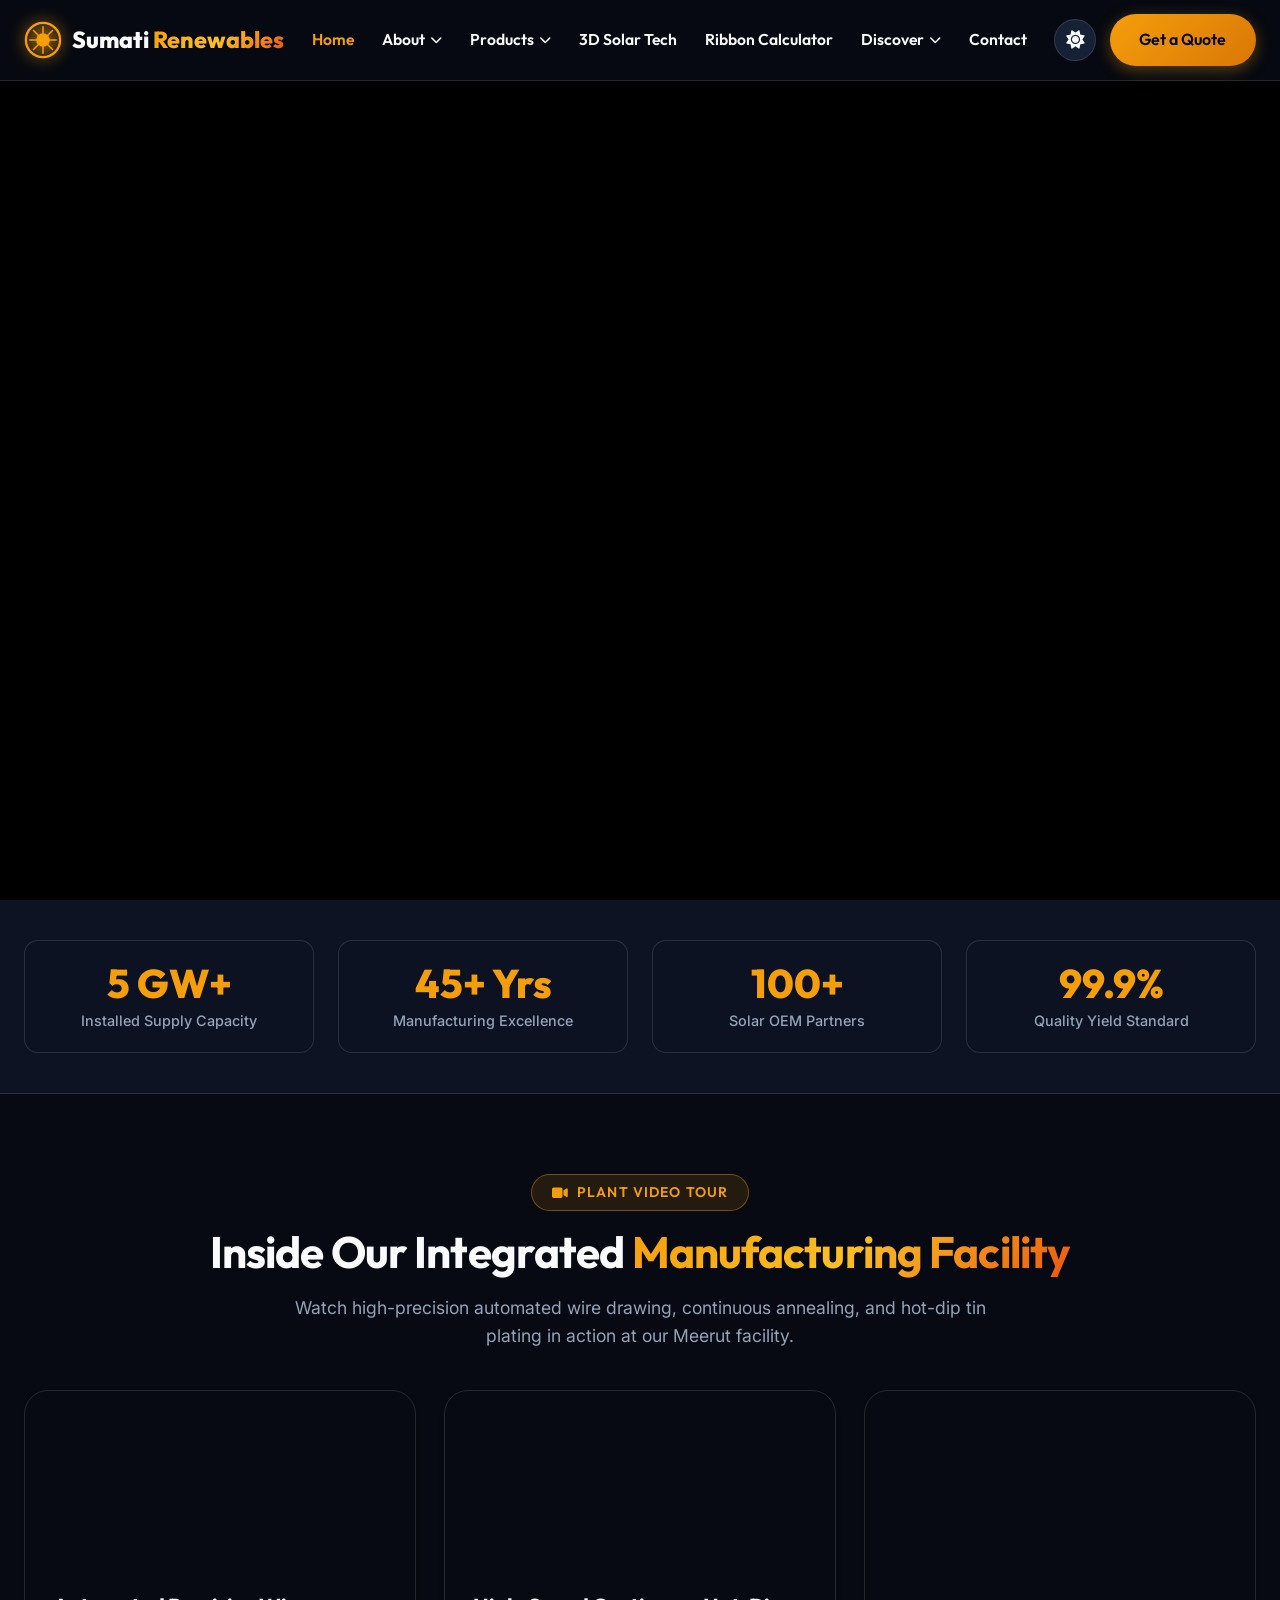
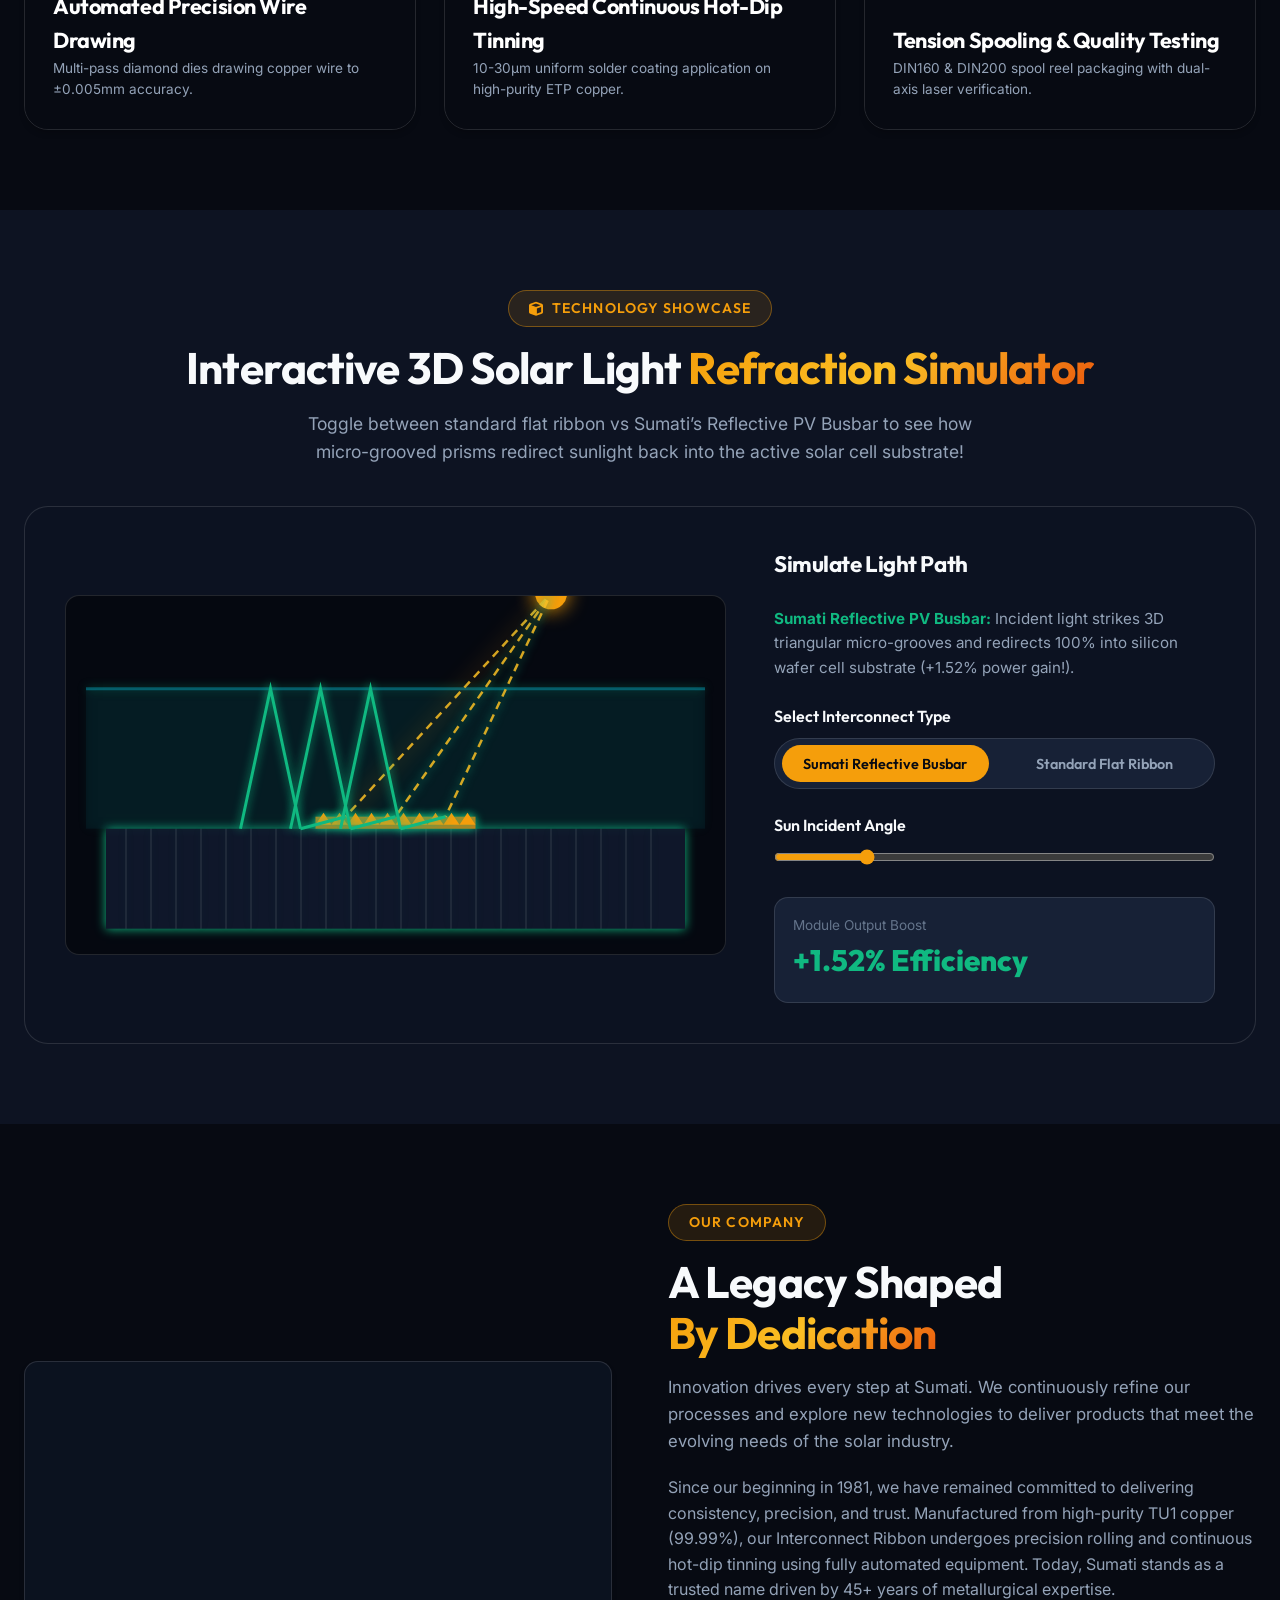
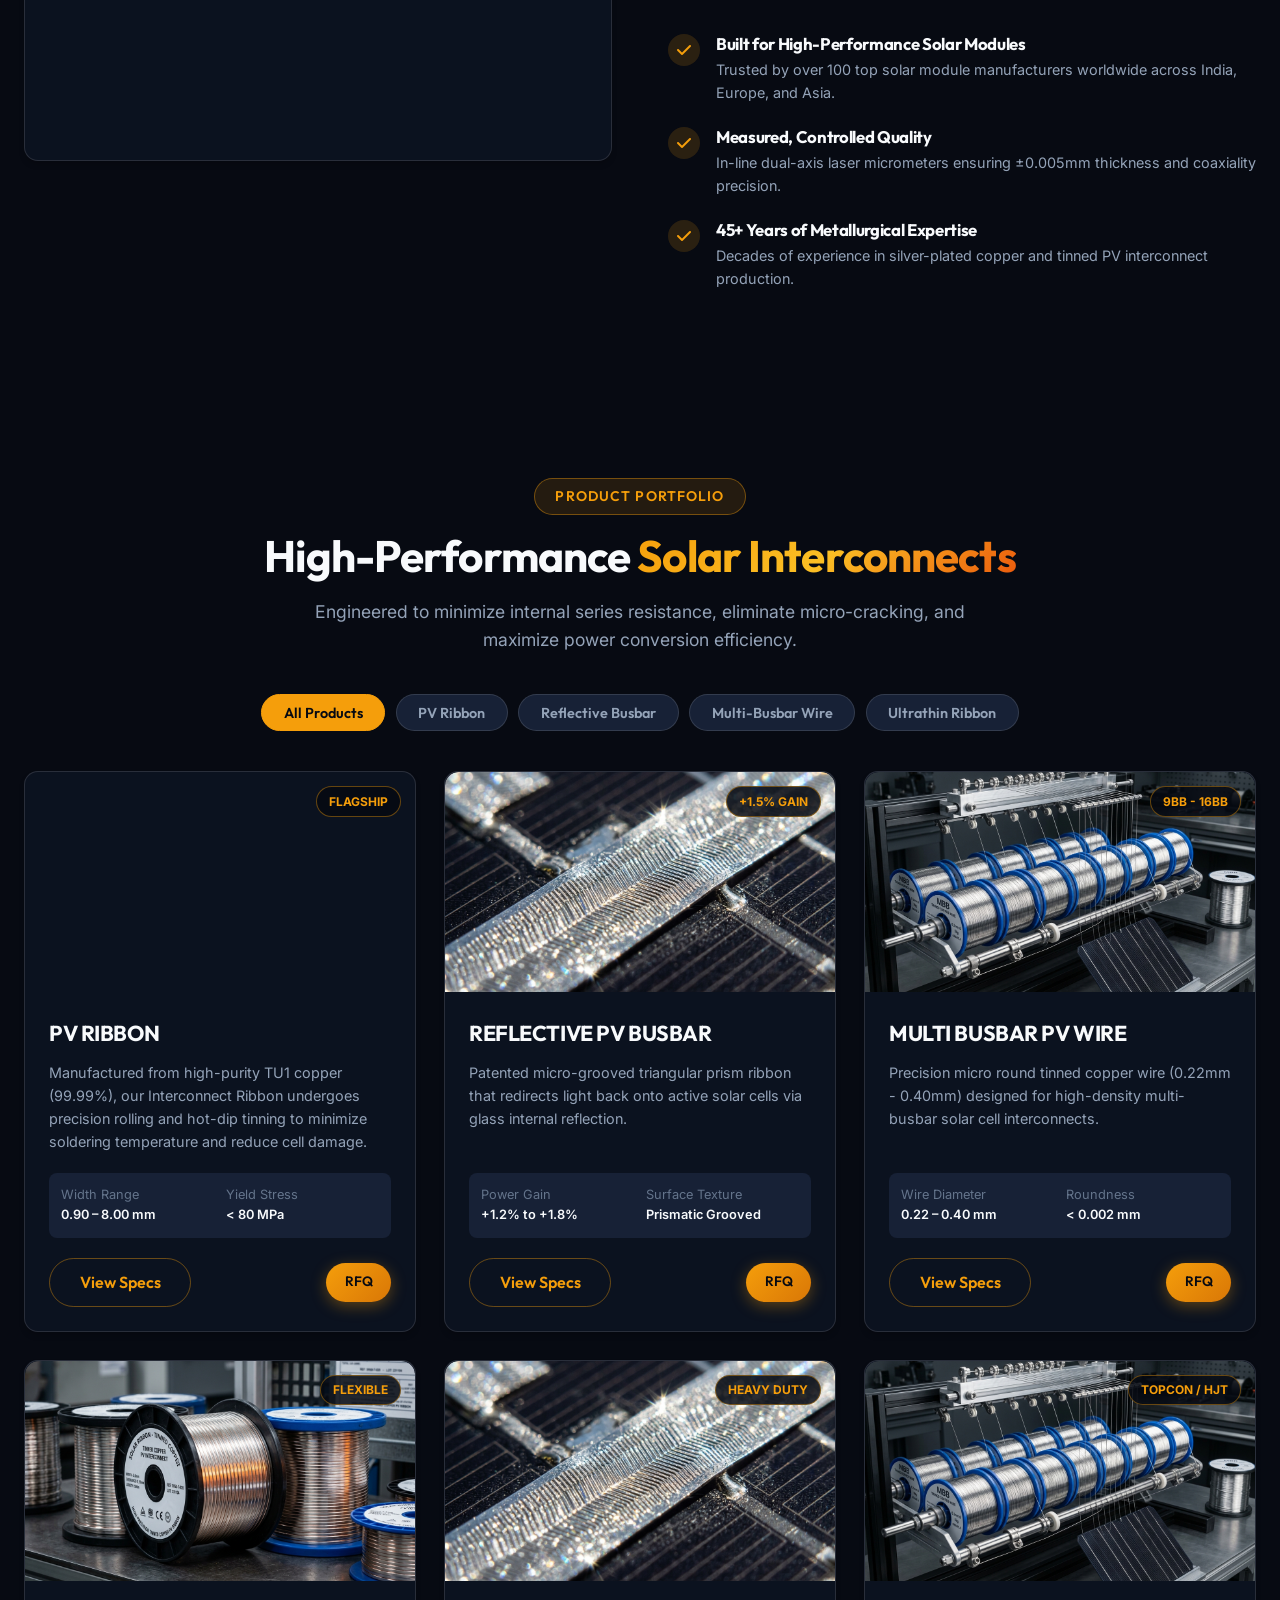
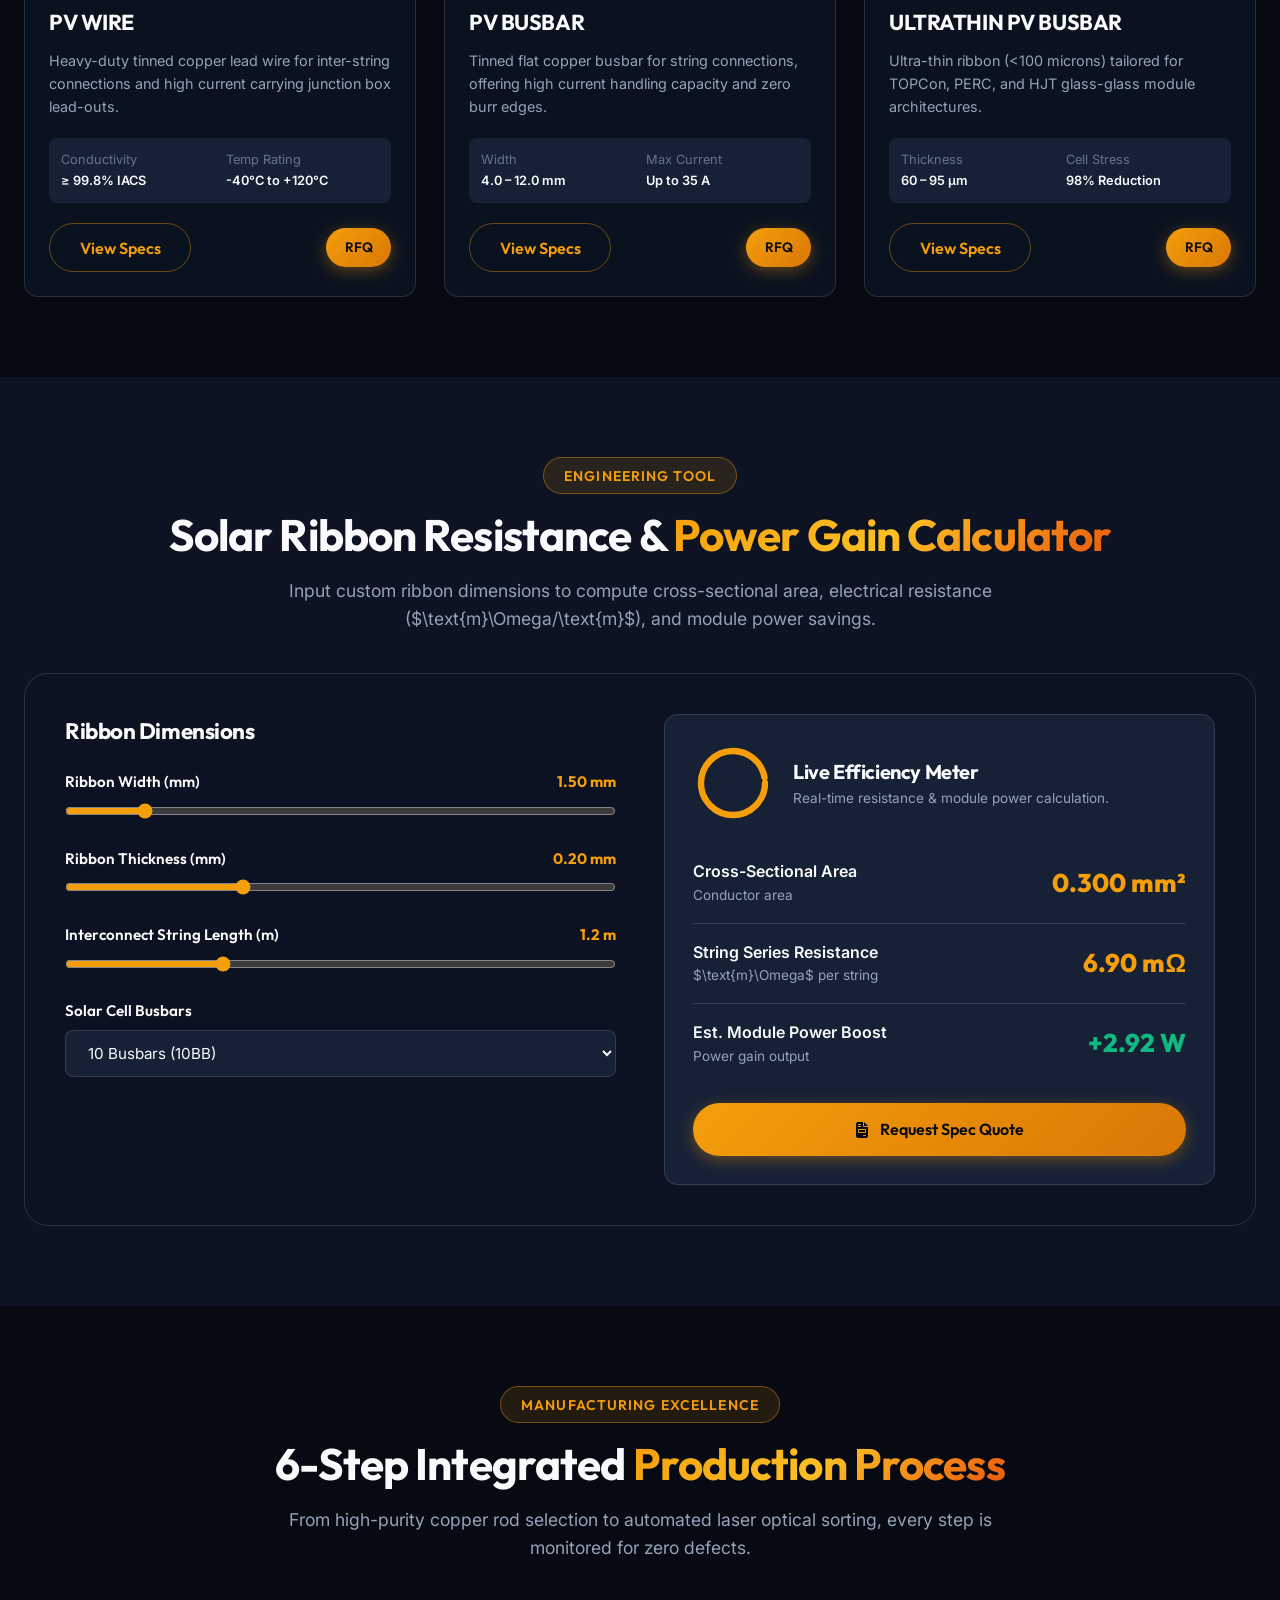
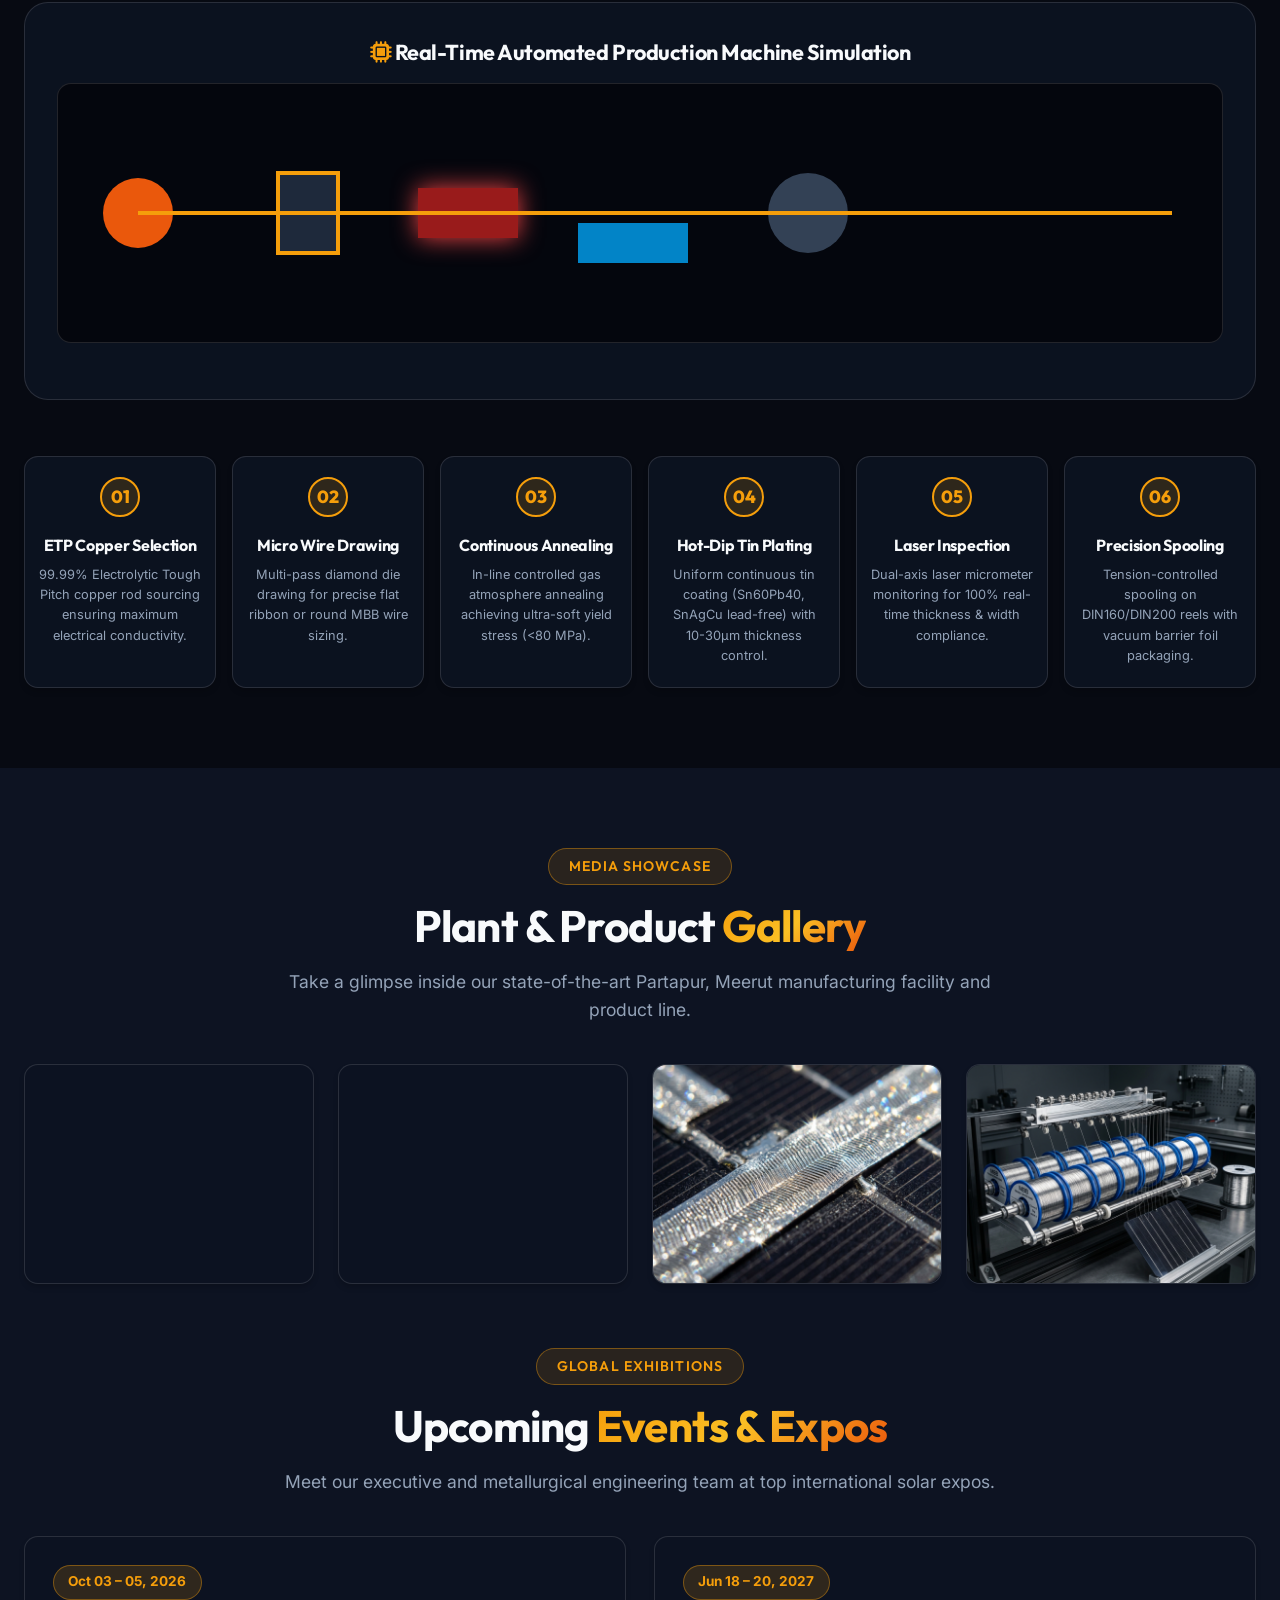
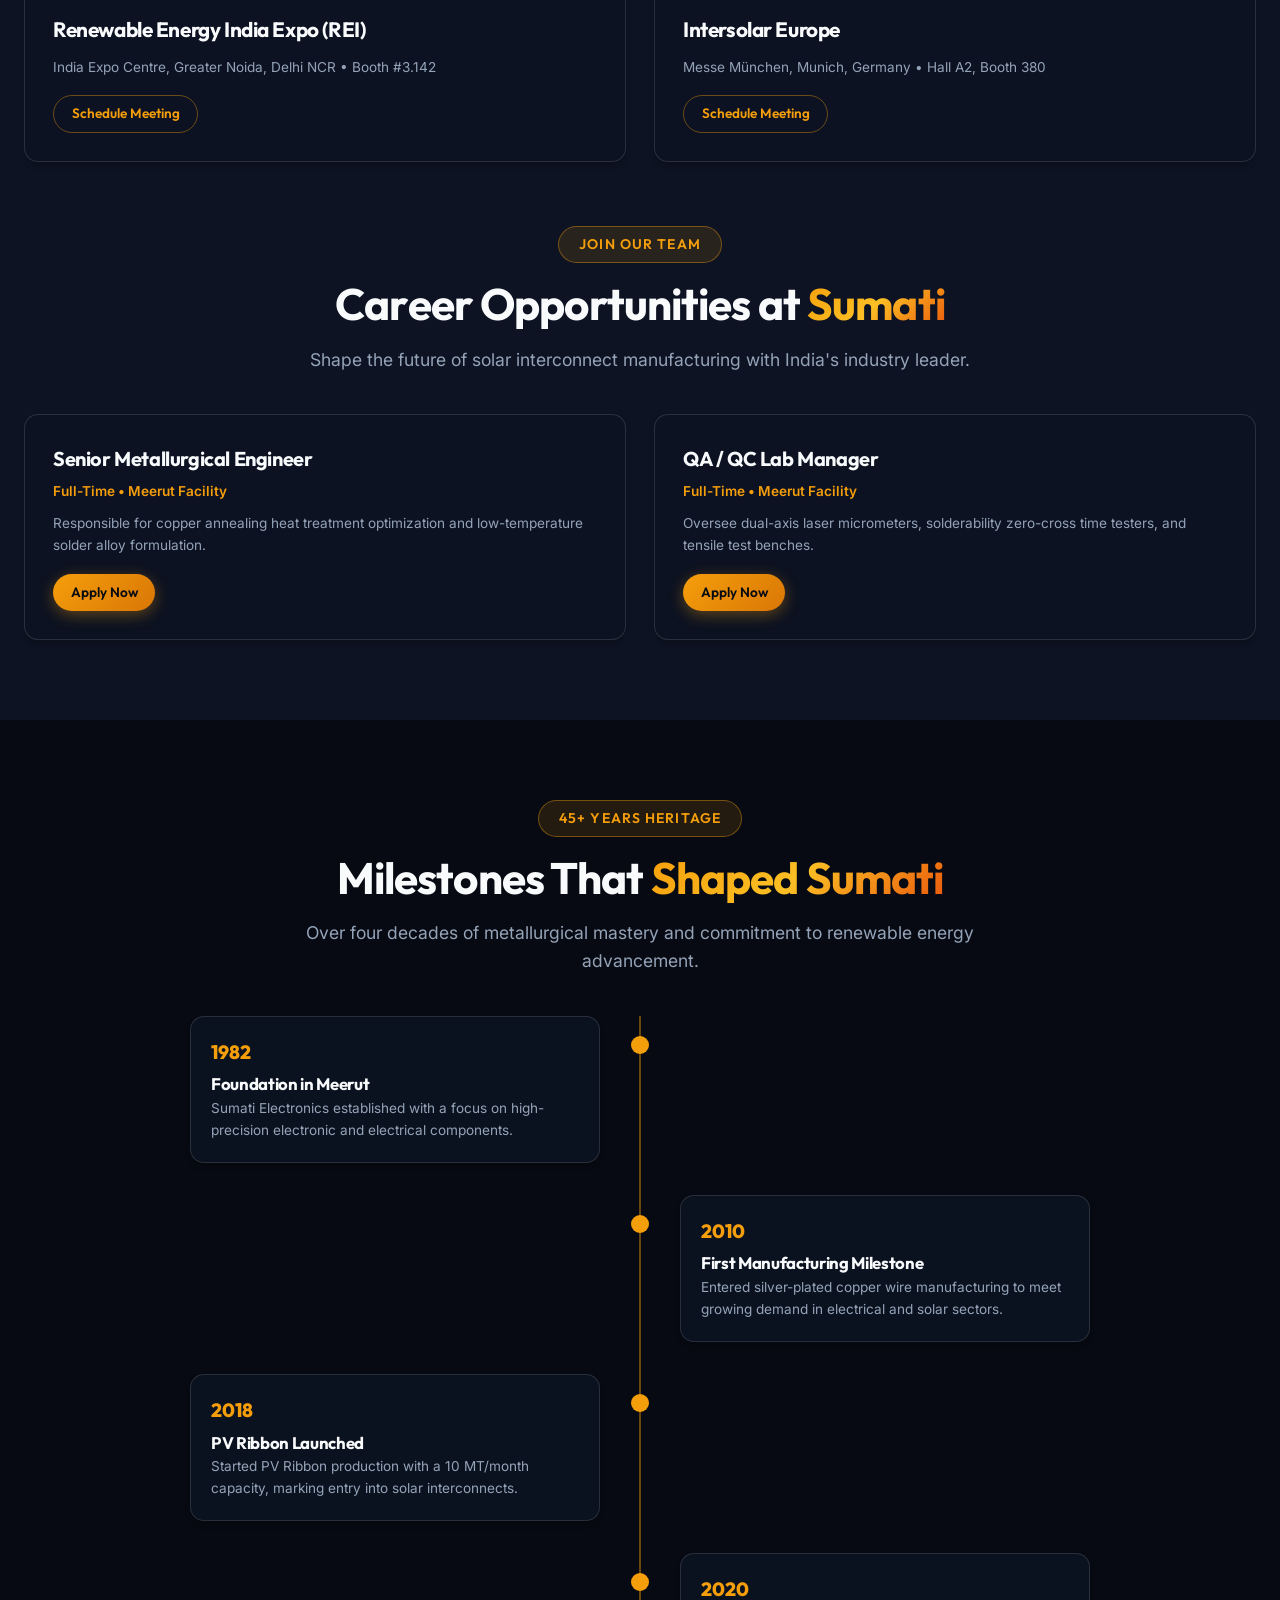
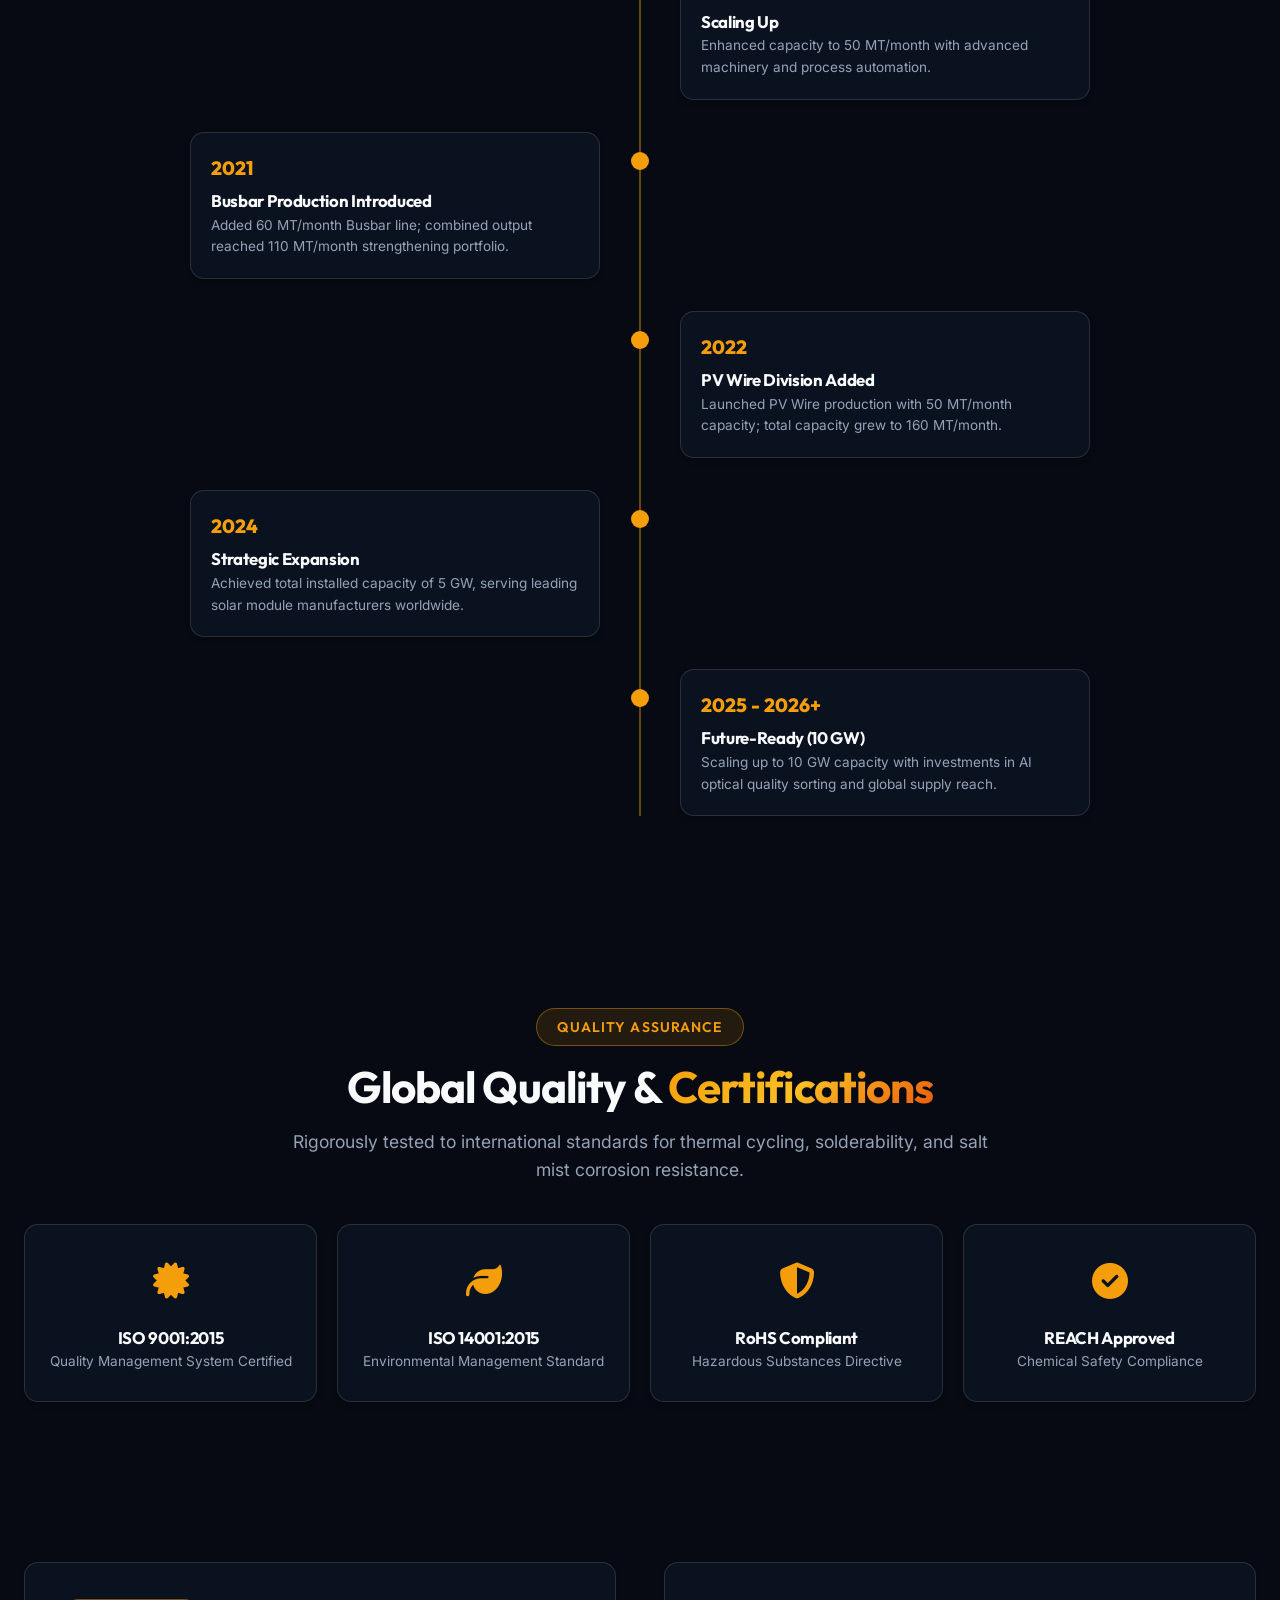
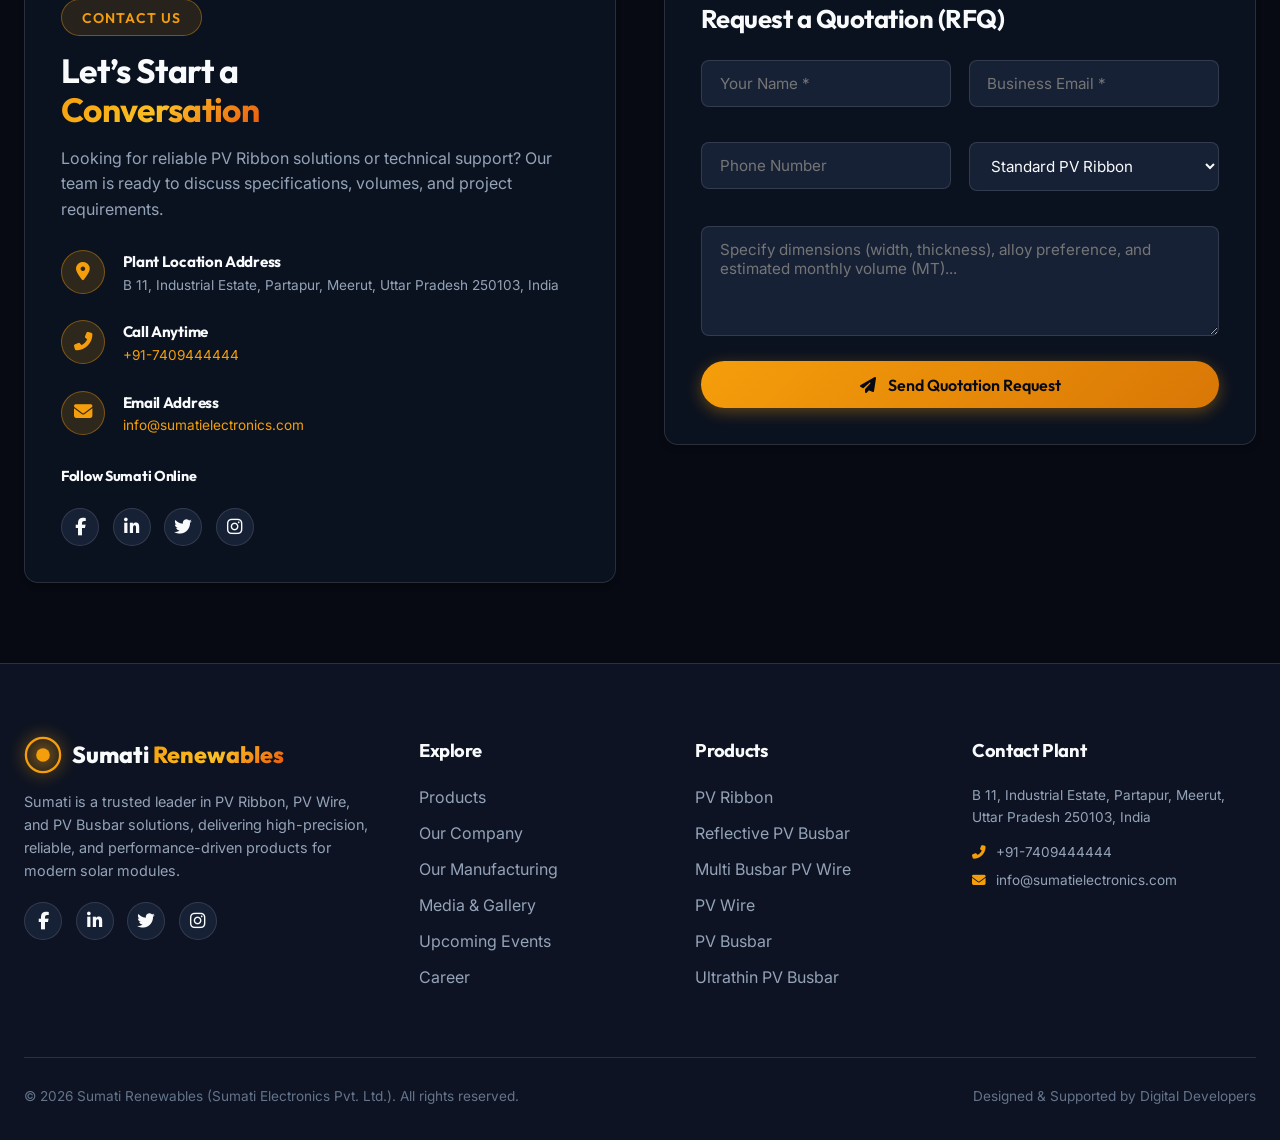
==== index.html @ 706f99d7 "add video in bg and other animations" ====
<!DOCTYPE html>
<html lang="en" data-theme="dark">
<head>
  <meta charset="UTF-8">
  <meta name="viewport" content="width=device-width, initial-scale=1.0">
  <title>Solar Interconnect Manufacturer in India | Sumati Renewables</title>
  
  <!-- SEO Meta Tags -->
  <meta name="description" content="Sumati Renewables (Sumati Electronics) is India's leading manufacturer of high-efficiency PV Ribbon, Reflective PV Busbar, Multi-Busbar Wire, and PV Busbars trusted by 100+ global solar module manufacturers.">
  <meta name="keywords" content="PV Ribbon, Reflective PV Busbar, Multi Busbar Wire, Solar Cell Interconnect, Sumati Electronics, Sumati Renewables, Solar Module Manufacturer, Meerut">
  
  <!-- OpenGraph -->
  <meta property="og:title" content="Sumati Renewables - Powering Solar Modules with Precision Interconnects">
  <meta property="og:description" content="Trusted manufacturer of PV Ribbon, Busbar & MBB Wire for high-efficiency solar modules. Facility in Meerut, UP, India.">
  <meta property="og:type" content="website">
  <meta property="og:url" content="https://pvribbon.in">
  
  <!-- Google Fonts -->
  <link rel="preconnect" href="https://fonts.googleapis.com">
  <link rel="preconnect" href="https://fonts.gstatic.com" crossorigin>
  <link href="https://fonts.googleapis.com/css2?family=Inter:wght@300;400;500;600;700&family=Outfit:wght@400;500;600;700;800;900&display=swap" rel="stylesheet">
  
  <!-- FontAwesome Icons -->
  <link rel="stylesheet" href="https://cdnjs.cloudflare.com/ajax/libs/font-awesome/6.4.0/css/all.min.css">
  
  <!-- Custom Styles -->
  <link rel="stylesheet" href="css/styles.css">
</head>
<body>

  <!-- Header Navigation - High Contrast & Crystal Clear -->
  <header class="header">
    <div class="container nav-wrapper">
      <a href="#home" class="brand-logo">
        <svg viewBox="0 0 100 100" fill="none" xmlns="http://www.w3.org/2000/svg">
          <circle cx="50" cy="50" r="45" stroke="#F59E0B" stroke-width="6"/>
          <path d="M50 15 L50 85 M15 50 L85 50 M25 25 L75 75 M25 75 L75 25" stroke="#F59E0B" stroke-width="4" stroke-linecap="round"/>
          <circle cx="50" cy="50" r="18" fill="#F59E0B"/>
        </svg>
        <span>Sumati <span class="text-gradient">Renewables</span></span>
      </a>

      <nav class="nav-menu" id="nav-menu">
        <div class="nav-item">
          <a href="#home" class="nav-link active">Home</a>
        </div>

        <div class="nav-item">
          <a href="#about" class="nav-link">About <i class="fas fa-chevron-down" style="font-size: 0.75rem;"></i></a>
          <div class="dropdown-menu">
            <a href="#about" class="dropdown-item">Our Company</a>
            <a href="#manufacturing" class="dropdown-item">Our Manufacturing</a>
          </div>
        </div>

        <div class="nav-item">
          <a href="#products" class="nav-link">Products <i class="fas fa-chevron-down" style="font-size: 0.75rem;"></i></a>
          <div class="dropdown-menu">
            <a href="#products" class="dropdown-item">PV Ribbon</a>
            <a href="#products" class="dropdown-item">Reflective PV Busbar</a>
            <a href="#products" class="dropdown-item">Multi-Busbar (MBB) Wire</a>
            <a href="#products" class="dropdown-item">PV Wire</a>
            <a href="#products" class="dropdown-item">PV Busbar</a>
            <a href="#products" class="dropdown-item">Ultrathin PV Busbar</a>
          </div>
        </div>

        <div class="nav-item">
          <a href="#3d-demo" class="nav-link">3D Solar Tech</a>
        </div>

        <div class="nav-item">
          <a href="#calculator" class="nav-link">Ribbon Calculator</a>
        </div>

        <div class="nav-item">
          <a href="#discover" class="nav-link">Discover <i class="fas fa-chevron-down" style="font-size: 0.75rem;"></i></a>
          <div class="dropdown-menu">
            <a href="#gallery" class="dropdown-item">Media & Gallery</a>
            <a href="#events" class="dropdown-item">Upcoming Events</a>
            <a href="#milestones" class="dropdown-item">Milestones</a>
            <a href="#career" class="dropdown-item">Career</a>
          </div>
        </div>

        <div class="nav-item">
          <a href="#contact" class="nav-link">Contact</a>
        </div>
      </nav>

      <div class="header-actions">
        <button class="theme-toggle-btn" id="theme-toggle-btn" aria-label="Toggle Theme">
          <i class="fas fa-sun"></i>
        </button>
        <a href="#contact" class="btn btn-primary">Get a Quote</a>
        <button class="mobile-nav-toggle" id="mobile-nav-toggle" aria-label="Toggle Navigation">
          <i class="fas fa-bars"></i>
        </button>
      </div>
    </div>
  </header>

  <!-- Pristine Full-Bleed Video Banner (100% Video Visibility - No Text Over Video) -->
  <section class="hero-video-section" id="home">
    <video autoplay loop muted playsinline class="hero-video-bg">
      <source src="assets/videos/hero_banner.mp4" type="video/mp4">
    </video>
  </section>

  <!-- Clean Key Metrics Bar below Video Banner -->
  <section class="stats-bar-section">
    <div class="container">
      <div class="metrics-grid">
        <div class="stat-card-clean">
          <div class="stat-number" data-target="5" data-suffix=" GW+">0</div>
          <div class="stat-label">Installed Supply Capacity</div>
        </div>
        <div class="stat-card-clean">
          <div class="stat-number" data-target="45" data-suffix="+ Yrs">0</div>
          <div class="stat-label">Manufacturing Excellence</div>
        </div>
        <div class="stat-card-clean">
          <div class="stat-number" data-target="100" data-suffix="+">0</div>
          <div class="stat-label">Solar OEM Partners</div>
        </div>
        <div class="stat-card-clean">
          <div class="stat-number" data-target="99.9" data-suffix="%">0</div>
          <div class="stat-label">Quality Yield Standard</div>
        </div>
      </div>
    </div>
  </section>

  <!-- Detailed Manufacturing & Production Video Showcase Section -->
  <section class="video-showcase-section section-padding">
    <div class="container">
      <div class="text-center">
        <span class="section-tag"><i class="fas fa-video"></i> Plant Video Tour</span>
        <h2 class="section-title">Inside Our Integrated <span class="text-gradient">Manufacturing Facility</span></h2>
        <p class="section-subtitle">Watch high-precision automated wire drawing, continuous annealing, and hot-dip tin plating in action at our Meerut facility.</p>
      </div>

      <div class="events-grid">
        <!-- Video Card 1 -->
        <div class="video-card-box">
          <video autoplay loop muted playsinline>
            <source src="assets/videos/manufacturing_tour.mp4" type="video/mp4">
          </video>
          <div class="video-card-overlay">
            <h3 style="font-size: 1.35rem; color: #fff;">Automated Precision Wire Drawing</h3>
            <p style="color: var(--text-muted); font-size: 0.85rem;">Multi-pass diamond dies drawing copper wire to ±0.005mm accuracy.</p>
          </div>
        </div>

        <!-- Video Card 2 -->
        <div class="video-card-box">
          <video autoplay loop muted playsinline>
            <source src="assets/videos/pv_ribbon.mp4" type="video/mp4">
          </video>
          <div class="video-card-overlay">
            <h3 style="font-size: 1.35rem; color: #fff;">High-Speed Continuous Hot-Dip Tinning</h3>
            <p style="color: var(--text-muted); font-size: 0.85rem;">10-30µm uniform solder coating application on high-purity ETP copper.</p>
          </div>
        </div>

        <!-- Video Card 3 -->
        <div class="video-card-box">
          <video autoplay loop muted playsinline>
            <source src="assets/videos/banner_showcase.mp4" type="video/mp4">
          </video>
          <div class="video-card-overlay">
            <h3 style="font-size: 1.35rem; color: #fff;">Tension Spooling & Quality Testing</h3>
            <p style="color: var(--text-muted); font-size: 0.85rem;">DIN160 & DIN200 spool reel packaging with dual-axis laser verification.</p>
          </div>
        </div>
      </div>
    </div>
  </section>

  <!-- WOW Feature: Interactive 3D Solar Light Refraction Simulator -->
  <section class="refraction-section section-padding" id="3d-demo">
    <div class="container">
      <div class="text-center">
        <span class="section-tag"><i class="fas fa-cube"></i> Technology Showcase</span>
        <h2 class="section-title">Interactive 3D Solar Light <span class="text-gradient">Refraction Simulator</span></h2>
        <p class="section-subtitle">Toggle between standard flat ribbon vs Sumati’s Reflective PV Busbar to see how micro-grooved prisms redirect sunlight back into the active solar cell substrate!</p>
      </div>

      <div class="refraction-wrapper">
        <div class="refraction-canvas-container">
          <canvas id="refraction-canvas"></canvas>
        </div>

        <div class="refraction-controls">
          <h3 style="font-size: 1.4rem;">Simulate Light Path</h3>
          <p id="refraction-status-text" style="font-size: 0.95rem; color: var(--text-muted);">
            <strong style="color: var(--accent-green);">Sumati Reflective PV Busbar:</strong> Incident light strikes 3D triangular micro-grooves and redirects 100% into silicon wafer cell substrate (+1.52% power gain!).
          </p>

          <div>
            <label style="font-family: 'Outfit', sans-serif; font-weight: 600; margin-bottom: 0.5rem; display: block;">Select Interconnect Type</label>
            <div class="control-switch-group">
              <button class="switch-btn active" id="switch-reflective">Sumati Reflective Busbar</button>
              <button class="switch-btn" id="switch-flat">Standard Flat Ribbon</button>
            </div>
          </div>

          <div>
            <label style="font-family: 'Outfit', sans-serif; font-weight: 600; margin-bottom: 0.5rem; display: block;">Sun Incident Angle</label>
            <input type="range" id="sun-angle-slider" min="15" max="165" value="45" class="calc-range">
          </div>

          <div style="padding: 1.1rem; background: var(--bg-tertiary); border-radius: var(--radius-md); border: 1px solid var(--border-light);">
            <div style="font-size: 0.85rem; color: var(--text-subtle);">Module Output Boost</div>
            <div style="font-family: 'Outfit', sans-serif; font-size: 1.85rem; font-weight: 800; color: var(--accent-green);">+1.52% Efficiency</div>
          </div>
        </div>
      </div>
    </div>
  </section>

  <!-- About Section -->
  <section class="about section-padding" id="about">
    <div class="container">
      <div class="about-grid">
        <div class="about-img-box glass-card" style="height: 400px; overflow: hidden;">
          <video autoplay loop muted playsinline style="width:100%; height:100%; object-fit:cover;">
            <source src="assets/videos/manufacturing_tour.mp4" type="video/mp4">
          </video>
        </div>

        <div>
          <span class="section-tag">Our Company</span>
          <h2 class="section-title">A Legacy Shaped <br><span class="text-gradient">By Dedication</span></h2>
          <p style="color: var(--text-muted); margin-bottom: 1.25rem; font-size: 1.05rem;">
            Innovation drives every step at Sumati. We continuously refine our processes and explore new technologies to deliver products that meet the evolving needs of the solar industry.
          </p>
          <p style="color: var(--text-muted); margin-bottom: 1.75rem;">
            Since our beginning in 1981, we have remained committed to delivering consistency, precision, and trust. Manufactured from high-purity TU1 copper (99.99%), our Interconnect Ribbon undergoes precision rolling and continuous hot-dip tinning using fully automated equipment. Today, Sumati stands as a trusted name driven by 45+ years of metallurgical expertise.
          </p>

          <div class="about-features-list">
            <div class="about-feature-item">
              <div class="about-feature-icon"><i class="fas fa-check"></i></div>
              <div>
                <h4 style="font-size: 1.05rem; font-weight: 700;">Built for High-Performance Solar Modules</h4>
                <p style="font-size: 0.9rem; color: var(--text-muted);">Trusted by over 100 top solar module manufacturers worldwide across India, Europe, and Asia.</p>
              </div>
            </div>
            <div class="about-feature-item">
              <div class="about-feature-icon"><i class="fas fa-check"></i></div>
              <div>
                <h4 style="font-size: 1.05rem; font-weight: 700;">Measured, Controlled Quality</h4>
                <p style="font-size: 0.9rem; color: var(--text-muted);">In-line dual-axis laser micrometers ensuring ±0.005mm thickness and coaxiality precision.</p>
              </div>
            </div>
            <div class="about-feature-item">
              <div class="about-feature-icon"><i class="fas fa-check"></i></div>
              <div>
                <h4 style="font-size: 1.05rem; font-weight: 700;">45+ Years of Metallurgical Expertise</h4>
                <p style="font-size: 0.9rem; color: var(--text-muted);">Decades of experience in silver-plated copper and tinned PV interconnect production.</p>
              </div>
            </div>
          </div>
        </div>
      </div>
    </div>
  </section>

  <!-- Products Showcase -->
  <section class="products section-padding" id="products">
    <div class="container">
      <div class="text-center">
        <span class="section-tag">Product Portfolio</span>
        <h2 class="section-title">High-Performance <span class="text-gradient">Solar Interconnects</span></h2>
        <p class="section-subtitle">Engineered to minimize internal series resistance, eliminate micro-cracking, and maximize power conversion efficiency.</p>
      </div>

      <!-- Filter Buttons -->
      <div class="products-filter-bar">
        <button class="filter-btn active" data-filter="all">All Products</button>
        <button class="filter-btn" data-filter="pv-ribbon">PV Ribbon</button>
        <button class="filter-btn" data-filter="reflective">Reflective Busbar</button>
        <button class="filter-btn" data-filter="mbb">Multi-Busbar Wire</button>
        <button class="filter-btn" data-filter="ultrathin">Ultrathin Ribbon</button>
      </div>

      <!-- Products Grid -->
      <div class="products-grid">
        
        <!-- Product Card 1 -->
        <div class="product-card glass-card" data-category="pv-ribbon">
          <div class="product-thumb">
            <video autoplay loop muted playsinline style="width:100%; height:100%; object-fit:cover;">
              <source src="assets/videos/pv_ribbon.mp4" type="video/mp4">
            </video>
            <span class="product-tag-badge">Flagship</span>
          </div>
          <div class="product-body">
            <h3 class="product-title">PV RIBBON</h3>
            <p class="product-desc">Manufactured from high-purity TU1 copper (99.99%), our Interconnect Ribbon undergoes precision rolling and hot-dip tinning to minimize soldering temperature and reduce cell damage.</p>
            <div class="product-specs-preview">
              <div class="spec-mini-item">
                <span class="spec-mini-label">Width Range</span>
                <span class="spec-mini-val">0.90 – 8.00 mm</span>
              </div>
              <div class="spec-mini-item">
                <span class="spec-mini-label">Yield Stress</span>
                <span class="spec-mini-val">&lt; 80 MPa</span>
              </div>
            </div>
            <div class="product-card-footer">
              <button class="btn btn-outline btn-view-spec" data-product="pv-ribbon">View Specs</button>
              <a href="#contact" class="btn btn-primary" style="padding: 0.55rem 1.15rem; font-size: 0.85rem;">RFQ</a>
            </div>
          </div>
        </div>

        <!-- Product Card 2 -->
        <div class="product-card glass-card" data-category="reflective">
          <div class="product-thumb">
            <img src="assets/images/reflective_busbar_product.jpg" alt="Reflective Light-Redirecting PV Busbar">
            <span class="product-tag-badge">+1.5% Gain</span>
          </div>
          <div class="product-body">
            <h3 class="product-title">REFLECTIVE PV BUSBAR</h3>
            <p class="product-desc">Patented micro-grooved triangular prism ribbon that redirects light back onto active solar cells via glass internal reflection.</p>
            <div class="product-specs-preview">
              <div class="spec-mini-item">
                <span class="spec-mini-label">Power Gain</span>
                <span class="spec-mini-val">+1.2% to +1.8%</span>
              </div>
              <div class="spec-mini-item">
                <span class="spec-mini-label">Surface Texture</span>
                <span class="spec-mini-val">Prismatic Grooved</span>
              </div>
            </div>
            <div class="product-card-footer">
              <button class="btn btn-outline btn-view-spec" data-product="reflective-busbar">View Specs</button>
              <a href="#contact" class="btn btn-primary" style="padding: 0.55rem 1.15rem; font-size: 0.85rem;">RFQ</a>
            </div>
          </div>
        </div>

        <!-- Product Card 3 -->
        <div class="product-card glass-card" data-category="mbb">
          <div class="product-thumb">
            <img src="assets/images/multi_busbar_wire.jpg" alt="Multi-Busbar MBB PV Wire">
            <span class="product-tag-badge">9BB - 16BB</span>
          </div>
          <div class="product-body">
            <h3 class="product-title">MULTI BUSBAR PV WIRE</h3>
            <p class="product-desc">Precision micro round tinned copper wire (0.22mm - 0.40mm) designed for high-density multi-busbar solar cell interconnects.</p>
            <div class="product-specs-preview">
              <div class="spec-mini-item">
                <span class="spec-mini-label">Wire Diameter</span>
                <span class="spec-mini-val">0.22 – 0.40 mm</span>
              </div>
              <div class="spec-mini-item">
                <span class="spec-mini-label">Roundness</span>
                <span class="spec-mini-val">&lt; 0.002 mm</span>
              </div>
            </div>
            <div class="product-card-footer">
              <button class="btn btn-outline btn-view-spec" data-product="multi-busbar">View Specs</button>
              <a href="#contact" class="btn btn-primary" style="padding: 0.55rem 1.15rem; font-size: 0.85rem;">RFQ</a>
            </div>
          </div>
        </div>

        <!-- Product Card 4 -->
        <div class="product-card glass-card" data-category="pv-ribbon">
          <div class="product-thumb">
            <img src="assets/images/pv_ribbon_product.jpg" alt="Tinned Copper PV Wire">
            <span class="product-tag-badge">Flexible</span>
          </div>
          <div class="product-body">
            <h3 class="product-title">PV WIRE</h3>
            <p class="product-desc">Heavy-duty tinned copper lead wire for inter-string connections and high current carrying junction box lead-outs.</p>
            <div class="product-specs-preview">
              <div class="spec-mini-item">
                <span class="spec-mini-label">Conductivity</span>
                <span class="spec-mini-val">≥ 99.8% IACS</span>
              </div>
              <div class="spec-mini-item">
                <span class="spec-mini-label">Temp Rating</span>
                <span class="spec-mini-val">-40°C to +120°C</span>
              </div>
            </div>
            <div class="product-card-footer">
              <button class="btn btn-outline btn-view-spec" data-product="pv-wire">View Specs</button>
              <a href="#contact" class="btn btn-primary" style="padding: 0.55rem 1.15rem; font-size: 0.85rem;">RFQ</a>
            </div>
          </div>
        </div>

        <!-- Product Card 5 -->
        <div class="product-card glass-card" data-category="reflective">
          <div class="product-thumb">
            <img src="assets/images/reflective_busbar_product.jpg" alt="Precision PV Busbar">
            <span class="product-tag-badge">Heavy Duty</span>
          </div>
          <div class="product-body">
            <h3 class="product-title">PV BUSBAR</h3>
            <p class="product-desc">Tinned flat copper busbar for string connections, offering high current handling capacity and zero burr edges.</p>
            <div class="product-specs-preview">
              <div class="spec-mini-item">
                <span class="spec-mini-label">Width</span>
                <span class="spec-mini-val">4.0 – 12.0 mm</span>
              </div>
              <div class="spec-mini-item">
                <span class="spec-mini-label">Max Current</span>
                <span class="spec-mini-val">Up to 35 A</span>
              </div>
            </div>
            <div class="product-card-footer">
              <button class="btn btn-outline btn-view-spec" data-product="pv-busbar">View Specs</button>
              <a href="#contact" class="btn btn-primary" style="padding: 0.55rem 1.15rem; font-size: 0.85rem;">RFQ</a>
            </div>
          </div>
        </div>

        <!-- Product Card 6 -->
        <div class="product-card glass-card" data-category="ultrathin">
          <div class="product-thumb">
            <img src="assets/images/multi_busbar_wire.jpg" alt="Ultrathin PV Busbar">
            <span class="product-tag-badge">TOPCon / HJT</span>
          </div>
          <div class="product-body">
            <h3 class="product-title">ULTRATHIN PV BUSBAR</h3>
            <p class="product-desc">Ultra-thin ribbon (&lt;100 microns) tailored for TOPCon, PERC, and HJT glass-glass module architectures.</p>
            <div class="product-specs-preview">
              <div class="spec-mini-item">
                <span class="spec-mini-label">Thickness</span>
                <span class="spec-mini-val">60 – 95 µm</span>
              </div>
              <div class="spec-mini-item">
                <span class="spec-mini-label">Cell Stress</span>
                <span class="spec-mini-val">98% Reduction</span>
              </div>
            </div>
            <div class="product-card-footer">
              <button class="btn btn-outline btn-view-spec" data-product="ultrathin-busbar">View Specs</button>
              <a href="#contact" class="btn btn-primary" style="padding: 0.55rem 1.15rem; font-size: 0.85rem;">RFQ</a>
            </div>
          </div>
        </div>

      </div>
    </div>
  </section>

  <!-- Interactive Ribbon Calculator Section -->
  <section class="calculator-section section-padding" id="calculator">
    <div class="container">
      <div class="text-center">
        <span class="section-tag">Engineering Tool</span>
        <h2 class="section-title">Solar Ribbon Resistance & <span class="text-gradient">Power Gain Calculator</span></h2>
        <p class="section-subtitle">Input custom ribbon dimensions to compute cross-sectional area, electrical resistance ($\text{m}\Omega/\text{m}$), and module power savings.</p>
      </div>

      <div class="calc-card-wrapper">
        <!-- Calculator Inputs -->
        <div>
          <h3 style="font-size: 1.4rem; margin-bottom: 1.25rem;">Ribbon Dimensions</h3>

          <div class="calc-form-group">
            <div class="calc-label">
              <span>Ribbon Width (mm)</span>
              <span id="val-width" style="color: var(--accent-gold); font-weight: 700;">1.50 mm</span>
            </div>
            <input type="range" id="calc-width" min="0.80" max="6.00" step="0.05" value="1.50" class="calc-range">
          </div>

          <div class="calc-form-group">
            <div class="calc-label">
              <span>Ribbon Thickness (mm)</span>
              <span id="val-thick" style="color: var(--accent-gold); font-weight: 700;">0.20 mm</span>
            </div>
            <input type="range" id="calc-thickness" min="0.06" max="0.50" step="0.01" value="0.20" class="calc-range">
          </div>

          <div class="calc-form-group">
            <div class="calc-label">
              <span>Interconnect String Length (m)</span>
              <span id="val-length" style="color: var(--accent-gold); font-weight: 700;">1.2 m</span>
            </div>
            <input type="range" id="calc-length" min="0.5" max="3.0" step="0.1" value="1.2" class="calc-range">
          </div>

          <div class="calc-form-group">
            <label class="calc-label">Solar Cell Busbars</label>
            <select id="calc-busbars" class="calc-select">
              <option value="9">9 Busbars (9BB)</option>
              <option value="10" selected>10 Busbars (10BB)</option>
              <option value="12">12 Busbars (12BB)</option>
              <option value="16">16 Busbars (SMBB)</option>
            </select>
          </div>
        </div>

        <!-- Calculator Results -->
        <div class="calc-results-card">
          <div class="meter-wrapper">
            <svg class="svg-meter" viewBox="0 0 100 100">
              <circle class="meter-bg-circle" cx="50" cy="50" r="40"></circle>
              <circle class="meter-val-circle" id="meter-circle" cx="50" cy="50" r="40"></circle>
            </svg>
            <div>
              <h3 style="font-size: 1.25rem;">Live Efficiency Meter</h3>
              <p style="font-size: 0.85rem; color: var(--text-muted);">Real-time resistance & module power calculation.</p>
            </div>
          </div>

          <div>
            <div class="result-row">
              <div>
                <div style="font-weight: 600;">Cross-Sectional Area</div>
                <div style="font-size: 0.85rem; color: var(--text-muted);">Conductor area</div>
              </div>
              <div class="result-val" id="res-area">0.300 mm²</div>
            </div>

            <div class="result-row">
              <div>
                <div style="font-weight: 600;">String Series Resistance</div>
                <div style="font-size: 0.85rem; color: var(--text-muted);">$\text{m}\Omega$ per string</div>
              </div>
              <div class="result-val" id="res-resistance">6.89 mΩ</div>
            </div>

            <div class="result-row">
              <div>
                <div style="font-weight: 600;">Est. Module Power Boost</div>
                <div style="font-size: 0.85rem; color: var(--text-muted);">Power gain output</div>
              </div>
              <div class="result-val" id="res-power-saved" style="color: var(--accent-green);">+1.45 W</div>
            </div>
          </div>

          <div style="margin-top: 1.25rem; text-align: center;">
            <a href="#contact" class="btn btn-primary" style="width: 100%;">
              <i class="fas fa-file-invoice"></i> Request Spec Quote
            </a>
          </div>
        </div>
      </div>
    </div>
  </section>

  <!-- Manufacturing Process -->
  <section class="manufacturing section-padding" id="manufacturing">
    <div class="container">
      <div class="text-center">
        <span class="section-tag">Manufacturing Excellence</span>
        <h2 class="section-title">6-Step Integrated <span class="text-gradient">Production Process</span></h2>
        <p class="section-subtitle">From high-purity copper rod selection to automated laser optical sorting, every step is monitored for zero defects.</p>
      </div>

      <!-- WOW Feature: Manufacturing Machine Simulator -->
      <div class="mfg-simulator-card">
        <h3 style="font-size: 1.35rem; margin-bottom: 0.85rem; text-align: center;">
          <i class="fas fa-microchip" style="color: var(--accent-gold);"></i> Real-Time Automated Production Machine Simulation
        </h3>
        <div class="mfg-canvas-box">
          <canvas id="mfg-sim-canvas"></canvas>
        </div>
      </div>

      <div class="process-timeline">
        <div class="process-card glass-card">
          <div class="process-step-num">01</div>
          <h4 class="process-title">ETP Copper Selection</h4>
          <p class="process-desc">99.99% Electrolytic Tough Pitch copper rod sourcing ensuring maximum electrical conductivity.</p>
        </div>

        <div class="process-card glass-card">
          <div class="process-step-num">02</div>
          <h4 class="process-title">Micro Wire Drawing</h4>
          <p class="process-desc">Multi-pass diamond die drawing for precise flat ribbon or round MBB wire sizing.</p>
        </div>

        <div class="process-card glass-card">
          <div class="process-step-num">03</div>
          <h4 class="process-title">Continuous Annealing</h4>
          <p class="process-desc">In-line controlled gas atmosphere annealing achieving ultra-soft yield stress (&lt;80 MPa).</p>
        </div>

        <div class="process-card glass-card">
          <div class="process-step-num">04</div>
          <h4 class="process-title">Hot-Dip Tin Plating</h4>
          <p class="process-desc">Uniform continuous tin coating (Sn60Pb40, SnAgCu lead-free) with 10-30µm thickness control.</p>
        </div>

        <div class="process-card glass-card">
          <div class="process-step-num">05</div>
          <h4 class="process-title">Laser Inspection</h4>
          <p class="process-desc">Dual-axis laser micrometer monitoring for 100% real-time thickness & width compliance.</p>
        </div>

        <div class="process-card glass-card">
          <div class="process-step-num">06</div>
          <h4 class="process-title">Precision Spooling</h4>
          <p class="process-desc">Tension-controlled spooling on DIN160/DIN200 reels with vacuum barrier foil packaging.</p>
        </div>
      </div>
    </div>
  </section>

  <!-- Discover Section: Media Gallery, Upcoming Events & Career -->
  <section class="section-padding" id="discover" style="background: var(--bg-secondary);">
    <div class="container">
      
      <!-- Media Gallery -->
      <div id="gallery" style="margin-bottom: 4rem;">
        <div class="text-center">
          <span class="section-tag">Media Showcase</span>
          <h2 class="section-title">Plant & Product <span class="text-gradient">Gallery</span></h2>
          <p class="section-subtitle">Take a glimpse inside our state-of-the-art Partapur, Meerut manufacturing facility and product line.</p>
        </div>

        <div class="gallery-grid">
          <div class="gallery-card glass-card">
            <video autoplay loop muted playsinline>
              <source src="assets/videos/manufacturing_tour.mp4" type="video/mp4">
            </video>
            <div class="gallery-overlay">
              <h4 style="color: #fff; font-size: 1.05rem;">Integrated Plant Facility</h4>
              <p style="color: var(--text-muted); font-size: 0.85rem;">Partapur Industrial Estate, Meerut</p>
            </div>
          </div>

          <div class="gallery-card glass-card">
            <video autoplay loop muted playsinline>
              <source src="assets/videos/pv_ribbon.mp4" type="video/mp4">
            </video>
            <div class="gallery-overlay">
              <h4 style="color: #fff; font-size: 1.05rem;">Precision Spool Reel Array</h4>
              <p style="color: var(--text-muted); font-size: 0.85rem;">DIN160 & DIN200 Reel Packaging</p>
            </div>
          </div>

          <div class="gallery-card glass-card">
            <img src="assets/images/reflective_busbar_product.jpg" alt="Reflective PV Busbar Texture">
            <div class="gallery-overlay">
              <h4 style="color: #fff; font-size: 1.05rem;">Micro-Grooved Texture</h4>
              <p style="color: var(--text-muted); font-size: 0.85rem;">Prismatic Light Refraction Surface</p>
            </div>
          </div>

          <div class="gallery-card glass-card">
            <img src="assets/images/multi_busbar_wire.jpg" alt="Multi-Busbar MBB Wire">
            <div class="gallery-overlay">
              <h4 style="color: #fff; font-size: 1.05rem;">Multi-Busbar Micro Wire</h4>
              <p style="color: var(--text-muted); font-size: 0.85rem;">0.22mm - 0.40mm Ultra-Fine Wire</p>
            </div>
          </div>
        </div>
      </div>

      <!-- Upcoming Events -->
      <div id="events" style="margin-bottom: 4rem;">
        <div class="text-center">
          <span class="section-tag">Global Exhibitions</span>
          <h2 class="section-title">Upcoming <span class="text-gradient">Events & Expos</span></h2>
          <p class="section-subtitle">Meet our executive and metallurgical engineering team at top international solar expos.</p>
        </div>

        <div class="events-grid">
          <div class="event-card glass-card">
            <span class="event-date">Oct 03 – 05, 2026</span>
            <h3 style="font-size: 1.3rem; margin-bottom: 0.65rem;">Renewable Energy India Expo (REI)</h3>
            <p style="color: var(--text-muted); font-size: 0.85rem; margin-bottom: 1rem;">India Expo Centre, Greater Noida, Delhi NCR • Booth #3.142</p>
            <a href="#contact" class="btn btn-outline" style="padding: 0.45rem 1.1rem; font-size: 0.85rem;">Schedule Meeting</a>
          </div>

          <div class="event-card glass-card">
            <span class="event-date">Jun 18 – 20, 2027</span>
            <h3 style="font-size: 1.3rem; margin-bottom: 0.65rem;">Intersolar Europe</h3>
            <p style="color: var(--text-muted); font-size: 0.85rem; margin-bottom: 1rem;">Messe München, Munich, Germany • Hall A2, Booth 380</p>
            <a href="#contact" class="btn btn-outline" style="padding: 0.45rem 1.1rem; font-size: 0.85rem;">Schedule Meeting</a>
          </div>
        </div>
      </div>

      <!-- Career Opportunities -->
      <div id="career">
        <div class="text-center">
          <span class="section-tag">Join Our Team</span>
          <h2 class="section-title">Career Opportunities at <span class="text-gradient">Sumati</span></h2>
          <p class="section-subtitle">Shape the future of solar interconnect manufacturing with India's industry leader.</p>
        </div>

        <div class="events-grid">
          <div class="event-card glass-card">
            <h3 style="font-size: 1.25rem; margin-bottom: 0.4rem;">Senior Metallurgical Engineer</h3>
            <p style="color: var(--accent-gold); font-weight: 600; font-size: 0.85rem; margin-bottom: 0.65rem;">Full-Time • Meerut Facility</p>
            <p style="color: var(--text-muted); font-size: 0.85rem; margin-bottom: 1.1rem;">Responsible for copper annealing heat treatment optimization and low-temperature solder alloy formulation.</p>
            <a href="#contact" class="btn btn-primary" style="padding: 0.45rem 1.1rem; font-size: 0.85rem;">Apply Now</a>
          </div>

          <div class="event-card glass-card">
            <h3 style="font-size: 1.25rem; margin-bottom: 0.4rem;">QA / QC Lab Manager</h3>
            <p style="color: var(--accent-gold); font-weight: 600; font-size: 0.85rem; margin-bottom: 0.65rem;">Full-Time • Meerut Facility</p>
            <p style="color: var(--text-muted); font-size: 0.85rem; margin-bottom: 1.1rem;">Oversee dual-axis laser micrometers, solderability zero-cross time testers, and tensile test benches.</p>
            <a href="#contact" class="btn btn-primary" style="padding: 0.45rem 1.1rem; font-size: 0.85rem;">Apply Now</a>
          </div>
        </div>
      </div>

    </div>
  </section>

  <!-- Company History & Milestones -->
  <section class="milestones section-padding" id="milestones">
    <div class="container">
      <div class="text-center">
        <span class="section-tag">45+ Years Heritage</span>
        <h2 class="section-title">Milestones That <span class="text-gradient">Shaped Sumati</span></h2>
        <p class="section-subtitle">Over four decades of metallurgical mastery and commitment to renewable energy advancement.</p>
      </div>

      <div class="timeline-container">
        <div class="timeline-item">
          <div class="timeline-dot"></div>
          <div class="timeline-card glass-card">
            <div class="timeline-year">1982</div>
            <h4 style="font-size: 1.05rem;">Foundation in Meerut</h4>
            <p style="font-size: 0.85rem; color: var(--text-muted);">Sumati Electronics established with a focus on high-precision electronic and electrical components.</p>
          </div>
        </div>

        <div class="timeline-item">
          <div class="timeline-dot"></div>
          <div class="timeline-card glass-card">
            <div class="timeline-year">2010</div>
            <h4 style="font-size: 1.05rem;">First Manufacturing Milestone</h4>
            <p style="font-size: 0.85rem; color: var(--text-muted);">Entered silver-plated copper wire manufacturing to meet growing demand in electrical and solar sectors.</p>
          </div>
        </div>

        <div class="timeline-item">
          <div class="timeline-dot"></div>
          <div class="timeline-card glass-card">
            <div class="timeline-year">2018</div>
            <h4 style="font-size: 1.05rem;">PV Ribbon Launched</h4>
            <p style="font-size: 0.85rem; color: var(--text-muted);">Started PV Ribbon production with a 10 MT/month capacity, marking entry into solar interconnects.</p>
          </div>
        </div>

        <div class="timeline-item">
          <div class="timeline-dot"></div>
          <div class="timeline-card glass-card">
            <div class="timeline-year">2020</div>
            <h4 style="font-size: 1.05rem;">Scaling Up</h4>
            <p style="font-size: 0.85rem; color: var(--text-muted);">Enhanced capacity to 50 MT/month with advanced machinery and process automation.</p>
          </div>
        </div>

        <div class="timeline-item">
          <div class="timeline-dot"></div>
          <div class="timeline-card glass-card">
            <div class="timeline-year">2021</div>
            <h4 style="font-size: 1.05rem;">Busbar Production Introduced</h4>
            <p style="font-size: 0.85rem; color: var(--text-muted);">Added 60 MT/month Busbar line; combined output reached 110 MT/month strengthening portfolio.</p>
          </div>
        </div>

        <div class="timeline-item">
          <div class="timeline-dot"></div>
          <div class="timeline-card glass-card">
            <div class="timeline-year">2022</div>
            <h4 style="font-size: 1.05rem;">PV Wire Division Added</h4>
            <p style="font-size: 0.85rem; color: var(--text-muted);">Launched PV Wire production with 50 MT/month capacity; total capacity grew to 160 MT/month.</p>
          </div>
        </div>

        <div class="timeline-item">
          <div class="timeline-dot"></div>
          <div class="timeline-card glass-card">
            <div class="timeline-year">2024</div>
            <h4 style="font-size: 1.05rem;">Strategic Expansion</h4>
            <p style="font-size: 0.85rem; color: var(--text-muted);">Achieved total installed capacity of 5 GW, serving leading solar module manufacturers worldwide.</p>
          </div>
        </div>

        <div class="timeline-item">
          <div class="timeline-dot"></div>
          <div class="timeline-card glass-card">
            <div class="timeline-year">2025 - 2026+</div>
            <h4 style="font-size: 1.05rem;">Future-Ready (10 GW)</h4>
            <p style="font-size: 0.85rem; color: var(--text-muted);">Scaling up to 10 GW capacity with investments in AI optical quality sorting and global supply reach.</p>
          </div>
        </div>
      </div>
    </div>
  </section>

  <!-- Quality Certifications -->
  <section class="certifications section-padding" id="certifications">
    <div class="container">
      <div class="text-center">
        <span class="section-tag">Quality Assurance</span>
        <h2 class="section-title">Global Quality & <span class="text-gradient">Certifications</span></h2>
        <p class="section-subtitle">Rigorously tested to international standards for thermal cycling, solderability, and salt mist corrosion resistance.</p>
      </div>

      <div class="cert-grid">
        <div class="cert-card glass-card">
          <div class="cert-icon"><i class="fas fa-certificate"></i></div>
          <h4 style="font-size: 1.05rem;">ISO 9001:2015</h4>
          <p style="font-size: 0.85rem; color: var(--text-muted);">Quality Management System Certified</p>
        </div>

        <div class="cert-card glass-card">
          <div class="cert-icon"><i class="fas fa-leaf"></i></div>
          <h4 style="font-size: 1.05rem;">ISO 14001:2015</h4>
          <p style="font-size: 0.85rem; color: var(--text-muted);">Environmental Management Standard</p>
        </div>

        <div class="cert-card glass-card">
          <div class="cert-icon"><i class="fas fa-shield-alt"></i></div>
          <h4 style="font-size: 1.05rem;">RoHS Compliant</h4>
          <p style="font-size: 0.85rem; color: var(--text-muted);">Hazardous Substances Directive</p>
        </div>

        <div class="cert-card glass-card">
          <div class="cert-icon"><i class="fas fa-check-circle"></i></div>
          <h4 style="font-size: 1.05rem;">REACH Approved</h4>
          <p style="font-size: 0.85rem; color: var(--text-muted);">Chemical Safety Compliance</p>
        </div>
      </div>
    </div>
  </section>

  <!-- Contact & RFQ Section -->
  <section class="contact section-padding" id="contact">
    <div class="container">
      <div class="contact-grid">
        <!-- Contact Details -->
        <div class="contact-info-card glass-card">
          <span class="section-tag">Contact Us</span>
          <h2 class="section-title" style="font-size: 2.1rem;">Let’s Start a <br><span class="text-gradient">Conversation</span></h2>
          <p style="color: var(--text-muted); margin-bottom: 1.75rem;">
            Looking for reliable PV Ribbon solutions or technical support? Our team is ready to discuss specifications, volumes, and project requirements.
          </p>

          <div class="contact-detail-item">
            <div class="contact-icon"><i class="fas fa-map-marker-alt"></i></div>
            <div>
              <h4 style="font-size: 0.95rem; font-weight: 700;">Plant Location Address</h4>
              <p style="font-size: 0.85rem; color: var(--text-muted);">B 11, Industrial Estate, Partapur, Meerut, Uttar Pradesh 250103, India</p>
            </div>
          </div>

          <div class="contact-detail-item">
            <div class="contact-icon"><i class="fas fa-phone-alt"></i></div>
            <div>
              <h4 style="font-size: 0.95rem; font-weight: 700;">Call Anytime</h4>
              <p style="font-size: 0.85rem; color: var(--text-muted);"><a href="tel:+917409444444" style="color: var(--accent-gold);">+91-7409444444</a></p>
            </div>
          </div>

          <div class="contact-detail-item">
            <div class="contact-icon"><i class="fas fa-envelope"></i></div>
            <div>
              <h4 style="font-size: 0.95rem; font-weight: 700;">Email Address</h4>
              <p style="font-size: 0.85rem; color: var(--text-muted);"><a href="mailto:info@sumatielectronics.com" style="color: var(--accent-gold);">info@sumatielectronics.com</a></p>
            </div>
          </div>

          <div style="margin-top: 1.75rem;">
            <h4 style="font-size: 0.9rem; font-weight: 700; margin-bottom: 0.65rem;">Follow Sumati Online</h4>
            <div class="social-icon-bar">
              <a href="https://www.facebook.com/profile.php?id=61550573093860" target="_blank" rel="noopener" class="social-icon-link" aria-label="Facebook"><i class="fab fa-facebook-f"></i></a>
              <a href="https://www.linkedin.com/company/sumati-electronics-pvt-ltd/" target="_blank" rel="noopener" class="social-icon-link" aria-label="LinkedIn"><i class="fab fa-linkedin-in"></i></a>
              <a href="https://x.com/SumatiElec" target="_blank" rel="noopener" class="social-icon-link" aria-label="Twitter"><i class="fab fa-twitter"></i></a>
              <a href="https://www.instagram.com/sumati_electronics/" target="_blank" rel="noopener" class="social-icon-link" aria-label="Instagram"><i class="fab fa-instagram"></i></a>
            </div>
          </div>
        </div>

        <!-- RFQ Form -->
        <div class="rfq-form-card glass-card">
          <h3 style="font-size: 1.6rem; margin-bottom: 1.25rem;">Request a Quotation (RFQ)</h3>
          
          <form id="rfq-form">
            <div class="form-row">
              <div class="form-group">
                <input type="text" id="rfq-name" required placeholder="Your Name *" class="form-control">
              </div>
              <div class="form-group">
                <input type="email" id="rfq-email" required placeholder="Business Email *" class="form-control">
              </div>
            </div>

            <div class="form-row">
              <div class="form-group">
                <input type="text" id="rfq-phone" placeholder="Phone Number" class="form-control">
              </div>
              <div class="form-group">
                <select id="rfq-product" class="form-control">
                  <option value="PV Ribbon">Standard PV Ribbon</option>
                  <option value="Reflective PV Busbar">Reflective PV Busbar</option>
                  <option value="Multi-Busbar Wire">Multi-Busbar (MBB) Wire</option>
                  <option value="Tinned Copper PV Wire">Tinned Copper PV Wire</option>
                  <option value="PV Busbar">Precision PV Busbar</option>
                  <option value="Ultrathin PV Busbar">Ultrathin PV Busbar</option>
                </select>
              </div>
            </div>

            <div class="form-group">
              <textarea id="rfq-message" placeholder="Specify dimensions (width, thickness), alloy preference, and estimated monthly volume (MT)..." class="form-control"></textarea>
            </div>

            <button type="submit" class="btn btn-primary" style="width: 100%;">
              <i class="fas fa-paper-plane"></i> Send Quotation Request
            </button>
          </form>
        </div>
      </div>
    </div>
  </section>

  <!-- Footer -->
  <footer class="footer">
    <div class="container">
      <div class="footer-grid">
        <div>
          <a href="#home" class="brand-logo" style="margin-bottom: 1rem;">
            <svg viewBox="0 0 100 100" fill="none" width="34" height="34">
              <circle cx="50" cy="50" r="45" stroke="#F59E0B" stroke-width="6"/>
              <circle cx="50" cy="50" r="18" fill="#F59E0B"/>
            </svg>
            <span>Sumati <span class="text-gradient">Renewables</span></span>
          </a>
          <p class="footer-desc">
            Sumati is a trusted leader in PV Ribbon, PV Wire, and PV Busbar solutions, delivering high-precision, reliable, and performance-driven products for modern solar modules.
          </p>
          <div class="social-icon-bar">
            <a href="https://www.facebook.com/profile.php?id=61550573093860" target="_blank" rel="noopener" class="social-icon-link" aria-label="Facebook"><i class="fab fa-facebook-f"></i></a>
            <a href="https://www.linkedin.com/company/sumati-electronics-pvt-ltd/" target="_blank" rel="noopener" class="social-icon-link" aria-label="LinkedIn"><i class="fab fa-linkedin-in"></i></a>
            <a href="https://x.com/SumatiElec" target="_blank" rel="noopener" class="social-icon-link" aria-label="Twitter"><i class="fab fa-twitter"></i></a>
            <a href="https://www.instagram.com/sumati_electronics/" target="_blank" rel="noopener" class="social-icon-link" aria-label="Instagram"><i class="fab fa-instagram"></i></a>
          </div>
        </div>

        <div>
          <h4 class="footer-heading">Explore</h4>
          <ul class="footer-links">
            <li><a href="#products">Products</a></li>
            <li><a href="#about">Our Company</a></li>
            <li><a href="#manufacturing">Our Manufacturing</a></li>
            <li><a href="#gallery">Media & Gallery</a></li>
            <li><a href="#events">Upcoming Events</a></li>
            <li><a href="#career">Career</a></li>
          </ul>
        </div>

        <div>
          <h4 class="footer-heading">Products</h4>
          <ul class="footer-links">
            <li><a href="#products">PV Ribbon</a></li>
            <li><a href="#products">Reflective PV Busbar</a></li>
            <li><a href="#products">Multi Busbar PV Wire</a></li>
            <li><a href="#products">PV Wire</a></li>
            <li><a href="#products">PV Busbar</a></li>
            <li><a href="#products">Ultrathin PV Busbar</a></li>
          </ul>
        </div>

        <div>
          <h4 class="footer-heading">Contact Plant</h4>
          <p style="color: var(--text-muted); font-size: 0.85rem; margin-bottom: 0.85rem;">
            B 11, Industrial Estate, Partapur, Meerut, Uttar Pradesh 250103, India
          </p>
          <p style="color: var(--text-muted); font-size: 0.85rem; margin-bottom: 0.4rem;">
            <i class="fas fa-phone-alt" style="color: var(--accent-gold); margin-right: 0.4rem;"></i> +91-7409444444
          </p>
          <p style="color: var(--text-muted); font-size: 0.85rem;">
            <i class="fas fa-envelope" style="color: var(--accent-gold); margin-right: 0.4rem;"></i> info@sumatielectronics.com
          </p>
        </div>
      </div>

      <div class="footer-bottom">
        <div>&copy; 2026 Sumati Renewables (Sumati Electronics Pvt. Ltd.). All rights reserved.</div>
        <div>Designed & Supported by Digital Developers</div>
      </div>
    </div>
  </footer>

  <!-- Product Tech Spec Modal -->
  <div class="modal-overlay" id="product-modal">
    <div class="modal-card">
      <button class="modal-close-btn" id="modal-close-btn" aria-label="Close Modal">&times;</button>
      <h3 id="modal-title" style="font-size: 1.6rem; margin-bottom: 0.2rem;">Product Specifications</h3>
      <div id="modal-tagline" style="color: var(--accent-gold); font-weight: 600; margin-bottom: 1.1rem;">Tagline</div>
      
      <div style="display: grid; grid-template-columns: 1fr 1fr; gap: 1.25rem; margin-bottom: 1.25rem; align-items: center;">
        <img id="modal-img" src="" alt="Product Image" style="border-radius: var(--radius-md); border: 1px solid var(--border-light); max-height: 180px; object-fit: cover;">
        <p id="modal-desc" style="font-size: 0.9rem; color: var(--text-muted);">Description</p>
      </div>

      <h4 style="font-size: 1.1rem; margin-bottom: 0.65rem;">Technical Parameter Data Sheet</h4>
      <table class="tech-spec-table">
        <thead>
          <tr>
            <th>Parameter</th>
            <th>Specification Detail</th>
          </tr>
        </thead>
        <tbody id="modal-spec-tbody">
          <!-- Populated via JS -->
        </tbody>
      </table>

      <div style="display: flex; gap: 1rem; margin-top: 1.25rem; justify-content: flex-end;">
        <a href="#contact" class="btn btn-primary" onclick="document.getElementById('product-modal').classList.remove('active');">Request Quotation</a>
      </div>
    </div>
  </div>

  <!-- Quote Confirmation Modal -->
  <div class="modal-overlay" id="quote-modal">
    <div class="modal-card" style="text-align: center; max-width: 460px;">
      <div style="width: 58px; height: 58px; border-radius: 50%; background: rgba(16, 185, 129, 0.2); color: var(--accent-green); display: flex; align-items: center; justify-content: center; font-size: 1.75rem; margin: 0 auto 1.1rem;">
        <i class="fas fa-check-circle"></i>
      </div>
      <h3 style="font-size: 1.6rem; margin-bottom: 0.65rem;">Quote Request Received!</h3>
      <p style="color: var(--text-muted); margin-bottom: 1.25rem;">
        Thank you <strong id="quote-modal-name" style="color: var(--text-main);">Client</strong>. Our sales engineering team has received your quotation request for <strong id="quote-modal-product" style="color: var(--accent-gold);">Product</strong>. We will get back to you within 24 hours.
      </p>
      <button class="btn btn-primary" id="quote-modal-close" style="width: 100%;">Close</button>
    </div>
  </div>

  <!-- Main JavaScript -->
  <script src="js/main.js"></script>
</body>
</html>
---- css/styles.css ----
/* ==========================================================================
   Sumati Renewables - Clean Modern Video & High Contrast Design System
   ========================================================================== */

@import url('https://fonts.googleapis.com/css2?family=Inter:wght@300;400;500;600;700&family=Outfit:wght@400;500;600;700;800;900&display=swap');

/* --- Root Variables & Theme Tokens --- */
:root {
  --bg-primary: #070a12;
  --bg-secondary: #0d1322;
  --bg-tertiary: #172136;
  --bg-card: rgba(13, 19, 34, 0.9);
  --bg-card-hover: rgba(23, 33, 54, 0.95);
  --bg-header: rgba(7, 10, 18, 0.95);
  
  --text-main: #f8fafc;
  --text-muted: #94a3b8;
  --text-subtle: #64748b;
  
  --accent-gold: #f59e0b;
  --accent-gold-hover: #d97706;
  --accent-gold-glow: rgba(245, 158, 11, 0.35);
  --accent-copper: #ea580c;
  --accent-cyan: #06b6d4;
  --accent-green: #10b981;
  
  --border-light: rgba(255, 255, 255, 0.12);
  --border-accent: rgba(245, 158, 11, 0.4);
  --border-accent-strong: rgba(245, 158, 11, 0.85);
  
  --shadow-sm: 0 4px 6px -1px rgba(0, 0, 0, 0.2);
  --shadow-lg: 0 15px 30px -5px rgba(0, 0, 0, 0.5);
  --shadow-glow: 0 0 25px rgba(245, 158, 11, 0.25);
  
  --radius-sm: 8px;
  --radius-md: 14px;
  --radius-lg: 24px;
  --radius-full: 9999px;
  
  --transition-fast: 0.2s ease;
  --transition-normal: 0.3s ease;
  --transition-slow: 0.5s ease;
}

/* Light Theme Variables */
[data-theme="light"] {
  --bg-primary: #f8fafc;
  --bg-secondary: #ffffff;
  --bg-tertiary: #f1f5f9;
  --bg-card: #ffffff;
  --bg-card-hover: #f8fafc;
  --bg-header: rgba(255, 255, 255, 0.96);
  
  --text-main: #0f172a;
  --text-muted: #334155;
  --text-subtle: #64748b;
  
  --border-light: rgba(15, 23, 42, 0.12);
  --border-accent: rgba(217, 119, 6, 0.45);
  --border-accent-strong: rgba(217, 119, 6, 0.9);
  
  --shadow-sm: 0 2px 4px rgba(0, 0, 0, 0.05);
  --shadow-lg: 0 10px 25px rgba(15, 23, 42, 0.08);
  --shadow-glow: 0 0 20px rgba(245, 158, 11, 0.2);
}

/* --- Base & Reset --- */
*, *::before, *::after {
  box-sizing: border-box;
  margin: 0;
  padding: 0;
}

html {
  scroll-behavior: smooth;
  font-size: 16px;
}

body {
  font-family: 'Inter', sans-serif;
  background-color: var(--bg-primary);
  color: var(--text-main);
  line-height: 1.6;
  overflow-x: hidden;
  position: relative;
  transition: background-color var(--transition-normal), color var(--transition-normal);
}

h1, h2, h3, h4, h5, h6 {
  font-family: 'Outfit', sans-serif;
  font-weight: 700;
  letter-spacing: -0.02em;
  color: var(--text-main);
}

a {
  color: inherit;
  text-decoration: none;
}

button {
  cursor: pointer;
  border: none;
  background: none;
  font-family: inherit;
}

ul {
  list-style: none;
}

img, video {
  max-width: 100%;
  height: auto;
  display: block;
}

/* --- Custom Scrollbar --- */
::-webkit-scrollbar {
  width: 10px;
}
::-webkit-scrollbar-track {
  background: var(--bg-primary);
}
::-webkit-scrollbar-thumb {
  background: var(--bg-tertiary);
  border-radius: var(--radius-full);
  border: 2px solid var(--bg-primary);
}
::-webkit-scrollbar-thumb:hover {
  background: var(--accent-gold);
}

/* --- Layout Utility Classes --- */
.container {
  width: 100%;
  max-width: 1280px;
  margin: 0 auto;
  padding: 0 1.5rem;
}

.section-padding {
  padding: 5rem 0;
}

.text-gradient {
  background: linear-gradient(135deg, var(--accent-gold) 0%, #fbbf24 50%, var(--accent-copper) 100%);
  -webkit-background-clip: text;
  -webkit-text-fill-color: transparent;
}

.text-center {
  text-align: center;
}

.glass-card {
  background: var(--bg-card);
  border: 1px solid var(--border-light);
  border-radius: var(--radius-md);
  box-shadow: var(--shadow-sm);
  transition: border-color var(--transition-fast), box-shadow var(--transition-fast), transform var(--transition-fast);
}

.glass-card:hover {
  border-color: var(--border-accent);
  box-shadow: var(--shadow-lg);
  transform: translateY(-3px);
}

/* --- Section Titles --- */
.section-tag {
  display: inline-flex;
  align-items: center;
  gap: 0.5rem;
  padding: 0.4rem 1.25rem;
  background: rgba(245, 158, 11, 0.12);
  border: 1px solid var(--border-accent);
  border-radius: var(--radius-full);
  font-family: 'Outfit', sans-serif;
  font-size: 0.875rem;
  font-weight: 600;
  color: var(--accent-gold);
  text-transform: uppercase;
  letter-spacing: 0.08em;
  margin-bottom: 1rem;
}

.section-title {
  font-size: 2.75rem;
  line-height: 1.15;
  margin-bottom: 1rem;
}

.section-subtitle {
  font-size: 1.1rem;
  color: var(--text-muted);
  max-width: 720px;
  margin: 0 auto 2.5rem;
}

/* --- Buttons --- */
.btn {
  display: inline-flex;
  align-items: center;
  justify-content: center;
  gap: 0.75rem;
  padding: 0.85rem 1.85rem;
  border-radius: var(--radius-full);
  font-family: 'Outfit', sans-serif;
  font-size: 1rem;
  font-weight: 600;
  transition: all var(--transition-fast);
}

.btn-primary {
  background: linear-gradient(135deg, var(--accent-gold), var(--accent-gold-hover));
  color: #070a12;
  box-shadow: 0 4px 15px var(--accent-gold-glow);
}

.btn-primary:hover {
  transform: translateY(-2px);
  box-shadow: 0 6px 25px rgba(245, 158, 11, 0.5);
  background: linear-gradient(135deg, #fbbf24, var(--accent-gold));
}

.btn-secondary {
  background: var(--bg-tertiary);
  color: var(--text-main);
  border: 1px solid var(--border-light);
}

.btn-secondary:hover {
  background: rgba(245, 158, 11, 0.15);
  border-color: var(--accent-gold);
  color: var(--accent-gold);
  transform: translateY(-2px);
}

.btn-outline {
  border: 1px solid var(--border-accent);
  color: var(--accent-gold);
}

.btn-outline:hover {
  background: var(--accent-gold);
  color: #070a12;
}

/* ==========================================================================
   Header / Navigation - High Contrast & Crystal Clear Visibility
   ========================================================================== */
.header {
  position: fixed;
  top: 0;
  left: 0;
  width: 100%;
  z-index: 1000;
  padding: 0.85rem 0;
  background: var(--bg-header);
  backdrop-filter: blur(20px);
  -webkit-backdrop-filter: blur(20px);
  border-bottom: 1px solid var(--border-light);
  box-shadow: 0 4px 20px rgba(0, 0, 0, 0.15);
  transition: background var(--transition-fast), border-color var(--transition-fast);
}

.nav-wrapper {
  display: flex;
  align-items: center;
  justify-content: space-between;
}

.brand-logo {
  display: flex;
  align-items: center;
  gap: 0.65rem;
  font-family: 'Outfit', sans-serif;
  font-weight: 800;
  font-size: 1.45rem;
  color: var(--text-main);
}

.brand-logo svg {
  width: 38px;
  height: 38px;
  filter: drop-shadow(0 0 8px var(--accent-gold));
}

.nav-menu {
  display: flex;
  align-items: center;
  gap: 1.75rem;
}

.nav-item {
  position: relative;
}

.nav-link {
  font-family: 'Outfit', sans-serif;
  font-weight: 600;
  font-size: 0.98rem;
  color: var(--text-main);
  transition: color var(--transition-fast);
  padding: 0.4rem 0;
  display: inline-flex;
  align-items: center;
  gap: 0.3rem;
}

.nav-link:hover, .nav-link.active {
  color: var(--accent-gold);
}

/* Dropdown Menu */
.dropdown-menu {
  position: absolute;
  top: 100%;
  left: 0;
  min-width: 220px;
  background: var(--bg-secondary);
  border: 1px solid var(--border-accent);
  border-radius: var(--radius-md);
  padding: 0.6rem;
  box-shadow: var(--shadow-lg);
  opacity: 0;
  visibility: hidden;
  transform: translateY(8px);
  transition: all var(--transition-fast);
  z-index: 100;
}

.nav-item:hover .dropdown-menu {
  opacity: 1;
  visibility: visible;
  transform: translateY(0);
}

.dropdown-item {
  display: block;
  padding: 0.55rem 0.9rem;
  border-radius: var(--radius-sm);
  color: var(--text-muted);
  font-size: 0.9rem;
  transition: all var(--transition-fast);
}

.dropdown-item:hover {
  background: rgba(245, 158, 11, 0.15);
  color: var(--accent-gold);
}

.header-actions {
  display: flex;
  align-items: center;
  gap: 0.85rem;
}

.theme-toggle-btn {
  width: 42px;
  height: 42px;
  border-radius: var(--radius-full);
  background: var(--bg-tertiary);
  border: 1px solid var(--border-light);
  color: var(--text-main);
  display: flex;
  align-items: center;
  justify-content: center;
  font-size: 1.15rem;
  transition: all var(--transition-fast);
}

.theme-toggle-btn:hover {
  border-color: var(--accent-gold);
  color: var(--accent-gold);
}

.mobile-nav-toggle {
  display: none;
  font-size: 1.5rem;
  color: var(--text-main);
  padding: 0.5rem;
}

/* ==========================================================================
   Full-Bleed Clean Video Hero Banner (NO TEXT OVERLAY)
   ========================================================================== */
.hero-video-section {
  position: relative;
  width: 100%;
  height: calc(100vh - 70px);
  min-height: 520px;
  margin-top: 70px;
  background: #000;
  overflow: hidden;
  display: flex;
  align-items: center;
  justify-content: center;
}

.hero-video-bg {
  width: 100%;
  height: 100%;
  object-fit: cover;
  display: block;
}

/* Stats Bar Section below Video */
.stats-bar-section {
  background: var(--bg-secondary);
  border-bottom: 1px solid var(--border-light);
  padding: 2.5rem 0;
}

.metrics-grid {
  display: grid;
  grid-template-columns: repeat(4, 1fr);
  gap: 1.5rem;
}

.stat-card-clean {
  text-align: center;
  padding: 1.25rem;
  background: var(--bg-card);
  border: 1px solid var(--border-light);
  border-radius: var(--radius-md);
  transition: border-color var(--transition-fast);
}

.stat-card-clean:hover {
  border-color: var(--border-accent);
}

.stat-number {
  font-family: 'Outfit', sans-serif;
  font-size: 2.5rem;
  font-weight: 800;
  color: var(--accent-gold);
  line-height: 1.1;
  margin-bottom: 0.25rem;
}

.stat-label {
  font-size: 0.9rem;
  color: var(--text-muted);
  font-weight: 500;
}

/* Video Showcase Cards */
.video-showcase-section {
  position: relative;
  background: var(--bg-primary);
}

.video-card-box {
  position: relative;
  border-radius: var(--radius-lg);
  overflow: hidden;
  border: 1px solid var(--border-light);
  box-shadow: var(--shadow-sm);
  height: 340px;
  transition: border-color var(--transition-fast);
}

.video-card-box:hover {
  border-color: var(--border-accent);
}

.video-card-box video {
  width: 100%;
  height: 100%;
  object-fit: cover;
}

.video-card-overlay {
  position: absolute;
  inset: 0;
  background: linear-gradient(180deg, transparent 40%, rgba(7, 10, 18, 0.9) 100%);
  display: flex;
  flex-direction: column;
  justify-content: flex-end;
  padding: 1.75rem;
}

/* --- 3D Interactive Solar Refraction Simulator --- */
.refraction-section {
  background: var(--bg-secondary);
}

.refraction-wrapper {
  display: grid;
  grid-template-columns: 1.2fr 0.8fr;
  gap: 3rem;
  align-items: center;
  padding: 2.5rem;
  background: var(--bg-card);
  border: 1px solid var(--border-light);
  border-radius: var(--radius-lg);
}

.refraction-canvas-container {
  position: relative;
  width: 100%;
  height: 360px;
  background: #050810;
  border-radius: var(--radius-md);
  border: 1px solid var(--border-light);
  overflow: hidden;
}

#refraction-canvas {
  width: 100%;
  height: 100%;
  display: block;
}

.refraction-controls {
  display: flex;
  flex-direction: column;
  gap: 1.5rem;
}

.control-switch-group {
  display: flex;
  gap: 0.75rem;
  background: var(--bg-tertiary);
  padding: 0.4rem;
  border-radius: var(--radius-full);
  border: 1px solid var(--border-light);
}

.switch-btn {
  flex: 1;
  padding: 0.6rem 1.1rem;
  border-radius: var(--radius-full);
  font-family: 'Outfit', sans-serif;
  font-weight: 600;
  font-size: 0.9rem;
  color: var(--text-muted);
  transition: all var(--transition-fast);
}

.switch-btn.active {
  background: var(--accent-gold);
  color: #070a12;
}

/* --- About Section --- */
.about-grid {
  display: grid;
  grid-template-columns: 1fr 1fr;
  gap: 3.5rem;
  align-items: center;
}

.about-features-list {
  display: flex;
  flex-direction: column;
  gap: 1.25rem;
  margin: 1.75rem 0;
}

.about-feature-item {
  display: flex;
  align-items: flex-start;
  gap: 1rem;
}

.about-feature-icon {
  width: 32px;
  height: 32px;
  border-radius: var(--radius-full);
  background: rgba(245, 158, 11, 0.15);
  color: var(--accent-gold);
  display: flex;
  align-items: center;
  justify-content: center;
  flex-shrink: 0;
  margin-top: 0.2rem;
}

/* --- Gallery & Events --- */
.gallery-grid {
  display: grid;
  grid-template-columns: repeat(auto-fill, minmax(280px, 1fr));
  gap: 1.5rem;
}

.gallery-card {
  position: relative;
  border-radius: var(--radius-md);
  overflow: hidden;
  height: 220px;
}

.gallery-card img, .gallery-card video {
  width: 100%;
  height: 100%;
  object-fit: cover;
}

.gallery-overlay {
  position: absolute;
  inset: 0;
  background: linear-gradient(180deg, transparent 40%, rgba(7, 10, 18, 0.9) 100%);
  display: flex;
  flex-direction: column;
  justify-content: flex-end;
  padding: 1.25rem;
  opacity: 0;
  transition: opacity var(--transition-fast);
}

.gallery-card:hover .gallery-overlay {
  opacity: 1;
}

.events-grid {
  display: grid;
  grid-template-columns: repeat(auto-fit, minmax(320px, 1fr));
  gap: 1.75rem;
}

.event-card {
  padding: 1.75rem;
}

.event-date {
  display: inline-block;
  padding: 0.35rem 0.9rem;
  background: rgba(245, 158, 11, 0.15);
  border: 1px solid var(--border-accent);
  border-radius: var(--radius-full);
  color: var(--accent-gold);
  font-weight: 700;
  font-size: 0.85rem;
  margin-bottom: 0.85rem;
}

.social-icon-bar {
  display: flex;
  align-items: center;
  gap: 0.85rem;
  margin-top: 1.25rem;
}

.social-icon-link {
  width: 38px;
  height: 38px;
  border-radius: var(--radius-full);
  background: var(--bg-tertiary);
  border: 1px solid var(--border-light);
  color: var(--text-main);
  display: flex;
  align-items: center;
  justify-content: center;
  font-size: 1.1rem;
  transition: all var(--transition-fast);
}

.social-icon-link:hover {
  background: var(--accent-gold);
  border-color: var(--accent-gold);
  color: #070a12;
  transform: translateY(-2px);
}

/* --- Products Showcase --- */
.products-filter-bar {
  display: flex;
  align-items: center;
  justify-content: center;
  gap: 0.65rem;
  flex-wrap: wrap;
  margin-bottom: 2.5rem;
}

.filter-btn {
  padding: 0.55rem 1.35rem;
  border-radius: var(--radius-full);
  background: var(--bg-tertiary);
  border: 1px solid var(--border-light);
  color: var(--text-muted);
  font-family: 'Outfit', sans-serif;
  font-weight: 600;
  font-size: 0.9rem;
  transition: all var(--transition-fast);
}

.filter-btn:hover, .filter-btn.active {
  background: var(--accent-gold);
  border-color: var(--accent-gold);
  color: #070a12;
}

.products-grid {
  display: grid;
  grid-template-columns: repeat(auto-fill, minmax(340px, 1fr));
  gap: 1.75rem;
}

.product-card {
  display: flex;
  flex-direction: column;
  height: 100%;
  position: relative;
  overflow: hidden;
}

.product-thumb {
  position: relative;
  height: 220px;
  overflow: hidden;
  border-radius: var(--radius-md) var(--radius-md) 0 0;
}

.product-thumb img, .product-thumb video {
  width: 100%;
  height: 100%;
  object-fit: cover;
}

.product-tag-badge {
  position: absolute;
  top: 0.85rem;
  right: 0.85rem;
  padding: 0.3rem 0.75rem;
  background: rgba(7, 10, 18, 0.85);
  border: 1px solid var(--border-accent);
  border-radius: var(--radius-full);
  font-size: 0.75rem;
  font-weight: 700;
  color: var(--accent-gold);
  text-transform: uppercase;
}

.product-body {
  padding: 1.5rem;
  display: flex;
  flex-direction: column;
  flex-grow: 1;
}

.product-title {
  font-size: 1.35rem;
  margin-bottom: 0.6rem;
}

.product-desc {
  font-size: 0.9rem;
  color: var(--text-muted);
  margin-bottom: 1.25rem;
  flex-grow: 1;
}

.product-specs-preview {
  display: grid;
  grid-template-columns: 1fr 1fr;
  gap: 0.75rem;
  padding: 0.75rem;
  background: var(--bg-tertiary);
  border-radius: var(--radius-sm);
  margin-bottom: 1.25rem;
}

.spec-mini-item {
  font-size: 0.8rem;
}

.spec-mini-label {
  color: var(--text-subtle);
  display: block;
}

.spec-mini-val {
  font-weight: 600;
  color: var(--text-main);
}

.product-card-footer {
  display: flex;
  align-items: center;
  justify-content: space-between;
  gap: 0.85rem;
}

/* --- Interactive Solar Ribbon Calculator --- */
.calculator-section {
  background: var(--bg-secondary);
}

.calc-card-wrapper {
  display: grid;
  grid-template-columns: 1fr 1fr;
  gap: 3rem;
  padding: 2.5rem;
  background: var(--bg-card);
  border: 1px solid var(--border-light);
  border-radius: var(--radius-lg);
}

.calc-form-group {
  margin-bottom: 1.25rem;
}

.calc-label {
  display: flex;
  align-items: center;
  justify-content: space-between;
  font-family: 'Outfit', sans-serif;
  font-weight: 600;
  margin-bottom: 0.4rem;
  font-size: 0.95rem;
}

.calc-input, .calc-select {
  width: 100%;
  padding: 0.75rem 1.1rem;
  background: var(--bg-tertiary);
  border: 1px solid var(--border-light);
  border-radius: var(--radius-sm);
  color: var(--text-main);
  font-family: 'Inter', sans-serif;
  font-size: 0.95rem;
  outline: none;
}

.calc-input:focus, .calc-select:focus {
  border-color: var(--accent-gold);
}

.calc-range {
  width: 100%;
  accent-color: var(--accent-gold);
}

.calc-results-card {
  background: var(--bg-tertiary);
  border-radius: var(--radius-md);
  padding: 1.75rem;
  display: flex;
  flex-direction: column;
  justify-content: space-between;
  border: 1px solid var(--border-light);
}

.result-row {
  display: flex;
  align-items: center;
  justify-content: space-between;
  padding: 1rem 0;
  border-bottom: 1px solid var(--border-light);
}

.result-row:last-of-type {
  border-bottom: none;
}

.result-val {
  font-family: 'Outfit', sans-serif;
  font-size: 1.6rem;
  font-weight: 800;
  color: var(--accent-gold);
}

.meter-wrapper {
  display: flex;
  align-items: center;
  gap: 1.25rem;
  margin-bottom: 1.25rem;
}

.svg-meter {
  width: 80px;
  height: 80px;
}

.meter-bg-circle {
  fill: none;
  stroke: var(--bg-primary);
  stroke-width: 8;
}

.meter-val-circle {
  fill: none;
  stroke: var(--accent-gold);
  stroke-width: 8;
  stroke-linecap: round;
  stroke-dasharray: 251;
  stroke-dashoffset: 80;
  transition: stroke-dashoffset 0.5s ease;
}

/* --- Manufacturing Process Simulator --- */
.mfg-simulator-card {
  background: var(--bg-card);
  border: 1px solid var(--border-light);
  border-radius: var(--radius-lg);
  padding: 2rem;
  margin-bottom: 3.5rem;
}

.mfg-canvas-box {
  width: 100%;
  height: 260px;
  background: #04060d;
  border-radius: var(--radius-md);
  border: 1px solid var(--border-light);
  overflow: hidden;
  margin-bottom: 1.5rem;
}

#mfg-sim-canvas {
  width: 100%;
  height: 100%;
  display: block;
}

.process-timeline {
  display: grid;
  grid-template-columns: repeat(6, 1fr);
  gap: 1rem;
}

.process-card {
  padding: 1.25rem 0.85rem;
  text-align: center;
  position: relative;
}

.process-step-num {
  width: 40px;
  height: 40px;
  border-radius: var(--radius-full);
  background: rgba(245, 158, 11, 0.15);
  border: 2px solid var(--accent-gold);
  color: var(--accent-gold);
  font-family: 'Outfit', sans-serif;
  font-weight: 800;
  font-size: 1.1rem;
  display: flex;
  align-items: center;
  justify-content: center;
  margin: 0 auto 1rem;
}

.process-title {
  font-size: 1rem;
  margin-bottom: 0.35rem;
}

.process-desc {
  font-size: 0.8rem;
  color: var(--text-muted);
}

/* --- Company Heritage Milestones --- */
.timeline-container {
  position: relative;
  max-width: 900px;
  margin: 2.5rem auto 0;
}

.timeline-container::before {
  content: '';
  position: absolute;
  top: 0;
  bottom: 0;
  left: 50%;
  width: 2px;
  background: var(--border-accent);
  transform: translateX(-50%);
}

.timeline-item {
  display: flex;
  justify-content: flex-end;
  padding-right: 2.5rem;
  position: relative;
  margin-bottom: 2rem;
  width: 50%;
}

.timeline-item:nth-child(even) {
  align-self: flex-end;
  justify-content: flex-start;
  padding-right: 0;
  padding-left: 2.5rem;
  margin-left: auto;
}

.timeline-dot {
  position: absolute;
  top: 1.25rem;
  right: -9px;
  width: 18px;
  height: 18px;
  border-radius: var(--radius-full);
  background: var(--accent-gold);
  z-index: 5;
}

.timeline-item:nth-child(even) .timeline-dot {
  right: auto;
  left: -9px;
}

.timeline-card {
  padding: 1.25rem;
  width: 100%;
}

.timeline-year {
  font-family: 'Outfit', sans-serif;
  font-size: 1.2rem;
  font-weight: 800;
  color: var(--accent-gold);
  margin-bottom: 0.25rem;
}

/* --- Certifications & Compliance --- */
.cert-grid {
  display: grid;
  grid-template-columns: repeat(auto-fit, minmax(220px, 1fr));
  gap: 1.25rem;
}

.cert-card {
  padding: 1.75rem 1.25rem;
  text-align: center;
}

.cert-icon {
  font-size: 2.25rem;
  color: var(--accent-gold);
  margin-bottom: 0.85rem;
}

/* --- RFQ & Contact Section --- */
.contact-grid {
  display: grid;
  grid-template-columns: 1fr 1fr;
  gap: 3rem;
  align-items: start;
}

.contact-info-card {
  padding: 2.25rem;
}

.contact-detail-item {
  display: flex;
  align-items: flex-start;
  gap: 1.1rem;
  margin-bottom: 1.5rem;
}

.contact-icon {
  width: 44px;
  height: 44px;
  border-radius: var(--radius-full);
  background: rgba(245, 158, 11, 0.15);
  border: 1px solid var(--border-accent);
  color: var(--accent-gold);
  display: flex;
  align-items: center;
  justify-content: center;
  font-size: 1.15rem;
  flex-shrink: 0;
}

.rfq-form-card {
  padding: 2.25rem;
}

.form-row {
  display: grid;
  grid-template-columns: 1fr 1fr;
  gap: 1.1rem;
  margin-bottom: 1.1rem;
}

.form-group {
  margin-bottom: 1.1rem;
}

.form-control {
  width: 100%;
  padding: 0.8rem 1.1rem;
  background: var(--bg-tertiary);
  border: 1px solid var(--border-light);
  border-radius: var(--radius-sm);
  color: var(--text-main);
  font-family: 'Inter', sans-serif;
  font-size: 0.95rem;
  outline: none;
}

.form-control:focus {
  border-color: var(--accent-gold);
}

textarea.form-control {
  resize: vertical;
  min-height: 110px;
}

/* --- Modal Dialogs --- */
.modal-overlay {
  position: fixed;
  top: 0;
  left: 0;
  width: 100%;
  height: 100%;
  background: rgba(7, 10, 18, 0.85);
  backdrop-filter: blur(16px);
  z-index: 2000;
  display: flex;
  align-items: center;
  justify-content: center;
  opacity: 0;
  pointer-events: none;
  transition: opacity var(--transition-normal);
  padding: 1.5rem;
}

.modal-overlay.active {
  opacity: 1;
  pointer-events: auto;
}

.modal-card {
  background: var(--bg-secondary);
  border: 1px solid var(--border-accent);
  border-radius: var(--radius-lg);
  max-width: 700px;
  width: 100%;
  max-height: 90vh;
  overflow-y: auto;
  position: relative;
  padding: 2.25rem;
  box-shadow: var(--shadow-lg);
  transform: translateY(20px);
  transition: transform var(--transition-normal);
}

.modal-overlay.active .modal-card {
  transform: translateY(0);
}

.modal-close-btn {
  position: absolute;
  top: 1.25rem;
  right: 1.25rem;
  font-size: 1.5rem;
  color: var(--text-muted);
}

.modal-close-btn:hover {
  color: var(--accent-gold);
}

.tech-spec-table {
  width: 100%;
  border-collapse: collapse;
  margin: 1.25rem 0;
}

.tech-spec-table th, .tech-spec-table td {
  padding: 0.75rem 0.9rem;
  border-bottom: 1px solid var(--border-light);
  text-align: left;
}

.tech-spec-table th {
  background: var(--bg-tertiary);
  color: var(--accent-gold);
  font-family: 'Outfit', sans-serif;
  font-weight: 600;
}

/* --- Footer --- */
.footer {
  background: var(--bg-secondary);
  border-top: 1px solid var(--border-light);
  padding: 4.5rem 0 2rem;
}

.footer-grid {
  display: grid;
  grid-template-columns: 1.5fr 1fr 1fr 1.2fr;
  gap: 2.5rem;
  margin-bottom: 3.5rem;
}

.footer-desc {
  color: var(--text-muted);
  margin: 1rem 0 1.25rem;
  font-size: 0.9rem;
}

.footer-heading {
  font-size: 1.15rem;
  margin-bottom: 1.25rem;
  color: var(--text-main);
}

.footer-links li {
  margin-bottom: 0.65rem;
}

.footer-links a {
  color: var(--text-muted);
  transition: color var(--transition-fast);
}

.footer-links a:hover {
  color: var(--accent-gold);
}

.footer-bottom {
  padding-top: 1.75rem;
  border-top: 1px solid var(--border-light);
  display: flex;
  align-items: center;
  justify-content: space-between;
  color: var(--text-subtle);
  font-size: 0.85rem;
  flex-wrap: wrap;
  gap: 1rem;
}

/* --- Responsive Media Queries --- */
@media (max-width: 1024px) {
  .refraction-wrapper {
    grid-template-columns: 1fr;
    text-align: center;
  }
  .about-grid, .calc-card-wrapper, .contact-grid {
    grid-template-columns: 1fr;
  }
  .process-timeline {
    grid-template-columns: repeat(3, 1fr);
  }
  .footer-grid {
    grid-template-columns: 1fr 1fr;
  }
  .metrics-grid {
    grid-template-columns: repeat(2, 1fr);
  }
}

@media (max-width: 768px) {
  .nav-menu {
    position: fixed;
    top: 0;
    right: -100%;
    width: 280px;
    height: 100vh;
    background: var(--bg-secondary);
    border-left: 1px solid var(--border-light);
    flex-direction: column;
    padding: 6rem 2rem 2rem;
    gap: 1.75rem;
    transition: right var(--transition-normal);
  }
  .nav-menu.active {
    right: 0;
  }
  .mobile-nav-toggle {
    display: block;
  }
  .section-title {
    font-size: 2.1rem;
  }
  .metrics-grid {
    grid-template-columns: 1fr 1fr;
    gap: 1rem;
  }
  .process-timeline {
    grid-template-columns: repeat(2, 1fr);
  }
  .timeline-container::before {
    left: 20px;
  }
  .timeline-item, .timeline-item:nth-child(even) {
    width: 100%;
    padding-left: 3rem;
    padding-right: 0;
    margin-left: 0;
  }
  .timeline-dot, .timeline-item:nth-child(even) .timeline-dot {
    left: 10px;
  }
  .footer-grid {
    grid-template-columns: 1fr;
  }
  .form-row {
    grid-template-columns: 1fr;
  }
  .hero-video-section {
    height: 360px;
    min-height: 280px;
  }
}
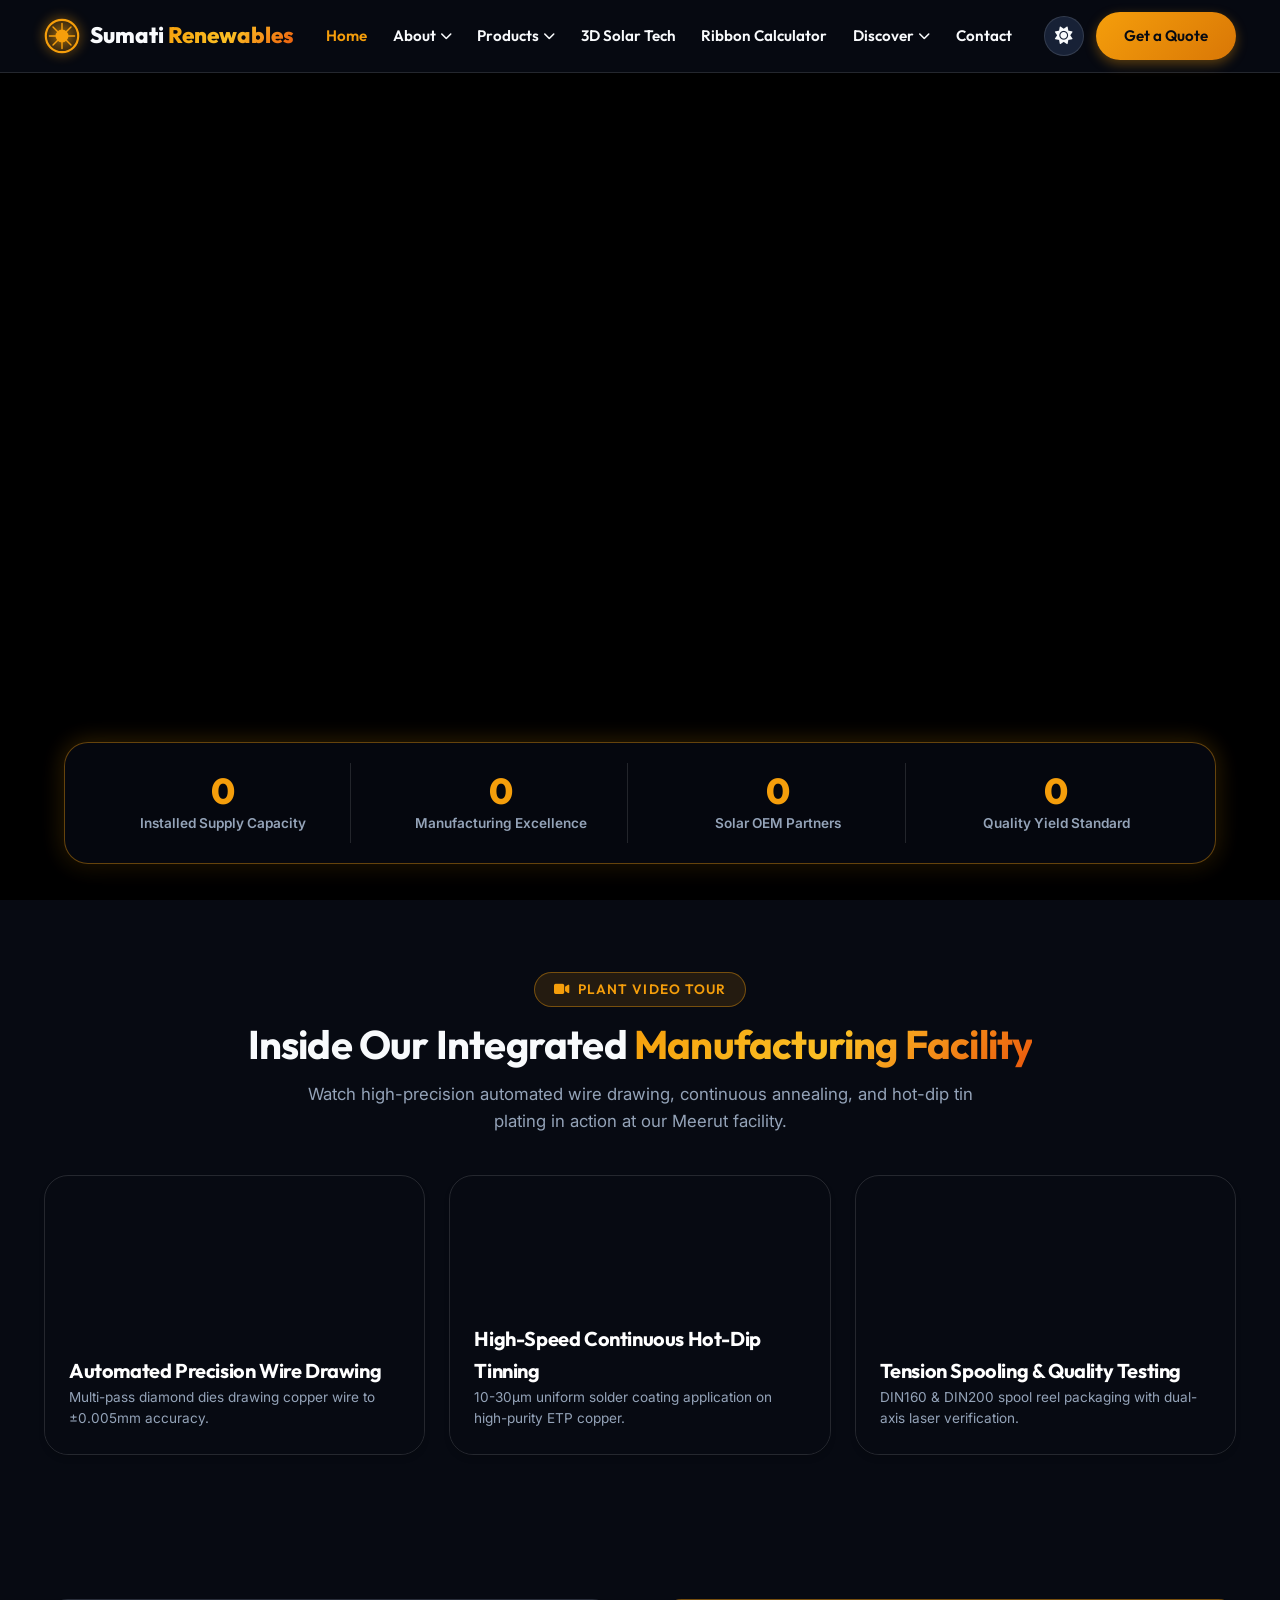
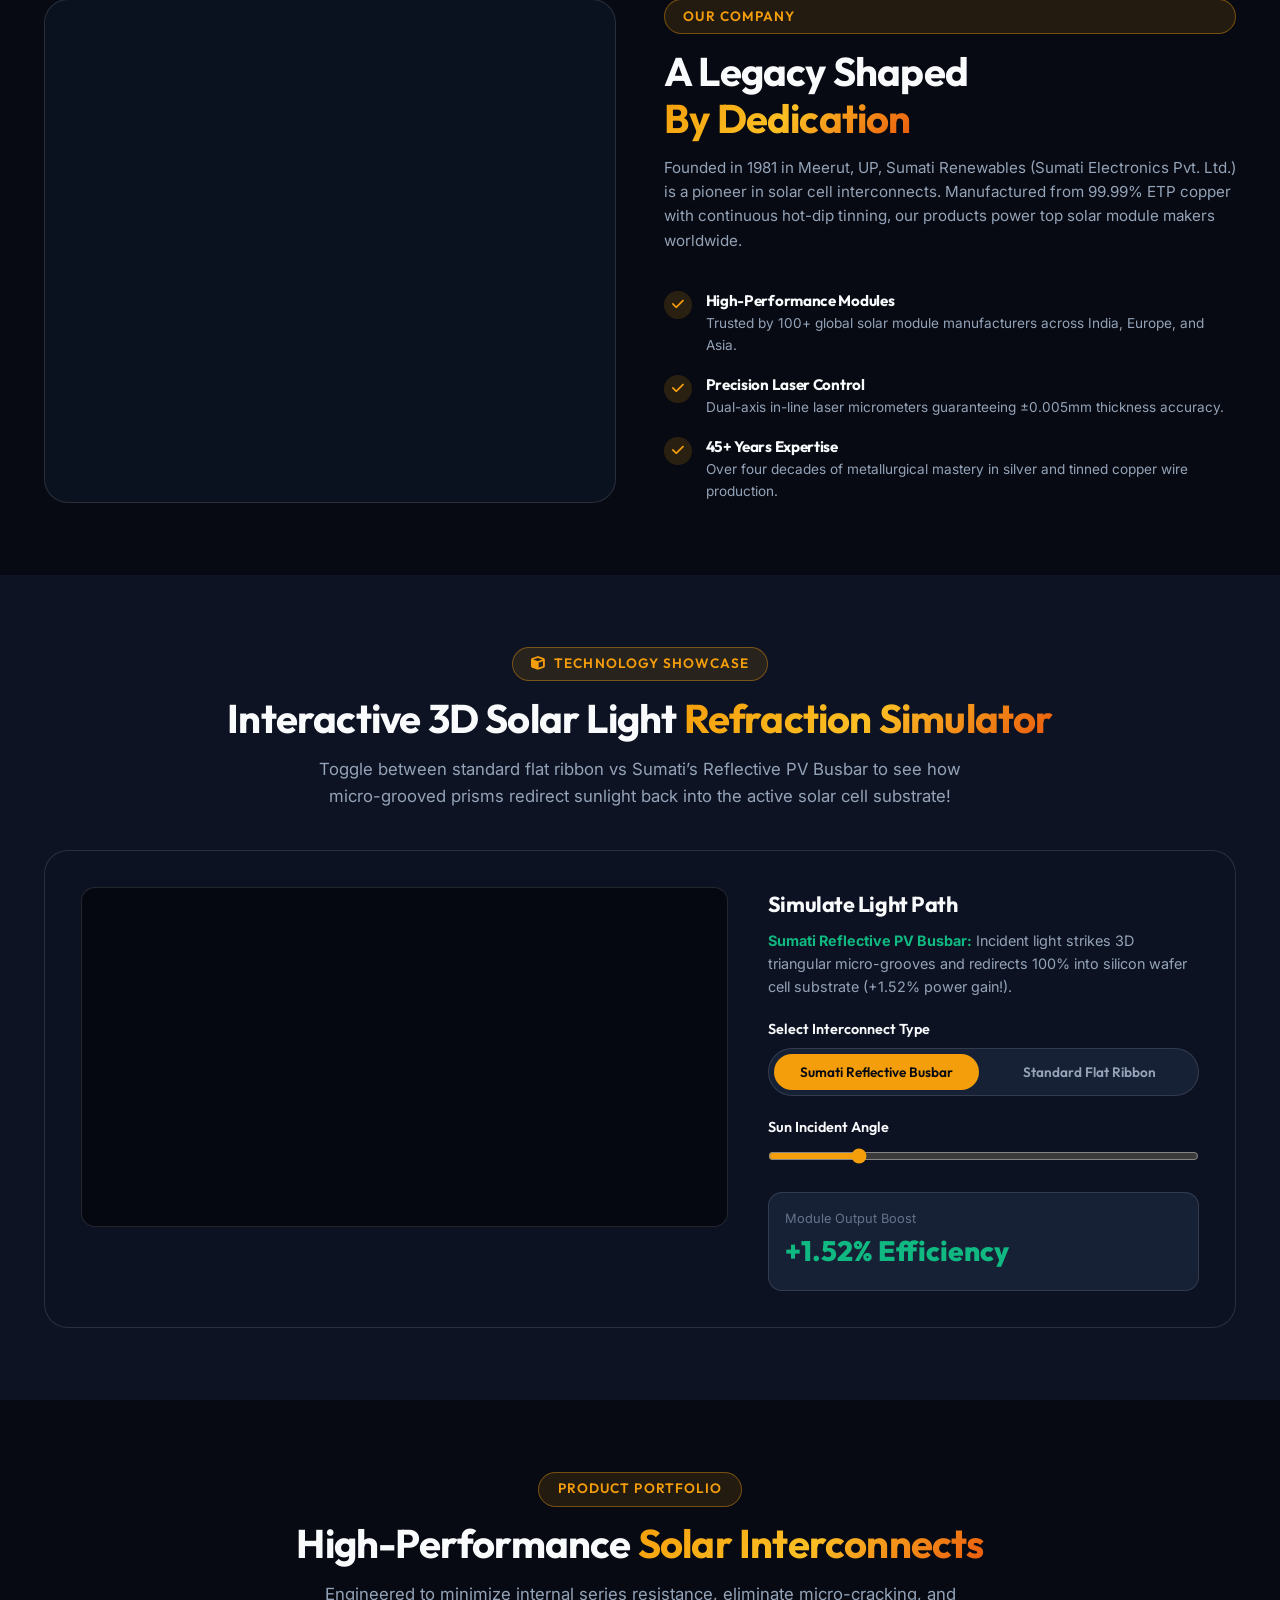
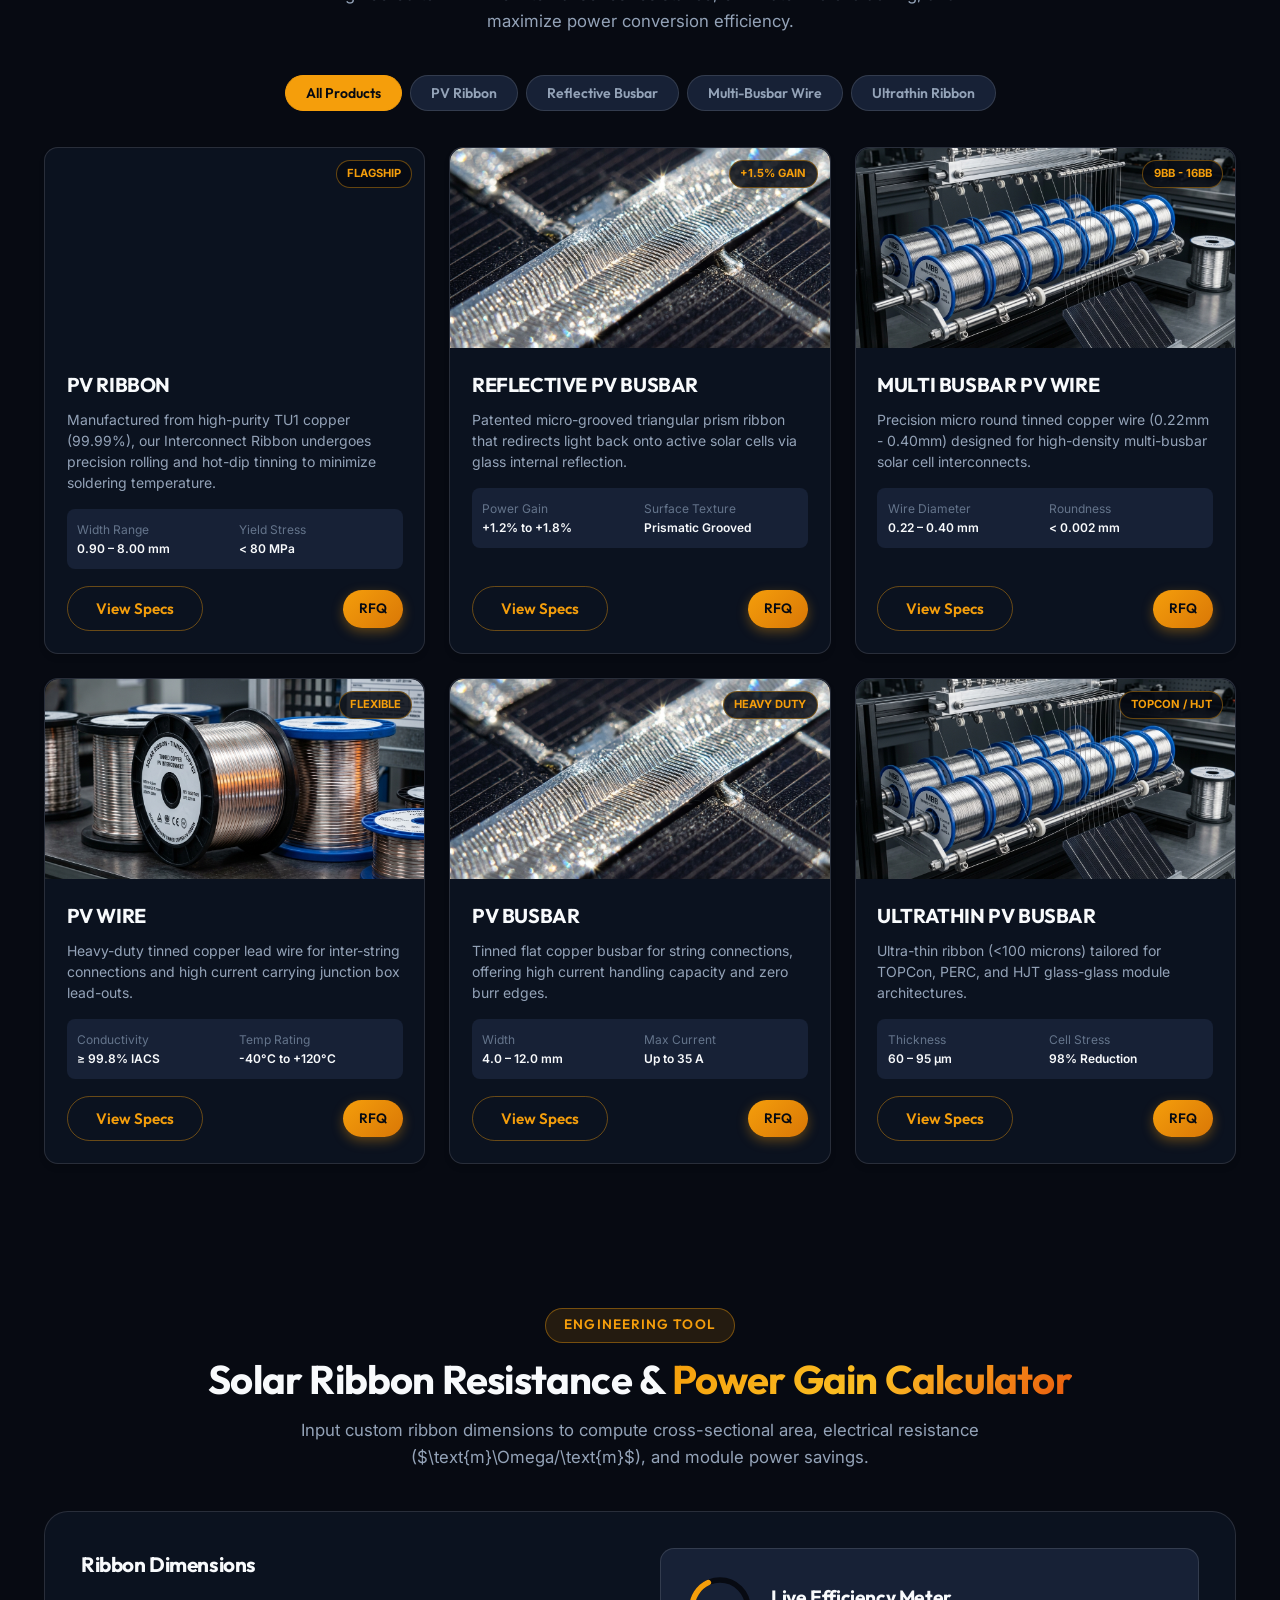
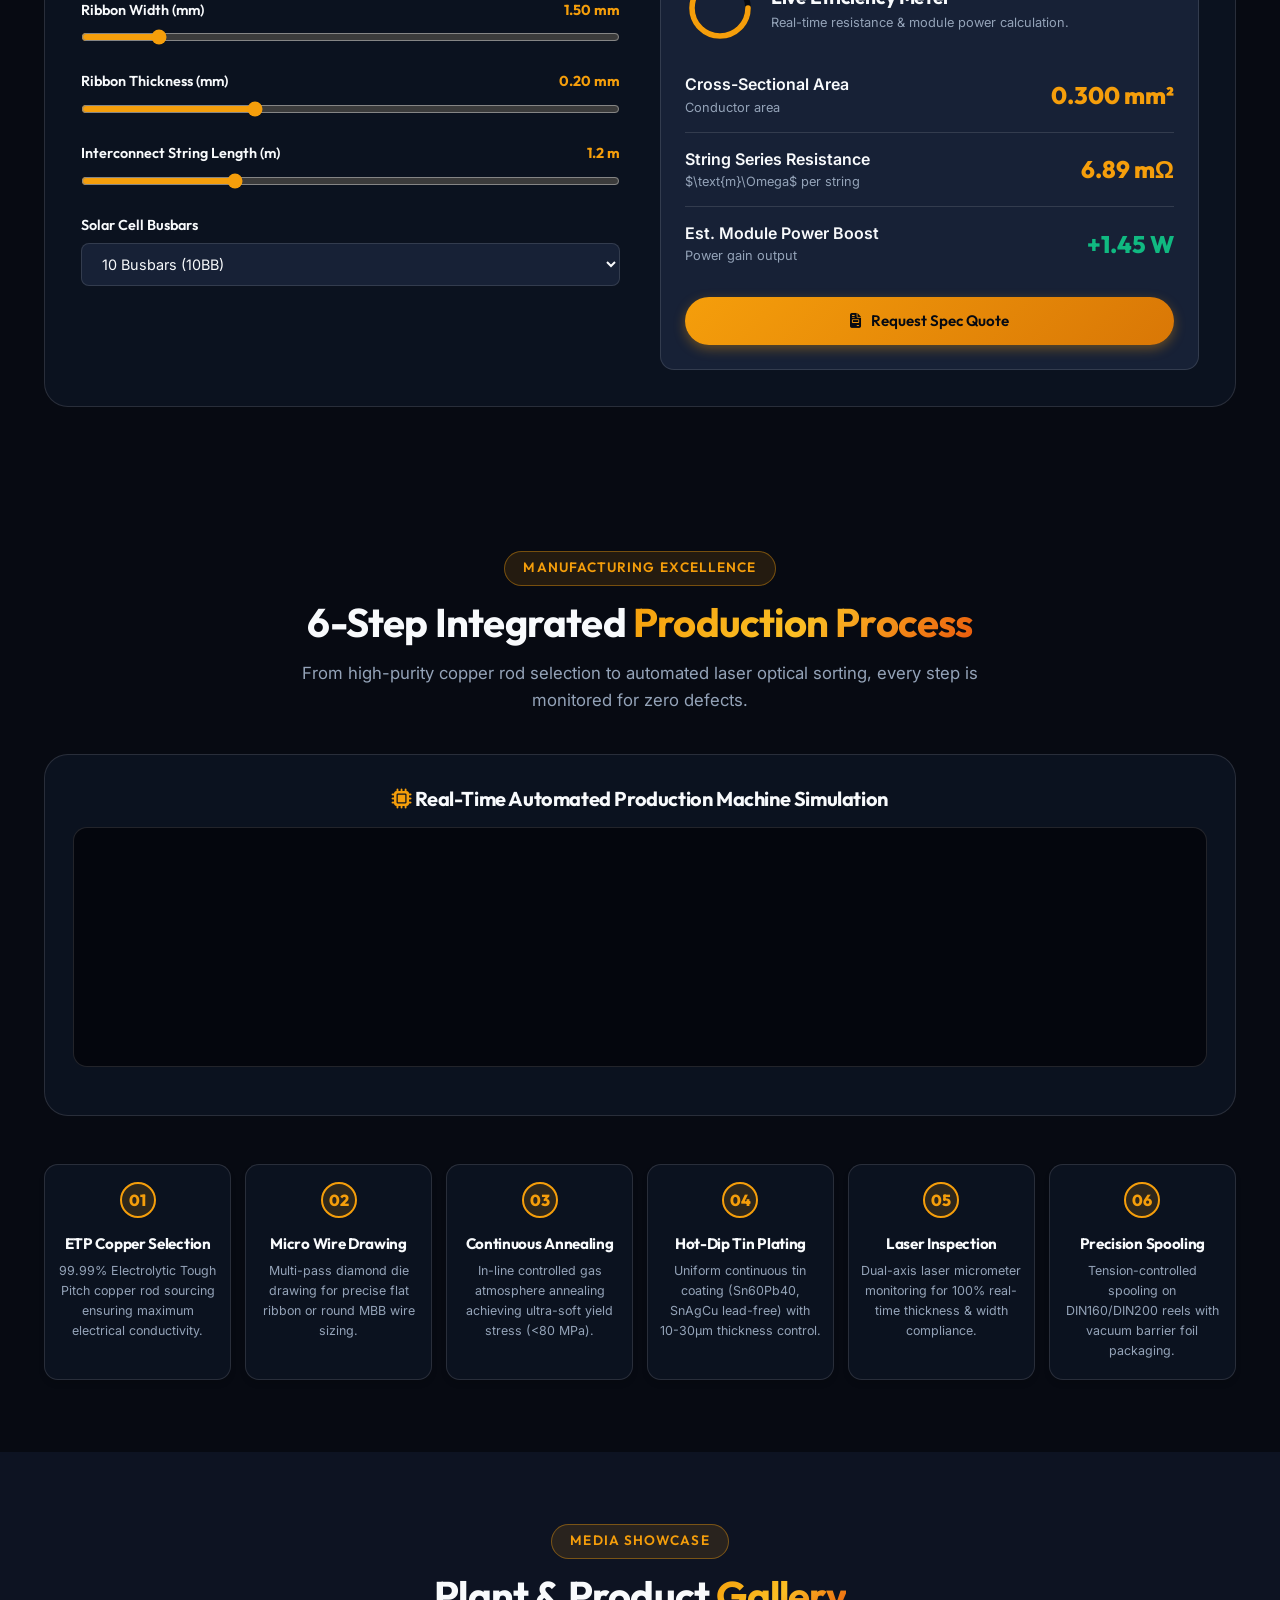
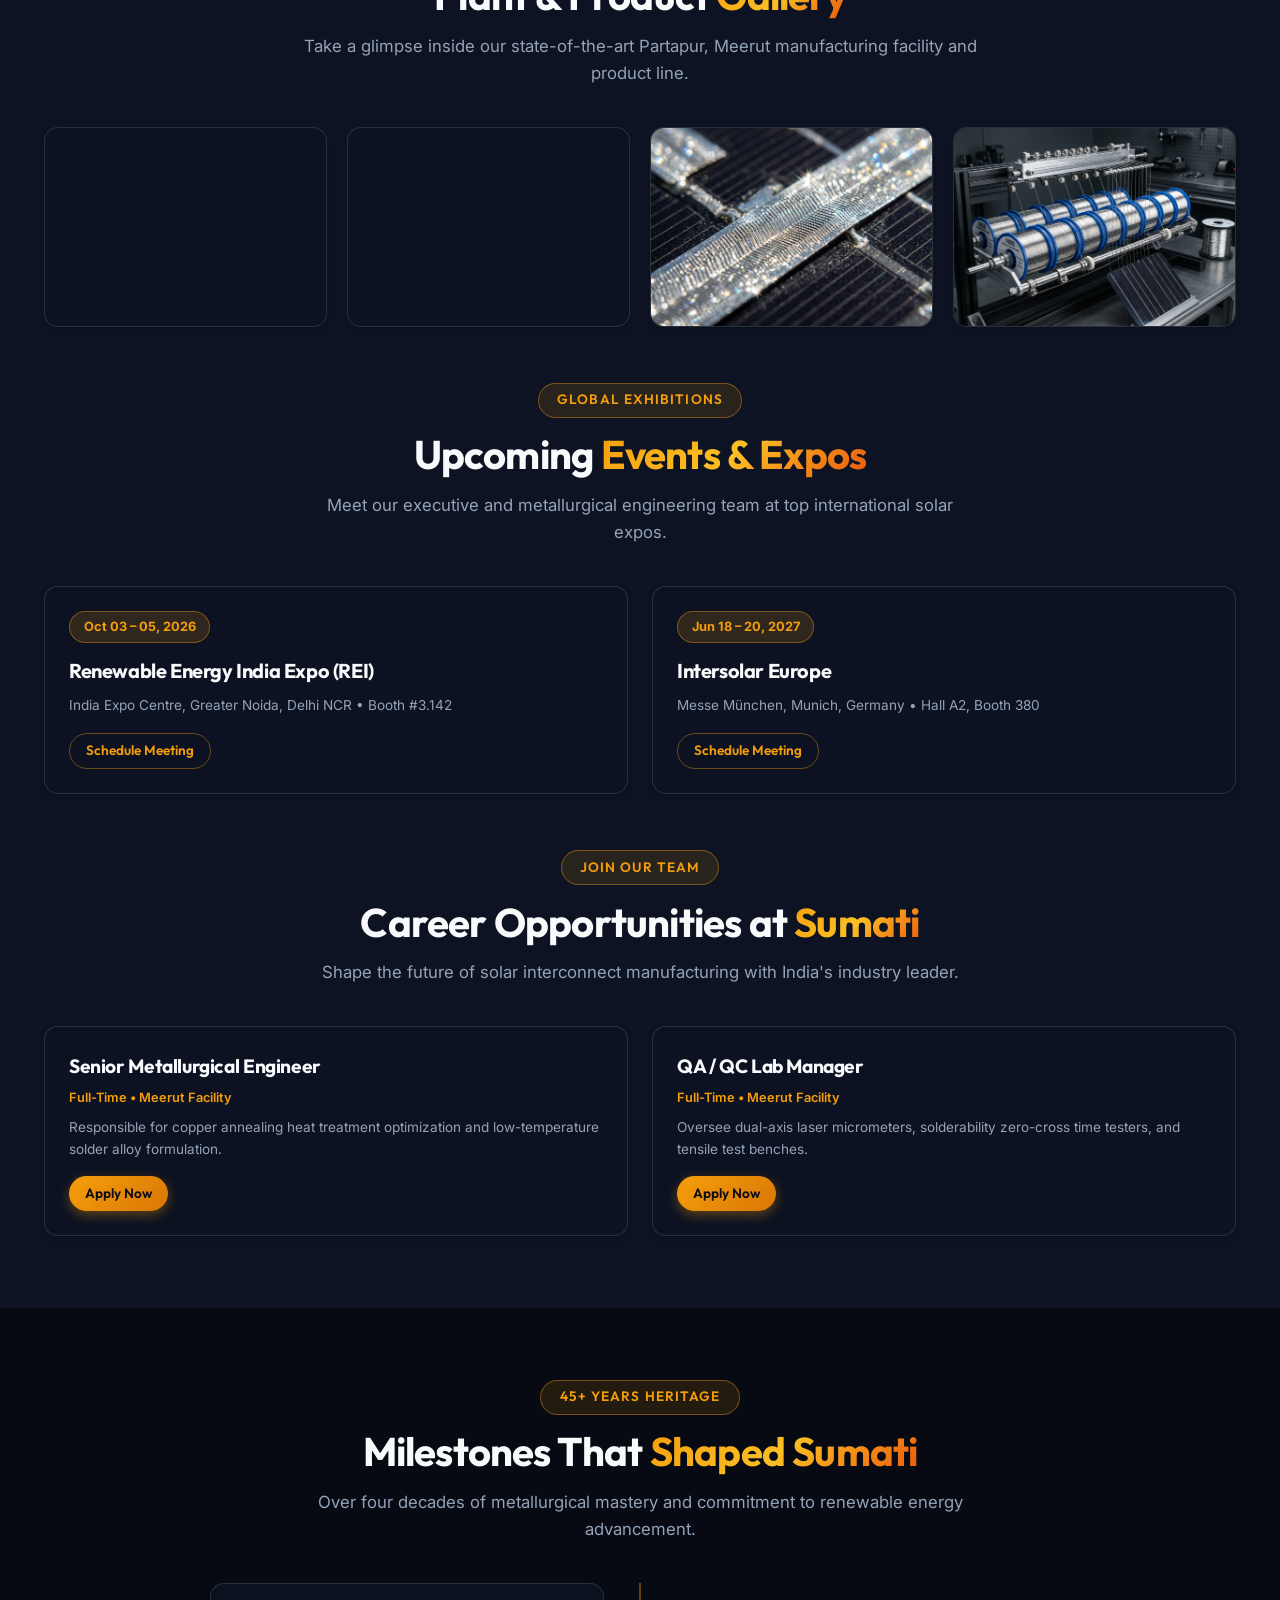
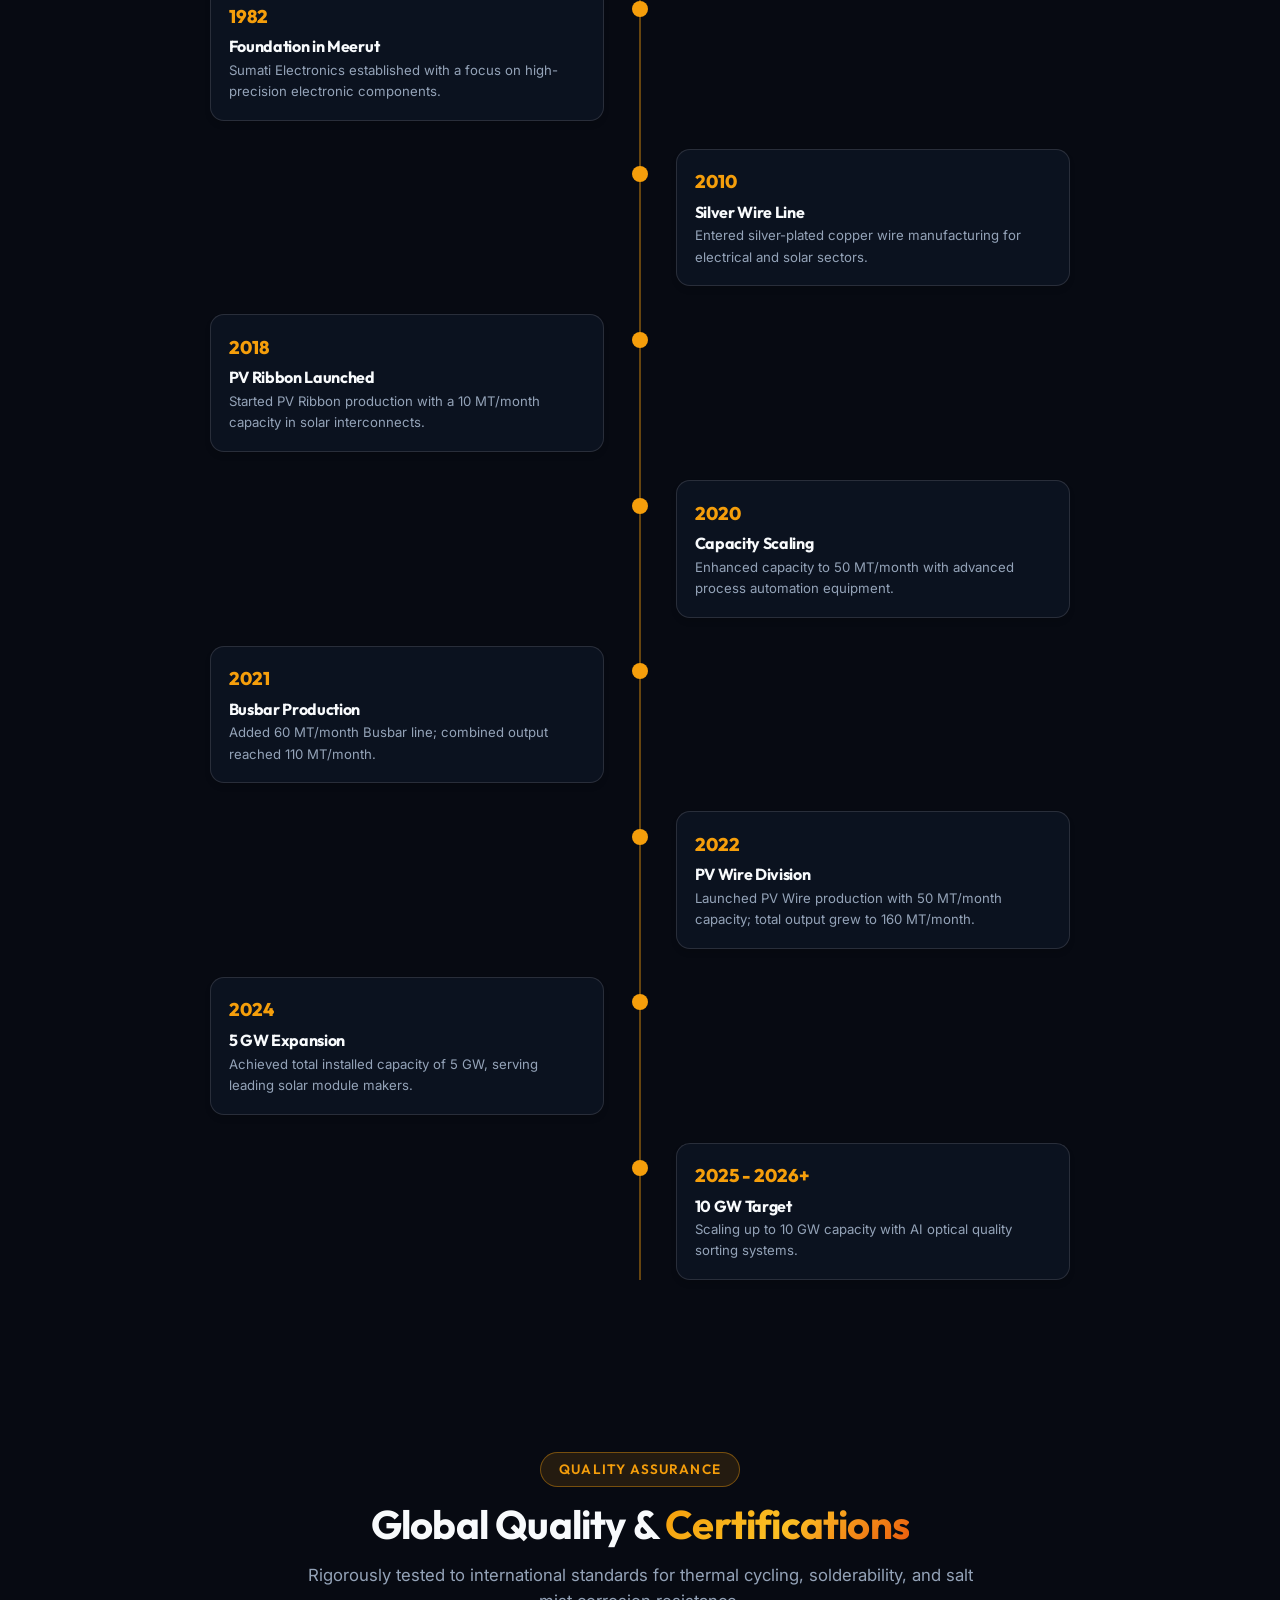
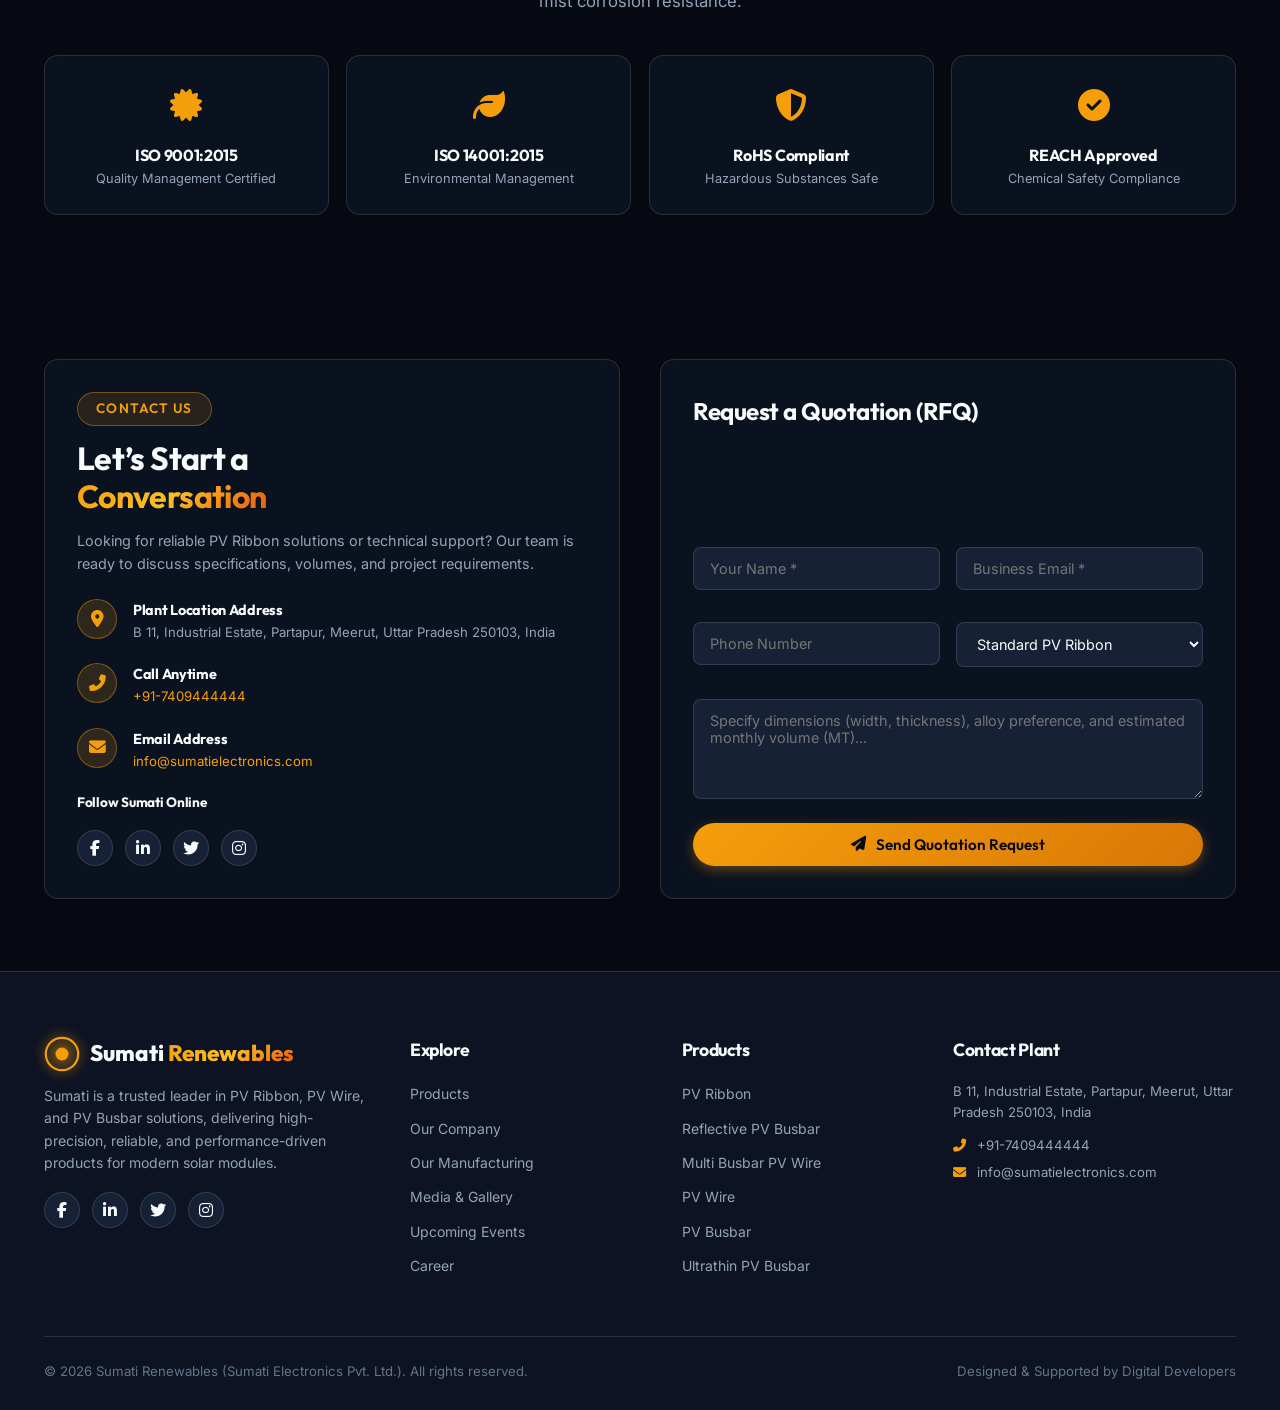
==== commit 63363a5e: "third" ====
--- a/index.html
+++ b/index.html
@@ -1,41 +1,49 @@
 <!DOCTYPE html>
 <html lang="en" data-theme="dark">
+
 <head>
   <meta charset="UTF-8">
   <meta name="viewport" content="width=device-width, initial-scale=1.0">
   <title>Solar Interconnect Manufacturer in India | Sumati Renewables</title>
-  
+
   <!-- SEO Meta Tags -->
-  <meta name="description" content="Sumati Renewables (Sumati Electronics) is India's leading manufacturer of high-efficiency PV Ribbon, Reflective PV Busbar, Multi-Busbar Wire, and PV Busbars trusted by 100+ global solar module manufacturers.">
-  <meta name="keywords" content="PV Ribbon, Reflective PV Busbar, Multi Busbar Wire, Solar Cell Interconnect, Sumati Electronics, Sumati Renewables, Solar Module Manufacturer, Meerut">
-  
+  <meta name="description"
+    content="Sumati Renewables (Sumati Electronics) is India's leading manufacturer of high-efficiency PV Ribbon, Reflective PV Busbar, Multi-Busbar Wire, and PV Busbars trusted by 100+ global solar module manufacturers.">
+  <meta name="keywords"
+    content="PV Ribbon, Reflective PV Busbar, Multi Busbar Wire, Solar Cell Interconnect, Sumati Electronics, Sumati Renewables, Solar Module Manufacturer, Meerut">
+
   <!-- OpenGraph -->
   <meta property="og:title" content="Sumati Renewables - Powering Solar Modules with Precision Interconnects">
-  <meta property="og:description" content="Trusted manufacturer of PV Ribbon, Busbar & MBB Wire for high-efficiency solar modules. Facility in Meerut, UP, India.">
+  <meta property="og:description"
+    content="Trusted manufacturer of PV Ribbon, Busbar & MBB Wire for high-efficiency solar modules. Facility in Meerut, UP, India.">
   <meta property="og:type" content="website">
   <meta property="og:url" content="https://pvribbon.in">
-  
+
   <!-- Google Fonts -->
   <link rel="preconnect" href="https://fonts.googleapis.com">
   <link rel="preconnect" href="https://fonts.gstatic.com" crossorigin>
-  <link href="https://fonts.googleapis.com/css2?family=Inter:wght@300;400;500;600;700&family=Outfit:wght@400;500;600;700;800;900&display=swap" rel="stylesheet">
-  
+  <link
+    href="https://fonts.googleapis.com/css2?family=Inter:wght@300;400;500;600;700&family=Outfit:wght@400;500;600;700;800;900&display=swap"
+    rel="stylesheet">
+
   <!-- FontAwesome Icons -->
   <link rel="stylesheet" href="https://cdnjs.cloudflare.com/ajax/libs/font-awesome/6.4.0/css/all.min.css">
-  
+
   <!-- Custom Styles -->
   <link rel="stylesheet" href="css/styles.css">
 </head>
+
 <body>
 
-  <!-- Header Navigation - High Contrast & Crystal Clear -->
+  <!-- Header Navigation -->
   <header class="header">
     <div class="container nav-wrapper">
       <a href="#home" class="brand-logo">
         <svg viewBox="0 0 100 100" fill="none" xmlns="http://www.w3.org/2000/svg">
-          <circle cx="50" cy="50" r="45" stroke="#F59E0B" stroke-width="6"/>
-          <path d="M50 15 L50 85 M15 50 L85 50 M25 25 L75 75 M25 75 L75 25" stroke="#F59E0B" stroke-width="4" stroke-linecap="round"/>
-          <circle cx="50" cy="50" r="18" fill="#F59E0B"/>
+          <circle cx="50" cy="50" r="45" stroke="#F59E0B" stroke-width="6" />
+          <path d="M50 15 L50 85 M15 50 L85 50 M25 25 L75 75 M25 75 L75 25" stroke="#F59E0B" stroke-width="4"
+            stroke-linecap="round" />
+          <circle cx="50" cy="50" r="18" fill="#F59E0B" />
         </svg>
         <span>Sumati <span class="text-gradient">Renewables</span></span>
       </a>
@@ -54,7 +62,8 @@
         </div>
 
         <div class="nav-item">
-          <a href="#products" class="nav-link">Products <i class="fas fa-chevron-down" style="font-size: 0.75rem;"></i></a>
+          <a href="#products" class="nav-link">Products <i class="fas fa-chevron-down"
+              style="font-size: 0.75rem;"></i></a>
           <div class="dropdown-menu">
             <a href="#products" class="dropdown-item">PV Ribbon</a>
             <a href="#products" class="dropdown-item">Reflective PV Busbar</a>
@@ -74,7 +83,8 @@
         </div>
 
         <div class="nav-item">
-          <a href="#discover" class="nav-link">Discover <i class="fas fa-chevron-down" style="font-size: 0.75rem;"></i></a>
+          <a href="#discover" class="nav-link">Discover <i class="fas fa-chevron-down"
+              style="font-size: 0.75rem;"></i></a>
           <div class="dropdown-menu">
             <a href="#gallery" class="dropdown-item">Media & Gallery</a>
             <a href="#events" class="dropdown-item">Upcoming Events</a>
@@ -100,30 +110,28 @@
     </div>
   </header>
 
-  <!-- Pristine Full-Bleed Video Banner (100% Video Visibility - No Text Over Video) -->
+  <!-- Full-Screen Video Hero Banner with Sleek Floating Bottom Stats Overlay -->
   <section class="hero-video-section" id="home">
     <video autoplay loop muted playsinline class="hero-video-bg">
       <source src="assets/videos/hero_banner.mp4" type="video/mp4">
     </video>
-  </section>
-
-  <!-- Clean Key Metrics Bar below Video Banner -->
-  <section class="stats-bar-section">
-    <div class="container">
-      <div class="metrics-grid">
-        <div class="stat-card-clean">
+
+    <!-- Floating Stats Strip Overlay at Bottom of Video -->
+    <div class="hero-bottom-stats-overlay">
+      <div class="overlay-metrics-grid">
+        <div class="stat-card-overlay">
           <div class="stat-number" data-target="5" data-suffix=" GW+">0</div>
           <div class="stat-label">Installed Supply Capacity</div>
         </div>
-        <div class="stat-card-clean">
+        <div class="stat-card-overlay">
           <div class="stat-number" data-target="45" data-suffix="+ Yrs">0</div>
           <div class="stat-label">Manufacturing Excellence</div>
         </div>
-        <div class="stat-card-clean">
+        <div class="stat-card-overlay">
           <div class="stat-number" data-target="100" data-suffix="+">0</div>
           <div class="stat-label">Solar OEM Partners</div>
         </div>
-        <div class="stat-card-clean">
+        <div class="stat-card-overlay">
           <div class="stat-number" data-target="99.9" data-suffix="%">0</div>
           <div class="stat-label">Quality Yield Standard</div>
         </div>
@@ -131,13 +139,14 @@
     </div>
   </section>
 
-  <!-- Detailed Manufacturing & Production Video Showcase Section -->
+  <!-- Plant Video Showcase Section -->
   <section class="video-showcase-section section-padding">
     <div class="container">
       <div class="text-center">
         <span class="section-tag"><i class="fas fa-video"></i> Plant Video Tour</span>
         <h2 class="section-title">Inside Our Integrated <span class="text-gradient">Manufacturing Facility</span></h2>
-        <p class="section-subtitle">Watch high-precision automated wire drawing, continuous annealing, and hot-dip tin plating in action at our Meerut facility.</p>
+        <p class="section-subtitle">Watch high-precision automated wire drawing, continuous annealing, and hot-dip tin
+          plating in action at our Meerut facility.</p>
       </div>
 
       <div class="events-grid">
@@ -147,8 +156,9 @@
             <source src="assets/videos/manufacturing_tour.mp4" type="video/mp4">
           </video>
           <div class="video-card-overlay">
-            <h3 style="font-size: 1.35rem; color: #fff;">Automated Precision Wire Drawing</h3>
-            <p style="color: var(--text-muted); font-size: 0.85rem;">Multi-pass diamond dies drawing copper wire to ±0.005mm accuracy.</p>
+            <h3 style="font-size: 1.25rem; color: #fff;">Automated Precision Wire Drawing</h3>
+            <p style="color: var(--text-muted); font-size: 0.85rem;">Multi-pass diamond dies drawing copper wire to
+              ±0.005mm accuracy.</p>
           </div>
         </div>
 
@@ -158,8 +168,9 @@
             <source src="assets/videos/pv_ribbon.mp4" type="video/mp4">
           </video>
           <div class="video-card-overlay">
-            <h3 style="font-size: 1.35rem; color: #fff;">High-Speed Continuous Hot-Dip Tinning</h3>
-            <p style="color: var(--text-muted); font-size: 0.85rem;">10-30µm uniform solder coating application on high-purity ETP copper.</p>
+            <h3 style="font-size: 1.25rem; color: #fff;">High-Speed Continuous Hot-Dip Tinning</h3>
+            <p style="color: var(--text-muted); font-size: 0.85rem;">10-30µm uniform solder coating application on
+              high-purity ETP copper.</p>
           </div>
         </div>
 
@@ -169,21 +180,76 @@
             <source src="assets/videos/banner_showcase.mp4" type="video/mp4">
           </video>
           <div class="video-card-overlay">
-            <h3 style="font-size: 1.35rem; color: #fff;">Tension Spooling & Quality Testing</h3>
-            <p style="color: var(--text-muted); font-size: 0.85rem;">DIN160 & DIN200 spool reel packaging with dual-axis laser verification.</p>
+            <h3 style="font-size: 1.25rem; color: #fff;">Tension Spooling & Quality Testing</h3>
+            <p style="color: var(--text-muted); font-size: 0.85rem;">DIN160 & DIN200 spool reel packaging with dual-axis
+              laser verification.</p>
           </div>
         </div>
       </div>
     </div>
   </section>
 
-  <!-- WOW Feature: Interactive 3D Solar Light Refraction Simulator -->
+  <!-- About Section - Perfectly Equalized Left & Right Columns -->
+  <section class="about section-padding" id="about">
+    <div class="container">
+      <div class="about-grid">
+        <!-- Equal Left Media Card -->
+        <div class="about-card-left">
+          <video autoplay loop muted playsinline>
+            <source src="assets/videos/manufacturing_tour.mp4" type="video/mp4">
+          </video>
+        </div>
+
+        <!-- Equal Right Content Column -->
+        <div class="about-content-right">
+          <span class="section-tag">Our Company</span>
+          <h2 class="section-title">A Legacy Shaped <br><span class="text-gradient">By Dedication</span></h2>
+          <p style="color: var(--text-muted); font-size: 0.95rem; margin-bottom: 1rem;">
+            Founded in 1981 in Meerut, UP, Sumati Renewables (Sumati Electronics Pvt. Ltd.) is a pioneer in solar cell
+            interconnects. Manufactured from 99.99% ETP copper with continuous hot-dip tinning, our products power top
+            solar module makers worldwide.
+          </p>
+
+          <div class="about-features-list">
+            <div class="about-feature-item">
+              <div class="about-feature-icon"><i class="fas fa-check"></i></div>
+              <div>
+                <h4 style="font-size: 0.95rem; font-weight: 700;">High-Performance Modules</h4>
+                <p style="font-size: 0.85rem; color: var(--text-muted);">Trusted by 100+ global solar module
+                  manufacturers across India, Europe, and Asia.</p>
+              </div>
+            </div>
+            <div class="about-feature-item">
+              <div class="about-feature-icon"><i class="fas fa-check"></i></div>
+              <div>
+                <h4 style="font-size: 0.95rem; font-weight: 700;">Precision Laser Control</h4>
+                <p style="font-size: 0.85rem; color: var(--text-muted);">Dual-axis in-line laser micrometers
+                  guaranteeing ±0.005mm thickness accuracy.</p>
+              </div>
+            </div>
+            <div class="about-feature-item">
+              <div class="about-feature-icon"><i class="fas fa-check"></i></div>
+              <div>
+                <h4 style="font-size: 0.95rem; font-weight: 700;">45+ Years Expertise</h4>
+                <p style="font-size: 0.85rem; color: var(--text-muted);">Over four decades of metallurgical mastery in
+                  silver and tinned copper wire production.</p>
+              </div>
+            </div>
+          </div>
+        </div>
+      </div>
+    </div>
+  </section>
+
+  <!-- Interactive 3D Solar Light Refraction Simulator -->
   <section class="refraction-section section-padding" id="3d-demo">
     <div class="container">
       <div class="text-center">
         <span class="section-tag"><i class="fas fa-cube"></i> Technology Showcase</span>
-        <h2 class="section-title">Interactive 3D Solar Light <span class="text-gradient">Refraction Simulator</span></h2>
-        <p class="section-subtitle">Toggle between standard flat ribbon vs Sumati’s Reflective PV Busbar to see how micro-grooved prisms redirect sunlight back into the active solar cell substrate!</p>
+        <h2 class="section-title">Interactive 3D Solar Light <span class="text-gradient">Refraction Simulator</span>
+        </h2>
+        <p class="section-subtitle">Toggle between standard flat ribbon vs Sumati’s Reflective PV Busbar to see how
+          micro-grooved prisms redirect sunlight back into the active solar cell substrate!</p>
       </div>
 
       <div class="refraction-wrapper">
@@ -192,13 +258,18 @@
         </div>
 
         <div class="refraction-controls">
-          <h3 style="font-size: 1.4rem;">Simulate Light Path</h3>
-          <p id="refraction-status-text" style="font-size: 0.95rem; color: var(--text-muted);">
-            <strong style="color: var(--accent-green);">Sumati Reflective PV Busbar:</strong> Incident light strikes 3D triangular micro-grooves and redirects 100% into silicon wafer cell substrate (+1.52% power gain!).
-          </p>
-
           <div>
-            <label style="font-family: 'Outfit', sans-serif; font-weight: 600; margin-bottom: 0.5rem; display: block;">Select Interconnect Type</label>
+            <h3 style="font-size: 1.35rem; margin-bottom: 0.5rem;">Simulate Light Path</h3>
+            <p id="refraction-status-text" style="font-size: 0.9rem; color: var(--text-muted);">
+              <strong style="color: var(--accent-green);">Sumati Reflective PV Busbar:</strong> Incident light strikes
+              3D triangular micro-grooves and redirects 100% into silicon wafer cell substrate (+1.52% power gain!).
+            </p>
+          </div>
+
+          <div>
+            <label
+              style="font-family: 'Outfit', sans-serif; font-weight: 600; margin-bottom: 0.4rem; display: block; font-size: 0.9rem;">Select
+              Interconnect Type</label>
             <div class="control-switch-group">
               <button class="switch-btn active" id="switch-reflective">Sumati Reflective Busbar</button>
               <button class="switch-btn" id="switch-flat">Standard Flat Ribbon</button>
@@ -206,61 +277,18 @@
           </div>
 
           <div>
-            <label style="font-family: 'Outfit', sans-serif; font-weight: 600; margin-bottom: 0.5rem; display: block;">Sun Incident Angle</label>
+            <label
+              style="font-family: 'Outfit', sans-serif; font-weight: 600; margin-bottom: 0.4rem; display: block; font-size: 0.9rem;">Sun
+              Incident Angle</label>
             <input type="range" id="sun-angle-slider" min="15" max="165" value="45" class="calc-range">
           </div>
 
-          <div style="padding: 1.1rem; background: var(--bg-tertiary); border-radius: var(--radius-md); border: 1px solid var(--border-light);">
-            <div style="font-size: 0.85rem; color: var(--text-subtle);">Module Output Boost</div>
-            <div style="font-family: 'Outfit', sans-serif; font-size: 1.85rem; font-weight: 800; color: var(--accent-green);">+1.52% Efficiency</div>
-          </div>
-        </div>
-      </div>
-    </div>
-  </section>
-
-  <!-- About Section -->
-  <section class="about section-padding" id="about">
-    <div class="container">
-      <div class="about-grid">
-        <div class="about-img-box glass-card" style="height: 400px; overflow: hidden;">
-          <video autoplay loop muted playsinline style="width:100%; height:100%; object-fit:cover;">
-            <source src="assets/videos/manufacturing_tour.mp4" type="video/mp4">
-          </video>
-        </div>
-
-        <div>
-          <span class="section-tag">Our Company</span>
-          <h2 class="section-title">A Legacy Shaped <br><span class="text-gradient">By Dedication</span></h2>
-          <p style="color: var(--text-muted); margin-bottom: 1.25rem; font-size: 1.05rem;">
-            Innovation drives every step at Sumati. We continuously refine our processes and explore new technologies to deliver products that meet the evolving needs of the solar industry.
-          </p>
-          <p style="color: var(--text-muted); margin-bottom: 1.75rem;">
-            Since our beginning in 1981, we have remained committed to delivering consistency, precision, and trust. Manufactured from high-purity TU1 copper (99.99%), our Interconnect Ribbon undergoes precision rolling and continuous hot-dip tinning using fully automated equipment. Today, Sumati stands as a trusted name driven by 45+ years of metallurgical expertise.
-          </p>
-
-          <div class="about-features-list">
-            <div class="about-feature-item">
-              <div class="about-feature-icon"><i class="fas fa-check"></i></div>
-              <div>
-                <h4 style="font-size: 1.05rem; font-weight: 700;">Built for High-Performance Solar Modules</h4>
-                <p style="font-size: 0.9rem; color: var(--text-muted);">Trusted by over 100 top solar module manufacturers worldwide across India, Europe, and Asia.</p>
-              </div>
-            </div>
-            <div class="about-feature-item">
-              <div class="about-feature-icon"><i class="fas fa-check"></i></div>
-              <div>
-                <h4 style="font-size: 1.05rem; font-weight: 700;">Measured, Controlled Quality</h4>
-                <p style="font-size: 0.9rem; color: var(--text-muted);">In-line dual-axis laser micrometers ensuring ±0.005mm thickness and coaxiality precision.</p>
-              </div>
-            </div>
-            <div class="about-feature-item">
-              <div class="about-feature-icon"><i class="fas fa-check"></i></div>
-              <div>
-                <h4 style="font-size: 1.05rem; font-weight: 700;">45+ Years of Metallurgical Expertise</h4>
-                <p style="font-size: 0.9rem; color: var(--text-muted);">Decades of experience in silver-plated copper and tinned PV interconnect production.</p>
-              </div>
-            </div>
+          <div
+            style="padding: 1rem; background: var(--bg-tertiary); border-radius: var(--radius-md); border: 1px solid var(--border-light);">
+            <div style="font-size: 0.8rem; color: var(--text-subtle);">Module Output Boost</div>
+            <div
+              style="font-family: 'Outfit', sans-serif; font-size: 1.75rem; font-weight: 800; color: var(--accent-green);">
+              +1.52% Efficiency</div>
           </div>
         </div>
       </div>
@@ -273,7 +301,8 @@
       <div class="text-center">
         <span class="section-tag">Product Portfolio</span>
         <h2 class="section-title">High-Performance <span class="text-gradient">Solar Interconnects</span></h2>
-        <p class="section-subtitle">Engineered to minimize internal series resistance, eliminate micro-cracking, and maximize power conversion efficiency.</p>
+        <p class="section-subtitle">Engineered to minimize internal series resistance, eliminate micro-cracking, and
+          maximize power conversion efficiency.</p>
       </div>
 
       <!-- Filter Buttons -->
@@ -287,7 +316,7 @@
 
       <!-- Products Grid -->
       <div class="products-grid">
-        
+
         <!-- Product Card 1 -->
         <div class="product-card glass-card" data-category="pv-ribbon">
           <div class="product-thumb">
@@ -297,8 +326,11 @@
             <span class="product-tag-badge">Flagship</span>
           </div>
           <div class="product-body">
-            <h3 class="product-title">PV RIBBON</h3>
-            <p class="product-desc">Manufactured from high-purity TU1 copper (99.99%), our Interconnect Ribbon undergoes precision rolling and hot-dip tinning to minimize soldering temperature and reduce cell damage.</p>
+            <div>
+              <h3 class="product-title">PV RIBBON</h3>
+              <p class="product-desc">Manufactured from high-purity TU1 copper (99.99%), our Interconnect Ribbon
+                undergoes precision rolling and hot-dip tinning to minimize soldering temperature.</p>
+            </div>
             <div class="product-specs-preview">
               <div class="spec-mini-item">
                 <span class="spec-mini-label">Width Range</span>
@@ -311,7 +343,7 @@
             </div>
             <div class="product-card-footer">
               <button class="btn btn-outline btn-view-spec" data-product="pv-ribbon">View Specs</button>
-              <a href="#contact" class="btn btn-primary" style="padding: 0.55rem 1.15rem; font-size: 0.85rem;">RFQ</a>
+              <a href="#contact" class="btn btn-primary" style="padding: 0.5rem 1rem; font-size: 0.85rem;">RFQ</a>
             </div>
           </div>
         </div>
@@ -323,8 +355,11 @@
             <span class="product-tag-badge">+1.5% Gain</span>
           </div>
           <div class="product-body">
-            <h3 class="product-title">REFLECTIVE PV BUSBAR</h3>
-            <p class="product-desc">Patented micro-grooved triangular prism ribbon that redirects light back onto active solar cells via glass internal reflection.</p>
+            <div>
+              <h3 class="product-title">REFLECTIVE PV BUSBAR</h3>
+              <p class="product-desc">Patented micro-grooved triangular prism ribbon that redirects light back onto
+                active solar cells via glass internal reflection.</p>
+            </div>
             <div class="product-specs-preview">
               <div class="spec-mini-item">
                 <span class="spec-mini-label">Power Gain</span>
@@ -337,7 +372,7 @@
             </div>
             <div class="product-card-footer">
               <button class="btn btn-outline btn-view-spec" data-product="reflective-busbar">View Specs</button>
-              <a href="#contact" class="btn btn-primary" style="padding: 0.55rem 1.15rem; font-size: 0.85rem;">RFQ</a>
+              <a href="#contact" class="btn btn-primary" style="padding: 0.5rem 1rem; font-size: 0.85rem;">RFQ</a>
             </div>
           </div>
         </div>
@@ -349,8 +384,11 @@
             <span class="product-tag-badge">9BB - 16BB</span>
           </div>
           <div class="product-body">
-            <h3 class="product-title">MULTI BUSBAR PV WIRE</h3>
-            <p class="product-desc">Precision micro round tinned copper wire (0.22mm - 0.40mm) designed for high-density multi-busbar solar cell interconnects.</p>
+            <div>
+              <h3 class="product-title">MULTI BUSBAR PV WIRE</h3>
+              <p class="product-desc">Precision micro round tinned copper wire (0.22mm - 0.40mm) designed for
+                high-density multi-busbar solar cell interconnects.</p>
+            </div>
             <div class="product-specs-preview">
               <div class="spec-mini-item">
                 <span class="spec-mini-label">Wire Diameter</span>
@@ -363,7 +401,7 @@
             </div>
             <div class="product-card-footer">
               <button class="btn btn-outline btn-view-spec" data-product="multi-busbar">View Specs</button>
-              <a href="#contact" class="btn btn-primary" style="padding: 0.55rem 1.15rem; font-size: 0.85rem;">RFQ</a>
+              <a href="#contact" class="btn btn-primary" style="padding: 0.5rem 1rem; font-size: 0.85rem;">RFQ</a>
             </div>
           </div>
         </div>
@@ -375,8 +413,11 @@
             <span class="product-tag-badge">Flexible</span>
           </div>
           <div class="product-body">
-            <h3 class="product-title">PV WIRE</h3>
-            <p class="product-desc">Heavy-duty tinned copper lead wire for inter-string connections and high current carrying junction box lead-outs.</p>
+            <div>
+              <h3 class="product-title">PV WIRE</h3>
+              <p class="product-desc">Heavy-duty tinned copper lead wire for inter-string connections and high current
+                carrying junction box lead-outs.</p>
+            </div>
             <div class="product-specs-preview">
               <div class="spec-mini-item">
                 <span class="spec-mini-label">Conductivity</span>
@@ -389,7 +430,7 @@
             </div>
             <div class="product-card-footer">
               <button class="btn btn-outline btn-view-spec" data-product="pv-wire">View Specs</button>
-              <a href="#contact" class="btn btn-primary" style="padding: 0.55rem 1.15rem; font-size: 0.85rem;">RFQ</a>
+              <a href="#contact" class="btn btn-primary" style="padding: 0.5rem 1rem; font-size: 0.85rem;">RFQ</a>
             </div>
           </div>
         </div>
@@ -401,8 +442,11 @@
             <span class="product-tag-badge">Heavy Duty</span>
           </div>
           <div class="product-body">
-            <h3 class="product-title">PV BUSBAR</h3>
-            <p class="product-desc">Tinned flat copper busbar for string connections, offering high current handling capacity and zero burr edges.</p>
+            <div>
+              <h3 class="product-title">PV BUSBAR</h3>
+              <p class="product-desc">Tinned flat copper busbar for string connections, offering high current handling
+                capacity and zero burr edges.</p>
+            </div>
             <div class="product-specs-preview">
               <div class="spec-mini-item">
                 <span class="spec-mini-label">Width</span>
@@ -415,7 +459,7 @@
             </div>
             <div class="product-card-footer">
               <button class="btn btn-outline btn-view-spec" data-product="pv-busbar">View Specs</button>
-              <a href="#contact" class="btn btn-primary" style="padding: 0.55rem 1.15rem; font-size: 0.85rem;">RFQ</a>
+              <a href="#contact" class="btn btn-primary" style="padding: 0.5rem 1rem; font-size: 0.85rem;">RFQ</a>
             </div>
           </div>
         </div>
@@ -427,8 +471,11 @@
             <span class="product-tag-badge">TOPCon / HJT</span>
           </div>
           <div class="product-body">
-            <h3 class="product-title">ULTRATHIN PV BUSBAR</h3>
-            <p class="product-desc">Ultra-thin ribbon (&lt;100 microns) tailored for TOPCon, PERC, and HJT glass-glass module architectures.</p>
+            <div>
+              <h3 class="product-title">ULTRATHIN PV BUSBAR</h3>
+              <p class="product-desc">Ultra-thin ribbon (&lt;100 microns) tailored for TOPCon, PERC, and HJT glass-glass
+                module architectures.</p>
+            </div>
             <div class="product-specs-preview">
               <div class="spec-mini-item">
                 <span class="spec-mini-label">Thickness</span>
@@ -441,7 +488,7 @@
             </div>
             <div class="product-card-footer">
               <button class="btn btn-outline btn-view-spec" data-product="ultrathin-busbar">View Specs</button>
-              <a href="#contact" class="btn btn-primary" style="padding: 0.55rem 1.15rem; font-size: 0.85rem;">RFQ</a>
+              <a href="#contact" class="btn btn-primary" style="padding: 0.5rem 1rem; font-size: 0.85rem;">RFQ</a>
             </div>
           </div>
         </div>
@@ -450,19 +497,21 @@
     </div>
   </section>
 
-  <!-- Interactive Ribbon Calculator Section -->
+  <!-- Solar Ribbon Calculator Section -->
   <section class="calculator-section section-padding" id="calculator">
     <div class="container">
       <div class="text-center">
         <span class="section-tag">Engineering Tool</span>
-        <h2 class="section-title">Solar Ribbon Resistance & <span class="text-gradient">Power Gain Calculator</span></h2>
-        <p class="section-subtitle">Input custom ribbon dimensions to compute cross-sectional area, electrical resistance ($\text{m}\Omega/\text{m}$), and module power savings.</p>
+        <h2 class="section-title">Solar Ribbon Resistance & <span class="text-gradient">Power Gain Calculator</span>
+        </h2>
+        <p class="section-subtitle">Input custom ribbon dimensions to compute cross-sectional area, electrical
+          resistance ($\text{m}\Omega/\text{m}$), and module power savings.</p>
       </div>
 
       <div class="calc-card-wrapper">
         <!-- Calculator Inputs -->
         <div>
-          <h3 style="font-size: 1.4rem; margin-bottom: 1.25rem;">Ribbon Dimensions</h3>
+          <h3 style="font-size: 1.3rem; margin-bottom: 1.1rem;">Ribbon Dimensions</h3>
 
           <div class="calc-form-group">
             <div class="calc-label">
@@ -507,8 +556,9 @@
               <circle class="meter-val-circle" id="meter-circle" cx="50" cy="50" r="40"></circle>
             </svg>
             <div>
-              <h3 style="font-size: 1.25rem;">Live Efficiency Meter</h3>
-              <p style="font-size: 0.85rem; color: var(--text-muted);">Real-time resistance & module power calculation.</p>
+              <h3 style="font-size: 1.2rem;">Live Efficiency Meter</h3>
+              <p style="font-size: 0.8rem; color: var(--text-muted);">Real-time resistance & module power calculation.
+              </p>
             </div>
           </div>
 
@@ -516,7 +566,7 @@
             <div class="result-row">
               <div>
                 <div style="font-weight: 600;">Cross-Sectional Area</div>
-                <div style="font-size: 0.85rem; color: var(--text-muted);">Conductor area</div>
+                <div style="font-size: 0.8rem; color: var(--text-muted);">Conductor area</div>
               </div>
               <div class="result-val" id="res-area">0.300 mm²</div>
             </div>
@@ -524,7 +574,7 @@
             <div class="result-row">
               <div>
                 <div style="font-weight: 600;">String Series Resistance</div>
-                <div style="font-size: 0.85rem; color: var(--text-muted);">$\text{m}\Omega$ per string</div>
+                <div style="font-size: 0.8rem; color: var(--text-muted);">$\text{m}\Omega$ per string</div>
               </div>
               <div class="result-val" id="res-resistance">6.89 mΩ</div>
             </div>
@@ -532,13 +582,13 @@
             <div class="result-row">
               <div>
                 <div style="font-weight: 600;">Est. Module Power Boost</div>
-                <div style="font-size: 0.85rem; color: var(--text-muted);">Power gain output</div>
+                <div style="font-size: 0.8rem; color: var(--text-muted);">Power gain output</div>
               </div>
               <div class="result-val" id="res-power-saved" style="color: var(--accent-green);">+1.45 W</div>
             </div>
           </div>
 
-          <div style="margin-top: 1.25rem; text-align: center;">
+          <div style="margin-top: 1rem; text-align: center;">
             <a href="#contact" class="btn btn-primary" style="width: 100%;">
               <i class="fas fa-file-invoice"></i> Request Spec Quote
             </a>
@@ -554,13 +604,15 @@
       <div class="text-center">
         <span class="section-tag">Manufacturing Excellence</span>
         <h2 class="section-title">6-Step Integrated <span class="text-gradient">Production Process</span></h2>
-        <p class="section-subtitle">From high-purity copper rod selection to automated laser optical sorting, every step is monitored for zero defects.</p>
+        <p class="section-subtitle">From high-purity copper rod selection to automated laser optical sorting, every step
+          is monitored for zero defects.</p>
       </div>
 
       <!-- WOW Feature: Manufacturing Machine Simulator -->
       <div class="mfg-simulator-card">
-        <h3 style="font-size: 1.35rem; margin-bottom: 0.85rem; text-align: center;">
-          <i class="fas fa-microchip" style="color: var(--accent-gold);"></i> Real-Time Automated Production Machine Simulation
+        <h3 style="font-size: 1.25rem; margin-bottom: 0.75rem; text-align: center;">
+          <i class="fas fa-microchip" style="color: var(--accent-gold);"></i> Real-Time Automated Production Machine
+          Simulation
         </h3>
         <div class="mfg-canvas-box">
           <canvas id="mfg-sim-canvas"></canvas>
@@ -571,7 +623,8 @@
         <div class="process-card glass-card">
           <div class="process-step-num">01</div>
           <h4 class="process-title">ETP Copper Selection</h4>
-          <p class="process-desc">99.99% Electrolytic Tough Pitch copper rod sourcing ensuring maximum electrical conductivity.</p>
+          <p class="process-desc">99.99% Electrolytic Tough Pitch copper rod sourcing ensuring maximum electrical
+            conductivity.</p>
         </div>
 
         <div class="process-card glass-card">
@@ -583,25 +636,29 @@
         <div class="process-card glass-card">
           <div class="process-step-num">03</div>
           <h4 class="process-title">Continuous Annealing</h4>
-          <p class="process-desc">In-line controlled gas atmosphere annealing achieving ultra-soft yield stress (&lt;80 MPa).</p>
+          <p class="process-desc">In-line controlled gas atmosphere annealing achieving ultra-soft yield stress (&lt;80
+            MPa).</p>
         </div>
 
         <div class="process-card glass-card">
           <div class="process-step-num">04</div>
           <h4 class="process-title">Hot-Dip Tin Plating</h4>
-          <p class="process-desc">Uniform continuous tin coating (Sn60Pb40, SnAgCu lead-free) with 10-30µm thickness control.</p>
+          <p class="process-desc">Uniform continuous tin coating (Sn60Pb40, SnAgCu lead-free) with 10-30µm thickness
+            control.</p>
         </div>
 
         <div class="process-card glass-card">
           <div class="process-step-num">05</div>
           <h4 class="process-title">Laser Inspection</h4>
-          <p class="process-desc">Dual-axis laser micrometer monitoring for 100% real-time thickness & width compliance.</p>
+          <p class="process-desc">Dual-axis laser micrometer monitoring for 100% real-time thickness & width compliance.
+          </p>
         </div>
 
         <div class="process-card glass-card">
           <div class="process-step-num">06</div>
           <h4 class="process-title">Precision Spooling</h4>
-          <p class="process-desc">Tension-controlled spooling on DIN160/DIN200 reels with vacuum barrier foil packaging.</p>
+          <p class="process-desc">Tension-controlled spooling on DIN160/DIN200 reels with vacuum barrier foil packaging.
+          </p>
         </div>
       </div>
     </div>
@@ -610,13 +667,14 @@
   <!-- Discover Section: Media Gallery, Upcoming Events & Career -->
   <section class="section-padding" id="discover" style="background: var(--bg-secondary);">
     <div class="container">
-      
+
       <!-- Media Gallery -->
-      <div id="gallery" style="margin-bottom: 4rem;">
+      <div id="gallery" style="margin-bottom: 3.5rem;">
         <div class="text-center">
           <span class="section-tag">Media Showcase</span>
           <h2 class="section-title">Plant & Product <span class="text-gradient">Gallery</span></h2>
-          <p class="section-subtitle">Take a glimpse inside our state-of-the-art Partapur, Meerut manufacturing facility and product line.</p>
+          <p class="section-subtitle">Take a glimpse inside our state-of-the-art Partapur, Meerut manufacturing facility
+            and product line.</p>
         </div>
 
         <div class="gallery-grid">
@@ -625,8 +683,8 @@
               <source src="assets/videos/manufacturing_tour.mp4" type="video/mp4">
             </video>
             <div class="gallery-overlay">
-              <h4 style="color: #fff; font-size: 1.05rem;">Integrated Plant Facility</h4>
-              <p style="color: var(--text-muted); font-size: 0.85rem;">Partapur Industrial Estate, Meerut</p>
+              <h4 style="color: #fff; font-size: 1rem;">Integrated Plant Facility</h4>
+              <p style="color: var(--text-muted); font-size: 0.8rem;">Partapur Industrial Estate, Meerut</p>
             </div>
           </div>
 
@@ -635,50 +693,59 @@
               <source src="assets/videos/pv_ribbon.mp4" type="video/mp4">
             </video>
             <div class="gallery-overlay">
-              <h4 style="color: #fff; font-size: 1.05rem;">Precision Spool Reel Array</h4>
-              <p style="color: var(--text-muted); font-size: 0.85rem;">DIN160 & DIN200 Reel Packaging</p>
+              <h4 style="color: #fff; font-size: 1rem;">Precision Spool Reel Array</h4>
+              <p style="color: var(--text-muted); font-size: 0.8rem;">DIN160 & DIN200 Reel Packaging</p>
             </div>
           </div>
 
           <div class="gallery-card glass-card">
             <img src="assets/images/reflective_busbar_product.jpg" alt="Reflective PV Busbar Texture">
             <div class="gallery-overlay">
-              <h4 style="color: #fff; font-size: 1.05rem;">Micro-Grooved Texture</h4>
-              <p style="color: var(--text-muted); font-size: 0.85rem;">Prismatic Light Refraction Surface</p>
+              <h4 style="color: #fff; font-size: 1rem;">Micro-Grooved Texture</h4>
+              <p style="color: var(--text-muted); font-size: 0.8rem;">Prismatic Light Refraction Surface</p>
             </div>
           </div>
 
           <div class="gallery-card glass-card">
             <img src="assets/images/multi_busbar_wire.jpg" alt="Multi-Busbar MBB Wire">
             <div class="gallery-overlay">
-              <h4 style="color: #fff; font-size: 1.05rem;">Multi-Busbar Micro Wire</h4>
-              <p style="color: var(--text-muted); font-size: 0.85rem;">0.22mm - 0.40mm Ultra-Fine Wire</p>
+              <h4 style="color: #fff; font-size: 1rem;">Multi-Busbar Micro Wire</h4>
+              <p style="color: var(--text-muted); font-size: 0.8rem;">0.22mm - 0.40mm Ultra-Fine Wire</p>
             </div>
           </div>
         </div>
       </div>
 
       <!-- Upcoming Events -->
-      <div id="events" style="margin-bottom: 4rem;">
+      <div id="events" style="margin-bottom: 3.5rem;">
         <div class="text-center">
           <span class="section-tag">Global Exhibitions</span>
           <h2 class="section-title">Upcoming <span class="text-gradient">Events & Expos</span></h2>
-          <p class="section-subtitle">Meet our executive and metallurgical engineering team at top international solar expos.</p>
+          <p class="section-subtitle">Meet our executive and metallurgical engineering team at top international solar
+            expos.</p>
         </div>
 
         <div class="events-grid">
           <div class="event-card glass-card">
-            <span class="event-date">Oct 03 – 05, 2026</span>
-            <h3 style="font-size: 1.3rem; margin-bottom: 0.65rem;">Renewable Energy India Expo (REI)</h3>
-            <p style="color: var(--text-muted); font-size: 0.85rem; margin-bottom: 1rem;">India Expo Centre, Greater Noida, Delhi NCR • Booth #3.142</p>
-            <a href="#contact" class="btn btn-outline" style="padding: 0.45rem 1.1rem; font-size: 0.85rem;">Schedule Meeting</a>
+            <div>
+              <span class="event-date">Oct 03 – 05, 2026</span>
+              <h3 style="font-size: 1.25rem; margin-bottom: 0.5rem;">Renewable Energy India Expo (REI)</h3>
+              <p style="color: var(--text-muted); font-size: 0.85rem; margin-bottom: 1rem;">India Expo Centre, Greater
+                Noida, Delhi NCR • Booth #3.142</p>
+            </div>
+            <a href="#contact" class="btn btn-outline"
+              style="padding: 0.4rem 1rem; font-size: 0.85rem; align-self: flex-start;">Schedule Meeting</a>
           </div>
 
           <div class="event-card glass-card">
-            <span class="event-date">Jun 18 – 20, 2027</span>
-            <h3 style="font-size: 1.3rem; margin-bottom: 0.65rem;">Intersolar Europe</h3>
-            <p style="color: var(--text-muted); font-size: 0.85rem; margin-bottom: 1rem;">Messe München, Munich, Germany • Hall A2, Booth 380</p>
-            <a href="#contact" class="btn btn-outline" style="padding: 0.45rem 1.1rem; font-size: 0.85rem;">Schedule Meeting</a>
+            <div>
+              <span class="event-date">Jun 18 – 20, 2027</span>
+              <h3 style="font-size: 1.25rem; margin-bottom: 0.5rem;">Intersolar Europe</h3>
+              <p style="color: var(--text-muted); font-size: 0.85rem; margin-bottom: 1rem;">Messe München, Munich,
+                Germany • Hall A2, Booth 380</p>
+            </div>
+            <a href="#contact" class="btn btn-outline"
+              style="padding: 0.4rem 1rem; font-size: 0.85rem; align-self: flex-start;">Schedule Meeting</a>
           </div>
         </div>
       </div>
@@ -688,22 +755,33 @@
         <div class="text-center">
           <span class="section-tag">Join Our Team</span>
           <h2 class="section-title">Career Opportunities at <span class="text-gradient">Sumati</span></h2>
-          <p class="section-subtitle">Shape the future of solar interconnect manufacturing with India's industry leader.</p>
+          <p class="section-subtitle">Shape the future of solar interconnect manufacturing with India's industry leader.
+          </p>
         </div>
 
         <div class="events-grid">
           <div class="event-card glass-card">
-            <h3 style="font-size: 1.25rem; margin-bottom: 0.4rem;">Senior Metallurgical Engineer</h3>
-            <p style="color: var(--accent-gold); font-weight: 600; font-size: 0.85rem; margin-bottom: 0.65rem;">Full-Time • Meerut Facility</p>
-            <p style="color: var(--text-muted); font-size: 0.85rem; margin-bottom: 1.1rem;">Responsible for copper annealing heat treatment optimization and low-temperature solder alloy formulation.</p>
-            <a href="#contact" class="btn btn-primary" style="padding: 0.45rem 1.1rem; font-size: 0.85rem;">Apply Now</a>
+            <div>
+              <h3 style="font-size: 1.2rem; margin-bottom: 0.35rem;">Senior Metallurgical Engineer</h3>
+              <p style="color: var(--accent-gold); font-weight: 600; font-size: 0.8rem; margin-bottom: 0.55rem;">
+                Full-Time • Meerut Facility</p>
+              <p style="color: var(--text-muted); font-size: 0.85rem; margin-bottom: 1rem;">Responsible for copper
+                annealing heat treatment optimization and low-temperature solder alloy formulation.</p>
+            </div>
+            <a href="#contact" class="btn btn-primary"
+              style="padding: 0.4rem 1rem; font-size: 0.85rem; align-self: flex-start;">Apply Now</a>
           </div>
 
           <div class="event-card glass-card">
-            <h3 style="font-size: 1.25rem; margin-bottom: 0.4rem;">QA / QC Lab Manager</h3>
-            <p style="color: var(--accent-gold); font-weight: 600; font-size: 0.85rem; margin-bottom: 0.65rem;">Full-Time • Meerut Facility</p>
-            <p style="color: var(--text-muted); font-size: 0.85rem; margin-bottom: 1.1rem;">Oversee dual-axis laser micrometers, solderability zero-cross time testers, and tensile test benches.</p>
-            <a href="#contact" class="btn btn-primary" style="padding: 0.45rem 1.1rem; font-size: 0.85rem;">Apply Now</a>
+            <div>
+              <h3 style="font-size: 1.2rem; margin-bottom: 0.35rem;">QA / QC Lab Manager</h3>
+              <p style="color: var(--accent-gold); font-weight: 600; font-size: 0.8rem; margin-bottom: 0.55rem;">
+                Full-Time • Meerut Facility</p>
+              <p style="color: var(--text-muted); font-size: 0.85rem; margin-bottom: 1rem;">Oversee dual-axis laser
+                micrometers, solderability zero-cross time testers, and tensile test benches.</p>
+            </div>
+            <a href="#contact" class="btn btn-primary"
+              style="padding: 0.4rem 1rem; font-size: 0.85rem; align-self: flex-start;">Apply Now</a>
           </div>
         </div>
       </div>
@@ -717,7 +795,8 @@
       <div class="text-center">
         <span class="section-tag">45+ Years Heritage</span>
         <h2 class="section-title">Milestones That <span class="text-gradient">Shaped Sumati</span></h2>
-        <p class="section-subtitle">Over four decades of metallurgical mastery and commitment to renewable energy advancement.</p>
+        <p class="section-subtitle">Over four decades of metallurgical mastery and commitment to renewable energy
+          advancement.</p>
       </div>
 
       <div class="timeline-container">
@@ -725,8 +804,9 @@
           <div class="timeline-dot"></div>
           <div class="timeline-card glass-card">
             <div class="timeline-year">1982</div>
-            <h4 style="font-size: 1.05rem;">Foundation in Meerut</h4>
-            <p style="font-size: 0.85rem; color: var(--text-muted);">Sumati Electronics established with a focus on high-precision electronic and electrical components.</p>
+            <h4 style="font-size: 1rem;">Foundation in Meerut</h4>
+            <p style="font-size: 0.825rem; color: var(--text-muted);">Sumati Electronics established with a focus on
+              high-precision electronic components.</p>
           </div>
         </div>
 
@@ -734,8 +814,9 @@
           <div class="timeline-dot"></div>
           <div class="timeline-card glass-card">
             <div class="timeline-year">2010</div>
-            <h4 style="font-size: 1.05rem;">First Manufacturing Milestone</h4>
-            <p style="font-size: 0.85rem; color: var(--text-muted);">Entered silver-plated copper wire manufacturing to meet growing demand in electrical and solar sectors.</p>
+            <h4 style="font-size: 1rem;">Silver Wire Line</h4>
+            <p style="font-size: 0.825rem; color: var(--text-muted);">Entered silver-plated copper wire manufacturing
+              for electrical and solar sectors.</p>
           </div>
         </div>
 
@@ -743,8 +824,9 @@
           <div class="timeline-dot"></div>
           <div class="timeline-card glass-card">
             <div class="timeline-year">2018</div>
-            <h4 style="font-size: 1.05rem;">PV Ribbon Launched</h4>
-            <p style="font-size: 0.85rem; color: var(--text-muted);">Started PV Ribbon production with a 10 MT/month capacity, marking entry into solar interconnects.</p>
+            <h4 style="font-size: 1rem;">PV Ribbon Launched</h4>
+            <p style="font-size: 0.825rem; color: var(--text-muted);">Started PV Ribbon production with a 10 MT/month
+              capacity in solar interconnects.</p>
           </div>
         </div>
 
@@ -752,8 +834,9 @@
           <div class="timeline-dot"></div>
           <div class="timeline-card glass-card">
             <div class="timeline-year">2020</div>
-            <h4 style="font-size: 1.05rem;">Scaling Up</h4>
-            <p style="font-size: 0.85rem; color: var(--text-muted);">Enhanced capacity to 50 MT/month with advanced machinery and process automation.</p>
+            <h4 style="font-size: 1rem;">Capacity Scaling</h4>
+            <p style="font-size: 0.825rem; color: var(--text-muted);">Enhanced capacity to 50 MT/month with advanced
+              process automation equipment.</p>
           </div>
         </div>
 
@@ -761,8 +844,9 @@
           <div class="timeline-dot"></div>
           <div class="timeline-card glass-card">
             <div class="timeline-year">2021</div>
-            <h4 style="font-size: 1.05rem;">Busbar Production Introduced</h4>
-            <p style="font-size: 0.85rem; color: var(--text-muted);">Added 60 MT/month Busbar line; combined output reached 110 MT/month strengthening portfolio.</p>
+            <h4 style="font-size: 1rem;">Busbar Production</h4>
+            <p style="font-size: 0.825rem; color: var(--text-muted);">Added 60 MT/month Busbar line; combined output
+              reached 110 MT/month.</p>
           </div>
         </div>
 
@@ -770,8 +854,9 @@
           <div class="timeline-dot"></div>
           <div class="timeline-card glass-card">
             <div class="timeline-year">2022</div>
-            <h4 style="font-size: 1.05rem;">PV Wire Division Added</h4>
-            <p style="font-size: 0.85rem; color: var(--text-muted);">Launched PV Wire production with 50 MT/month capacity; total capacity grew to 160 MT/month.</p>
+            <h4 style="font-size: 1rem;">PV Wire Division</h4>
+            <p style="font-size: 0.825rem; color: var(--text-muted);">Launched PV Wire production with 50 MT/month
+              capacity; total output grew to 160 MT/month.</p>
           </div>
         </div>
 
@@ -779,8 +864,9 @@
           <div class="timeline-dot"></div>
           <div class="timeline-card glass-card">
             <div class="timeline-year">2024</div>
-            <h4 style="font-size: 1.05rem;">Strategic Expansion</h4>
-            <p style="font-size: 0.85rem; color: var(--text-muted);">Achieved total installed capacity of 5 GW, serving leading solar module manufacturers worldwide.</p>
+            <h4 style="font-size: 1rem;">5 GW Expansion</h4>
+            <p style="font-size: 0.825rem; color: var(--text-muted);">Achieved total installed capacity of 5 GW, serving
+              leading solar module makers.</p>
           </div>
         </div>
 
@@ -788,8 +874,9 @@
           <div class="timeline-dot"></div>
           <div class="timeline-card glass-card">
             <div class="timeline-year">2025 - 2026+</div>
-            <h4 style="font-size: 1.05rem;">Future-Ready (10 GW)</h4>
-            <p style="font-size: 0.85rem; color: var(--text-muted);">Scaling up to 10 GW capacity with investments in AI optical quality sorting and global supply reach.</p>
+            <h4 style="font-size: 1rem;">10 GW Target</h4>
+            <p style="font-size: 0.825rem; color: var(--text-muted);">Scaling up to 10 GW capacity with AI optical
+              quality sorting systems.</p>
           </div>
         </div>
       </div>
@@ -802,88 +889,100 @@
       <div class="text-center">
         <span class="section-tag">Quality Assurance</span>
         <h2 class="section-title">Global Quality & <span class="text-gradient">Certifications</span></h2>
-        <p class="section-subtitle">Rigorously tested to international standards for thermal cycling, solderability, and salt mist corrosion resistance.</p>
+        <p class="section-subtitle">Rigorously tested to international standards for thermal cycling, solderability, and
+          salt mist corrosion resistance.</p>
       </div>
 
       <div class="cert-grid">
         <div class="cert-card glass-card">
           <div class="cert-icon"><i class="fas fa-certificate"></i></div>
-          <h4 style="font-size: 1.05rem;">ISO 9001:2015</h4>
-          <p style="font-size: 0.85rem; color: var(--text-muted);">Quality Management System Certified</p>
+          <h4 style="font-size: 1rem;">ISO 9001:2015</h4>
+          <p style="font-size: 0.8rem; color: var(--text-muted);">Quality Management Certified</p>
         </div>
 
         <div class="cert-card glass-card">
           <div class="cert-icon"><i class="fas fa-leaf"></i></div>
-          <h4 style="font-size: 1.05rem;">ISO 14001:2015</h4>
-          <p style="font-size: 0.85rem; color: var(--text-muted);">Environmental Management Standard</p>
+          <h4 style="font-size: 1rem;">ISO 14001:2015</h4>
+          <p style="font-size: 0.8rem; color: var(--text-muted);">Environmental Management</p>
         </div>
 
         <div class="cert-card glass-card">
           <div class="cert-icon"><i class="fas fa-shield-alt"></i></div>
-          <h4 style="font-size: 1.05rem;">RoHS Compliant</h4>
-          <p style="font-size: 0.85rem; color: var(--text-muted);">Hazardous Substances Directive</p>
+          <h4 style="font-size: 1rem;">RoHS Compliant</h4>
+          <p style="font-size: 0.8rem; color: var(--text-muted);">Hazardous Substances Safe</p>
         </div>
 
         <div class="cert-card glass-card">
           <div class="cert-icon"><i class="fas fa-check-circle"></i></div>
-          <h4 style="font-size: 1.05rem;">REACH Approved</h4>
-          <p style="font-size: 0.85rem; color: var(--text-muted);">Chemical Safety Compliance</p>
+          <h4 style="font-size: 1rem;">REACH Approved</h4>
+          <p style="font-size: 0.8rem; color: var(--text-muted);">Chemical Safety Compliance</p>
         </div>
       </div>
     </div>
   </section>
 
-  <!-- Contact & RFQ Section -->
+  <!-- Symmetrical Contact & RFQ Section -->
   <section class="contact section-padding" id="contact">
     <div class="container">
       <div class="contact-grid">
-        <!-- Contact Details -->
+        <!-- Contact Details Card -->
         <div class="contact-info-card glass-card">
-          <span class="section-tag">Contact Us</span>
-          <h2 class="section-title" style="font-size: 2.1rem;">Let’s Start a <br><span class="text-gradient">Conversation</span></h2>
-          <p style="color: var(--text-muted); margin-bottom: 1.75rem;">
-            Looking for reliable PV Ribbon solutions or technical support? Our team is ready to discuss specifications, volumes, and project requirements.
-          </p>
-
-          <div class="contact-detail-item">
-            <div class="contact-icon"><i class="fas fa-map-marker-alt"></i></div>
-            <div>
-              <h4 style="font-size: 0.95rem; font-weight: 700;">Plant Location Address</h4>
-              <p style="font-size: 0.85rem; color: var(--text-muted);">B 11, Industrial Estate, Partapur, Meerut, Uttar Pradesh 250103, India</p>
-            </div>
-          </div>
-
-          <div class="contact-detail-item">
-            <div class="contact-icon"><i class="fas fa-phone-alt"></i></div>
-            <div>
-              <h4 style="font-size: 0.95rem; font-weight: 700;">Call Anytime</h4>
-              <p style="font-size: 0.85rem; color: var(--text-muted);"><a href="tel:+917409444444" style="color: var(--accent-gold);">+91-7409444444</a></p>
-            </div>
-          </div>
-
-          <div class="contact-detail-item">
-            <div class="contact-icon"><i class="fas fa-envelope"></i></div>
-            <div>
-              <h4 style="font-size: 0.95rem; font-weight: 700;">Email Address</h4>
-              <p style="font-size: 0.85rem; color: var(--text-muted);"><a href="mailto:info@sumatielectronics.com" style="color: var(--accent-gold);">info@sumatielectronics.com</a></p>
-            </div>
-          </div>
-
-          <div style="margin-top: 1.75rem;">
-            <h4 style="font-size: 0.9rem; font-weight: 700; margin-bottom: 0.65rem;">Follow Sumati Online</h4>
+          <div>
+            <span class="section-tag">Contact Us</span>
+            <h2 class="section-title" style="font-size: 2rem;">Let’s Start a <br><span
+                class="text-gradient">Conversation</span></h2>
+            <p style="color: var(--text-muted); margin-bottom: 1.5rem; font-size: 0.9rem;">
+              Looking for reliable PV Ribbon solutions or technical support? Our team is ready to discuss
+              specifications, volumes, and project requirements.
+            </p>
+
+            <div class="contact-detail-item">
+              <div class="contact-icon"><i class="fas fa-map-marker-alt"></i></div>
+              <div>
+                <h4 style="font-size: 0.9rem; font-weight: 700;">Plant Location Address</h4>
+                <p style="font-size: 0.825rem; color: var(--text-muted);">B 11, Industrial Estate, Partapur, Meerut,
+                  Uttar Pradesh 250103, India</p>
+              </div>
+            </div>
+
+            <div class="contact-detail-item">
+              <div class="contact-icon"><i class="fas fa-phone-alt"></i></div>
+              <div>
+                <h4 style="font-size: 0.9rem; font-weight: 700;">Call Anytime</h4>
+                <p style="font-size: 0.825rem; color: var(--text-muted);"><a href="tel:+917409444444"
+                    style="color: var(--accent-gold);">+91-7409444444</a></p>
+              </div>
+            </div>
+
+            <div class="contact-detail-item">
+              <div class="contact-icon"><i class="fas fa-envelope"></i></div>
+              <div>
+                <h4 style="font-size: 0.9rem; font-weight: 700;">Email Address</h4>
+                <p style="font-size: 0.825rem; color: var(--text-muted);"><a href="mailto:info@sumatielectronics.com"
+                    style="color: var(--accent-gold);">info@sumatielectronics.com</a></p>
+              </div>
+            </div>
+          </div>
+
+          <div>
+            <h4 style="font-size: 0.85rem; font-weight: 700; margin-bottom: 0.5rem;">Follow Sumati Online</h4>
             <div class="social-icon-bar">
-              <a href="https://www.facebook.com/profile.php?id=61550573093860" target="_blank" rel="noopener" class="social-icon-link" aria-label="Facebook"><i class="fab fa-facebook-f"></i></a>
-              <a href="https://www.linkedin.com/company/sumati-electronics-pvt-ltd/" target="_blank" rel="noopener" class="social-icon-link" aria-label="LinkedIn"><i class="fab fa-linkedin-in"></i></a>
-              <a href="https://x.com/SumatiElec" target="_blank" rel="noopener" class="social-icon-link" aria-label="Twitter"><i class="fab fa-twitter"></i></a>
-              <a href="https://www.instagram.com/sumati_electronics/" target="_blank" rel="noopener" class="social-icon-link" aria-label="Instagram"><i class="fab fa-instagram"></i></a>
-            </div>
-          </div>
-        </div>
-
-        <!-- RFQ Form -->
+              <a href="https://www.facebook.com/profile.php?id=61550573093860" target="_blank" rel="noopener"
+                class="social-icon-link" aria-label="Facebook"><i class="fab fa-facebook-f"></i></a>
+              <a href="https://www.linkedin.com/company/sumati-electronics-pvt-ltd/" target="_blank" rel="noopener"
+                class="social-icon-link" aria-label="LinkedIn"><i class="fab fa-linkedin-in"></i></a>
+              <a href="https://x.com/SumatiElec" target="_blank" rel="noopener" class="social-icon-link"
+                aria-label="Twitter"><i class="fab fa-twitter"></i></a>
+              <a href="https://www.instagram.com/sumati_electronics/" target="_blank" rel="noopener"
+                class="social-icon-link" aria-label="Instagram"><i class="fab fa-instagram"></i></a>
+            </div>
+          </div>
+        </div>
+
+        <!-- RFQ Form Card -->
         <div class="rfq-form-card glass-card">
-          <h3 style="font-size: 1.6rem; margin-bottom: 1.25rem;">Request a Quotation (RFQ)</h3>
-          
+          <h3 style="font-size: 1.5rem; margin-bottom: 1.1rem;">Request a Quotation (RFQ)</h3>
+
           <form id="rfq-form">
             <div class="form-row">
               <div class="form-group">
@@ -911,7 +1010,9 @@
             </div>
 
             <div class="form-group">
-              <textarea id="rfq-message" placeholder="Specify dimensions (width, thickness), alloy preference, and estimated monthly volume (MT)..." class="form-control"></textarea>
+              <textarea id="rfq-message"
+                placeholder="Specify dimensions (width, thickness), alloy preference, and estimated monthly volume (MT)..."
+                class="form-control"></textarea>
             </div>
 
             <button type="submit" class="btn btn-primary" style="width: 100%;">
@@ -928,21 +1029,26 @@
     <div class="container">
       <div class="footer-grid">
         <div>
-          <a href="#home" class="brand-logo" style="margin-bottom: 1rem;">
-            <svg viewBox="0 0 100 100" fill="none" width="34" height="34">
-              <circle cx="50" cy="50" r="45" stroke="#F59E0B" stroke-width="6"/>
-              <circle cx="50" cy="50" r="18" fill="#F59E0B"/>
+          <a href="#home" class="brand-logo" style="margin-bottom: 0.85rem;">
+            <svg viewBox="0 0 100 100" fill="none" width="32" height="32">
+              <circle cx="50" cy="50" r="45" stroke="#F59E0B" stroke-width="6" />
+              <circle cx="50" cy="50" r="18" fill="#F59E0B" />
             </svg>
             <span>Sumati <span class="text-gradient">Renewables</span></span>
           </a>
           <p class="footer-desc">
-            Sumati is a trusted leader in PV Ribbon, PV Wire, and PV Busbar solutions, delivering high-precision, reliable, and performance-driven products for modern solar modules.
+            Sumati is a trusted leader in PV Ribbon, PV Wire, and PV Busbar solutions, delivering high-precision,
+            reliable, and performance-driven products for modern solar modules.
           </p>
           <div class="social-icon-bar">
-            <a href="https://www.facebook.com/profile.php?id=61550573093860" target="_blank" rel="noopener" class="social-icon-link" aria-label="Facebook"><i class="fab fa-facebook-f"></i></a>
-            <a href="https://www.linkedin.com/company/sumati-electronics-pvt-ltd/" target="_blank" rel="noopener" class="social-icon-link" aria-label="LinkedIn"><i class="fab fa-linkedin-in"></i></a>
-            <a href="https://x.com/SumatiElec" target="_blank" rel="noopener" class="social-icon-link" aria-label="Twitter"><i class="fab fa-twitter"></i></a>
-            <a href="https://www.instagram.com/sumati_electronics/" target="_blank" rel="noopener" class="social-icon-link" aria-label="Instagram"><i class="fab fa-instagram"></i></a>
+            <a href="https://www.facebook.com/profile.php?id=61550573093860" target="_blank" rel="noopener"
+              class="social-icon-link" aria-label="Facebook"><i class="fab fa-facebook-f"></i></a>
+            <a href="https://www.linkedin.com/company/sumati-electronics-pvt-ltd/" target="_blank" rel="noopener"
+              class="social-icon-link" aria-label="LinkedIn"><i class="fab fa-linkedin-in"></i></a>
+            <a href="https://x.com/SumatiElec" target="_blank" rel="noopener" class="social-icon-link"
+              aria-label="Twitter"><i class="fab fa-twitter"></i></a>
+            <a href="https://www.instagram.com/sumati_electronics/" target="_blank" rel="noopener"
+              class="social-icon-link" aria-label="Instagram"><i class="fab fa-instagram"></i></a>
           </div>
         </div>
 
@@ -972,14 +1078,15 @@
 
         <div>
           <h4 class="footer-heading">Contact Plant</h4>
-          <p style="color: var(--text-muted); font-size: 0.85rem; margin-bottom: 0.85rem;">
+          <p style="color: var(--text-muted); font-size: 0.825rem; margin-bottom: 0.75rem;">
             B 11, Industrial Estate, Partapur, Meerut, Uttar Pradesh 250103, India
           </p>
-          <p style="color: var(--text-muted); font-size: 0.85rem; margin-bottom: 0.4rem;">
+          <p style="color: var(--text-muted); font-size: 0.825rem; margin-bottom: 0.35rem;">
             <i class="fas fa-phone-alt" style="color: var(--accent-gold); margin-right: 0.4rem;"></i> +91-7409444444
           </p>
-          <p style="color: var(--text-muted); font-size: 0.85rem;">
-            <i class="fas fa-envelope" style="color: var(--accent-gold); margin-right: 0.4rem;"></i> info@sumatielectronics.com
+          <p style="color: var(--text-muted); font-size: 0.825rem;">
+            <i class="fas fa-envelope" style="color: var(--accent-gold); margin-right: 0.4rem;"></i>
+            info@sumatielectronics.com
           </p>
         </div>
       </div>
@@ -995,15 +1102,17 @@
   <div class="modal-overlay" id="product-modal">
     <div class="modal-card">
       <button class="modal-close-btn" id="modal-close-btn" aria-label="Close Modal">&times;</button>
-      <h3 id="modal-title" style="font-size: 1.6rem; margin-bottom: 0.2rem;">Product Specifications</h3>
-      <div id="modal-tagline" style="color: var(--accent-gold); font-weight: 600; margin-bottom: 1.1rem;">Tagline</div>
-      
-      <div style="display: grid; grid-template-columns: 1fr 1fr; gap: 1.25rem; margin-bottom: 1.25rem; align-items: center;">
-        <img id="modal-img" src="" alt="Product Image" style="border-radius: var(--radius-md); border: 1px solid var(--border-light); max-height: 180px; object-fit: cover;">
-        <p id="modal-desc" style="font-size: 0.9rem; color: var(--text-muted);">Description</p>
-      </div>
-
-      <h4 style="font-size: 1.1rem; margin-bottom: 0.65rem;">Technical Parameter Data Sheet</h4>
+      <h3 id="modal-title" style="font-size: 1.5rem; margin-bottom: 0.2rem;">Product Specifications</h3>
+      <div id="modal-tagline" style="color: var(--accent-gold); font-weight: 600; margin-bottom: 1rem;">Tagline</div>
+
+      <div
+        style="display: grid; grid-template-columns: 1fr 1fr; gap: 1.1rem; margin-bottom: 1.1rem; align-items: center;">
+        <img id="modal-img" src="" alt="Product Image"
+          style="border-radius: var(--radius-md); border: 1px solid var(--border-light); max-height: 170px; object-fit: cover;">
+        <p id="modal-desc" style="font-size: 0.875rem; color: var(--text-muted);">Description</p>
+      </div>
+
+      <h4 style="font-size: 1.05rem; margin-bottom: 0.65rem;">Technical Parameter Data Sheet</h4>
       <table class="tech-spec-table">
         <thead>
           <tr>
@@ -1016,21 +1125,25 @@
         </tbody>
       </table>
 
-      <div style="display: flex; gap: 1rem; margin-top: 1.25rem; justify-content: flex-end;">
-        <a href="#contact" class="btn btn-primary" onclick="document.getElementById('product-modal').classList.remove('active');">Request Quotation</a>
+      <div style="display: flex; gap: 1rem; margin-top: 1.1rem; justify-content: flex-end;">
+        <a href="#contact" class="btn btn-primary"
+          onclick="document.getElementById('product-modal').classList.remove('active');">Request Quotation</a>
       </div>
     </div>
   </div>
 
   <!-- Quote Confirmation Modal -->
   <div class="modal-overlay" id="quote-modal">
-    <div class="modal-card" style="text-align: center; max-width: 460px;">
-      <div style="width: 58px; height: 58px; border-radius: 50%; background: rgba(16, 185, 129, 0.2); color: var(--accent-green); display: flex; align-items: center; justify-content: center; font-size: 1.75rem; margin: 0 auto 1.1rem;">
+    <div class="modal-card" style="text-align: center; max-width: 440px;">
+      <div
+        style="width: 52px; height: 52px; border-radius: 50%; background: rgba(16, 185, 129, 0.2); color: var(--accent-green); display: flex; align-items: center; justify-content: center; font-size: 1.6rem; margin: 0 auto 1rem;">
         <i class="fas fa-check-circle"></i>
       </div>
-      <h3 style="font-size: 1.6rem; margin-bottom: 0.65rem;">Quote Request Received!</h3>
-      <p style="color: var(--text-muted); margin-bottom: 1.25rem;">
-        Thank you <strong id="quote-modal-name" style="color: var(--text-main);">Client</strong>. Our sales engineering team has received your quotation request for <strong id="quote-modal-product" style="color: var(--accent-gold);">Product</strong>. We will get back to you within 24 hours.
+      <h3 style="font-size: 1.5rem; margin-bottom: 0.5rem;">Quote Request Received!</h3>
+      <p style="color: var(--text-muted); margin-bottom: 1.1rem;">
+        Thank you <strong id="quote-modal-name" style="color: var(--text-main);">Client</strong>. Our sales engineering
+        team has received your quotation request for <strong id="quote-modal-product"
+          style="color: var(--accent-gold);">Product</strong>. We will get back to you within 24 hours.
       </p>
       <button class="btn btn-primary" id="quote-modal-close" style="width: 100%;">Close</button>
     </div>
@@ -1039,4 +1152,5 @@
   <!-- Main JavaScript -->
   <script src="js/main.js"></script>
 </body>
-</html>
+
+</html>
--- a/css/styles.css
+++ b/css/styles.css
@@ -1,5 +1,5 @@
 /* ==========================================================================
-   Sumati Renewables - Clean Modern Video & High Contrast Design System
+   Sumati Renewables - Full Screen Video Banner & Floating Overlay Strip
    ========================================================================== */
 
 @import url('https://fonts.googleapis.com/css2?family=Inter:wght@300;400;500;600;700&family=Outfit:wght@400;500;600;700;800;900&display=swap');
@@ -12,34 +12,32 @@
   --bg-card: rgba(13, 19, 34, 0.9);
   --bg-card-hover: rgba(23, 33, 54, 0.95);
   --bg-header: rgba(7, 10, 18, 0.95);
-  
+
   --text-main: #f8fafc;
   --text-muted: #94a3b8;
   --text-subtle: #64748b;
-  
+
   --accent-gold: #f59e0b;
   --accent-gold-hover: #d97706;
   --accent-gold-glow: rgba(245, 158, 11, 0.35);
   --accent-copper: #ea580c;
   --accent-cyan: #06b6d4;
   --accent-green: #10b981;
-  
+
   --border-light: rgba(255, 255, 255, 0.12);
   --border-accent: rgba(245, 158, 11, 0.4);
   --border-accent-strong: rgba(245, 158, 11, 0.85);
-  
-  --shadow-sm: 0 4px 6px -1px rgba(0, 0, 0, 0.2);
-  --shadow-lg: 0 15px 30px -5px rgba(0, 0, 0, 0.5);
-  --shadow-glow: 0 0 25px rgba(245, 158, 11, 0.25);
-  
+
+  --shadow-sm: 0 4px 6px -1px rgba(0, 0, 0, 0.15);
+  --shadow-lg: 0 15px 30px -5px rgba(0, 0, 0, 0.4);
+
   --radius-sm: 8px;
   --radius-md: 14px;
   --radius-lg: 24px;
   --radius-full: 9999px;
-  
+
   --transition-fast: 0.2s ease;
   --transition-normal: 0.3s ease;
-  --transition-slow: 0.5s ease;
 }
 
 /* Light Theme Variables */
@@ -50,22 +48,23 @@
   --bg-card: #ffffff;
   --bg-card-hover: #f8fafc;
   --bg-header: rgba(255, 255, 255, 0.96);
-  
+
   --text-main: #0f172a;
-  --text-muted: #334155;
+  --text-muted: #475569;
   --text-subtle: #64748b;
-  
+
   --border-light: rgba(15, 23, 42, 0.12);
   --border-accent: rgba(217, 119, 6, 0.45);
   --border-accent-strong: rgba(217, 119, 6, 0.9);
-  
+
   --shadow-sm: 0 2px 4px rgba(0, 0, 0, 0.05);
   --shadow-lg: 0 10px 25px rgba(15, 23, 42, 0.08);
-  --shadow-glow: 0 0 20px rgba(245, 158, 11, 0.2);
 }
 
 /* --- Base & Reset --- */
-*, *::before, *::after {
+*,
+*::before,
+*::after {
   box-sizing: border-box;
   margin: 0;
   padding: 0;
@@ -86,7 +85,18 @@
   transition: background-color var(--transition-normal), color var(--transition-normal);
 }
 
-h1, h2, h3, h4, h5, h6 {
+/* Scroll Offset for Sticky Header Visibility */
+section[id],
+div[id] {
+  scroll-margin-top: 85px;
+}
+
+h1,
+h2,
+h3,
+h4,
+h5,
+h6 {
   font-family: 'Outfit', sans-serif;
   font-weight: 700;
   letter-spacing: -0.02em;
@@ -109,38 +119,23 @@
   list-style: none;
 }
 
-img, video {
+img,
+video {
   max-width: 100%;
   height: auto;
   display: block;
 }
 
-/* --- Custom Scrollbar --- */
-::-webkit-scrollbar {
-  width: 10px;
-}
-::-webkit-scrollbar-track {
-  background: var(--bg-primary);
-}
-::-webkit-scrollbar-thumb {
-  background: var(--bg-tertiary);
-  border-radius: var(--radius-full);
-  border: 2px solid var(--bg-primary);
-}
-::-webkit-scrollbar-thumb:hover {
-  background: var(--accent-gold);
-}
-
 /* --- Layout Utility Classes --- */
 .container {
   width: 100%;
-  max-width: 1280px;
+  max-width: 1240px;
   margin: 0 auto;
   padding: 0 1.5rem;
 }
 
 .section-padding {
-  padding: 5rem 0;
+  padding: 4.5rem 0;
 }
 
 .text-gradient {
@@ -164,7 +159,6 @@
 .glass-card:hover {
   border-color: var(--border-accent);
   box-shadow: var(--shadow-lg);
-  transform: translateY(-3px);
 }
 
 /* --- Section Titles --- */
@@ -172,29 +166,29 @@
   display: inline-flex;
   align-items: center;
   gap: 0.5rem;
-  padding: 0.4rem 1.25rem;
+  padding: 0.35rem 1.15rem;
   background: rgba(245, 158, 11, 0.12);
   border: 1px solid var(--border-accent);
   border-radius: var(--radius-full);
   font-family: 'Outfit', sans-serif;
-  font-size: 0.875rem;
+  font-size: 0.85rem;
   font-weight: 600;
   color: var(--accent-gold);
   text-transform: uppercase;
   letter-spacing: 0.08em;
-  margin-bottom: 1rem;
+  margin-bottom: 0.85rem;
 }
 
 .section-title {
-  font-size: 2.75rem;
-  line-height: 1.15;
-  margin-bottom: 1rem;
+  font-size: 2.5rem;
+  line-height: 1.18;
+  margin-bottom: 0.85rem;
 }
 
 .section-subtitle {
-  font-size: 1.1rem;
+  font-size: 1.05rem;
   color: var(--text-muted);
-  max-width: 720px;
+  max-width: 680px;
   margin: 0 auto 2.5rem;
 }
 
@@ -203,11 +197,11 @@
   display: inline-flex;
   align-items: center;
   justify-content: center;
-  gap: 0.75rem;
-  padding: 0.85rem 1.85rem;
+  gap: 0.65rem;
+  padding: 0.75rem 1.75rem;
   border-radius: var(--radius-full);
   font-family: 'Outfit', sans-serif;
-  font-size: 1rem;
+  font-size: 0.95rem;
   font-weight: 600;
   transition: all var(--transition-fast);
 }
@@ -215,13 +209,12 @@
 .btn-primary {
   background: linear-gradient(135deg, var(--accent-gold), var(--accent-gold-hover));
   color: #070a12;
-  box-shadow: 0 4px 15px var(--accent-gold-glow);
+  box-shadow: 0 4px 12px var(--accent-gold-glow);
 }
 
 .btn-primary:hover {
   transform: translateY(-2px);
-  box-shadow: 0 6px 25px rgba(245, 158, 11, 0.5);
-  background: linear-gradient(135deg, #fbbf24, var(--accent-gold));
+  box-shadow: 0 6px 20px rgba(245, 158, 11, 0.45);
 }
 
 .btn-secondary {
@@ -234,7 +227,6 @@
   background: rgba(245, 158, 11, 0.15);
   border-color: var(--accent-gold);
   color: var(--accent-gold);
-  transform: translateY(-2px);
 }
 
 .btn-outline {
@@ -248,7 +240,7 @@
 }
 
 /* ==========================================================================
-   Header / Navigation - High Contrast & Crystal Clear Visibility
+   Header / Navigation
    ========================================================================== */
 .header {
   position: fixed;
@@ -256,13 +248,12 @@
   left: 0;
   width: 100%;
   z-index: 1000;
-  padding: 0.85rem 0;
+  padding: 0.75rem 0;
   background: var(--bg-header);
   backdrop-filter: blur(20px);
   -webkit-backdrop-filter: blur(20px);
   border-bottom: 1px solid var(--border-light);
-  box-shadow: 0 4px 20px rgba(0, 0, 0, 0.15);
-  transition: background var(--transition-fast), border-color var(--transition-fast);
+  box-shadow: 0 2px 10px rgba(0, 0, 0, 0.1);
 }
 
 .nav-wrapper {
@@ -274,23 +265,23 @@
 .brand-logo {
   display: flex;
   align-items: center;
-  gap: 0.65rem;
+  gap: 0.6rem;
   font-family: 'Outfit', sans-serif;
   font-weight: 800;
-  font-size: 1.45rem;
+  font-size: 1.4rem;
   color: var(--text-main);
 }
 
 .brand-logo svg {
-  width: 38px;
-  height: 38px;
-  filter: drop-shadow(0 0 8px var(--accent-gold));
+  width: 36px;
+  height: 36px;
+  filter: drop-shadow(0 0 6px var(--accent-gold));
 }
 
 .nav-menu {
   display: flex;
   align-items: center;
-  gap: 1.75rem;
+  gap: 1.6rem;
 }
 
 .nav-item {
@@ -300,16 +291,17 @@
 .nav-link {
   font-family: 'Outfit', sans-serif;
   font-weight: 600;
-  font-size: 0.98rem;
+  font-size: 0.95rem;
   color: var(--text-main);
   transition: color var(--transition-fast);
-  padding: 0.4rem 0;
+  padding: 0.35rem 0;
   display: inline-flex;
   align-items: center;
-  gap: 0.3rem;
-}
-
-.nav-link:hover, .nav-link.active {
+  gap: 0.25rem;
+}
+
+.nav-link:hover,
+.nav-link.active {
   color: var(--accent-gold);
 }
 
@@ -318,15 +310,15 @@
   position: absolute;
   top: 100%;
   left: 0;
-  min-width: 220px;
+  min-width: 210px;
   background: var(--bg-secondary);
   border: 1px solid var(--border-accent);
   border-radius: var(--radius-md);
-  padding: 0.6rem;
+  padding: 0.5rem;
   box-shadow: var(--shadow-lg);
   opacity: 0;
   visibility: hidden;
-  transform: translateY(8px);
+  transform: translateY(6px);
   transition: all var(--transition-fast);
   z-index: 100;
 }
@@ -339,10 +331,10 @@
 
 .dropdown-item {
   display: block;
-  padding: 0.55rem 0.9rem;
+  padding: 0.5rem 0.85rem;
   border-radius: var(--radius-sm);
   color: var(--text-muted);
-  font-size: 0.9rem;
+  font-size: 0.875rem;
   transition: all var(--transition-fast);
 }
 
@@ -354,12 +346,12 @@
 .header-actions {
   display: flex;
   align-items: center;
-  gap: 0.85rem;
+  gap: 0.75rem;
 }
 
 .theme-toggle-btn {
-  width: 42px;
-  height: 42px;
+  width: 40px;
+  height: 40px;
   border-radius: var(--radius-full);
   background: var(--bg-tertiary);
   border: 1px solid var(--border-light);
@@ -367,7 +359,7 @@
   display: flex;
   align-items: center;
   justify-content: center;
-  font-size: 1.15rem;
+  font-size: 1.1rem;
   transition: all var(--transition-fast);
 }
 
@@ -378,20 +370,20 @@
 
 .mobile-nav-toggle {
   display: none;
-  font-size: 1.5rem;
+  font-size: 1.4rem;
   color: var(--text-main);
-  padding: 0.5rem;
+  padding: 0.4rem;
 }
 
 /* ==========================================================================
-   Full-Bleed Clean Video Hero Banner (NO TEXT OVERLAY)
+   Full-Screen Video Hero Banner & Floating Bottom Overlay Strip
    ========================================================================== */
 .hero-video-section {
   position: relative;
   width: 100%;
-  height: calc(100vh - 70px);
-  min-height: 520px;
-  margin-top: 70px;
+  height: calc(100vh - 65px);
+  min-height: 560px;
+  margin-top: 65px;
   background: #000;
   overflow: hidden;
   display: flex;
@@ -406,45 +398,62 @@
   display: block;
 }
 
-/* Stats Bar Section below Video */
-.stats-bar-section {
-  background: var(--bg-secondary);
-  border-bottom: 1px solid var(--border-light);
-  padding: 2.5rem 0;
-}
-
-.metrics-grid {
+/* Sleek Floating Stats Strip Overlay at Bottom of Video */
+.hero-bottom-stats-overlay {
+  position: absolute;
+  bottom: 2.25rem;
+  left: 50%;
+  transform: translateX(-50%);
+  width: 90%;
+  max-width: 1180px;
+  z-index: 20;
+  background: rgba(7, 10, 18, 0.78);
+  backdrop-filter: blur(24px);
+  -webkit-backdrop-filter: blur(24px);
+  border: 1px solid var(--border-accent);
+  border-radius: var(--radius-lg);
+  padding: 1.25rem 2rem;
+  box-shadow: 0 15px 35px rgba(0, 0, 0, 0.5), 0 0 25px rgba(245, 158, 11, 0.25);
+  transition: background var(--transition-normal), border-color var(--transition-normal);
+}
+
+[data-theme="light"] .hero-bottom-stats-overlay {
+  background: rgba(255, 255, 255, 0.88);
+  backdrop-filter: blur(24px);
+  -webkit-backdrop-filter: blur(24px);
+  border: 1px solid rgba(217, 119, 6, 0.4);
+  box-shadow: 0 15px 35px rgba(15, 23, 42, 0.12), 0 0 20px rgba(245, 158, 11, 0.15);
+}
+
+.overlay-metrics-grid {
   display: grid;
   grid-template-columns: repeat(4, 1fr);
   gap: 1.5rem;
 }
 
-.stat-card-clean {
+.stat-card-overlay {
   text-align: center;
-  padding: 1.25rem;
-  background: var(--bg-card);
-  border: 1px solid var(--border-light);
-  border-radius: var(--radius-md);
-  transition: border-color var(--transition-fast);
-}
-
-.stat-card-clean:hover {
-  border-color: var(--border-accent);
+  padding: 0.5rem 0.75rem;
+  border-right: 1px solid var(--border-light);
+}
+
+.stat-card-overlay:last-child {
+  border-right: none;
 }
 
 .stat-number {
   font-family: 'Outfit', sans-serif;
-  font-size: 2.5rem;
+  font-size: 2.25rem;
   font-weight: 800;
   color: var(--accent-gold);
   line-height: 1.1;
-  margin-bottom: 0.25rem;
+  margin-bottom: 0.15rem;
 }
 
 .stat-label {
-  font-size: 0.9rem;
+  font-size: 0.85rem;
   color: var(--text-muted);
-  font-weight: 500;
+  font-weight: 600;
 }
 
 /* Video Showcase Cards */
@@ -459,12 +468,7 @@
   overflow: hidden;
   border: 1px solid var(--border-light);
   box-shadow: var(--shadow-sm);
-  height: 340px;
-  transition: border-color var(--transition-fast);
-}
-
-.video-card-box:hover {
-  border-color: var(--border-accent);
+  height: 280px;
 }
 
 .video-card-box video {
@@ -480,10 +484,76 @@
   display: flex;
   flex-direction: column;
   justify-content: flex-end;
-  padding: 1.75rem;
-}
-
-/* --- 3D Interactive Solar Refraction Simulator --- */
+  padding: 1.5rem;
+}
+
+/* ==========================================================================
+   Symmetrical Equal-Height 2-Column Sections
+   ========================================================================== */
+
+/* --- 1. About Section Symmetrical Alignment --- */
+.about-grid {
+  display: grid;
+  grid-template-columns: 1fr 1fr;
+  gap: 3rem;
+  align-items: stretch;
+}
+
+.about-card-left {
+  display: flex;
+  flex-direction: column;
+  justify-content: center;
+  align-items: center;
+  background: var(--bg-card);
+  border: 1px solid var(--border-light);
+  border-radius: var(--radius-lg);
+  padding: 1.5rem;
+  height: 100%;
+  box-sizing: border-box;
+}
+
+.about-card-left video {
+  width: 100%;
+  height: 100%;
+  object-fit: cover;
+  border-radius: var(--radius-md);
+}
+
+.about-content-right {
+  display: flex;
+  flex-direction: column;
+  justify-content: center;
+  height: 100%;
+}
+
+.about-features-list {
+  display: flex;
+  flex-direction: column;
+  gap: 1rem;
+  margin-top: 1.25rem;
+}
+
+.about-feature-item {
+  display: flex;
+  align-items: flex-start;
+  gap: 0.85rem;
+}
+
+.about-feature-icon {
+  width: 28px;
+  height: 28px;
+  border-radius: var(--radius-full);
+  background: rgba(245, 158, 11, 0.15);
+  color: var(--accent-gold);
+  display: flex;
+  align-items: center;
+  justify-content: center;
+  flex-shrink: 0;
+  font-size: 0.85rem;
+  margin-top: 0.15rem;
+}
+
+/* --- 2. 3D Simulator Symmetrical Grid --- */
 .refraction-section {
   background: var(--bg-secondary);
 }
@@ -491,9 +561,9 @@
 .refraction-wrapper {
   display: grid;
   grid-template-columns: 1.2fr 0.8fr;
-  gap: 3rem;
-  align-items: center;
-  padding: 2.5rem;
+  gap: 2.5rem;
+  align-items: stretch;
+  padding: 2.25rem;
   background: var(--bg-card);
   border: 1px solid var(--border-light);
   border-radius: var(--radius-lg);
@@ -502,7 +572,7 @@
 .refraction-canvas-container {
   position: relative;
   width: 100%;
-  height: 360px;
+  height: 340px;
   background: #050810;
   border-radius: var(--radius-md);
   border: 1px solid var(--border-light);
@@ -518,25 +588,26 @@
 .refraction-controls {
   display: flex;
   flex-direction: column;
-  gap: 1.5rem;
+  justify-content: space-between;
+  gap: 1.25rem;
 }
 
 .control-switch-group {
   display: flex;
-  gap: 0.75rem;
+  gap: 0.5rem;
   background: var(--bg-tertiary);
-  padding: 0.4rem;
+  padding: 0.35rem;
   border-radius: var(--radius-full);
   border: 1px solid var(--border-light);
 }
 
 .switch-btn {
   flex: 1;
-  padding: 0.6rem 1.1rem;
+  padding: 0.55rem 1rem;
   border-radius: var(--radius-full);
   font-family: 'Outfit', sans-serif;
   font-weight: 600;
-  font-size: 0.9rem;
+  font-size: 0.85rem;
   color: var(--text-muted);
   transition: all var(--transition-fast);
 }
@@ -546,262 +617,24 @@
   color: #070a12;
 }
 
-/* --- About Section --- */
-.about-grid {
-  display: grid;
-  grid-template-columns: 1fr 1fr;
-  gap: 3.5rem;
-  align-items: center;
-}
-
-.about-features-list {
-  display: flex;
-  flex-direction: column;
-  gap: 1.25rem;
-  margin: 1.75rem 0;
-}
-
-.about-feature-item {
-  display: flex;
-  align-items: flex-start;
-  gap: 1rem;
-}
-
-.about-feature-icon {
-  width: 32px;
-  height: 32px;
-  border-radius: var(--radius-full);
-  background: rgba(245, 158, 11, 0.15);
-  color: var(--accent-gold);
-  display: flex;
-  align-items: center;
-  justify-content: center;
-  flex-shrink: 0;
-  margin-top: 0.2rem;
-}
-
-/* --- Gallery & Events --- */
-.gallery-grid {
-  display: grid;
-  grid-template-columns: repeat(auto-fill, minmax(280px, 1fr));
-  gap: 1.5rem;
-}
-
-.gallery-card {
-  position: relative;
-  border-radius: var(--radius-md);
-  overflow: hidden;
-  height: 220px;
-}
-
-.gallery-card img, .gallery-card video {
-  width: 100%;
-  height: 100%;
-  object-fit: cover;
-}
-
-.gallery-overlay {
-  position: absolute;
-  inset: 0;
-  background: linear-gradient(180deg, transparent 40%, rgba(7, 10, 18, 0.9) 100%);
-  display: flex;
-  flex-direction: column;
-  justify-content: flex-end;
-  padding: 1.25rem;
-  opacity: 0;
-  transition: opacity var(--transition-fast);
-}
-
-.gallery-card:hover .gallery-overlay {
-  opacity: 1;
-}
-
-.events-grid {
-  display: grid;
-  grid-template-columns: repeat(auto-fit, minmax(320px, 1fr));
-  gap: 1.75rem;
-}
-
-.event-card {
-  padding: 1.75rem;
-}
-
-.event-date {
-  display: inline-block;
-  padding: 0.35rem 0.9rem;
-  background: rgba(245, 158, 11, 0.15);
-  border: 1px solid var(--border-accent);
-  border-radius: var(--radius-full);
-  color: var(--accent-gold);
-  font-weight: 700;
-  font-size: 0.85rem;
-  margin-bottom: 0.85rem;
-}
-
-.social-icon-bar {
-  display: flex;
-  align-items: center;
-  gap: 0.85rem;
-  margin-top: 1.25rem;
-}
-
-.social-icon-link {
-  width: 38px;
-  height: 38px;
-  border-radius: var(--radius-full);
-  background: var(--bg-tertiary);
-  border: 1px solid var(--border-light);
-  color: var(--text-main);
-  display: flex;
-  align-items: center;
-  justify-content: center;
-  font-size: 1.1rem;
-  transition: all var(--transition-fast);
-}
-
-.social-icon-link:hover {
-  background: var(--accent-gold);
-  border-color: var(--accent-gold);
-  color: #070a12;
-  transform: translateY(-2px);
-}
-
-/* --- Products Showcase --- */
-.products-filter-bar {
-  display: flex;
-  align-items: center;
-  justify-content: center;
-  gap: 0.65rem;
-  flex-wrap: wrap;
-  margin-bottom: 2.5rem;
-}
-
-.filter-btn {
-  padding: 0.55rem 1.35rem;
-  border-radius: var(--radius-full);
-  background: var(--bg-tertiary);
-  border: 1px solid var(--border-light);
-  color: var(--text-muted);
-  font-family: 'Outfit', sans-serif;
-  font-weight: 600;
-  font-size: 0.9rem;
-  transition: all var(--transition-fast);
-}
-
-.filter-btn:hover, .filter-btn.active {
-  background: var(--accent-gold);
-  border-color: var(--accent-gold);
-  color: #070a12;
-}
-
-.products-grid {
-  display: grid;
-  grid-template-columns: repeat(auto-fill, minmax(340px, 1fr));
-  gap: 1.75rem;
-}
-
-.product-card {
-  display: flex;
-  flex-direction: column;
-  height: 100%;
-  position: relative;
-  overflow: hidden;
-}
-
-.product-thumb {
-  position: relative;
-  height: 220px;
-  overflow: hidden;
-  border-radius: var(--radius-md) var(--radius-md) 0 0;
-}
-
-.product-thumb img, .product-thumb video {
-  width: 100%;
-  height: 100%;
-  object-fit: cover;
-}
-
-.product-tag-badge {
-  position: absolute;
-  top: 0.85rem;
-  right: 0.85rem;
-  padding: 0.3rem 0.75rem;
-  background: rgba(7, 10, 18, 0.85);
-  border: 1px solid var(--border-accent);
-  border-radius: var(--radius-full);
-  font-size: 0.75rem;
-  font-weight: 700;
-  color: var(--accent-gold);
-  text-transform: uppercase;
-}
-
-.product-body {
-  padding: 1.5rem;
-  display: flex;
-  flex-direction: column;
-  flex-grow: 1;
-}
-
-.product-title {
-  font-size: 1.35rem;
-  margin-bottom: 0.6rem;
-}
-
-.product-desc {
-  font-size: 0.9rem;
-  color: var(--text-muted);
-  margin-bottom: 1.25rem;
-  flex-grow: 1;
-}
-
-.product-specs-preview {
-  display: grid;
-  grid-template-columns: 1fr 1fr;
-  gap: 0.75rem;
-  padding: 0.75rem;
-  background: var(--bg-tertiary);
-  border-radius: var(--radius-sm);
-  margin-bottom: 1.25rem;
-}
-
-.spec-mini-item {
-  font-size: 0.8rem;
-}
-
-.spec-mini-label {
-  color: var(--text-subtle);
-  display: block;
-}
-
-.spec-mini-val {
-  font-weight: 600;
-  color: var(--text-main);
-}
-
-.product-card-footer {
-  display: flex;
-  align-items: center;
-  justify-content: space-between;
-  gap: 0.85rem;
-}
-
-/* --- Interactive Solar Ribbon Calculator --- */
+/* --- 3. Ribbon Calculator Symmetrical Grid --- */
 .calculator-section {
-  background: var(--bg-secondary);
+  background: var(--bg-primary);
 }
 
 .calc-card-wrapper {
   display: grid;
   grid-template-columns: 1fr 1fr;
-  gap: 3rem;
-  padding: 2.5rem;
+  gap: 2.5rem;
+  align-items: stretch;
+  padding: 2.25rem;
   background: var(--bg-card);
   border: 1px solid var(--border-light);
   border-radius: var(--radius-lg);
 }
 
 .calc-form-group {
-  margin-bottom: 1.25rem;
+  margin-bottom: 1.1rem;
 }
 
 .calc-label {
@@ -810,23 +643,25 @@
   justify-content: space-between;
   font-family: 'Outfit', sans-serif;
   font-weight: 600;
-  margin-bottom: 0.4rem;
-  font-size: 0.95rem;
-}
-
-.calc-input, .calc-select {
-  width: 100%;
-  padding: 0.75rem 1.1rem;
+  margin-bottom: 0.35rem;
+  font-size: 0.9rem;
+}
+
+.calc-input,
+.calc-select {
+  width: 100%;
+  padding: 0.7rem 1rem;
   background: var(--bg-tertiary);
   border: 1px solid var(--border-light);
   border-radius: var(--radius-sm);
   color: var(--text-main);
   font-family: 'Inter', sans-serif;
-  font-size: 0.95rem;
+  font-size: 0.9rem;
   outline: none;
 }
 
-.calc-input:focus, .calc-select:focus {
+.calc-input:focus,
+.calc-select:focus {
   border-color: var(--accent-gold);
 }
 
@@ -838,18 +673,20 @@
 .calc-results-card {
   background: var(--bg-tertiary);
   border-radius: var(--radius-md);
-  padding: 1.75rem;
+  padding: 1.5rem;
   display: flex;
   flex-direction: column;
   justify-content: space-between;
   border: 1px solid var(--border-light);
+  height: 100%;
+  box-sizing: border-box;
 }
 
 .result-row {
   display: flex;
   align-items: center;
   justify-content: space-between;
-  padding: 1rem 0;
+  padding: 0.85rem 0;
   border-bottom: 1px solid var(--border-light);
 }
 
@@ -859,7 +696,7 @@
 
 .result-val {
   font-family: 'Outfit', sans-serif;
-  font-size: 1.6rem;
+  font-size: 1.5rem;
   font-weight: 800;
   color: var(--accent-gold);
 }
@@ -867,13 +704,13 @@
 .meter-wrapper {
   display: flex;
   align-items: center;
-  gap: 1.25rem;
-  margin-bottom: 1.25rem;
+  gap: 1rem;
+  margin-bottom: 1rem;
 }
 
 .svg-meter {
-  width: 80px;
-  height: 80px;
+  width: 70px;
+  height: 70px;
 }
 
 .meter-bg-circle {
@@ -892,23 +729,147 @@
   transition: stroke-dashoffset 0.5s ease;
 }
 
+/* --- 4. Products Showcase Equal Cards --- */
+.products-filter-bar {
+  display: flex;
+  align-items: center;
+  justify-content: center;
+  gap: 0.5rem;
+  flex-wrap: wrap;
+  margin-bottom: 2.25rem;
+}
+
+.filter-btn {
+  padding: 0.5rem 1.25rem;
+  border-radius: var(--radius-full);
+  background: var(--bg-tertiary);
+  border: 1px solid var(--border-light);
+  color: var(--text-muted);
+  font-family: 'Outfit', sans-serif;
+  font-weight: 600;
+  font-size: 0.875rem;
+  transition: all var(--transition-fast);
+}
+
+.filter-btn:hover,
+.filter-btn.active {
+  background: var(--accent-gold);
+  border-color: var(--accent-gold);
+  color: #070a12;
+}
+
+.products-grid {
+  display: grid;
+  grid-template-columns: repeat(auto-fill, minmax(320px, 1fr));
+  gap: 1.5rem;
+  align-items: stretch;
+}
+
+.product-card {
+  display: flex;
+  flex-direction: column;
+  height: 100%;
+  position: relative;
+  overflow: hidden;
+}
+
+.product-thumb {
+  position: relative;
+  height: 200px;
+  overflow: hidden;
+  border-radius: var(--radius-md) var(--radius-md) 0 0;
+}
+
+.product-thumb img,
+.product-thumb video {
+  width: 100%;
+  height: 100%;
+  object-fit: cover;
+}
+
+.product-tag-badge {
+  position: absolute;
+  top: 0.75rem;
+  right: 0.75rem;
+  padding: 0.25rem 0.65rem;
+  background: rgba(7, 10, 18, 0.85);
+  border: 1px solid var(--border-accent);
+  border-radius: var(--radius-full);
+  font-size: 0.7rem;
+  font-weight: 700;
+  color: var(--accent-gold);
+  text-transform: uppercase;
+}
+
+.product-body {
+  padding: 1.35rem;
+  display: flex;
+  flex-direction: column;
+  flex-grow: 1;
+  justify-content: space-between;
+}
+
+.product-title {
+  font-size: 1.25rem;
+  margin-bottom: 0.5rem;
+}
+
+.product-desc {
+  font-size: 0.875rem;
+  color: var(--text-muted);
+  margin-bottom: 1rem;
+  line-height: 1.5;
+}
+
+.product-specs-preview {
+  display: grid;
+  grid-template-columns: 1fr 1fr;
+  gap: 0.5rem;
+  padding: 0.65rem;
+  background: var(--bg-tertiary);
+  border-radius: var(--radius-sm);
+  margin-bottom: 1.1rem;
+}
+
+.spec-mini-item {
+  font-size: 0.75rem;
+}
+
+.spec-mini-label {
+  color: var(--text-subtle);
+  display: block;
+}
+
+.spec-mini-val {
+  font-weight: 600;
+  color: var(--text-main);
+}
+
+.product-card-footer {
+  display: flex;
+  align-items: center;
+  justify-content: space-between;
+  gap: 0.75rem;
+  margin-top: auto;
+}
+
 /* --- Manufacturing Process Simulator --- */
 .mfg-simulator-card {
   background: var(--bg-card);
   border: 1px solid var(--border-light);
   border-radius: var(--radius-lg);
-  padding: 2rem;
-  margin-bottom: 3.5rem;
+  padding: 1.75rem;
+  margin-bottom: 3rem;
 }
 
 .mfg-canvas-box {
   width: 100%;
-  height: 260px;
+  height: 240px;
   background: #04060d;
   border-radius: var(--radius-md);
   border: 1px solid var(--border-light);
   overflow: hidden;
-  margin-bottom: 1.5rem;
+  margin-bottom: 1.25rem;
 }
 
 #mfg-sim-canvas {
@@ -920,46 +881,142 @@
 .process-timeline {
   display: grid;
   grid-template-columns: repeat(6, 1fr);
-  gap: 1rem;
+  gap: 0.85rem;
+  align-items: stretch;
 }
 
 .process-card {
-  padding: 1.25rem 0.85rem;
+  padding: 1.1rem 0.75rem;
   text-align: center;
   position: relative;
+  display: flex;
+  flex-direction: column;
+  justify-content: flex-start;
+  height: 100%;
 }
 
 .process-step-num {
-  width: 40px;
-  height: 40px;
+  width: 36px;
+  height: 36px;
   border-radius: var(--radius-full);
   background: rgba(245, 158, 11, 0.15);
   border: 2px solid var(--accent-gold);
   color: var(--accent-gold);
   font-family: 'Outfit', sans-serif;
   font-weight: 800;
-  font-size: 1.1rem;
+  font-size: 1rem;
   display: flex;
   align-items: center;
   justify-content: center;
-  margin: 0 auto 1rem;
+  margin: 0 auto 0.85rem;
 }
 
 .process-title {
+  font-size: 0.95rem;
+  margin-bottom: 0.3rem;
+}
+
+.process-desc {
+  font-size: 0.78rem;
+  color: var(--text-muted);
+}
+
+/* --- Gallery, Events & Careers --- */
+.gallery-grid {
+  display: grid;
+  grid-template-columns: repeat(auto-fill, minmax(260px, 1fr));
+  gap: 1.25rem;
+}
+
+.gallery-card {
+  position: relative;
+  border-radius: var(--radius-md);
+  overflow: hidden;
+  height: 200px;
+}
+
+.gallery-card img,
+.gallery-card video {
+  width: 100%;
+  height: 100%;
+  object-fit: cover;
+}
+
+.gallery-overlay {
+  position: absolute;
+  inset: 0;
+  background: linear-gradient(180deg, transparent 40%, rgba(7, 10, 18, 0.9) 100%);
+  display: flex;
+  flex-direction: column;
+  justify-content: flex-end;
+  padding: 1.1rem;
+  opacity: 0;
+  transition: opacity var(--transition-fast);
+}
+
+.gallery-card:hover .gallery-overlay {
+  opacity: 1;
+}
+
+.events-grid {
+  display: grid;
+  grid-template-columns: repeat(auto-fit, minmax(300px, 1fr));
+  gap: 1.5rem;
+  align-items: stretch;
+}
+
+.event-card {
+  padding: 1.5rem;
+  display: flex;
+  flex-direction: column;
+  justify-content: space-between;
+  height: 100%;
+}
+
+.event-date {
+  display: inline-block;
+  padding: 0.3rem 0.85rem;
+  background: rgba(245, 158, 11, 0.15);
+  border: 1px solid var(--border-accent);
+  border-radius: var(--radius-full);
+  color: var(--accent-gold);
+  font-weight: 700;
+  font-size: 0.8rem;
+  margin-bottom: 0.75rem;
+}
+
+.social-icon-bar {
+  display: flex;
+  align-items: center;
+  gap: 0.75rem;
+  margin-top: 1rem;
+}
+
+.social-icon-link {
+  width: 36px;
+  height: 36px;
+  border-radius: var(--radius-full);
+  background: var(--bg-tertiary);
+  border: 1px solid var(--border-light);
+  color: var(--text-main);
+  display: flex;
+  align-items: center;
+  justify-content: center;
   font-size: 1rem;
-  margin-bottom: 0.35rem;
-}
-
-.process-desc {
-  font-size: 0.8rem;
-  color: var(--text-muted);
+  transition: all var(--transition-fast);
+}
+
+.social-icon-link:hover {
+  background: var(--accent-gold);
+  border-color: var(--accent-gold);
+  color: #070a12;
 }
 
 /* --- Company Heritage Milestones --- */
 .timeline-container {
   position: relative;
-  max-width: 900px;
-  margin: 2.5rem auto 0;
+  max-width: 860px;
+  margin: 2.25rem auto 0;
 }
 
 .timeline-container::before {
@@ -976,9 +1033,9 @@
 .timeline-item {
   display: flex;
   justify-content: flex-end;
-  padding-right: 2.5rem;
+  padding-right: 2.25rem;
   position: relative;
-  margin-bottom: 2rem;
+  margin-bottom: 1.75rem;
   width: 50%;
 }
 
@@ -986,16 +1043,16 @@
   align-self: flex-end;
   justify-content: flex-start;
   padding-right: 0;
-  padding-left: 2.5rem;
+  padding-left: 2.25rem;
   margin-left: auto;
 }
 
 .timeline-dot {
   position: absolute;
-  top: 1.25rem;
-  right: -9px;
-  width: 18px;
-  height: 18px;
+  top: 1.1rem;
+  right: -8px;
+  width: 16px;
+  height: 16px;
   border-radius: var(--radius-full);
   background: var(--accent-gold);
   z-index: 5;
@@ -1003,62 +1060,67 @@
 
 .timeline-item:nth-child(even) .timeline-dot {
   right: auto;
-  left: -9px;
+  left: -8px;
 }
 
 .timeline-card {
-  padding: 1.25rem;
+  padding: 1.1rem;
   width: 100%;
 }
 
 .timeline-year {
   font-family: 'Outfit', sans-serif;
-  font-size: 1.2rem;
+  font-size: 1.15rem;
   font-weight: 800;
   color: var(--accent-gold);
-  margin-bottom: 0.25rem;
-}
-
-/* --- Certifications & Compliance --- */
+  margin-bottom: 0.2rem;
+}
+
+/* --- Certifications --- */
 .cert-grid {
   display: grid;
-  grid-template-columns: repeat(auto-fit, minmax(220px, 1fr));
-  gap: 1.25rem;
+  grid-template-columns: repeat(auto-fit, minmax(200px, 1fr));
+  gap: 1.1rem;
 }
 
 .cert-card {
-  padding: 1.75rem 1.25rem;
+  padding: 1.5rem 1.1rem;
   text-align: center;
 }
 
 .cert-icon {
-  font-size: 2.25rem;
-  color: var(--accent-gold);
-  margin-bottom: 0.85rem;
-}
-
-/* --- RFQ & Contact Section --- */
+  font-size: 2rem;
+  color: var(--accent-gold);
+  margin-bottom: 0.75rem;
+}
+
+/* --- 5. Contact & RFQ Symmetrical Grid --- */
 .contact-grid {
   display: grid;
   grid-template-columns: 1fr 1fr;
-  gap: 3rem;
-  align-items: start;
-}
-
-.contact-info-card {
-  padding: 2.25rem;
+  gap: 2.5rem;
+  align-items: stretch;
+}
+
+.contact-info-card,
+.rfq-form-card {
+  padding: 2rem;
+  display: flex;
+  flex-direction: column;
+  justify-content: space-between;
+  height: 100%;
 }
 
 .contact-detail-item {
   display: flex;
   align-items: flex-start;
-  gap: 1.1rem;
-  margin-bottom: 1.5rem;
+  gap: 1rem;
+  margin-bottom: 1.25rem;
 }
 
 .contact-icon {
-  width: 44px;
-  height: 44px;
+  width: 40px;
+  height: 40px;
   border-radius: var(--radius-full);
   background: rgba(245, 158, 11, 0.15);
   border: 1px solid var(--border-accent);
@@ -1066,34 +1128,30 @@
   display: flex;
   align-items: center;
   justify-content: center;
-  font-size: 1.15rem;
+  font-size: 1.05rem;
   flex-shrink: 0;
-}
-
-.rfq-form-card {
-  padding: 2.25rem;
 }
 
 .form-row {
   display: grid;
   grid-template-columns: 1fr 1fr;
-  gap: 1.1rem;
-  margin-bottom: 1.1rem;
+  gap: 1rem;
+  margin-bottom: 1rem;
 }
 
 .form-group {
-  margin-bottom: 1.1rem;
+  margin-bottom: 1rem;
 }
 
 .form-control {
   width: 100%;
-  padding: 0.8rem 1.1rem;
+  padding: 0.75rem 1rem;
   background: var(--bg-tertiary);
   border: 1px solid var(--border-light);
   border-radius: var(--radius-sm);
   color: var(--text-main);
   font-family: 'Inter', sans-serif;
-  font-size: 0.95rem;
+  font-size: 0.9rem;
   outline: none;
 }
 
@@ -1103,7 +1161,7 @@
 
 textarea.form-control {
   resize: vertical;
-  min-height: 110px;
+  min-height: 100px;
 }
 
 /* --- Modal Dialogs --- */
@@ -1122,7 +1180,7 @@
   opacity: 0;
   pointer-events: none;
   transition: opacity var(--transition-normal);
-  padding: 1.5rem;
+  padding: 1.25rem;
 }
 
 .modal-overlay.active {
@@ -1134,14 +1192,14 @@
   background: var(--bg-secondary);
   border: 1px solid var(--border-accent);
   border-radius: var(--radius-lg);
-  max-width: 700px;
-  width: 100%;
-  max-height: 90vh;
+  max-width: 660px;
+  width: 100%;
+  max-height: 88vh;
   overflow-y: auto;
   position: relative;
-  padding: 2.25rem;
+  padding: 2rem;
   box-shadow: var(--shadow-lg);
-  transform: translateY(20px);
+  transform: translateY(15px);
   transition: transform var(--transition-normal);
 }
 
@@ -1151,9 +1209,9 @@
 
 .modal-close-btn {
   position: absolute;
-  top: 1.25rem;
-  right: 1.25rem;
-  font-size: 1.5rem;
+  top: 1.1rem;
+  right: 1.1rem;
+  font-size: 1.4rem;
   color: var(--text-muted);
 }
 
@@ -1164,11 +1222,12 @@
 .tech-spec-table {
   width: 100%;
   border-collapse: collapse;
-  margin: 1.25rem 0;
-}
-
-.tech-spec-table th, .tech-spec-table td {
-  padding: 0.75rem 0.9rem;
+  margin: 1.1rem 0;
+}
+
+.tech-spec-table th,
+.tech-spec-table td {
+  padding: 0.65rem 0.85rem;
   border-bottom: 1px solid var(--border-light);
   text-align: left;
 }
@@ -1184,34 +1243,35 @@
 .footer {
   background: var(--bg-secondary);
   border-top: 1px solid var(--border-light);
-  padding: 4.5rem 0 2rem;
+  padding: 4rem 0 1.75rem;
 }
 
 .footer-grid {
   display: grid;
-  grid-template-columns: 1.5fr 1fr 1fr 1.2fr;
-  gap: 2.5rem;
-  margin-bottom: 3.5rem;
+  grid-template-columns: 1.4fr 1fr 1fr 1.2fr;
+  gap: 2.25rem;
+  margin-bottom: 3rem;
 }
 
 .footer-desc {
   color: var(--text-muted);
-  margin: 1rem 0 1.25rem;
-  font-size: 0.9rem;
+  margin: 0.85rem 0 1.1rem;
+  font-size: 0.875rem;
 }
 
 .footer-heading {
-  font-size: 1.15rem;
-  margin-bottom: 1.25rem;
+  font-size: 1.1rem;
+  margin-bottom: 1.1rem;
   color: var(--text-main);
 }
 
 .footer-links li {
-  margin-bottom: 0.65rem;
+  margin-bottom: 0.55rem;
 }
 
 .footer-links a {
   color: var(--text-muted);
+  font-size: 0.875rem;
   transition: color var(--transition-fast);
 }
 
@@ -1220,34 +1280,48 @@
 }
 
 .footer-bottom {
-  padding-top: 1.75rem;
+  padding-top: 1.5rem;
   border-top: 1px solid var(--border-light);
   display: flex;
   align-items: center;
   justify-content: space-between;
   color: var(--text-subtle);
-  font-size: 0.85rem;
+  font-size: 0.825rem;
   flex-wrap: wrap;
-  gap: 1rem;
+  gap: 0.85rem;
 }
 
 /* --- Responsive Media Queries --- */
 @media (max-width: 1024px) {
-  .refraction-wrapper {
+
+  .about-grid,
+  .refraction-wrapper,
+  .calc-card-wrapper,
+  .contact-grid {
     grid-template-columns: 1fr;
-    text-align: center;
-  }
-  .about-grid, .calc-card-wrapper, .contact-grid {
-    grid-template-columns: 1fr;
-  }
+  }
+
   .process-timeline {
     grid-template-columns: repeat(3, 1fr);
   }
+
   .footer-grid {
     grid-template-columns: 1fr 1fr;
   }
-  .metrics-grid {
+
+  .overlay-metrics-grid {
     grid-template-columns: repeat(2, 1fr);
+    gap: 1rem;
+  }
+
+  .stat-card-overlay {
+    border-right: none;
+    border-bottom: 1px solid var(--border-light);
+    padding-bottom: 0.75rem;
+  }
+
+  .stat-card-overlay:last-child {
+    border-bottom: none;
   }
 }
 
@@ -1261,46 +1335,65 @@
     background: var(--bg-secondary);
     border-left: 1px solid var(--border-light);
     flex-direction: column;
-    padding: 6rem 2rem 2rem;
-    gap: 1.75rem;
+    padding: 5.5rem 1.75rem 2rem;
+    gap: 1.5rem;
     transition: right var(--transition-normal);
   }
+
   .nav-menu.active {
     right: 0;
   }
+
   .mobile-nav-toggle {
     display: block;
   }
+
   .section-title {
-    font-size: 2.1rem;
-  }
-  .metrics-grid {
+    font-size: 2rem;
+  }
+
+  .hero-bottom-stats-overlay {
+    bottom: 1rem;
+    width: 94%;
+    padding: 1rem;
+  }
+
+  .overlay-metrics-grid {
     grid-template-columns: 1fr 1fr;
-    gap: 1rem;
-  }
+    gap: 0.75rem;
+  }
+
   .process-timeline {
     grid-template-columns: repeat(2, 1fr);
   }
+
   .timeline-container::before {
-    left: 20px;
-  }
-  .timeline-item, .timeline-item:nth-child(even) {
+    left: 18px;
+  }
+
+  .timeline-item,
+  .timeline-item:nth-child(even) {
     width: 100%;
-    padding-left: 3rem;
+    padding-left: 2.75rem;
     padding-right: 0;
     margin-left: 0;
   }
-  .timeline-dot, .timeline-item:nth-child(even) .timeline-dot {
-    left: 10px;
-  }
+
+  .timeline-dot,
+  .timeline-item:nth-child(even) .timeline-dot {
+    left: 9px;
+  }
+
   .footer-grid {
     grid-template-columns: 1fr;
   }
+
   .form-row {
     grid-template-columns: 1fr;
   }
+
   .hero-video-section {
-    height: 360px;
-    min-height: 280px;
-  }
-}
+    height: 480px;
+    min-height: 440px;
+  }
+}
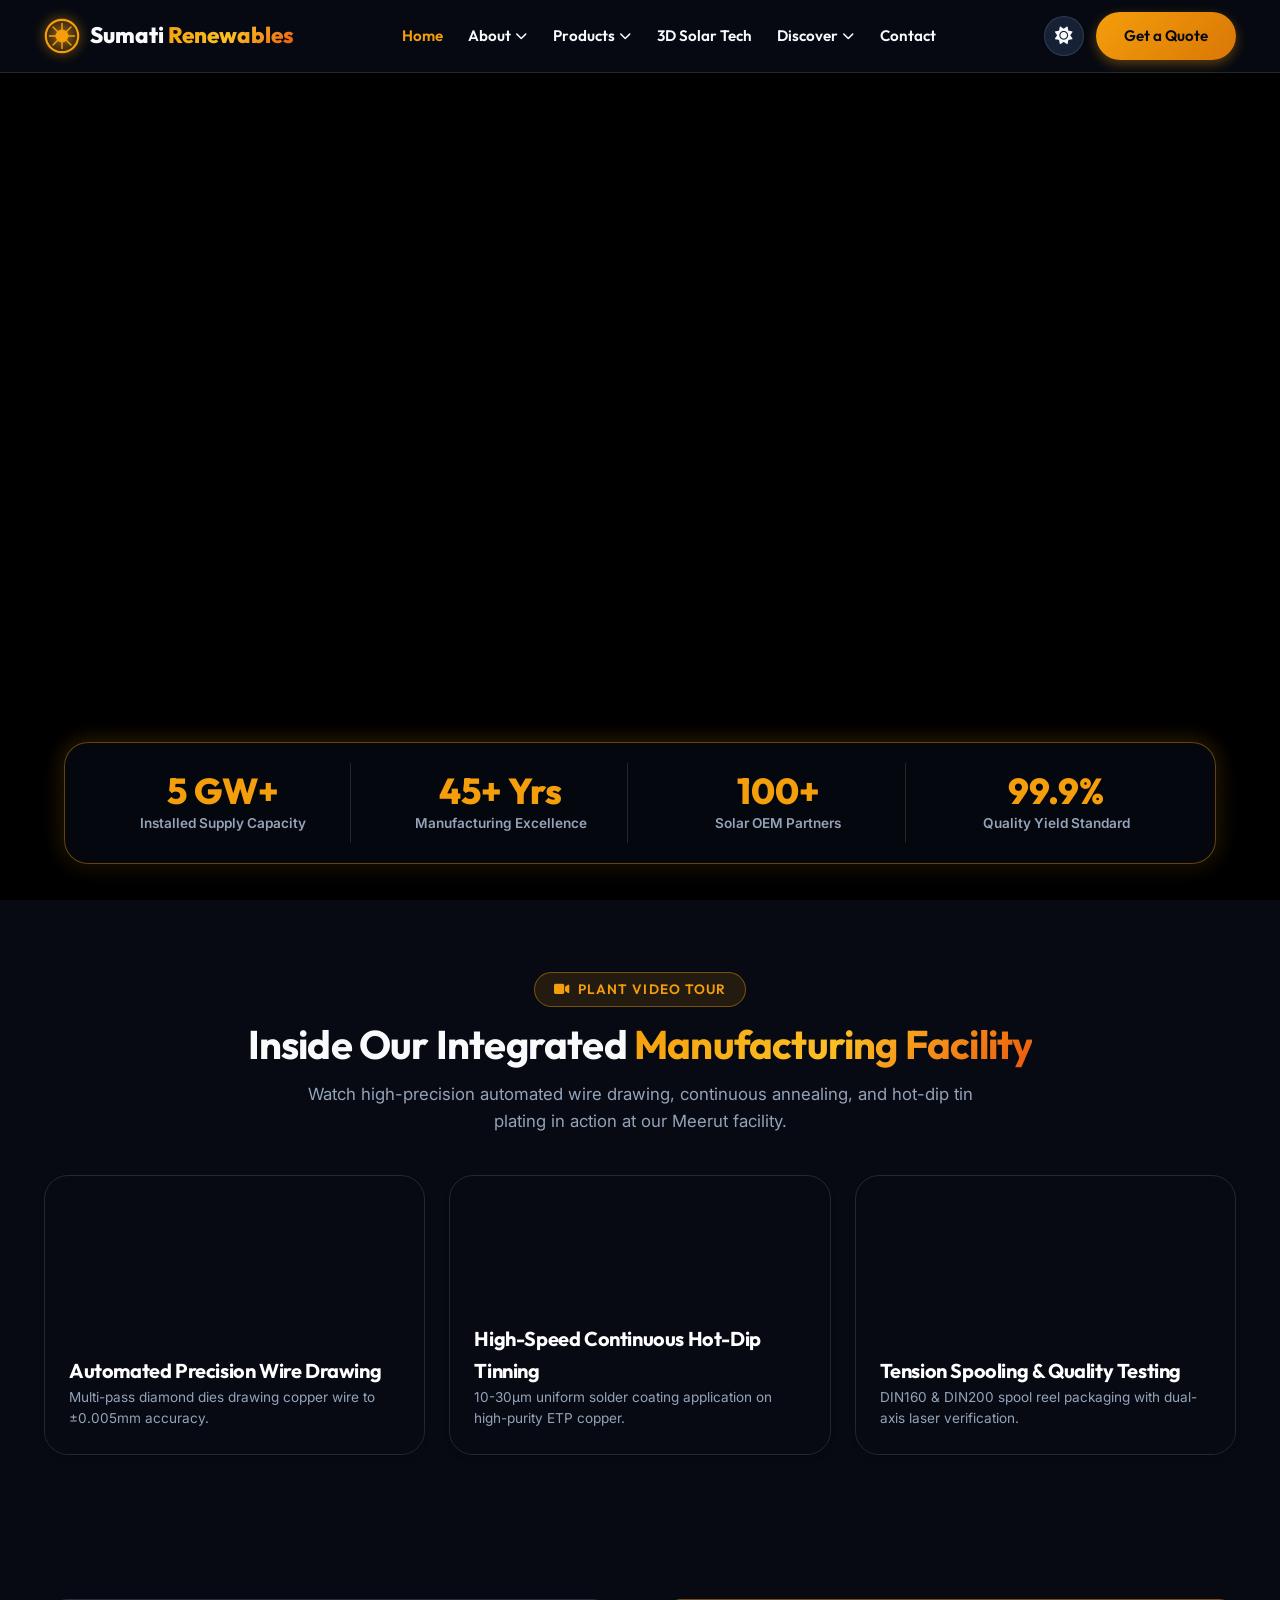
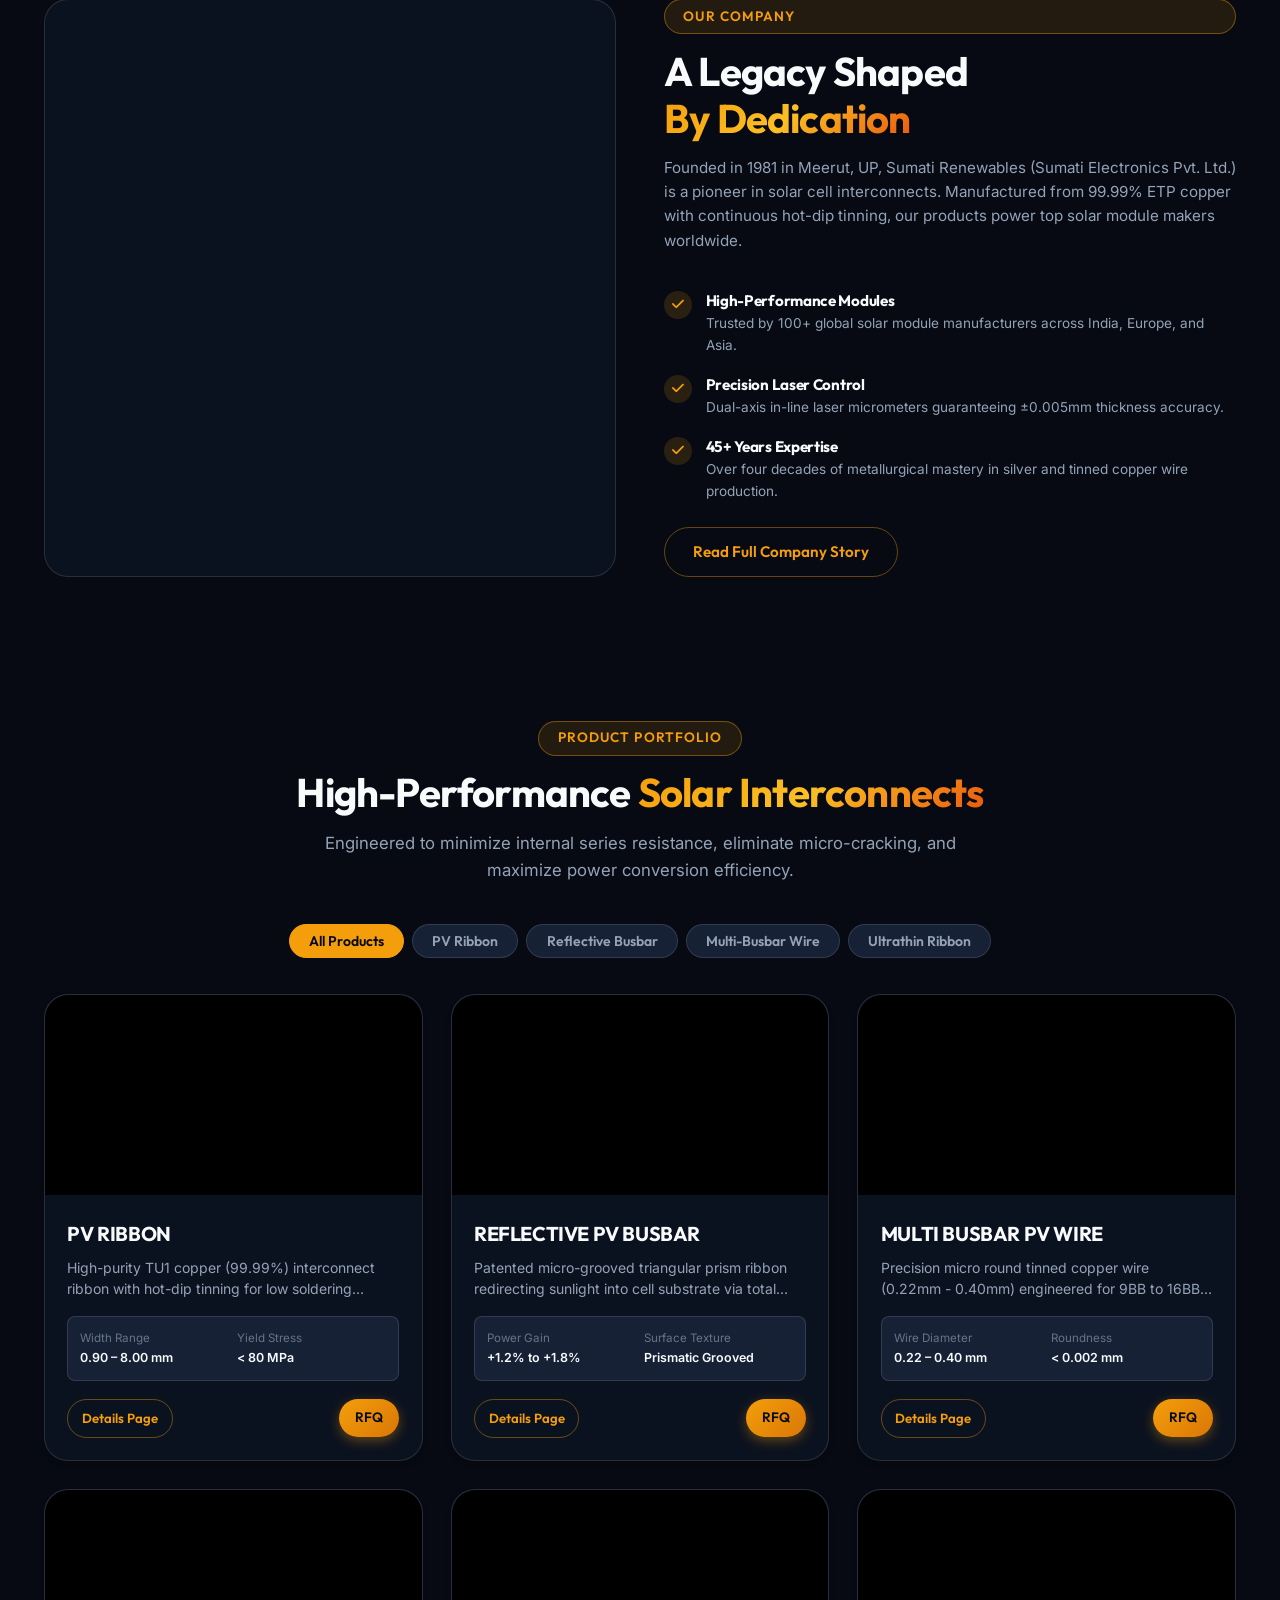
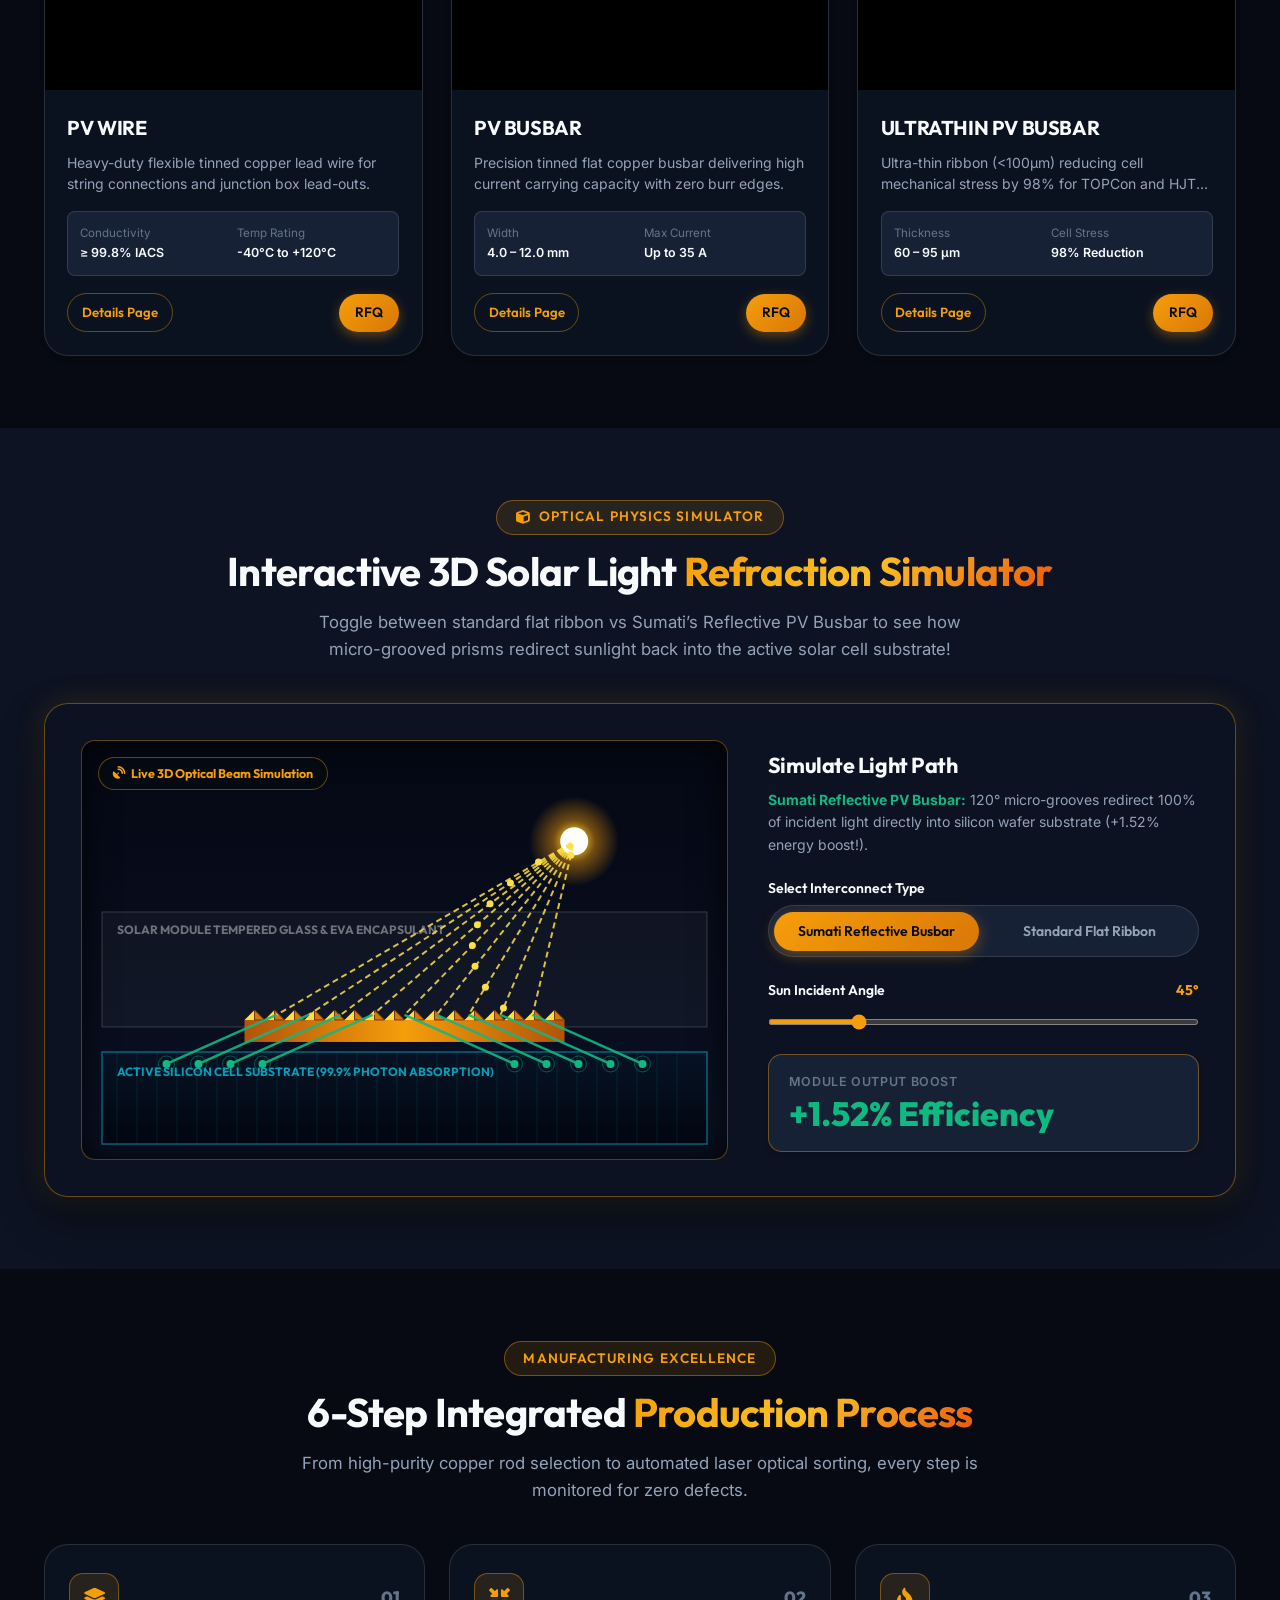
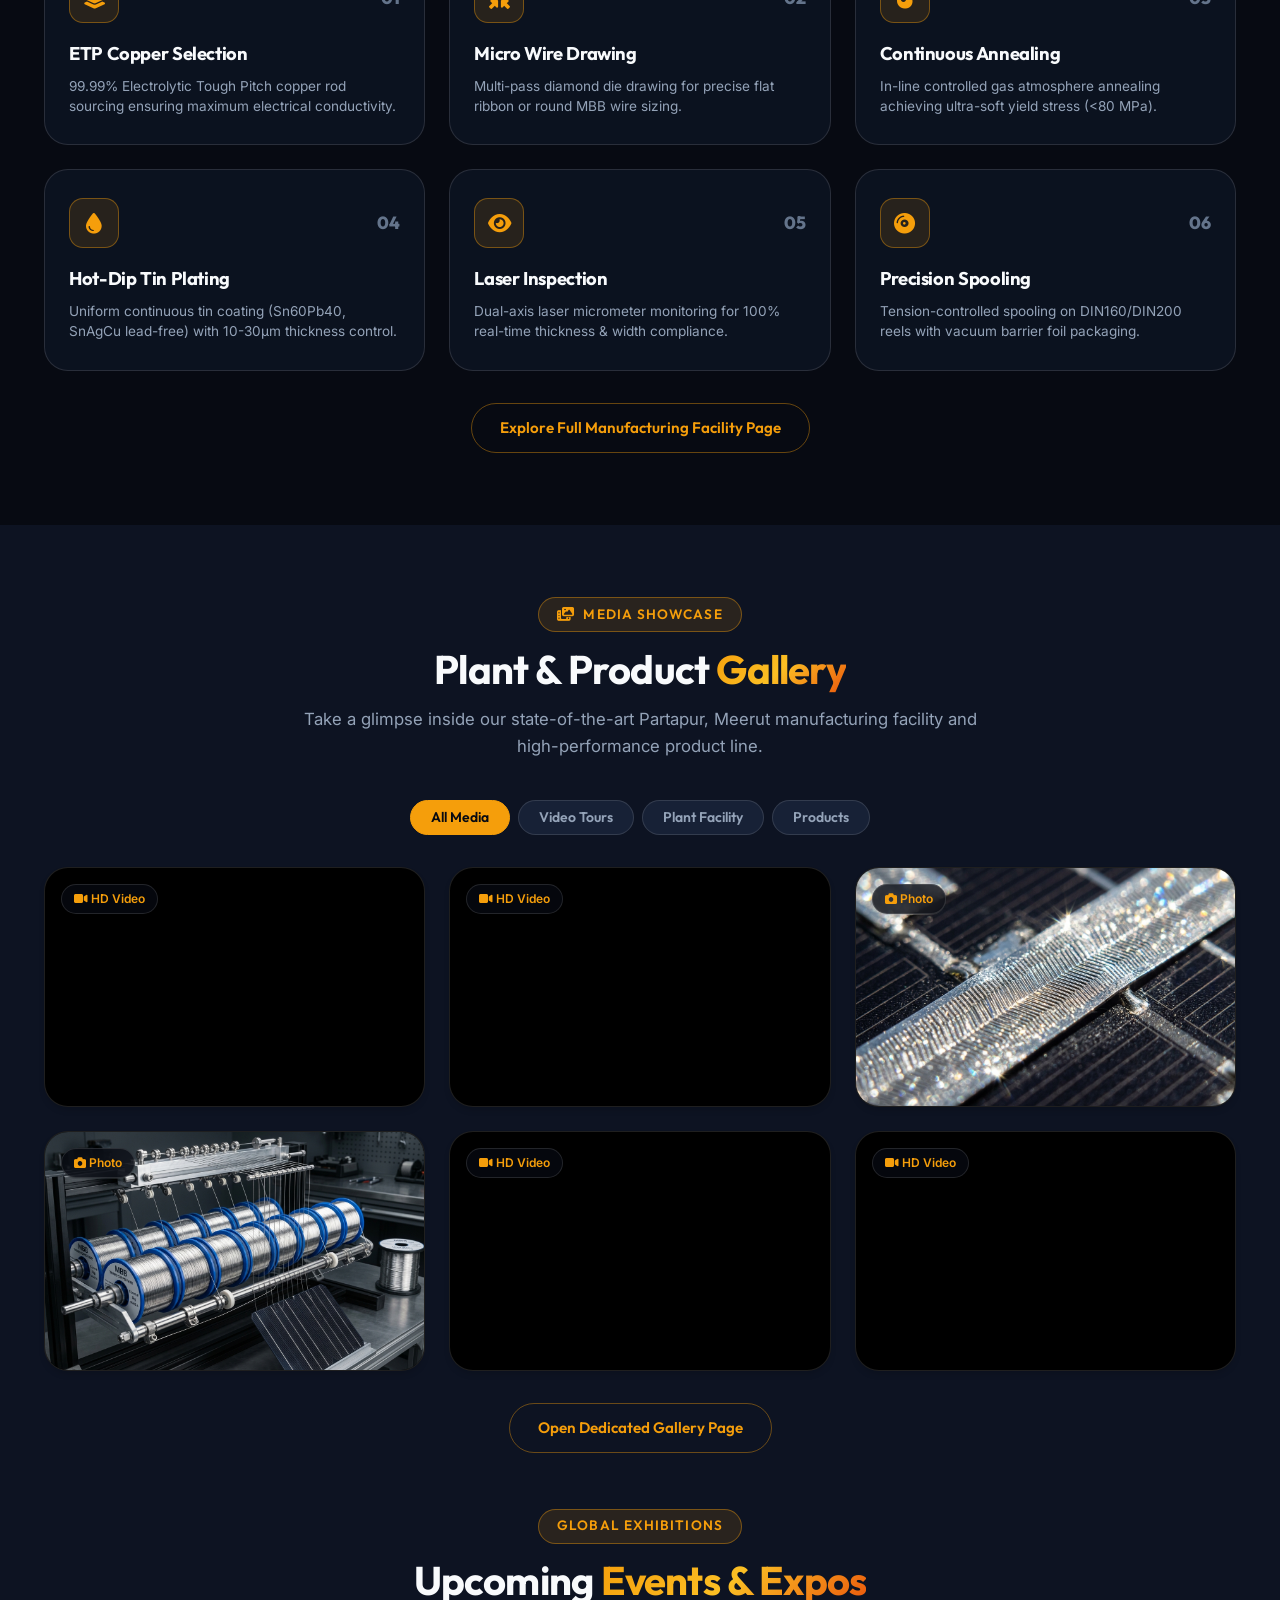
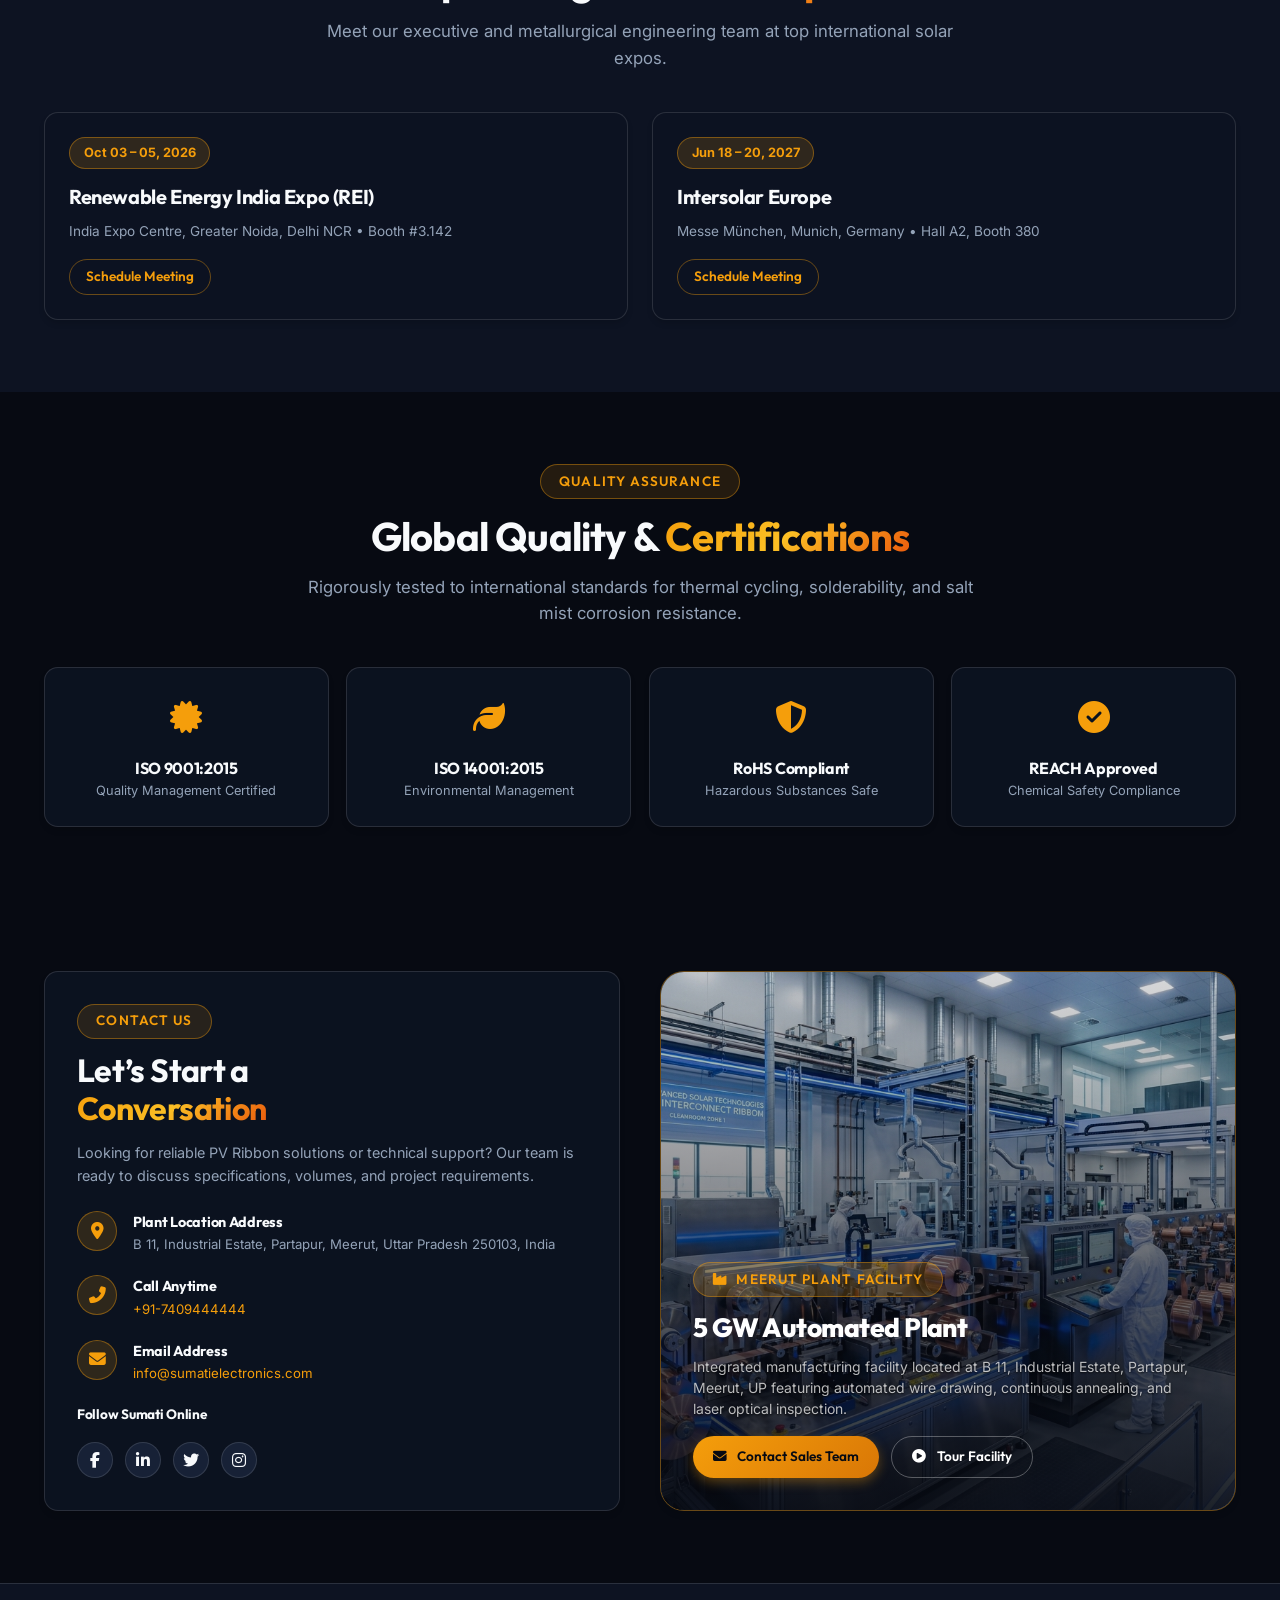
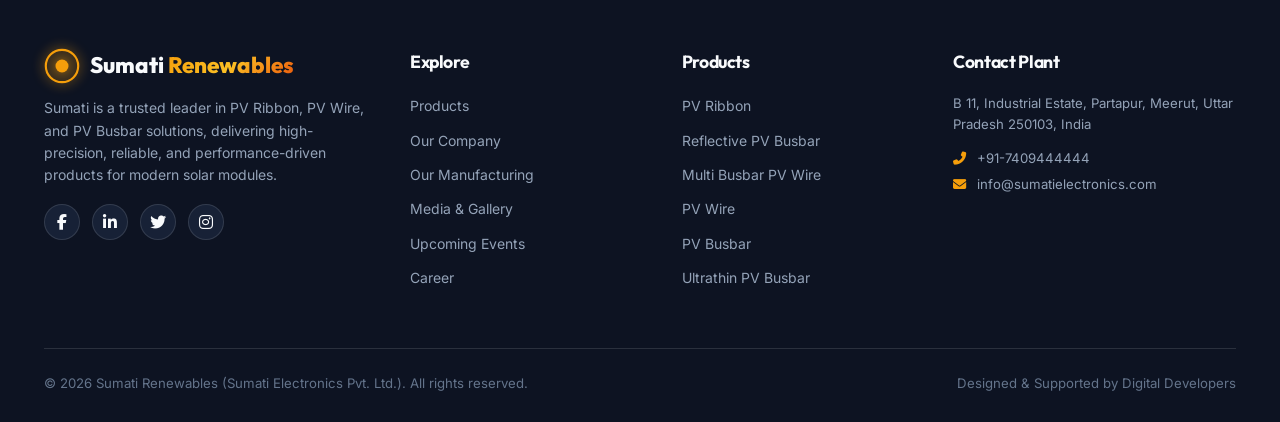
==== commit f201e755: "working website first backup" ====
--- a/index.html
+++ b/index.html
@@ -38,7 +38,7 @@
   <!-- Header Navigation -->
   <header class="header">
     <div class="container nav-wrapper">
-      <a href="#home" class="brand-logo">
+      <a href="index.html#home" class="brand-logo">
         <svg viewBox="0 0 100 100" fill="none" xmlns="http://www.w3.org/2000/svg">
           <circle cx="50" cy="50" r="45" stroke="#F59E0B" stroke-width="6" />
           <path d="M50 15 L50 85 M15 50 L85 50 M25 25 L75 75 M25 75 L75 25" stroke="#F59E0B" stroke-width="4"
@@ -50,51 +50,49 @@
 
       <nav class="nav-menu" id="nav-menu">
         <div class="nav-item">
-          <a href="#home" class="nav-link active">Home</a>
+          <a href="index.html#home" class="nav-link active">Home</a>
         </div>
 
         <div class="nav-item">
-          <a href="#about" class="nav-link">About <i class="fas fa-chevron-down" style="font-size: 0.75rem;"></i></a>
-          <div class="dropdown-menu">
-            <a href="#about" class="dropdown-item">Our Company</a>
-            <a href="#manufacturing" class="dropdown-item">Our Manufacturing</a>
-          </div>
-        </div>
-
-        <div class="nav-item">
-          <a href="#products" class="nav-link">Products <i class="fas fa-chevron-down"
+          <a href="our-company.html" class="nav-link">About <i class="fas fa-chevron-down"
               style="font-size: 0.75rem;"></i></a>
           <div class="dropdown-menu">
-            <a href="#products" class="dropdown-item">PV Ribbon</a>
-            <a href="#products" class="dropdown-item">Reflective PV Busbar</a>
-            <a href="#products" class="dropdown-item">Multi-Busbar (MBB) Wire</a>
-            <a href="#products" class="dropdown-item">PV Wire</a>
-            <a href="#products" class="dropdown-item">PV Busbar</a>
-            <a href="#products" class="dropdown-item">Ultrathin PV Busbar</a>
+            <a href="our-company.html" class="dropdown-item">Our Company</a>
+            <a href="our-manufacturing.html" class="dropdown-item">Our Manufacturing</a>
+            <a href="our-company.html#milestones" class="dropdown-item">Company Milestones</a>
           </div>
         </div>
 
         <div class="nav-item">
-          <a href="#3d-demo" class="nav-link">3D Solar Tech</a>
-        </div>
-
-        <div class="nav-item">
-          <a href="#calculator" class="nav-link">Ribbon Calculator</a>
-        </div>
-
-        <div class="nav-item">
-          <a href="#discover" class="nav-link">Discover <i class="fas fa-chevron-down"
+          <a href="index.html#products" class="nav-link">Products <i class="fas fa-chevron-down"
               style="font-size: 0.75rem;"></i></a>
           <div class="dropdown-menu">
-            <a href="#gallery" class="dropdown-item">Media & Gallery</a>
-            <a href="#events" class="dropdown-item">Upcoming Events</a>
-            <a href="#milestones" class="dropdown-item">Milestones</a>
-            <a href="#career" class="dropdown-item">Career</a>
+            <a href="pv-ribbon.html" class="dropdown-item">PV Ribbon</a>
+            <a href="reflective-pv-busbar.html" class="dropdown-item">Reflective PV Busbar</a>
+            <a href="multi-busbar-pv-wire.html" class="dropdown-item">Multi-Busbar (MBB) Wire</a>
+            <a href="pv-wire.html" class="dropdown-item">PV Wire</a>
+            <a href="pv-busbar.html" class="dropdown-item">PV Busbar</a>
+            <a href="ultrathin-pv-busbar.html" class="dropdown-item">Ultrathin PV Busbar</a>
           </div>
         </div>
 
         <div class="nav-item">
-          <a href="#contact" class="nav-link">Contact</a>
+          <a href="index.html#3d-demo" class="nav-link">3D Solar Tech</a>
+        </div>
+
+        <div class="nav-item">
+          <a href="gallery.html" class="nav-link">Discover <i class="fas fa-chevron-down"
+              style="font-size: 0.75rem;"></i></a>
+          <div class="dropdown-menu">
+            <a href="gallery.html" class="dropdown-item">Media & Gallery</a>
+            <a href="upcoming-events.html" class="dropdown-item">Upcoming Events</a>
+            <a href="our-company.html" class="dropdown-item">Our Story</a>
+            <a href="career.html" class="dropdown-item">Career</a>
+          </div>
+        </div>
+
+        <div class="nav-item">
+          <a href="contact.html" class="nav-link">Contact</a>
         </div>
       </nav>
 
@@ -102,7 +100,7 @@
         <button class="theme-toggle-btn" id="theme-toggle-btn" aria-label="Toggle Theme">
           <i class="fas fa-sun"></i>
         </button>
-        <a href="#contact" class="btn btn-primary">Get a Quote</a>
+        <a href="contact.html" class="btn btn-primary">Get a Quote</a>
         <button class="mobile-nav-toggle" id="mobile-nav-toggle" aria-label="Toggle Navigation">
           <i class="fas fa-bars"></i>
         </button>
@@ -189,7 +187,7 @@
     </div>
   </section>
 
-  <!-- About Section - Perfectly Equalized Left & Right Columns -->
+  <!-- About Us Section -->
   <section class="about section-padding" id="about">
     <div class="container">
       <div class="about-grid">
@@ -236,66 +234,16 @@
               </div>
             </div>
           </div>
+
+          <div style="margin-top: 1.5rem;">
+            <a href="our-company.html" class="btn btn-outline">Read Full Company Story</a>
+          </div>
         </div>
       </div>
     </div>
   </section>
 
-  <!-- Interactive 3D Solar Light Refraction Simulator -->
-  <section class="refraction-section section-padding" id="3d-demo">
-    <div class="container">
-      <div class="text-center">
-        <span class="section-tag"><i class="fas fa-cube"></i> Technology Showcase</span>
-        <h2 class="section-title">Interactive 3D Solar Light <span class="text-gradient">Refraction Simulator</span>
-        </h2>
-        <p class="section-subtitle">Toggle between standard flat ribbon vs Sumati’s Reflective PV Busbar to see how
-          micro-grooved prisms redirect sunlight back into the active solar cell substrate!</p>
-      </div>
-
-      <div class="refraction-wrapper">
-        <div class="refraction-canvas-container">
-          <canvas id="refraction-canvas"></canvas>
-        </div>
-
-        <div class="refraction-controls">
-          <div>
-            <h3 style="font-size: 1.35rem; margin-bottom: 0.5rem;">Simulate Light Path</h3>
-            <p id="refraction-status-text" style="font-size: 0.9rem; color: var(--text-muted);">
-              <strong style="color: var(--accent-green);">Sumati Reflective PV Busbar:</strong> Incident light strikes
-              3D triangular micro-grooves and redirects 100% into silicon wafer cell substrate (+1.52% power gain!).
-            </p>
-          </div>
-
-          <div>
-            <label
-              style="font-family: 'Outfit', sans-serif; font-weight: 600; margin-bottom: 0.4rem; display: block; font-size: 0.9rem;">Select
-              Interconnect Type</label>
-            <div class="control-switch-group">
-              <button class="switch-btn active" id="switch-reflective">Sumati Reflective Busbar</button>
-              <button class="switch-btn" id="switch-flat">Standard Flat Ribbon</button>
-            </div>
-          </div>
-
-          <div>
-            <label
-              style="font-family: 'Outfit', sans-serif; font-weight: 600; margin-bottom: 0.4rem; display: block; font-size: 0.9rem;">Sun
-              Incident Angle</label>
-            <input type="range" id="sun-angle-slider" min="15" max="165" value="45" class="calc-range">
-          </div>
-
-          <div
-            style="padding: 1rem; background: var(--bg-tertiary); border-radius: var(--radius-md); border: 1px solid var(--border-light);">
-            <div style="font-size: 0.8rem; color: var(--text-subtle);">Module Output Boost</div>
-            <div
-              style="font-family: 'Outfit', sans-serif; font-size: 1.75rem; font-weight: 800; color: var(--accent-green);">
-              +1.52% Efficiency</div>
-          </div>
-        </div>
-      </div>
-    </div>
-  </section>
-
-  <!-- Products Showcase -->
+  <!-- Products Showcase (Official pvribbon.in Product Videos & 2-Line Minimal Cards) -->
   <section class="products section-padding" id="products">
     <div class="container">
       <div class="text-center">
@@ -314,22 +262,22 @@
         <button class="filter-btn" data-filter="ultrathin">Ultrathin Ribbon</button>
       </div>
 
-      <!-- Products Grid -->
+      <!-- Minimal Products Grid with Official Website Videos -->
       <div class="products-grid">
 
-        <!-- Product Card 1 -->
+        <!-- Product Card 1: PV RIBBON (Official Video: pv.mp4) -->
         <div class="product-card glass-card" data-category="pv-ribbon">
           <div class="product-thumb">
-            <video autoplay loop muted playsinline style="width:100%; height:100%; object-fit:cover;">
-              <source src="assets/videos/pv_ribbon.mp4" type="video/mp4">
+            <video autoplay loop muted playsinline>
+              <source src="assets/videos/pv.mp4" type="video/mp4">
             </video>
             <span class="product-tag-badge">Flagship</span>
           </div>
           <div class="product-body">
             <div>
               <h3 class="product-title">PV RIBBON</h3>
-              <p class="product-desc">Manufactured from high-purity TU1 copper (99.99%), our Interconnect Ribbon
-                undergoes precision rolling and hot-dip tinning to minimize soldering temperature.</p>
+              <p class="product-desc">High-purity TU1 copper (99.99%) interconnect ribbon with hot-dip tinning for low
+                soldering temperature.</p>
             </div>
             <div class="product-specs-preview">
               <div class="spec-mini-item">
@@ -342,23 +290,26 @@
               </div>
             </div>
             <div class="product-card-footer">
-              <button class="btn btn-outline btn-view-spec" data-product="pv-ribbon">View Specs</button>
-              <a href="#contact" class="btn btn-primary" style="padding: 0.5rem 1rem; font-size: 0.85rem;">RFQ</a>
-            </div>
-          </div>
-        </div>
-
-        <!-- Product Card 2 -->
+              <a href="pv-ribbon.html" class="btn btn-outline"
+                style="padding: 0.5rem 0.85rem; font-size: 0.825rem;">Details Page</a>
+              <a href="contact.html" class="btn btn-primary" style="padding: 0.5rem 1rem; font-size: 0.85rem;">RFQ</a>
+            </div>
+          </div>
+        </div>
+
+        <!-- Product Card 2: REFLECTIVE PV BUSBAR (Official Video: 1.mp4) -->
         <div class="product-card glass-card" data-category="reflective">
           <div class="product-thumb">
-            <img src="assets/images/reflective_busbar_product.jpg" alt="Reflective Light-Redirecting PV Busbar">
+            <video autoplay loop muted playsinline>
+              <source src="assets/videos/1.mp4" type="video/mp4">
+            </video>
             <span class="product-tag-badge">+1.5% Gain</span>
           </div>
           <div class="product-body">
             <div>
               <h3 class="product-title">REFLECTIVE PV BUSBAR</h3>
-              <p class="product-desc">Patented micro-grooved triangular prism ribbon that redirects light back onto
-                active solar cells via glass internal reflection.</p>
+              <p class="product-desc">Patented micro-grooved triangular prism ribbon redirecting sunlight into cell
+                substrate via total internal reflection.</p>
             </div>
             <div class="product-specs-preview">
               <div class="spec-mini-item">
@@ -371,23 +322,26 @@
               </div>
             </div>
             <div class="product-card-footer">
-              <button class="btn btn-outline btn-view-spec" data-product="reflective-busbar">View Specs</button>
-              <a href="#contact" class="btn btn-primary" style="padding: 0.5rem 1rem; font-size: 0.85rem;">RFQ</a>
-            </div>
-          </div>
-        </div>
-
-        <!-- Product Card 3 -->
+              <a href="reflective-pv-busbar.html" class="btn btn-outline"
+                style="padding: 0.5rem 0.85rem; font-size: 0.825rem;">Details Page</a>
+              <a href="contact.html" class="btn btn-primary" style="padding: 0.5rem 1rem; font-size: 0.85rem;">RFQ</a>
+            </div>
+          </div>
+        </div>
+
+        <!-- Product Card 3: MULTI BUSBAR PV WIRE (Official Video: 2.mp4) -->
         <div class="product-card glass-card" data-category="mbb">
           <div class="product-thumb">
-            <img src="assets/images/multi_busbar_wire.jpg" alt="Multi-Busbar MBB PV Wire">
+            <video autoplay loop muted playsinline>
+              <source src="assets/videos/2.mp4" type="video/mp4">
+            </video>
             <span class="product-tag-badge">9BB - 16BB</span>
           </div>
           <div class="product-body">
             <div>
               <h3 class="product-title">MULTI BUSBAR PV WIRE</h3>
-              <p class="product-desc">Precision micro round tinned copper wire (0.22mm - 0.40mm) designed for
-                high-density multi-busbar solar cell interconnects.</p>
+              <p class="product-desc">Precision micro round tinned copper wire (0.22mm - 0.40mm) engineered for 9BB to
+                16BB solar modules.</p>
             </div>
             <div class="product-specs-preview">
               <div class="spec-mini-item">
@@ -400,23 +354,26 @@
               </div>
             </div>
             <div class="product-card-footer">
-              <button class="btn btn-outline btn-view-spec" data-product="multi-busbar">View Specs</button>
-              <a href="#contact" class="btn btn-primary" style="padding: 0.5rem 1rem; font-size: 0.85rem;">RFQ</a>
-            </div>
-          </div>
-        </div>
-
-        <!-- Product Card 4 -->
+              <a href="multi-busbar-pv-wire.html" class="btn btn-outline"
+                style="padding: 0.5rem 0.85rem; font-size: 0.825rem;">Details Page</a>
+              <a href="contact.html" class="btn btn-primary" style="padding: 0.5rem 1rem; font-size: 0.85rem;">RFQ</a>
+            </div>
+          </div>
+        </div>
+
+        <!-- Product Card 4: PV WIRE (Official Video: 3.mp4) -->
         <div class="product-card glass-card" data-category="pv-ribbon">
           <div class="product-thumb">
-            <img src="assets/images/pv_ribbon_product.jpg" alt="Tinned Copper PV Wire">
+            <video autoplay loop muted playsinline>
+              <source src="assets/videos/3.mp4" type="video/mp4">
+            </video>
             <span class="product-tag-badge">Flexible</span>
           </div>
           <div class="product-body">
             <div>
               <h3 class="product-title">PV WIRE</h3>
-              <p class="product-desc">Heavy-duty tinned copper lead wire for inter-string connections and high current
-                carrying junction box lead-outs.</p>
+              <p class="product-desc">Heavy-duty flexible tinned copper lead wire for string connections and junction
+                box lead-outs.</p>
             </div>
             <div class="product-specs-preview">
               <div class="spec-mini-item">
@@ -429,23 +386,26 @@
               </div>
             </div>
             <div class="product-card-footer">
-              <button class="btn btn-outline btn-view-spec" data-product="pv-wire">View Specs</button>
-              <a href="#contact" class="btn btn-primary" style="padding: 0.5rem 1rem; font-size: 0.85rem;">RFQ</a>
-            </div>
-          </div>
-        </div>
-
-        <!-- Product Card 5 -->
+              <a href="pv-wire.html" class="btn btn-outline"
+                style="padding: 0.5rem 0.85rem; font-size: 0.825rem;">Details Page</a>
+              <a href="contact.html" class="btn btn-primary" style="padding: 0.5rem 1rem; font-size: 0.85rem;">RFQ</a>
+            </div>
+          </div>
+        </div>
+
+        <!-- Product Card 5: PV BUSBAR (Official Video: 4.mp4) -->
         <div class="product-card glass-card" data-category="reflective">
           <div class="product-thumb">
-            <img src="assets/images/reflective_busbar_product.jpg" alt="Precision PV Busbar">
+            <video autoplay loop muted playsinline>
+              <source src="assets/videos/4.mp4" type="video/mp4">
+            </video>
             <span class="product-tag-badge">Heavy Duty</span>
           </div>
           <div class="product-body">
             <div>
               <h3 class="product-title">PV BUSBAR</h3>
-              <p class="product-desc">Tinned flat copper busbar for string connections, offering high current handling
-                capacity and zero burr edges.</p>
+              <p class="product-desc">Precision tinned flat copper busbar delivering high current carrying capacity with
+                zero burr edges.</p>
             </div>
             <div class="product-specs-preview">
               <div class="spec-mini-item">
@@ -458,23 +418,26 @@
               </div>
             </div>
             <div class="product-card-footer">
-              <button class="btn btn-outline btn-view-spec" data-product="pv-busbar">View Specs</button>
-              <a href="#contact" class="btn btn-primary" style="padding: 0.5rem 1rem; font-size: 0.85rem;">RFQ</a>
-            </div>
-          </div>
-        </div>
-
-        <!-- Product Card 6 -->
+              <a href="pv-busbar.html" class="btn btn-outline"
+                style="padding: 0.5rem 0.85rem; font-size: 0.825rem;">Details Page</a>
+              <a href="contact.html" class="btn btn-primary" style="padding: 0.5rem 1rem; font-size: 0.85rem;">RFQ</a>
+            </div>
+          </div>
+        </div>
+
+        <!-- Product Card 6: ULTRATHIN PV BUSBAR (Official Video: 5.mp4) -->
         <div class="product-card glass-card" data-category="ultrathin">
           <div class="product-thumb">
-            <img src="assets/images/multi_busbar_wire.jpg" alt="Ultrathin PV Busbar">
+            <video autoplay loop muted playsinline>
+              <source src="assets/videos/5.mp4" type="video/mp4">
+            </video>
             <span class="product-tag-badge">TOPCon / HJT</span>
           </div>
           <div class="product-body">
             <div>
               <h3 class="product-title">ULTRATHIN PV BUSBAR</h3>
-              <p class="product-desc">Ultra-thin ribbon (&lt;100 microns) tailored for TOPCon, PERC, and HJT glass-glass
-                module architectures.</p>
+              <p class="product-desc">Ultra-thin ribbon (&lt;100µm) reducing cell mechanical stress by 98% for TOPCon
+                and HJT modules.</p>
             </div>
             <div class="product-specs-preview">
               <div class="spec-mini-item">
@@ -487,8 +450,9 @@
               </div>
             </div>
             <div class="product-card-footer">
-              <button class="btn btn-outline btn-view-spec" data-product="ultrathin-busbar">View Specs</button>
-              <a href="#contact" class="btn btn-primary" style="padding: 0.5rem 1rem; font-size: 0.85rem;">RFQ</a>
+              <a href="ultrathin-pv-busbar.html" class="btn btn-outline"
+                style="padding: 0.5rem 0.85rem; font-size: 0.825rem;">Details Page</a>
+              <a href="contact.html" class="btn btn-primary" style="padding: 0.5rem 1rem; font-size: 0.85rem;">RFQ</a>
             </div>
           </div>
         </div>
@@ -497,101 +461,58 @@
     </div>
   </section>
 
-  <!-- Solar Ribbon Calculator Section -->
-  <section class="calculator-section section-padding" id="calculator">
+  <!-- Interactive 3D Solar Light Refraction Simulator -->
+  <section class="refraction-section section-padding" id="3d-demo">
     <div class="container">
       <div class="text-center">
-        <span class="section-tag">Engineering Tool</span>
-        <h2 class="section-title">Solar Ribbon Resistance & <span class="text-gradient">Power Gain Calculator</span>
+        <span class="section-tag"><i class="fas fa-cube"></i> Optical Physics Simulator</span>
+        <h2 class="section-title">Interactive 3D Solar Light <span class="text-gradient">Refraction Simulator</span>
         </h2>
-        <p class="section-subtitle">Input custom ribbon dimensions to compute cross-sectional area, electrical
-          resistance ($\text{m}\Omega/\text{m}$), and module power savings.</p>
-      </div>
-
-      <div class="calc-card-wrapper">
-        <!-- Calculator Inputs -->
-        <div>
-          <h3 style="font-size: 1.3rem; margin-bottom: 1.1rem;">Ribbon Dimensions</h3>
-
-          <div class="calc-form-group">
-            <div class="calc-label">
-              <span>Ribbon Width (mm)</span>
-              <span id="val-width" style="color: var(--accent-gold); font-weight: 700;">1.50 mm</span>
-            </div>
-            <input type="range" id="calc-width" min="0.80" max="6.00" step="0.05" value="1.50" class="calc-range">
-          </div>
-
-          <div class="calc-form-group">
-            <div class="calc-label">
-              <span>Ribbon Thickness (mm)</span>
-              <span id="val-thick" style="color: var(--accent-gold); font-weight: 700;">0.20 mm</span>
-            </div>
-            <input type="range" id="calc-thickness" min="0.06" max="0.50" step="0.01" value="0.20" class="calc-range">
-          </div>
-
-          <div class="calc-form-group">
-            <div class="calc-label">
-              <span>Interconnect String Length (m)</span>
-              <span id="val-length" style="color: var(--accent-gold); font-weight: 700;">1.2 m</span>
-            </div>
-            <input type="range" id="calc-length" min="0.5" max="3.0" step="0.1" value="1.2" class="calc-range">
-          </div>
-
-          <div class="calc-form-group">
-            <label class="calc-label">Solar Cell Busbars</label>
-            <select id="calc-busbars" class="calc-select">
-              <option value="9">9 Busbars (9BB)</option>
-              <option value="10" selected>10 Busbars (10BB)</option>
-              <option value="12">12 Busbars (12BB)</option>
-              <option value="16">16 Busbars (SMBB)</option>
-            </select>
-          </div>
-        </div>
-
-        <!-- Calculator Results -->
-        <div class="calc-results-card">
-          <div class="meter-wrapper">
-            <svg class="svg-meter" viewBox="0 0 100 100">
-              <circle class="meter-bg-circle" cx="50" cy="50" r="40"></circle>
-              <circle class="meter-val-circle" id="meter-circle" cx="50" cy="50" r="40"></circle>
-            </svg>
-            <div>
-              <h3 style="font-size: 1.2rem;">Live Efficiency Meter</h3>
-              <p style="font-size: 0.8rem; color: var(--text-muted);">Real-time resistance & module power calculation.
-              </p>
-            </div>
-          </div>
-
+        <p class="section-subtitle">Toggle between standard flat ribbon vs Sumati’s Reflective PV Busbar to see how
+          micro-grooved prisms redirect sunlight back into the active solar cell substrate!</p>
+      </div>
+
+      <div class="refraction-wrapper">
+        <div class="refraction-canvas-container">
+          <span class="refraction-canvas-tag"><i class="fas fa-satellite-dish"></i> Live 3D Optical Beam
+            Simulation</span>
+          <canvas id="refraction-canvas"></canvas>
+        </div>
+
+        <div class="refraction-controls">
           <div>
-            <div class="result-row">
-              <div>
-                <div style="font-weight: 600;">Cross-Sectional Area</div>
-                <div style="font-size: 0.8rem; color: var(--text-muted);">Conductor area</div>
-              </div>
-              <div class="result-val" id="res-area">0.300 mm²</div>
-            </div>
-
-            <div class="result-row">
-              <div>
-                <div style="font-weight: 600;">String Series Resistance</div>
-                <div style="font-size: 0.8rem; color: var(--text-muted);">$\text{m}\Omega$ per string</div>
-              </div>
-              <div class="result-val" id="res-resistance">6.89 mΩ</div>
-            </div>
-
-            <div class="result-row">
-              <div>
-                <div style="font-weight: 600;">Est. Module Power Boost</div>
-                <div style="font-size: 0.8rem; color: var(--text-muted);">Power gain output</div>
-              </div>
-              <div class="result-val" id="res-power-saved" style="color: var(--accent-green);">+1.45 W</div>
-            </div>
-          </div>
-
-          <div style="margin-top: 1rem; text-align: center;">
-            <a href="#contact" class="btn btn-primary" style="width: 100%;">
-              <i class="fas fa-file-invoice"></i> Request Spec Quote
-            </a>
+            <h3 style="font-size: 1.35rem; margin-bottom: 0.4rem;">Simulate Light Path</h3>
+            <p id="refraction-status-text" style="font-size: 0.875rem; color: var(--text-muted);">
+              <strong style="color: var(--accent-green);">Sumati Reflective PV Busbar:</strong> 120° micro-grooves
+              redirect 100% of incident light directly into silicon wafer substrate (+1.52% energy boost!).
+            </p>
+          </div>
+
+          <div>
+            <label
+              style="font-family: 'Outfit', sans-serif; font-weight: 600; margin-bottom: 0.35rem; display: block; font-size: 0.875rem;">Select
+              Interconnect Type</label>
+            <div class="control-switch-group">
+              <button class="switch-btn active" id="switch-reflective">Sumati Reflective Busbar</button>
+              <button class="switch-btn" id="switch-flat">Standard Flat Ribbon</button>
+            </div>
+          </div>
+
+          <div>
+            <div style="display: flex; justify-content: space-between; align-items: center; margin-bottom: 0.35rem;">
+              <label style="font-family: 'Outfit', sans-serif; font-weight: 600; font-size: 0.875rem;">Sun Incident
+                Angle</label>
+              <span id="sun-angle-val"
+                style="font-family: 'Outfit', sans-serif; font-weight: 700; color: var(--accent-gold); font-size: 0.875rem;">45°</span>
+            </div>
+            <input type="range" id="sun-angle-slider" min="15" max="165" value="45" class="calc-range">
+          </div>
+
+          <div class="metric-boost-card">
+            <div
+              style="font-size: 0.78rem; color: var(--text-subtle); text-transform: uppercase; font-weight: 600; letter-spacing: 0.05em; margin-bottom: 0.15rem;">
+              Module Output Boost</div>
+            <div class="metric-boost-val" id="metric-boost-val">+1.52% Efficiency</div>
           </div>
         </div>
       </div>
@@ -608,116 +529,214 @@
           is monitored for zero defects.</p>
       </div>
 
-      <!-- WOW Feature: Manufacturing Machine Simulator -->
-      <div class="mfg-simulator-card">
-        <h3 style="font-size: 1.25rem; margin-bottom: 0.75rem; text-align: center;">
-          <i class="fas fa-microchip" style="color: var(--accent-gold);"></i> Real-Time Automated Production Machine
-          Simulation
-        </h3>
-        <div class="mfg-canvas-box">
-          <canvas id="mfg-sim-canvas"></canvas>
-        </div>
-      </div>
-
-      <div class="process-timeline">
-        <div class="process-card glass-card">
-          <div class="process-step-num">01</div>
-          <h4 class="process-title">ETP Copper Selection</h4>
-          <p class="process-desc">99.99% Electrolytic Tough Pitch copper rod sourcing ensuring maximum electrical
-            conductivity.</p>
-        </div>
-
-        <div class="process-card glass-card">
-          <div class="process-step-num">02</div>
-          <h4 class="process-title">Micro Wire Drawing</h4>
-          <p class="process-desc">Multi-pass diamond die drawing for precise flat ribbon or round MBB wire sizing.</p>
-        </div>
-
-        <div class="process-card glass-card">
-          <div class="process-step-num">03</div>
-          <h4 class="process-title">Continuous Annealing</h4>
-          <p class="process-desc">In-line controlled gas atmosphere annealing achieving ultra-soft yield stress (&lt;80
-            MPa).</p>
-        </div>
-
-        <div class="process-card glass-card">
-          <div class="process-step-num">04</div>
-          <h4 class="process-title">Hot-Dip Tin Plating</h4>
-          <p class="process-desc">Uniform continuous tin coating (Sn60Pb40, SnAgCu lead-free) with 10-30µm thickness
-            control.</p>
-        </div>
-
-        <div class="process-card glass-card">
-          <div class="process-step-num">05</div>
-          <h4 class="process-title">Laser Inspection</h4>
-          <p class="process-desc">Dual-axis laser micrometer monitoring for 100% real-time thickness & width compliance.
-          </p>
-        </div>
-
-        <div class="process-card glass-card">
-          <div class="process-step-num">06</div>
-          <h4 class="process-title">Precision Spooling</h4>
-          <p class="process-desc">Tension-controlled spooling on DIN160/DIN200 reels with vacuum barrier foil packaging.
-          </p>
-        </div>
+      <!-- Minimalist Icon Box Grid -->
+      <div class="mfg-minimal-grid">
+
+        <!-- Step 1 Card -->
+        <div class="mfg-step-card">
+          <div class="mfg-step-header">
+            <div class="mfg-icon-box"><i class="fas fa-layer-group"></i></div>
+            <span class="mfg-step-num">01</span>
+          </div>
+          <div>
+            <h3 class="mfg-step-title">ETP Copper Selection</h3>
+            <p class="mfg-step-desc">99.99% Electrolytic Tough Pitch copper rod sourcing ensuring maximum electrical
+              conductivity.</p>
+          </div>
+        </div>
+
+        <!-- Step 2 Card -->
+        <div class="mfg-step-card">
+          <div class="mfg-step-header">
+            <div class="mfg-icon-box"><i class="fas fa-compress-arrows-alt"></i></div>
+            <span class="mfg-step-num">02</span>
+          </div>
+          <div>
+            <h3 class="mfg-step-title">Micro Wire Drawing</h3>
+            <p class="mfg-step-desc">Multi-pass diamond die drawing for precise flat ribbon or round MBB wire sizing.
+            </p>
+          </div>
+        </div>
+
+        <!-- Step 3 Card -->
+        <div class="mfg-step-card">
+          <div class="mfg-step-header">
+            <div class="mfg-icon-box"><i class="fas fa-fire-alt"></i></div>
+            <span class="mfg-step-num">03</span>
+          </div>
+          <div>
+            <h3 class="mfg-step-title">Continuous Annealing</h3>
+            <p class="mfg-step-desc">In-line controlled gas atmosphere annealing achieving ultra-soft yield stress
+              (&lt;80 MPa).</p>
+          </div>
+        </div>
+
+        <!-- Step 4 Card -->
+        <div class="mfg-step-card">
+          <div class="mfg-step-header">
+            <div class="mfg-icon-box"><i class="fas fa-tint"></i></div>
+            <span class="mfg-step-num">04</span>
+          </div>
+          <div>
+            <h3 class="mfg-step-title">Hot-Dip Tin Plating</h3>
+            <p class="mfg-step-desc">Uniform continuous tin coating (Sn60Pb40, SnAgCu lead-free) with 10-30µm thickness
+              control.</p>
+          </div>
+        </div>
+
+        <!-- Step 5 Card -->
+        <div class="mfg-step-card">
+          <div class="mfg-step-header">
+            <div class="mfg-icon-box"><i class="fas fa-eye"></i></div>
+            <span class="mfg-step-num">05</span>
+          </div>
+          <div>
+            <h3 class="mfg-step-title">Laser Inspection</h3>
+            <p class="mfg-step-desc">Dual-axis laser micrometer monitoring for 100% real-time thickness & width
+              compliance.</p>
+          </div>
+        </div>
+
+        <!-- Step 6 Card -->
+        <div class="mfg-step-card">
+          <div class="mfg-step-header">
+            <div class="mfg-icon-box"><i class="fas fa-compact-disc"></i></div>
+            <span class="mfg-step-num">06</span>
+          </div>
+          <div>
+            <h3 class="mfg-step-title">Precision Spooling</h3>
+            <p class="mfg-step-desc">Tension-controlled spooling on DIN160/DIN200 reels with vacuum barrier foil
+              packaging.</p>
+          </div>
+        </div>
+
+      </div>
+
+      <div class="text-center" style="margin-top: 2rem;">
+        <a href="our-manufacturing.html" class="btn btn-outline">Explore Full Manufacturing Facility Page</a>
       </div>
     </div>
   </section>
 
-  <!-- Discover Section: Media Gallery, Upcoming Events & Career -->
+  <!-- Ultra-Premium Discover & Gallery Section -->
   <section class="section-padding" id="discover" style="background: var(--bg-secondary);">
     <div class="container">
 
       <!-- Media Gallery -->
       <div id="gallery" style="margin-bottom: 3.5rem;">
         <div class="text-center">
-          <span class="section-tag">Media Showcase</span>
+          <span class="section-tag"><i class="fas fa-photo-video"></i> Media Showcase</span>
           <h2 class="section-title">Plant & Product <span class="text-gradient">Gallery</span></h2>
           <p class="section-subtitle">Take a glimpse inside our state-of-the-art Partapur, Meerut manufacturing facility
-            and product line.</p>
-        </div>
-
-        <div class="gallery-grid">
-          <div class="gallery-card glass-card">
+            and high-performance product line.</p>
+        </div>
+
+        <!-- Interactive Category Filter -->
+        <div class="gallery-filter-bar">
+          <button class="gallery-filter-btn active" data-filter="all">All Media</button>
+          <button class="gallery-filter-btn" data-filter="videos">Video Tours</button>
+          <button class="gallery-filter-btn" data-filter="facility">Plant Facility</button>
+          <button class="gallery-filter-btn" data-filter="products">Products</button>
+        </div>
+
+        <!-- Ultra-Premium Gallery Grid -->
+        <div class="gallery-grid" id="gallery-grid">
+
+          <!-- Item 1: Plant Video Tour -->
+          <div class="gallery-card glass-card" data-category="videos facility" data-type="video"
+            data-src="assets/videos/manufacturing_tour.mp4" data-title="Integrated Manufacturing Plant Facility"
+            data-desc="Automated wire drawing, annealing, and hot-dip tinning at Partapur, Meerut.">
             <video autoplay loop muted playsinline>
               <source src="assets/videos/manufacturing_tour.mp4" type="video/mp4">
             </video>
+            <span class="gallery-media-badge"><i class="fas fa-video"></i> HD Video</span>
             <div class="gallery-overlay">
-              <h4 style="color: #fff; font-size: 1rem;">Integrated Plant Facility</h4>
-              <p style="color: var(--text-muted); font-size: 0.8rem;">Partapur Industrial Estate, Meerut</p>
-            </div>
-          </div>
-
-          <div class="gallery-card glass-card">
+              <div class="gallery-play-icon"><i class="fas fa-play"></i></div>
+              <h4 class="gallery-item-title">Integrated Plant Facility</h4>
+              <p class="gallery-item-desc">Partapur Industrial Estate, Meerut</p>
+            </div>
+          </div>
+
+          <!-- Item 2: PV Ribbon Spool Video -->
+          <div class="gallery-card glass-card" data-category="videos products" data-type="video"
+            data-src="assets/videos/pv.mp4" data-title="Precision Tinned Copper Spool Array"
+            data-desc="DIN160 and DIN200 tension-controlled spools ready for packaging.">
             <video autoplay loop muted playsinline>
-              <source src="assets/videos/pv_ribbon.mp4" type="video/mp4">
+              <source src="assets/videos/pv.mp4" type="video/mp4">
             </video>
+            <span class="gallery-media-badge"><i class="fas fa-video"></i> HD Video</span>
             <div class="gallery-overlay">
-              <h4 style="color: #fff; font-size: 1rem;">Precision Spool Reel Array</h4>
-              <p style="color: var(--text-muted); font-size: 0.8rem;">DIN160 & DIN200 Reel Packaging</p>
-            </div>
-          </div>
-
-          <div class="gallery-card glass-card">
+              <div class="gallery-play-icon"><i class="fas fa-play"></i></div>
+              <h4 class="gallery-item-title">Precision Spool Reel Array</h4>
+              <p class="gallery-item-desc">DIN160 & DIN200 Reel Packaging</p>
+            </div>
+          </div>
+
+          <!-- Item 3: Reflective PV Busbar Texture -->
+          <div class="gallery-card glass-card" data-category="products" data-type="image"
+            data-src="assets/images/reflective_busbar_product.jpg" data-title="Micro-Grooved Prismatic Texture"
+            data-desc="Patented triangular micro-grooves redirecting light back to solar cell substrate.">
             <img src="assets/images/reflective_busbar_product.jpg" alt="Reflective PV Busbar Texture">
+            <span class="gallery-media-badge"><i class="fas fa-camera"></i> Photo</span>
             <div class="gallery-overlay">
-              <h4 style="color: #fff; font-size: 1rem;">Micro-Grooved Texture</h4>
-              <p style="color: var(--text-muted); font-size: 0.8rem;">Prismatic Light Refraction Surface</p>
-            </div>
-          </div>
-
-          <div class="gallery-card glass-card">
+              <div class="gallery-play-icon"><i class="fas fa-search-plus"></i></div>
+              <h4 class="gallery-item-title">Micro-Grooved Texture</h4>
+              <p class="gallery-item-desc">Prismatic Light Refraction Surface</p>
+            </div>
+          </div>
+
+          <!-- Item 4: Multi-Busbar Micro Wire -->
+          <div class="gallery-card glass-card" data-category="products" data-type="image"
+            data-src="assets/images/multi_busbar_wire.jpg" data-title="Multi-Busbar Micro Round Wire"
+            data-desc="0.22mm - 0.40mm ultra-fine tinned wire engineered for 9BB to 16BB modules.">
             <img src="assets/images/multi_busbar_wire.jpg" alt="Multi-Busbar MBB Wire">
+            <span class="gallery-media-badge"><i class="fas fa-camera"></i> Photo</span>
             <div class="gallery-overlay">
-              <h4 style="color: #fff; font-size: 1rem;">Multi-Busbar Micro Wire</h4>
-              <p style="color: var(--text-muted); font-size: 0.8rem;">0.22mm - 0.40mm Ultra-Fine Wire</p>
-            </div>
-          </div>
+              <div class="gallery-play-icon"><i class="fas fa-search-plus"></i></div>
+              <h4 class="gallery-item-title">Multi-Busbar Micro Wire</h4>
+              <p class="gallery-item-desc">0.22mm - 0.40mm Ultra-Fine Wire</p>
+            </div>
+          </div>
+
+          <!-- Item 5: Continuous Hot-Dip Tinning Video -->
+          <div class="gallery-card glass-card" data-category="videos facility" data-type="video"
+            data-src="assets/videos/1.mp4" data-title="Continuous Hot-Dip Tinning Process"
+            data-desc="10-30µm uniform solder coating application on high-purity ETP copper.">
+            <video autoplay loop muted playsinline>
+              <source src="assets/videos/1.mp4" type="video/mp4">
+            </video>
+            <span class="gallery-media-badge"><i class="fas fa-video"></i> HD Video</span>
+            <div class="gallery-overlay">
+              <div class="gallery-play-icon"><i class="fas fa-play"></i></div>
+              <h4 class="gallery-item-title">Continuous Hot-Dip Tinning</h4>
+              <p class="gallery-item-desc">10–30µm Uniform Solder Coating</p>
+            </div>
+          </div>
+
+          <!-- Item 6: Laser Optical Micrometer Inspection Video -->
+          <div class="gallery-card glass-card" data-category="videos facility" data-type="video"
+            data-src="assets/videos/2.mp4" data-title="Dual-Axis Laser Micrometer Quality Control"
+            data-desc="Real-time in-line dimension monitoring for ±0.005mm width and thickness tolerance.">
+            <video autoplay loop muted playsinline>
+              <source src="assets/videos/2.mp4" type="video/mp4">
+            </video>
+            <span class="gallery-media-badge"><i class="fas fa-video"></i> HD Video</span>
+            <div class="gallery-overlay">
+              <div class="gallery-play-icon"><i class="fas fa-play"></i></div>
+              <h4 class="gallery-item-title">Laser Optical Inspection</h4>
+              <p class="gallery-item-desc">Dual-Axis Micrometer Monitoring</p>
+            </div>
+          </div>
+
+        </div>
+
+        <div class="text-center" style="margin-top: 2rem;">
+          <a href="gallery.html" class="btn btn-outline">Open Dedicated Gallery Page</a>
         </div>
       </div>
 
       <!-- Upcoming Events -->
-      <div id="events" style="margin-bottom: 3.5rem;">
+      <div id="events">
         <div class="text-center">
           <span class="section-tag">Global Exhibitions</span>
           <h2 class="section-title">Upcoming <span class="text-gradient">Events & Expos</span></h2>
@@ -733,7 +752,7 @@
               <p style="color: var(--text-muted); font-size: 0.85rem; margin-bottom: 1rem;">India Expo Centre, Greater
                 Noida, Delhi NCR • Booth #3.142</p>
             </div>
-            <a href="#contact" class="btn btn-outline"
+            <a href="upcoming-events.html" class="btn btn-outline"
               style="padding: 0.4rem 1rem; font-size: 0.85rem; align-self: flex-start;">Schedule Meeting</a>
           </div>
 
@@ -744,142 +763,12 @@
               <p style="color: var(--text-muted); font-size: 0.85rem; margin-bottom: 1rem;">Messe München, Munich,
                 Germany • Hall A2, Booth 380</p>
             </div>
-            <a href="#contact" class="btn btn-outline"
+            <a href="upcoming-events.html" class="btn btn-outline"
               style="padding: 0.4rem 1rem; font-size: 0.85rem; align-self: flex-start;">Schedule Meeting</a>
           </div>
         </div>
       </div>
 
-      <!-- Career Opportunities -->
-      <div id="career">
-        <div class="text-center">
-          <span class="section-tag">Join Our Team</span>
-          <h2 class="section-title">Career Opportunities at <span class="text-gradient">Sumati</span></h2>
-          <p class="section-subtitle">Shape the future of solar interconnect manufacturing with India's industry leader.
-          </p>
-        </div>
-
-        <div class="events-grid">
-          <div class="event-card glass-card">
-            <div>
-              <h3 style="font-size: 1.2rem; margin-bottom: 0.35rem;">Senior Metallurgical Engineer</h3>
-              <p style="color: var(--accent-gold); font-weight: 600; font-size: 0.8rem; margin-bottom: 0.55rem;">
-                Full-Time • Meerut Facility</p>
-              <p style="color: var(--text-muted); font-size: 0.85rem; margin-bottom: 1rem;">Responsible for copper
-                annealing heat treatment optimization and low-temperature solder alloy formulation.</p>
-            </div>
-            <a href="#contact" class="btn btn-primary"
-              style="padding: 0.4rem 1rem; font-size: 0.85rem; align-self: flex-start;">Apply Now</a>
-          </div>
-
-          <div class="event-card glass-card">
-            <div>
-              <h3 style="font-size: 1.2rem; margin-bottom: 0.35rem;">QA / QC Lab Manager</h3>
-              <p style="color: var(--accent-gold); font-weight: 600; font-size: 0.8rem; margin-bottom: 0.55rem;">
-                Full-Time • Meerut Facility</p>
-              <p style="color: var(--text-muted); font-size: 0.85rem; margin-bottom: 1rem;">Oversee dual-axis laser
-                micrometers, solderability zero-cross time testers, and tensile test benches.</p>
-            </div>
-            <a href="#contact" class="btn btn-primary"
-              style="padding: 0.4rem 1rem; font-size: 0.85rem; align-self: flex-start;">Apply Now</a>
-          </div>
-        </div>
-      </div>
-
-    </div>
-  </section>
-
-  <!-- Company History & Milestones -->
-  <section class="milestones section-padding" id="milestones">
-    <div class="container">
-      <div class="text-center">
-        <span class="section-tag">45+ Years Heritage</span>
-        <h2 class="section-title">Milestones That <span class="text-gradient">Shaped Sumati</span></h2>
-        <p class="section-subtitle">Over four decades of metallurgical mastery and commitment to renewable energy
-          advancement.</p>
-      </div>
-
-      <div class="timeline-container">
-        <div class="timeline-item">
-          <div class="timeline-dot"></div>
-          <div class="timeline-card glass-card">
-            <div class="timeline-year">1982</div>
-            <h4 style="font-size: 1rem;">Foundation in Meerut</h4>
-            <p style="font-size: 0.825rem; color: var(--text-muted);">Sumati Electronics established with a focus on
-              high-precision electronic components.</p>
-          </div>
-        </div>
-
-        <div class="timeline-item">
-          <div class="timeline-dot"></div>
-          <div class="timeline-card glass-card">
-            <div class="timeline-year">2010</div>
-            <h4 style="font-size: 1rem;">Silver Wire Line</h4>
-            <p style="font-size: 0.825rem; color: var(--text-muted);">Entered silver-plated copper wire manufacturing
-              for electrical and solar sectors.</p>
-          </div>
-        </div>
-
-        <div class="timeline-item">
-          <div class="timeline-dot"></div>
-          <div class="timeline-card glass-card">
-            <div class="timeline-year">2018</div>
-            <h4 style="font-size: 1rem;">PV Ribbon Launched</h4>
-            <p style="font-size: 0.825rem; color: var(--text-muted);">Started PV Ribbon production with a 10 MT/month
-              capacity in solar interconnects.</p>
-          </div>
-        </div>
-
-        <div class="timeline-item">
-          <div class="timeline-dot"></div>
-          <div class="timeline-card glass-card">
-            <div class="timeline-year">2020</div>
-            <h4 style="font-size: 1rem;">Capacity Scaling</h4>
-            <p style="font-size: 0.825rem; color: var(--text-muted);">Enhanced capacity to 50 MT/month with advanced
-              process automation equipment.</p>
-          </div>
-        </div>
-
-        <div class="timeline-item">
-          <div class="timeline-dot"></div>
-          <div class="timeline-card glass-card">
-            <div class="timeline-year">2021</div>
-            <h4 style="font-size: 1rem;">Busbar Production</h4>
-            <p style="font-size: 0.825rem; color: var(--text-muted);">Added 60 MT/month Busbar line; combined output
-              reached 110 MT/month.</p>
-          </div>
-        </div>
-
-        <div class="timeline-item">
-          <div class="timeline-dot"></div>
-          <div class="timeline-card glass-card">
-            <div class="timeline-year">2022</div>
-            <h4 style="font-size: 1rem;">PV Wire Division</h4>
-            <p style="font-size: 0.825rem; color: var(--text-muted);">Launched PV Wire production with 50 MT/month
-              capacity; total output grew to 160 MT/month.</p>
-          </div>
-        </div>
-
-        <div class="timeline-item">
-          <div class="timeline-dot"></div>
-          <div class="timeline-card glass-card">
-            <div class="timeline-year">2024</div>
-            <h4 style="font-size: 1rem;">5 GW Expansion</h4>
-            <p style="font-size: 0.825rem; color: var(--text-muted);">Achieved total installed capacity of 5 GW, serving
-              leading solar module makers.</p>
-          </div>
-        </div>
-
-        <div class="timeline-item">
-          <div class="timeline-dot"></div>
-          <div class="timeline-card glass-card">
-            <div class="timeline-year">2025 - 2026+</div>
-            <h4 style="font-size: 1rem;">10 GW Target</h4>
-            <p style="font-size: 0.825rem; color: var(--text-muted);">Scaling up to 10 GW capacity with AI optical
-              quality sorting systems.</p>
-          </div>
-        </div>
-      </div>
     </div>
   </section>
 
@@ -979,46 +868,30 @@
           </div>
         </div>
 
-        <!-- RFQ Form Card -->
-        <div class="rfq-form-card glass-card">
-          <h3 style="font-size: 1.5rem; margin-bottom: 1.1rem;">Request a Quotation (RFQ)</h3>
-
-          <form id="rfq-form">
-            <div class="form-row">
-              <div class="form-group">
-                <input type="text" id="rfq-name" required placeholder="Your Name *" class="form-control">
-              </div>
-              <div class="form-group">
-                <input type="email" id="rfq-email" required placeholder="Business Email *" class="form-control">
-              </div>
-            </div>
-
-            <div class="form-row">
-              <div class="form-group">
-                <input type="text" id="rfq-phone" placeholder="Phone Number" class="form-control">
-              </div>
-              <div class="form-group">
-                <select id="rfq-product" class="form-control">
-                  <option value="PV Ribbon">Standard PV Ribbon</option>
-                  <option value="Reflective PV Busbar">Reflective PV Busbar</option>
-                  <option value="Multi-Busbar Wire">Multi-Busbar (MBB) Wire</option>
-                  <option value="Tinned Copper PV Wire">Tinned Copper PV Wire</option>
-                  <option value="PV Busbar">Precision PV Busbar</option>
-                  <option value="Ultrathin PV Busbar">Ultrathin PV Busbar</option>
-                </select>
-              </div>
-            </div>
-
-            <div class="form-group">
-              <textarea id="rfq-message"
-                placeholder="Specify dimensions (width, thickness), alloy preference, and estimated monthly volume (MT)..."
-                class="form-control"></textarea>
-            </div>
-
-            <button type="submit" class="btn btn-primary" style="width: 100%;">
-              <i class="fas fa-paper-plane"></i> Send Quotation Request
-            </button>
-          </form>
+        <!-- Equal Right Media / Plant Facility Photo Card -->
+        <div class="glass-card"
+          style="position: relative; overflow: hidden; border-radius: var(--radius-lg); height: 100%; min-height: 480px; display: flex; flex-direction: column; justify-content: flex-end; padding: 2rem; border: 1px solid var(--border-accent);">
+          <img src="assets/images/factory_facility.jpg" alt="Sumati Manufacturing Plant Facility"
+            style="position: absolute; inset: 0; width: 100%; height: 100%; object-fit: cover;">
+          <div
+            style="position: absolute; inset: 0; background: linear-gradient(180deg, rgba(7, 10, 18, 0.15) 0%, rgba(7, 10, 18, 0.9) 100%);">
+          </div>
+          <div style="position: relative; z-index: 10;">
+            <span class="section-tag" style="margin-bottom: 0.6rem; background: rgba(245, 158, 11, 0.2);"><i
+                class="fas fa-industry"></i> Meerut Plant Facility</span>
+            <h3 style="font-size: 1.65rem; color: #fff; margin-bottom: 0.4rem; font-weight: 800;">5 GW Automated Plant
+            </h3>
+            <p style="color: rgba(255, 255, 255, 0.72); font-size: 0.875rem; margin-bottom: 1.1rem; line-height: 1.5; text-shadow: 0 1px 2px rgba(0,0,0,0.8);">
+              Integrated manufacturing facility located at B 11, Industrial Estate, Partapur, Meerut, UP featuring automated wire drawing, continuous annealing, and laser optical inspection.
+            </p>
+            <div style="display: flex; gap: 0.75rem; flex-wrap: wrap;">
+              <a href="contact.html" class="btn btn-primary" style="padding: 0.55rem 1.25rem; font-size: 0.85rem;"><i
+                  class="fas fa-envelope"></i> Contact Sales Team</a>
+              <a href="our-manufacturing.html" class="btn btn-outline"
+                style="padding: 0.55rem 1.25rem; font-size: 0.85rem; color: #fff; border-color: rgba(255,255,255,0.3);"><i
+                  class="fas fa-play-circle"></i> Tour Facility</a>
+            </div>
+          </div>
         </div>
       </div>
     </div>
@@ -1029,7 +902,7 @@
     <div class="container">
       <div class="footer-grid">
         <div>
-          <a href="#home" class="brand-logo" style="margin-bottom: 0.85rem;">
+          <a href="index.html#home" class="brand-logo" style="margin-bottom: 0.85rem;">
             <svg viewBox="0 0 100 100" fill="none" width="32" height="32">
               <circle cx="50" cy="50" r="45" stroke="#F59E0B" stroke-width="6" />
               <circle cx="50" cy="50" r="18" fill="#F59E0B" />
@@ -1055,24 +928,24 @@
         <div>
           <h4 class="footer-heading">Explore</h4>
           <ul class="footer-links">
-            <li><a href="#products">Products</a></li>
-            <li><a href="#about">Our Company</a></li>
-            <li><a href="#manufacturing">Our Manufacturing</a></li>
-            <li><a href="#gallery">Media & Gallery</a></li>
-            <li><a href="#events">Upcoming Events</a></li>
-            <li><a href="#career">Career</a></li>
+            <li><a href="index.html#products">Products</a></li>
+            <li><a href="our-company.html">Our Company</a></li>
+            <li><a href="our-manufacturing.html">Our Manufacturing</a></li>
+            <li><a href="gallery.html">Media & Gallery</a></li>
+            <li><a href="upcoming-events.html">Upcoming Events</a></li>
+            <li><a href="career.html">Career</a></li>
           </ul>
         </div>
 
         <div>
           <h4 class="footer-heading">Products</h4>
           <ul class="footer-links">
-            <li><a href="#products">PV Ribbon</a></li>
-            <li><a href="#products">Reflective PV Busbar</a></li>
-            <li><a href="#products">Multi Busbar PV Wire</a></li>
-            <li><a href="#products">PV Wire</a></li>
-            <li><a href="#products">PV Busbar</a></li>
-            <li><a href="#products">Ultrathin PV Busbar</a></li>
+            <li><a href="pv-ribbon.html">PV Ribbon</a></li>
+            <li><a href="reflective-pv-busbar.html">Reflective PV Busbar</a></li>
+            <li><a href="multi-busbar-pv-wire.html">Multi Busbar PV Wire</a></li>
+            <li><a href="pv-wire.html">PV Wire</a></li>
+            <li><a href="pv-busbar.html">PV Busbar</a></li>
+            <li><a href="ultrathin-pv-busbar.html">Ultrathin PV Busbar</a></li>
           </ul>
         </div>
 
@@ -1126,8 +999,31 @@
       </table>
 
       <div style="display: flex; gap: 1rem; margin-top: 1.1rem; justify-content: flex-end;">
-        <a href="#contact" class="btn btn-primary"
+        <a href="contact.html" class="btn btn-primary"
           onclick="document.getElementById('product-modal').classList.remove('active');">Request Quotation</a>
+      </div>
+    </div>
+  </div>
+
+  <!-- Full-Screen Gallery Lightbox Modal -->
+  <div class="lightbox-overlay" id="gallery-lightbox">
+    <div class="lightbox-container">
+      <button class="lightbox-close-btn" id="lightbox-close" aria-label="Close Lightbox">&times;</button>
+      <button class="lightbox-nav-btn prev-btn" id="lightbox-prev" aria-label="Previous Media"><i
+          class="fas fa-chevron-left"></i></button>
+      <button class="lightbox-nav-btn next-btn" id="lightbox-next" aria-label="Next Media"><i
+          class="fas fa-chevron-right"></i></button>
+
+      <div class="lightbox-media-wrapper" id="lightbox-media-wrapper">
+        <!-- Media content injected via JS -->
+      </div>
+
+      <div class="lightbox-caption-bar">
+        <div>
+          <h3 id="lightbox-title">Media Title</h3>
+          <p id="lightbox-desc">Media Description</p>
+        </div>
+        <div class="lightbox-counter" id="lightbox-counter">1 / 6</div>
       </div>
     </div>
   </div>
--- a/css/styles.css
+++ b/css/styles.css
@@ -1,5 +1,5 @@
 /* ==========================================================================
-   Sumati Renewables - Full Screen Video Banner & Floating Overlay Strip
+   Sumati Renewables - Premium 3D Solar Light Refraction Simulator & Portfolio
    ========================================================================== */
 
 @import url('https://fonts.googleapis.com/css2?family=Inter:wght@300;400;500;600;700&family=Outfit:wght@400;500;600;700;800;900&display=swap');
@@ -12,30 +12,30 @@
   --bg-card: rgba(13, 19, 34, 0.9);
   --bg-card-hover: rgba(23, 33, 54, 0.95);
   --bg-header: rgba(7, 10, 18, 0.95);
-
+  
   --text-main: #f8fafc;
   --text-muted: #94a3b8;
   --text-subtle: #64748b;
-
+  
   --accent-gold: #f59e0b;
   --accent-gold-hover: #d97706;
   --accent-gold-glow: rgba(245, 158, 11, 0.35);
   --accent-copper: #ea580c;
   --accent-cyan: #06b6d4;
   --accent-green: #10b981;
-
+  
   --border-light: rgba(255, 255, 255, 0.12);
   --border-accent: rgba(245, 158, 11, 0.4);
   --border-accent-strong: rgba(245, 158, 11, 0.85);
-
+  
   --shadow-sm: 0 4px 6px -1px rgba(0, 0, 0, 0.15);
   --shadow-lg: 0 15px 30px -5px rgba(0, 0, 0, 0.4);
-
+  
   --radius-sm: 8px;
   --radius-md: 14px;
   --radius-lg: 24px;
   --radius-full: 9999px;
-
+  
   --transition-fast: 0.2s ease;
   --transition-normal: 0.3s ease;
 }
@@ -48,23 +48,21 @@
   --bg-card: #ffffff;
   --bg-card-hover: #f8fafc;
   --bg-header: rgba(255, 255, 255, 0.96);
-
+  
   --text-main: #0f172a;
   --text-muted: #475569;
   --text-subtle: #64748b;
-
+  
   --border-light: rgba(15, 23, 42, 0.12);
   --border-accent: rgba(217, 119, 6, 0.45);
   --border-accent-strong: rgba(217, 119, 6, 0.9);
-
+  
   --shadow-sm: 0 2px 4px rgba(0, 0, 0, 0.05);
   --shadow-lg: 0 10px 25px rgba(15, 23, 42, 0.08);
 }
 
 /* --- Base & Reset --- */
-*,
-*::before,
-*::after {
+*, *::before, *::after {
   box-sizing: border-box;
   margin: 0;
   padding: 0;
@@ -86,17 +84,11 @@
 }
 
 /* Scroll Offset for Sticky Header Visibility */
-section[id],
-div[id] {
+section[id], div[id] {
   scroll-margin-top: 85px;
 }
 
-h1,
-h2,
-h3,
-h4,
-h5,
-h6 {
+h1, h2, h3, h4, h5, h6 {
   font-family: 'Outfit', sans-serif;
   font-weight: 700;
   letter-spacing: -0.02em;
@@ -119,8 +111,7 @@
   list-style: none;
 }
 
-img,
-video {
+img, video {
   max-width: 100%;
   height: auto;
   display: block;
@@ -300,8 +291,7 @@
   gap: 0.25rem;
 }
 
-.nav-link:hover,
-.nav-link.active {
+.nav-link:hover, .nav-link.active {
   color: var(--accent-gold);
 }
 
@@ -376,7 +366,7 @@
 }
 
 /* ==========================================================================
-   Full-Screen Video Hero Banner & Floating Bottom Overlay Strip
+   Full-Screen Video Hero Banner
    ========================================================================== */
 .hero-video-section {
   position: relative;
@@ -398,7 +388,6 @@
   display: block;
 }
 
-/* Sleek Floating Stats Strip Overlay at Bottom of Video */
 .hero-bottom-stats-overlay {
   position: absolute;
   bottom: 2.25rem;
@@ -488,248 +477,8 @@
 }
 
 /* ==========================================================================
-   Symmetrical Equal-Height 2-Column Sections
+   Clean & Minimal Product Cards
    ========================================================================== */
-
-/* --- 1. About Section Symmetrical Alignment --- */
-.about-grid {
-  display: grid;
-  grid-template-columns: 1fr 1fr;
-  gap: 3rem;
-  align-items: stretch;
-}
-
-.about-card-left {
-  display: flex;
-  flex-direction: column;
-  justify-content: center;
-  align-items: center;
-  background: var(--bg-card);
-  border: 1px solid var(--border-light);
-  border-radius: var(--radius-lg);
-  padding: 1.5rem;
-  height: 100%;
-  box-sizing: border-box;
-}
-
-.about-card-left video {
-  width: 100%;
-  height: 100%;
-  object-fit: cover;
-  border-radius: var(--radius-md);
-}
-
-.about-content-right {
-  display: flex;
-  flex-direction: column;
-  justify-content: center;
-  height: 100%;
-}
-
-.about-features-list {
-  display: flex;
-  flex-direction: column;
-  gap: 1rem;
-  margin-top: 1.25rem;
-}
-
-.about-feature-item {
-  display: flex;
-  align-items: flex-start;
-  gap: 0.85rem;
-}
-
-.about-feature-icon {
-  width: 28px;
-  height: 28px;
-  border-radius: var(--radius-full);
-  background: rgba(245, 158, 11, 0.15);
-  color: var(--accent-gold);
-  display: flex;
-  align-items: center;
-  justify-content: center;
-  flex-shrink: 0;
-  font-size: 0.85rem;
-  margin-top: 0.15rem;
-}
-
-/* --- 2. 3D Simulator Symmetrical Grid --- */
-.refraction-section {
-  background: var(--bg-secondary);
-}
-
-.refraction-wrapper {
-  display: grid;
-  grid-template-columns: 1.2fr 0.8fr;
-  gap: 2.5rem;
-  align-items: stretch;
-  padding: 2.25rem;
-  background: var(--bg-card);
-  border: 1px solid var(--border-light);
-  border-radius: var(--radius-lg);
-}
-
-.refraction-canvas-container {
-  position: relative;
-  width: 100%;
-  height: 340px;
-  background: #050810;
-  border-radius: var(--radius-md);
-  border: 1px solid var(--border-light);
-  overflow: hidden;
-}
-
-#refraction-canvas {
-  width: 100%;
-  height: 100%;
-  display: block;
-}
-
-.refraction-controls {
-  display: flex;
-  flex-direction: column;
-  justify-content: space-between;
-  gap: 1.25rem;
-}
-
-.control-switch-group {
-  display: flex;
-  gap: 0.5rem;
-  background: var(--bg-tertiary);
-  padding: 0.35rem;
-  border-radius: var(--radius-full);
-  border: 1px solid var(--border-light);
-}
-
-.switch-btn {
-  flex: 1;
-  padding: 0.55rem 1rem;
-  border-radius: var(--radius-full);
-  font-family: 'Outfit', sans-serif;
-  font-weight: 600;
-  font-size: 0.85rem;
-  color: var(--text-muted);
-  transition: all var(--transition-fast);
-}
-
-.switch-btn.active {
-  background: var(--accent-gold);
-  color: #070a12;
-}
-
-/* --- 3. Ribbon Calculator Symmetrical Grid --- */
-.calculator-section {
-  background: var(--bg-primary);
-}
-
-.calc-card-wrapper {
-  display: grid;
-  grid-template-columns: 1fr 1fr;
-  gap: 2.5rem;
-  align-items: stretch;
-  padding: 2.25rem;
-  background: var(--bg-card);
-  border: 1px solid var(--border-light);
-  border-radius: var(--radius-lg);
-}
-
-.calc-form-group {
-  margin-bottom: 1.1rem;
-}
-
-.calc-label {
-  display: flex;
-  align-items: center;
-  justify-content: space-between;
-  font-family: 'Outfit', sans-serif;
-  font-weight: 600;
-  margin-bottom: 0.35rem;
-  font-size: 0.9rem;
-}
-
-.calc-input,
-.calc-select {
-  width: 100%;
-  padding: 0.7rem 1rem;
-  background: var(--bg-tertiary);
-  border: 1px solid var(--border-light);
-  border-radius: var(--radius-sm);
-  color: var(--text-main);
-  font-family: 'Inter', sans-serif;
-  font-size: 0.9rem;
-  outline: none;
-}
-
-.calc-input:focus,
-.calc-select:focus {
-  border-color: var(--accent-gold);
-}
-
-.calc-range {
-  width: 100%;
-  accent-color: var(--accent-gold);
-}
-
-.calc-results-card {
-  background: var(--bg-tertiary);
-  border-radius: var(--radius-md);
-  padding: 1.5rem;
-  display: flex;
-  flex-direction: column;
-  justify-content: space-between;
-  border: 1px solid var(--border-light);
-  height: 100%;
-  box-sizing: border-box;
-}
-
-.result-row {
-  display: flex;
-  align-items: center;
-  justify-content: space-between;
-  padding: 0.85rem 0;
-  border-bottom: 1px solid var(--border-light);
-}
-
-.result-row:last-of-type {
-  border-bottom: none;
-}
-
-.result-val {
-  font-family: 'Outfit', sans-serif;
-  font-size: 1.5rem;
-  font-weight: 800;
-  color: var(--accent-gold);
-}
-
-.meter-wrapper {
-  display: flex;
-  align-items: center;
-  gap: 1rem;
-  margin-bottom: 1rem;
-}
-
-.svg-meter {
-  width: 70px;
-  height: 70px;
-}
-
-.meter-bg-circle {
-  fill: none;
-  stroke: var(--bg-primary);
-  stroke-width: 8;
-}
-
-.meter-val-circle {
-  fill: none;
-  stroke: var(--accent-gold);
-  stroke-width: 8;
-  stroke-linecap: round;
-  stroke-dasharray: 251;
-  stroke-dashoffset: 80;
-  transition: stroke-dashoffset 0.5s ease;
-}
-
-/* --- 4. Products Showcase Equal Cards --- */
 .products-filter-bar {
   display: flex;
   align-items: center;
@@ -740,7 +489,7 @@
 }
 
 .filter-btn {
-  padding: 0.5rem 1.25rem;
+  padding: 0.45rem 1.2rem;
   border-radius: var(--radius-full);
   background: var(--bg-tertiary);
   border: 1px solid var(--border-light);
@@ -751,8 +500,7 @@
   transition: all var(--transition-fast);
 }
 
-.filter-btn:hover,
-.filter-btn.active {
+.filter-btn:hover, .filter-btn.active {
   background: var(--accent-gold);
   border-color: var(--accent-gold);
   color: #070a12;
@@ -761,7 +509,7 @@
 .products-grid {
   display: grid;
   grid-template-columns: repeat(auto-fill, minmax(320px, 1fr));
-  gap: 1.5rem;
+  gap: 1.75rem;
   align-items: stretch;
 }
 
@@ -771,38 +519,35 @@
   height: 100%;
   position: relative;
   overflow: hidden;
+  border-radius: var(--radius-lg);
+  background: var(--bg-card);
+  border: 1px solid var(--border-light);
+  box-shadow: var(--shadow-sm);
+  transition: border-color 0.25s ease, box-shadow 0.25s ease, transform 0.25s ease;
+}
+
+.product-card:hover {
+  transform: translateY(-4px);
+  border-color: var(--border-accent);
+  box-shadow: 0 12px 28px rgba(0, 0, 0, 0.25);
 }
 
 .product-thumb {
   position: relative;
   height: 200px;
   overflow: hidden;
-  border-radius: var(--radius-md) var(--radius-md) 0 0;
-}
-
-.product-thumb img,
-.product-thumb video {
+  border-radius: var(--radius-lg) var(--radius-lg) 0 0;
+  background: #000;
+}
+
+.product-thumb video, .product-thumb img {
   width: 100%;
   height: 100%;
   object-fit: cover;
 }
 
-.product-tag-badge {
-  position: absolute;
-  top: 0.75rem;
-  right: 0.75rem;
-  padding: 0.25rem 0.65rem;
-  background: rgba(7, 10, 18, 0.85);
-  border: 1px solid var(--border-accent);
-  border-radius: var(--radius-full);
-  font-size: 0.7rem;
-  font-weight: 700;
-  color: var(--accent-gold);
-  text-transform: uppercase;
-}
-
 .product-body {
-  padding: 1.35rem;
+  padding: 1.4rem;
   display: flex;
   flex-direction: column;
   flex-grow: 1;
@@ -811,33 +556,42 @@
 
 .product-title {
   font-size: 1.25rem;
-  margin-bottom: 0.5rem;
+  margin-bottom: 0.45rem;
+  color: var(--text-main);
+  font-weight: 700;
 }
 
 .product-desc {
   font-size: 0.875rem;
   color: var(--text-muted);
-  margin-bottom: 1rem;
+  margin-bottom: 1.1rem;
   line-height: 1.5;
+  display: -webkit-box;
+  -webkit-line-clamp: 2;
+  -webkit-box-orient: vertical;
+  overflow: hidden;
+  height: 2.625rem;
 }
 
 .product-specs-preview {
   display: grid;
   grid-template-columns: 1fr 1fr;
   gap: 0.5rem;
-  padding: 0.65rem;
+  padding: 0.75rem;
   background: var(--bg-tertiary);
   border-radius: var(--radius-sm);
+  border: 1px solid var(--border-light);
   margin-bottom: 1.1rem;
 }
 
 .spec-mini-item {
-  font-size: 0.75rem;
+  font-size: 0.78rem;
 }
 
 .spec-mini-label {
   color: var(--text-subtle);
   display: block;
+  font-size: 0.725rem;
 }
 
 .spec-mini-val {
@@ -853,111 +607,500 @@
   margin-top: auto;
 }
 
-/* --- Manufacturing Process Simulator --- */
-.mfg-simulator-card {
+/* ==========================================================================
+   Ultra-Premium 3D Refraction Simulator Section
+   ========================================================================== */
+.refraction-section {
+  background: var(--bg-secondary);
+}
+
+.refraction-wrapper {
+  display: grid;
+  grid-template-columns: 1.2fr 0.8fr;
+  gap: 2.5rem;
+  align-items: stretch;
+  padding: 2.25rem;
+  background: var(--bg-card);
+  border: 1px solid var(--border-accent);
+  border-radius: var(--radius-lg);
+  box-shadow: 0 20px 45px rgba(0, 0, 0, 0.4), 0 0 30px rgba(245, 158, 11, 0.15);
+}
+
+.refraction-canvas-container {
+  position: relative;
+  width: 100%;
+  height: 100%;
+  min-height: 420px;
+  background: linear-gradient(180deg, #050814 0%, #0a1124 100%);
+  border-radius: var(--radius-md);
+  border: 1px solid rgba(245, 158, 11, 0.35);
+  overflow: hidden;
+  display: flex;
+  box-shadow: inset 0 0 35px rgba(0, 0, 0, 0.8);
+}
+
+.refraction-canvas-tag {
+  position: absolute;
+  top: 1rem;
+  left: 1rem;
+  padding: 0.35rem 0.85rem;
+  background: rgba(7, 10, 18, 0.85);
+  backdrop-filter: blur(16px);
+  border: 1px solid var(--border-accent);
+  border-radius: var(--radius-full);
+  font-family: 'Outfit', sans-serif;
+  font-size: 0.78rem;
+  font-weight: 700;
+  color: var(--accent-gold);
+  z-index: 10;
+  display: flex;
+  align-items: center;
+  gap: 0.4rem;
+}
+
+#refraction-canvas {
+  width: 100%;
+  height: 100%;
+  display: block;
+}
+
+.refraction-controls {
+  display: flex;
+  flex-direction: column;
+  justify-content: space-between;
+  height: 100%;
+  min-height: 420px;
+  gap: 1.25rem;
+  padding: 0.5rem 0;
+}
+
+.control-switch-group {
+  display: flex;
+  gap: 0.5rem;
+  background: var(--bg-tertiary);
+  padding: 0.35rem;
+  border-radius: var(--radius-full);
+  border: 1px solid var(--border-light);
+}
+
+.switch-btn {
+  flex: 1;
+  padding: 0.65rem 1rem;
+  border-radius: var(--radius-full);
+  font-family: 'Outfit', sans-serif;
+  font-weight: 600;
+  font-size: 0.875rem;
+  color: var(--text-muted);
+  transition: all var(--transition-fast);
+}
+
+.switch-btn.active {
+  background: linear-gradient(135deg, var(--accent-gold), var(--accent-gold-hover));
+  color: #070a12;
+  box-shadow: 0 4px 15px var(--accent-gold-glow);
+}
+
+.calc-range {
+  width: 100%;
+  accent-color: var(--accent-gold);
+  height: 6px;
+  border-radius: var(--radius-full);
+  background: var(--bg-tertiary);
+  outline: none;
+}
+
+.metric-boost-card {
+  padding: 1.1rem 1.25rem;
+  background: var(--bg-tertiary);
+  border-radius: var(--radius-md);
+  border: 1px solid var(--border-accent);
+  box-shadow: var(--shadow-sm);
+  transition: all 0.3s ease;
+}
+
+.metric-boost-val {
+  font-family: 'Outfit', sans-serif;
+  font-size: 2.1rem;
+  font-weight: 800;
+  line-height: 1.15;
+  color: var(--accent-green);
+  transition: color 0.3s ease;
+}
+
+/* --- About Section Alignment --- */
+.about-grid {
+  display: grid;
+  grid-template-columns: 1fr 1fr;
+  gap: 3rem;
+  align-items: stretch;
+}
+
+.about-card-left {
+  display: flex;
+  flex-direction: column;
+  justify-content: center;
+  align-items: center;
   background: var(--bg-card);
   border: 1px solid var(--border-light);
   border-radius: var(--radius-lg);
-  padding: 1.75rem;
-  margin-bottom: 3rem;
-}
-
-.mfg-canvas-box {
-  width: 100%;
-  height: 240px;
-  background: #04060d;
+  padding: 1.5rem;
+  height: 100%;
+  box-sizing: border-box;
+}
+
+.about-card-left video {
+  width: 100%;
+  height: 100%;
+  object-fit: cover;
   border-radius: var(--radius-md);
-  border: 1px solid var(--border-light);
-  overflow: hidden;
-  margin-bottom: 1.25rem;
-}
-
-#mfg-sim-canvas {
-  width: 100%;
+}
+
+.about-content-right {
+  display: flex;
+  flex-direction: column;
+  justify-content: center;
   height: 100%;
-  display: block;
-}
-
-.process-timeline {
-  display: grid;
-  grid-template-columns: repeat(6, 1fr);
+}
+
+.about-features-list {
+  display: flex;
+  flex-direction: column;
+  gap: 1rem;
+  margin-top: 1.25rem;
+}
+
+.about-feature-item {
+  display: flex;
+  align-items: flex-start;
   gap: 0.85rem;
-  align-items: stretch;
-}
-
-.process-card {
-  padding: 1.1rem 0.75rem;
-  text-align: center;
-  position: relative;
-  display: flex;
-  flex-direction: column;
-  justify-content: flex-start;
-  height: 100%;
-}
-
-.process-step-num {
-  width: 36px;
-  height: 36px;
+}
+
+.about-feature-icon {
+  width: 28px;
+  height: 28px;
   border-radius: var(--radius-full);
   background: rgba(245, 158, 11, 0.15);
-  border: 2px solid var(--accent-gold);
-  color: var(--accent-gold);
+  color: var(--accent-gold);
+  display: flex;
+  align-items: center;
+  justify-content: center;
+  flex-shrink: 0;
+  font-size: 0.85rem;
+  margin-top: 0.15rem;
+}
+
+/* ==========================================================================
+   Minimalist 6-Step Manufacturing Process Icon Cards
+   ========================================================================== */
+.mfg-minimal-grid {
+  display: grid;
+  grid-template-columns: repeat(3, 1fr);
+  gap: 1.5rem;
+  margin-top: 1.5rem;
+}
+
+.mfg-step-card {
+  padding: 1.75rem 1.5rem;
+  border-radius: var(--radius-lg);
+  background: var(--bg-card);
+  border: 1px solid var(--border-light);
+  transition: all var(--transition-fast);
+  display: flex;
+  flex-direction: column;
+  justify-content: space-between;
+}
+
+.mfg-step-card:hover {
+  border-color: var(--border-accent);
+  transform: translateY(-3px);
+  box-shadow: 0 10px 25px rgba(0, 0, 0, 0.25);
+}
+
+.mfg-step-header {
+  display: flex;
+  align-items: center;
+  justify-content: space-between;
+  margin-bottom: 1rem;
+}
+
+.mfg-icon-box {
+  width: 50px;
+  height: 50px;
+  border-radius: var(--radius-md);
+  background: rgba(245, 158, 11, 0.12);
+  border: 1px solid var(--border-accent);
+  color: var(--accent-gold);
+  display: flex;
+  align-items: center;
+  justify-content: center;
+  font-size: 1.3rem;
+}
+
+.mfg-step-num {
   font-family: 'Outfit', sans-serif;
   font-weight: 800;
-  font-size: 1rem;
+  font-size: 1.1rem;
+  color: var(--text-subtle);
+}
+
+.mfg-step-title {
+  font-size: 1.15rem;
+  margin-bottom: 0.45rem;
+  color: var(--text-main);
+}
+
+.mfg-step-desc {
+  font-size: 0.85rem;
+  color: var(--text-muted);
+  line-height: 1.5;
+}
+
+/* ==========================================================================
+   Ultra-Premium Interactive Gallery & Lightbox Modal
+   ========================================================================== */
+.gallery-filter-bar {
   display: flex;
   align-items: center;
   justify-content: center;
-  margin: 0 auto 0.85rem;
-}
-
-.process-title {
-  font-size: 0.95rem;
-  margin-bottom: 0.3rem;
-}
-
-.process-desc {
-  font-size: 0.78rem;
+  gap: 0.5rem;
+  flex-wrap: wrap;
+  margin-bottom: 2rem;
+}
+
+.gallery-filter-btn {
+  padding: 0.45rem 1.25rem;
+  border-radius: var(--radius-full);
+  background: var(--bg-tertiary);
+  border: 1px solid var(--border-light);
   color: var(--text-muted);
-}
-
-/* --- Gallery, Events & Careers --- */
+  font-family: 'Outfit', sans-serif;
+  font-weight: 600;
+  font-size: 0.875rem;
+  transition: all var(--transition-fast);
+}
+
+.gallery-filter-btn:hover, .gallery-filter-btn.active {
+  background: var(--accent-gold);
+  border-color: var(--accent-gold);
+  color: #070a12;
+}
+
 .gallery-grid {
   display: grid;
-  grid-template-columns: repeat(auto-fill, minmax(260px, 1fr));
-  gap: 1.25rem;
+  grid-template-columns: repeat(auto-fill, minmax(320px, 1fr));
+  gap: 1.5rem;
 }
 
 .gallery-card {
   position: relative;
-  border-radius: var(--radius-md);
+  border-radius: var(--radius-lg);
   overflow: hidden;
-  height: 200px;
-}
-
-.gallery-card img,
-.gallery-card video {
+  height: 240px;
+  cursor: pointer;
+  background: #000;
+}
+
+.gallery-card img, .gallery-card video {
   width: 100%;
   height: 100%;
   object-fit: cover;
+  transition: transform 0.4s ease;
+}
+
+.gallery-card:hover img, .gallery-card:hover video {
+  transform: scale(1.08);
+}
+
+.gallery-media-badge {
+  position: absolute;
+  top: 1rem;
+  left: 1rem;
+  padding: 0.3rem 0.75rem;
+  background: rgba(7, 10, 18, 0.75);
+  backdrop-filter: blur(12px);
+  border: 1px solid var(--border-light);
+  border-radius: var(--radius-full);
+  font-size: 0.75rem;
+  font-weight: 600;
+  color: var(--accent-gold);
+  z-index: 10;
 }
 
 .gallery-overlay {
   position: absolute;
   inset: 0;
-  background: linear-gradient(180deg, transparent 40%, rgba(7, 10, 18, 0.9) 100%);
+  background: linear-gradient(180deg, transparent 20%, rgba(7, 10, 18, 0.92) 100%);
   display: flex;
   flex-direction: column;
   justify-content: flex-end;
-  padding: 1.1rem;
+  padding: 1.5rem;
   opacity: 0;
-  transition: opacity var(--transition-fast);
+  transition: opacity var(--transition-normal);
+  z-index: 5;
 }
 
 .gallery-card:hover .gallery-overlay {
   opacity: 1;
 }
 
+.gallery-play-icon {
+  width: 48px;
+  height: 48px;
+  border-radius: 50%;
+  background: rgba(245, 158, 11, 0.85);
+  color: #070a12;
+  display: flex;
+  align-items: center;
+  justify-content: center;
+  font-size: 1.1rem;
+  margin-bottom: 0.75rem;
+  box-shadow: 0 0 20px var(--accent-gold-glow);
+  transform: translateY(10px);
+  transition: transform var(--transition-normal);
+}
+
+.gallery-card:hover .gallery-play-icon {
+  transform: translateY(0);
+}
+
+.gallery-item-title {
+  color: #fff;
+  font-size: 1.15rem;
+  margin-bottom: 0.2rem;
+}
+
+.gallery-item-desc {
+  color: var(--text-muted);
+  font-size: 0.825rem;
+}
+
+/* Lightbox Modal */
+.lightbox-overlay {
+  position: fixed;
+  top: 0;
+  left: 0;
+  width: 100%;
+  height: 100%;
+  background: rgba(4, 6, 12, 0.95);
+  backdrop-filter: blur(20px);
+  -webkit-backdrop-filter: blur(20px);
+  z-index: 3000;
+  display: flex;
+  align-items: center;
+  justify-content: center;
+  opacity: 0;
+  pointer-events: none;
+  transition: opacity var(--transition-normal);
+  padding: 2rem;
+}
+
+.lightbox-overlay.active {
+  opacity: 1;
+  pointer-events: auto;
+}
+
+.lightbox-container {
+  position: relative;
+  width: 100%;
+  max-width: 1040px;
+  display: flex;
+  flex-direction: column;
+  align-items: center;
+}
+
+.lightbox-close-btn {
+  position: absolute;
+  top: -3.5rem;
+  right: 0;
+  font-size: 2.2rem;
+  color: #fff;
+  transition: color var(--transition-fast);
+}
+
+.lightbox-close-btn:hover {
+  color: var(--accent-gold);
+}
+
+.lightbox-nav-btn {
+  position: absolute;
+  top: 50%;
+  transform: translateY(-50%);
+  width: 50px;
+  height: 50px;
+  border-radius: 50%;
+  background: rgba(255, 255, 255, 0.12);
+  border: 1px solid var(--border-light);
+  color: #fff;
+  font-size: 1.25rem;
+  display: flex;
+  align-items: center;
+  justify-content: center;
+  transition: all var(--transition-fast);
+  z-index: 10;
+}
+
+.lightbox-nav-btn:hover {
+  background: var(--accent-gold);
+  border-color: var(--accent-gold);
+  color: #070a12;
+}
+
+.lightbox-nav-btn.prev-btn {
+  left: -4rem;
+}
+
+.lightbox-nav-btn.next-btn {
+  right: -4rem;
+}
+
+.lightbox-media-wrapper {
+  width: 100%;
+  height: 70vh;
+  max-height: 600px;
+  border-radius: var(--radius-lg);
+  overflow: hidden;
+  border: 1px solid var(--border-accent);
+  background: #000;
+  display: flex;
+  align-items: center;
+  justify-content: center;
+  box-shadow: 0 20px 50px rgba(0, 0, 0, 0.8);
+}
+
+.lightbox-media-wrapper img, .lightbox-media-wrapper video {
+  width: 100%;
+  height: 100%;
+  object-fit: contain;
+}
+
+.lightbox-caption-bar {
+  width: 100%;
+  display: flex;
+  align-items: center;
+  justify-content: space-between;
+  margin-top: 1.25rem;
+  padding: 0 0.5rem;
+}
+
+.lightbox-caption-bar h3 {
+  font-size: 1.35rem;
+  color: #fff;
+  margin-bottom: 0.2rem;
+}
+
+.lightbox-caption-bar p {
+  color: var(--text-muted);
+  font-size: 0.9rem;
+}
+
+.lightbox-counter {
+  font-family: 'Outfit', sans-serif;
+  font-weight: 700;
+  font-size: 1.1rem;
+  color: var(--accent-gold);
+}
+
+/* --- Events & Careers --- */
 .events-grid {
   display: grid;
   grid-template-columns: repeat(auto-fit, minmax(300px, 1fr));
@@ -1094,7 +1237,7 @@
   margin-bottom: 0.75rem;
 }
 
-/* --- 5. Contact & RFQ Symmetrical Grid --- */
+/* --- Contact & RFQ Grid --- */
 .contact-grid {
   display: grid;
   grid-template-columns: 1fr 1fr;
@@ -1102,8 +1245,7 @@
   align-items: stretch;
 }
 
-.contact-info-card,
-.rfq-form-card {
+.contact-info-card, .rfq-form-card {
   padding: 2rem;
   display: flex;
   flex-direction: column;
@@ -1225,8 +1367,7 @@
   margin: 1.1rem 0;
 }
 
-.tech-spec-table th,
-.tech-spec-table td {
+.tech-spec-table th, .tech-spec-table td {
   padding: 0.65rem 0.85rem;
   border-bottom: 1px solid var(--border-light);
   text-align: left;
@@ -1293,35 +1434,35 @@
 
 /* --- Responsive Media Queries --- */
 @media (max-width: 1024px) {
-
-  .about-grid,
-  .refraction-wrapper,
-  .calc-card-wrapper,
-  .contact-grid {
+  .about-grid, .refraction-wrapper, .contact-grid {
     grid-template-columns: 1fr;
   }
-
-  .process-timeline {
-    grid-template-columns: repeat(3, 1fr);
-  }
-
+  .refraction-controls {
+    height: auto;
+  }
+  .mfg-minimal-grid {
+    grid-template-columns: repeat(2, 1fr);
+  }
   .footer-grid {
     grid-template-columns: 1fr 1fr;
   }
-
   .overlay-metrics-grid {
     grid-template-columns: repeat(2, 1fr);
     gap: 1rem;
   }
-
   .stat-card-overlay {
     border-right: none;
     border-bottom: 1px solid var(--border-light);
     padding-bottom: 0.75rem;
   }
-
   .stat-card-overlay:last-child {
     border-bottom: none;
+  }
+  .lightbox-nav-btn.prev-btn {
+    left: 0.5rem;
+  }
+  .lightbox-nav-btn.next-btn {
+    right: 0.5rem;
   }
 }
 
@@ -1339,61 +1480,50 @@
     gap: 1.5rem;
     transition: right var(--transition-normal);
   }
-
   .nav-menu.active {
     right: 0;
   }
-
   .mobile-nav-toggle {
     display: block;
   }
-
   .section-title {
     font-size: 2rem;
   }
-
   .hero-bottom-stats-overlay {
     bottom: 1rem;
     width: 94%;
     padding: 1rem;
   }
-
   .overlay-metrics-grid {
     grid-template-columns: 1fr 1fr;
     gap: 0.75rem;
   }
-
-  .process-timeline {
-    grid-template-columns: repeat(2, 1fr);
-  }
-
+  .mfg-minimal-grid {
+    grid-template-columns: 1fr;
+  }
   .timeline-container::before {
     left: 18px;
   }
-
-  .timeline-item,
-  .timeline-item:nth-child(even) {
+  .timeline-item, .timeline-item:nth-child(even) {
     width: 100%;
     padding-left: 2.75rem;
     padding-right: 0;
     margin-left: 0;
   }
-
-  .timeline-dot,
-  .timeline-item:nth-child(even) .timeline-dot {
+  .timeline-dot, .timeline-item:nth-child(even) .timeline-dot {
     left: 9px;
   }
-
   .footer-grid {
     grid-template-columns: 1fr;
   }
-
   .form-row {
     grid-template-columns: 1fr;
   }
-
   .hero-video-section {
     height: 480px;
     min-height: 440px;
   }
+  .gallery-grid {
+    grid-template-columns: 1fr;
+  }
 }
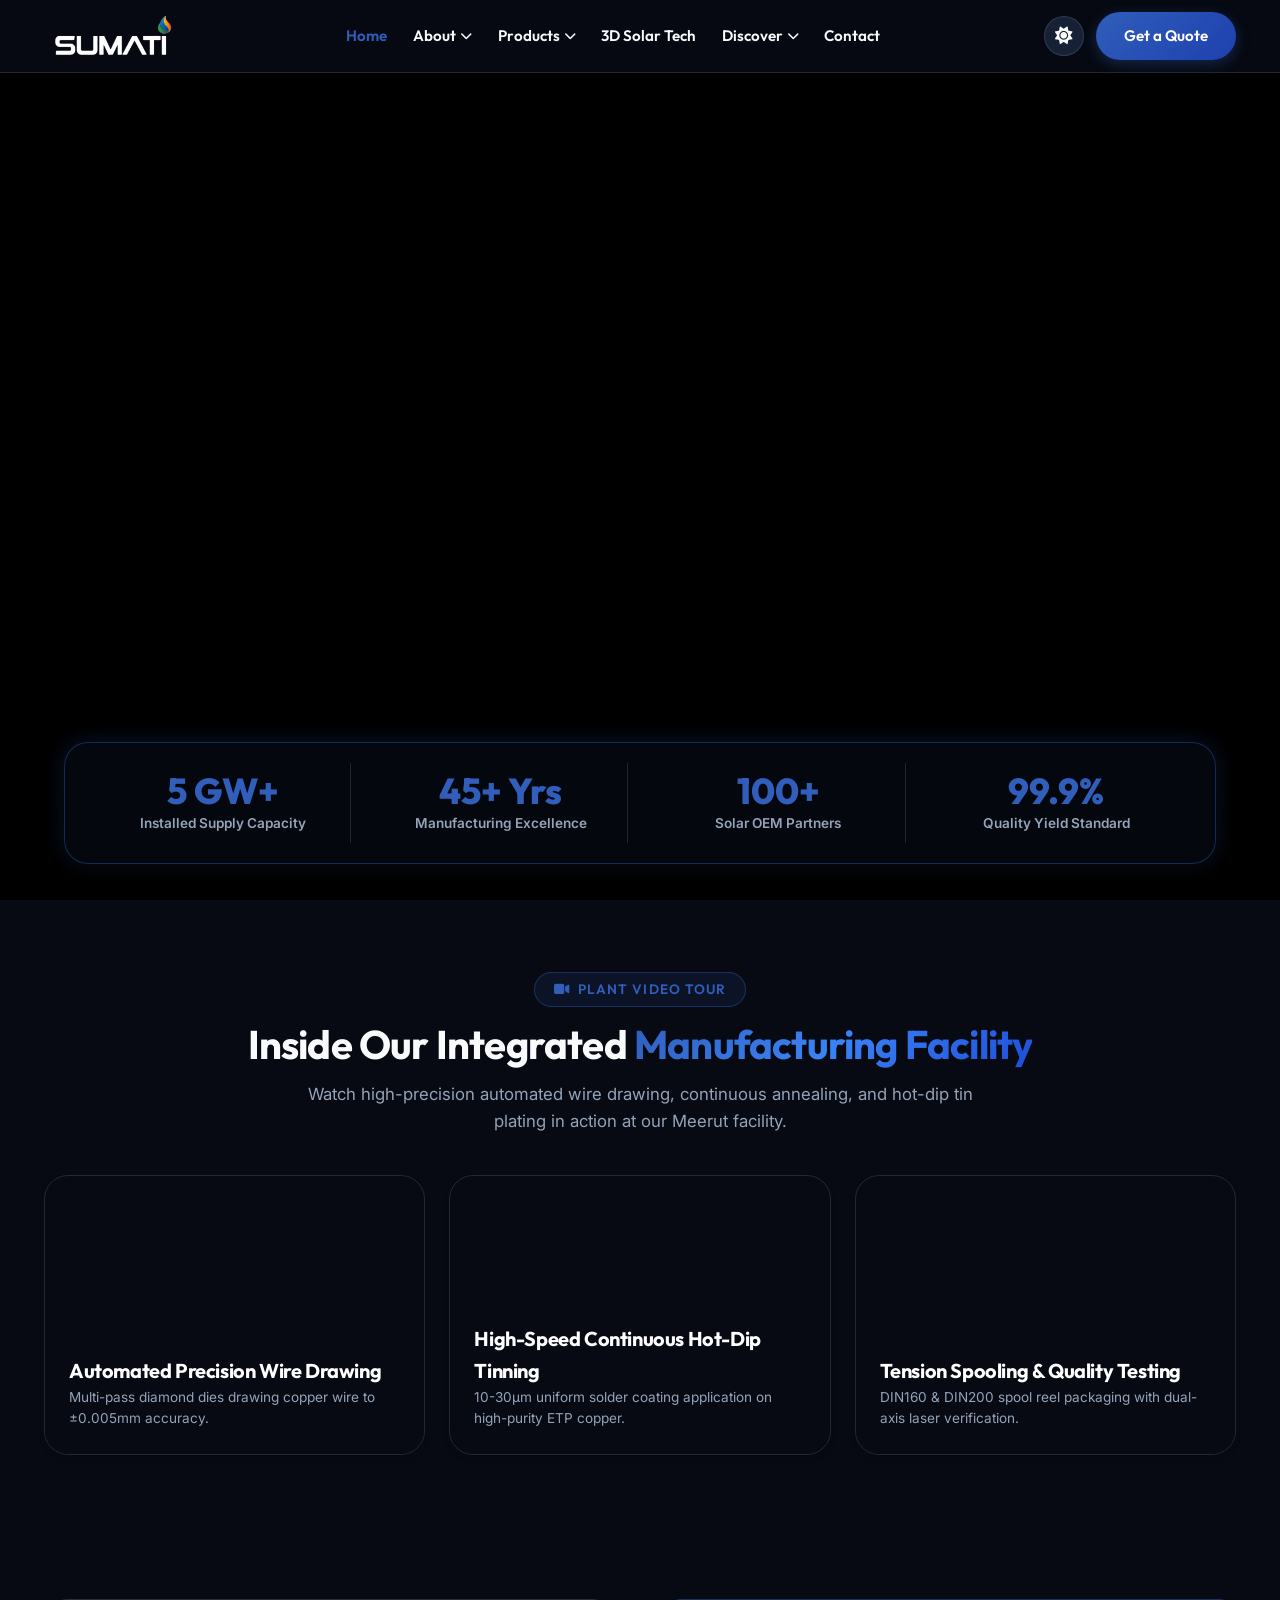
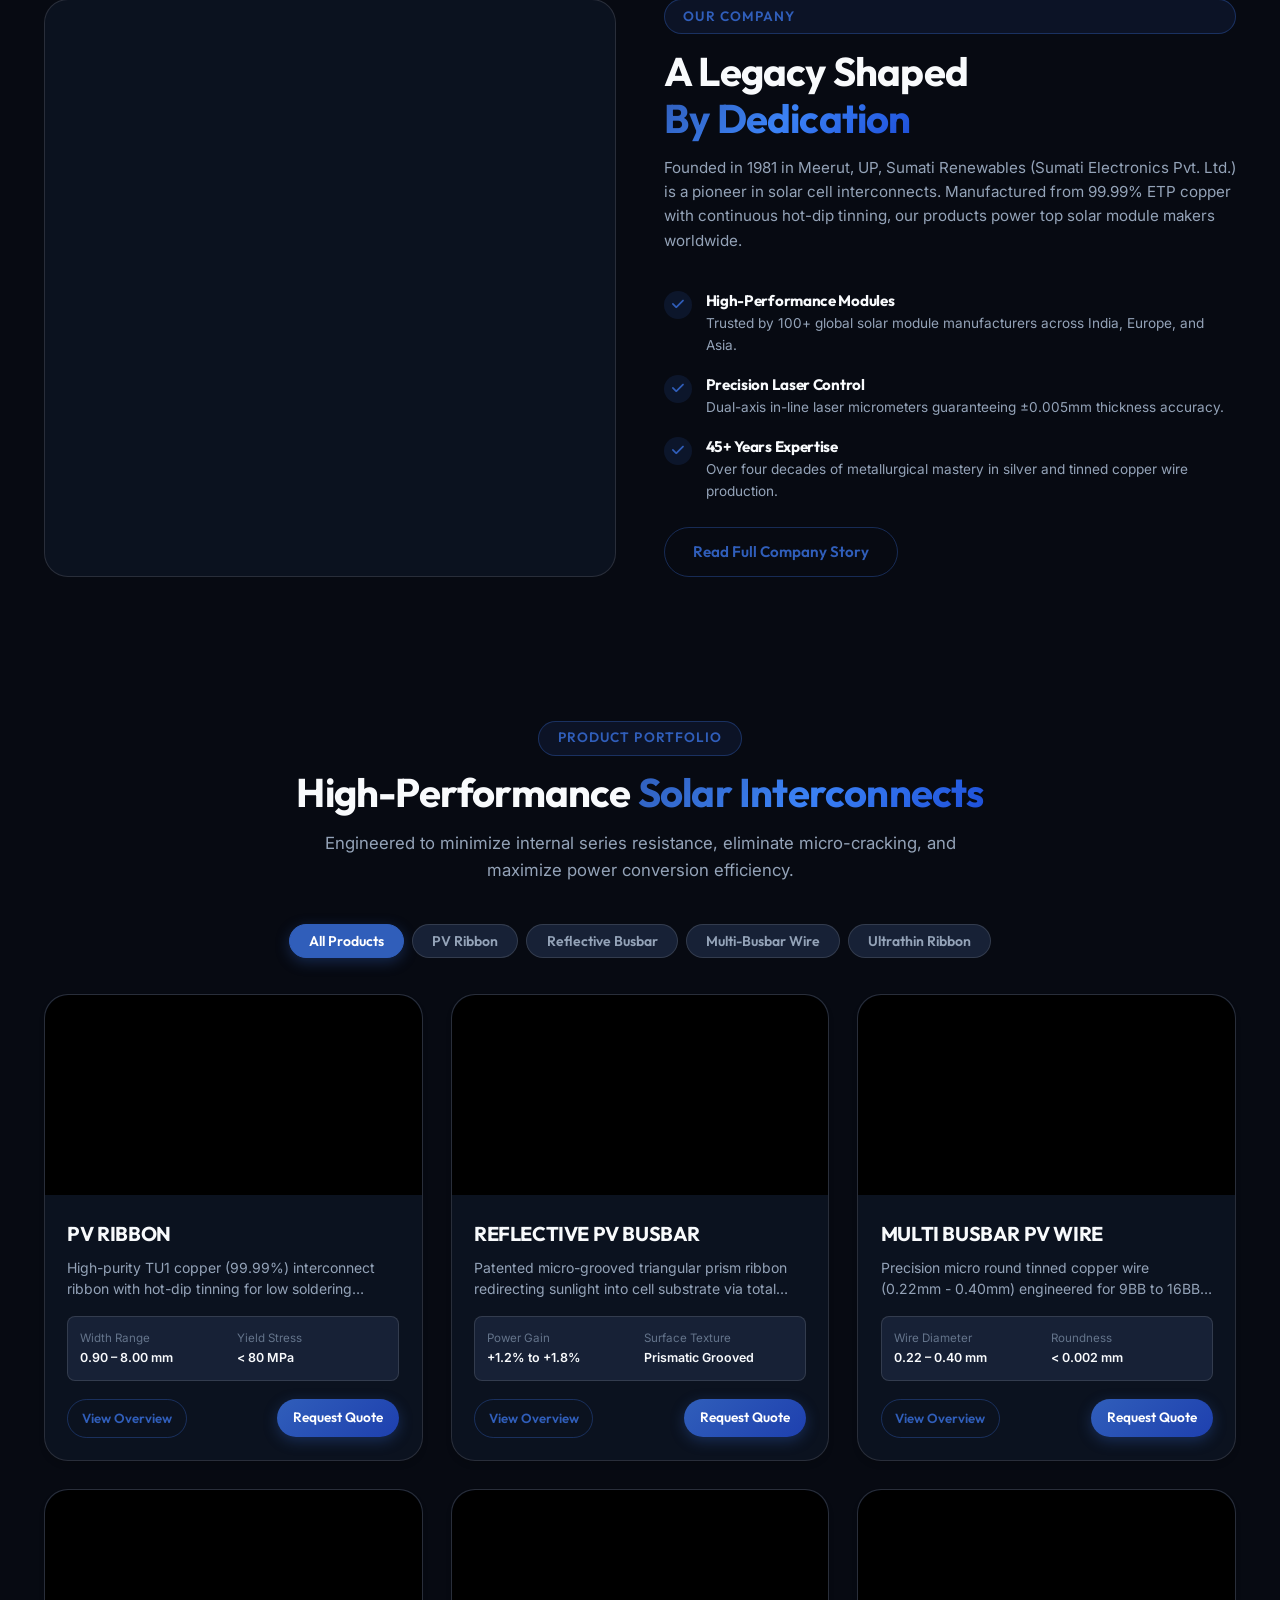
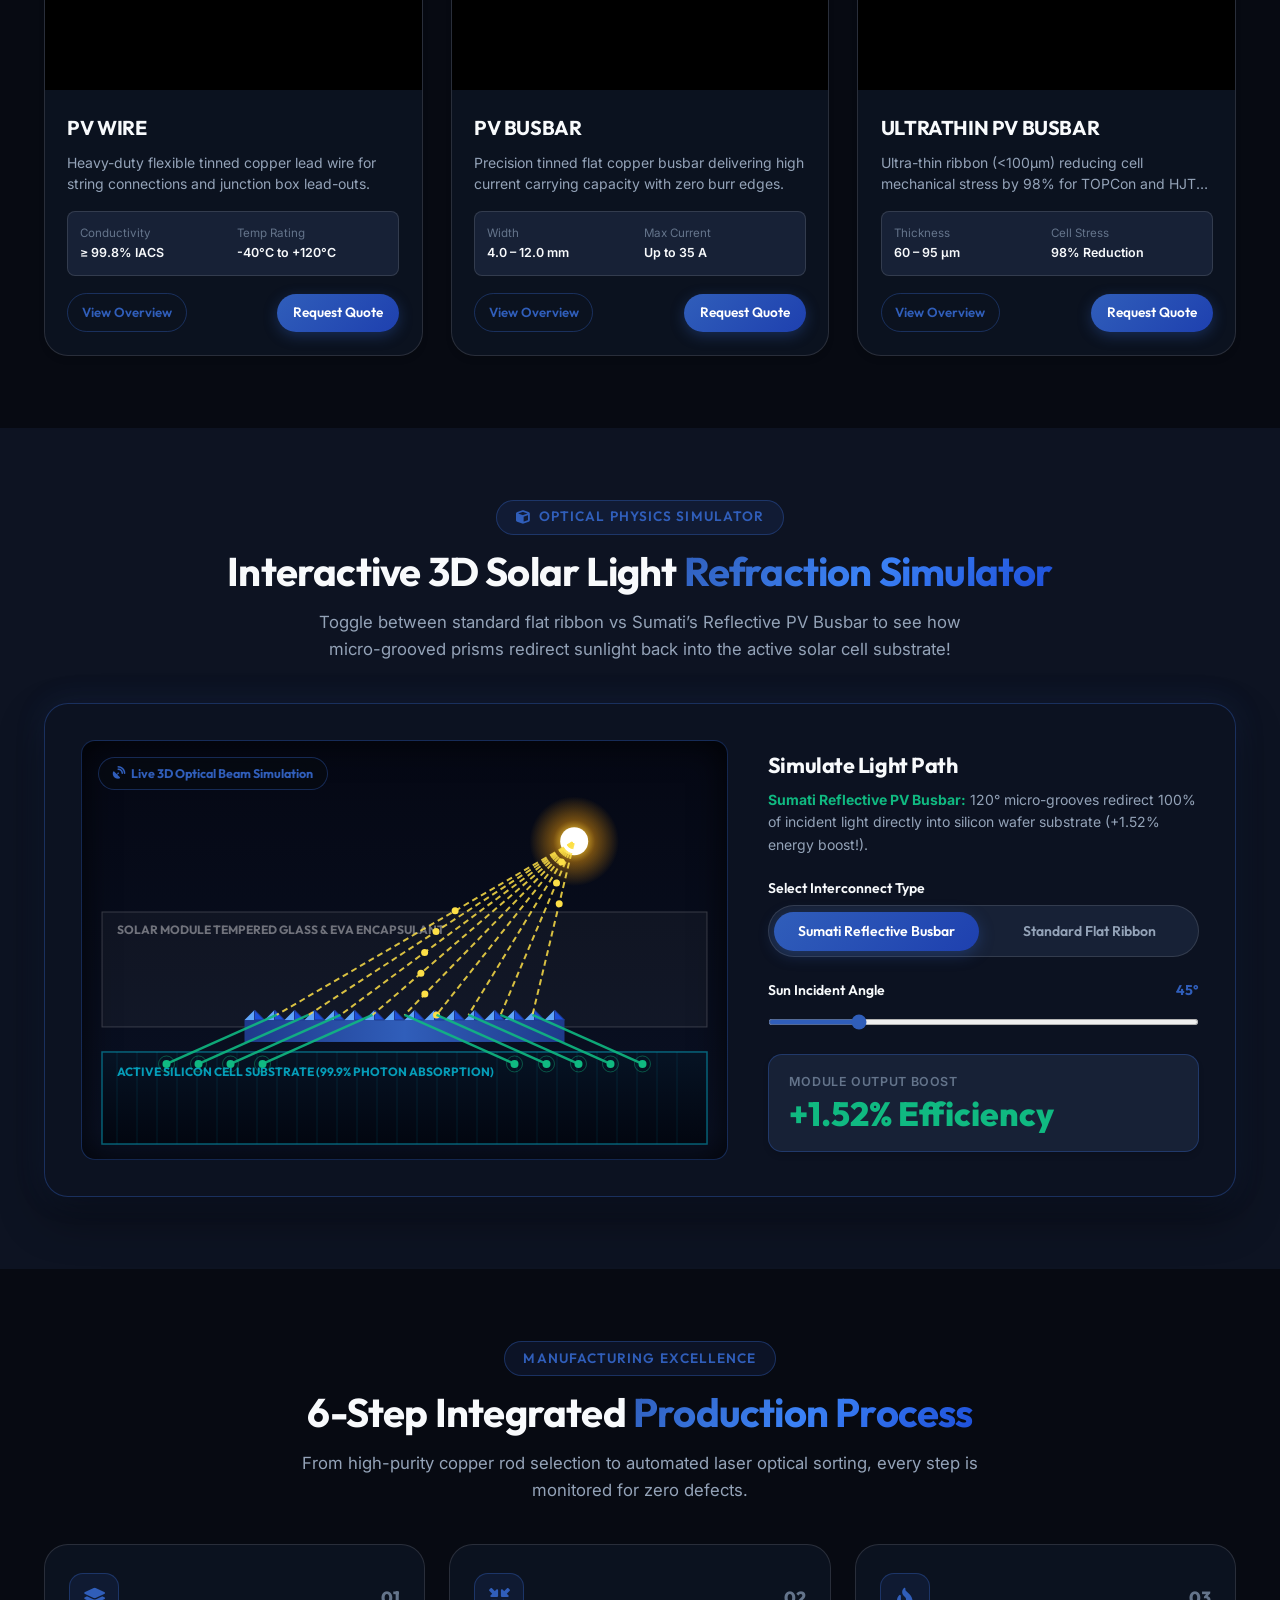
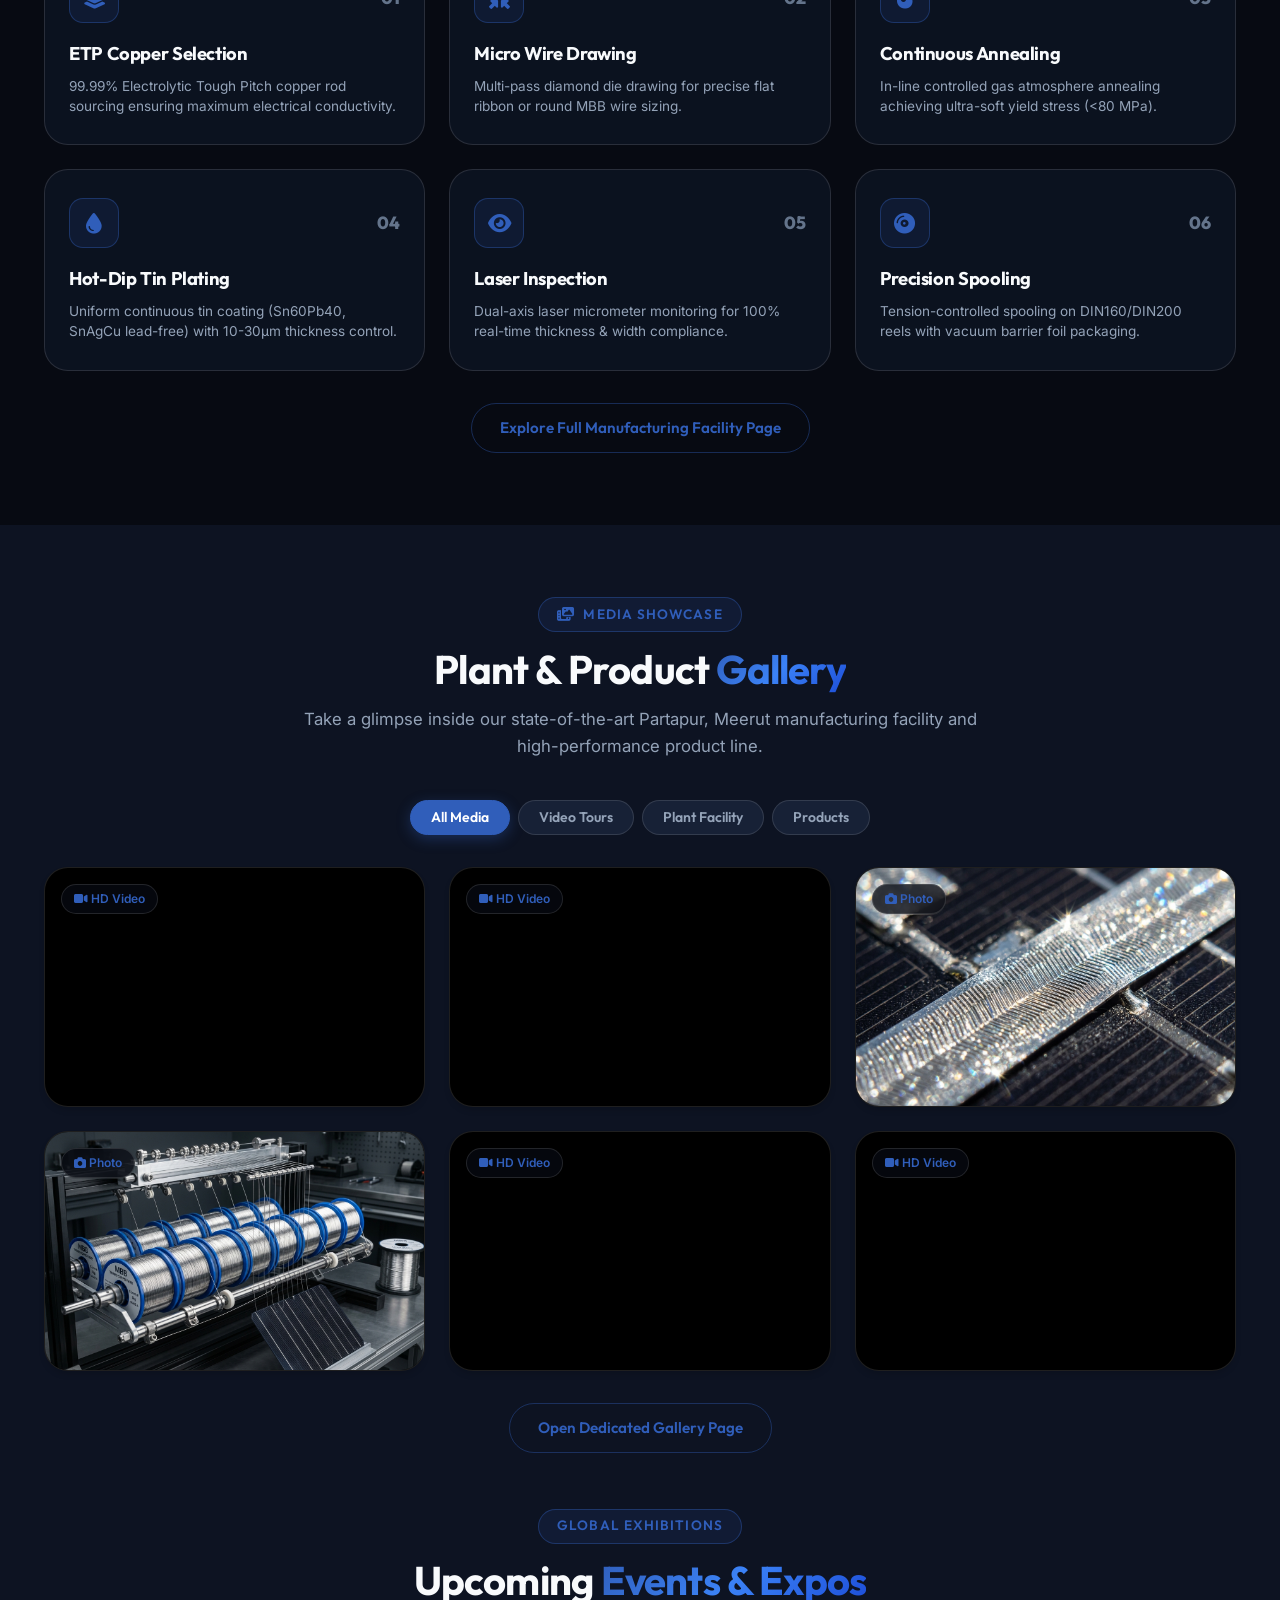
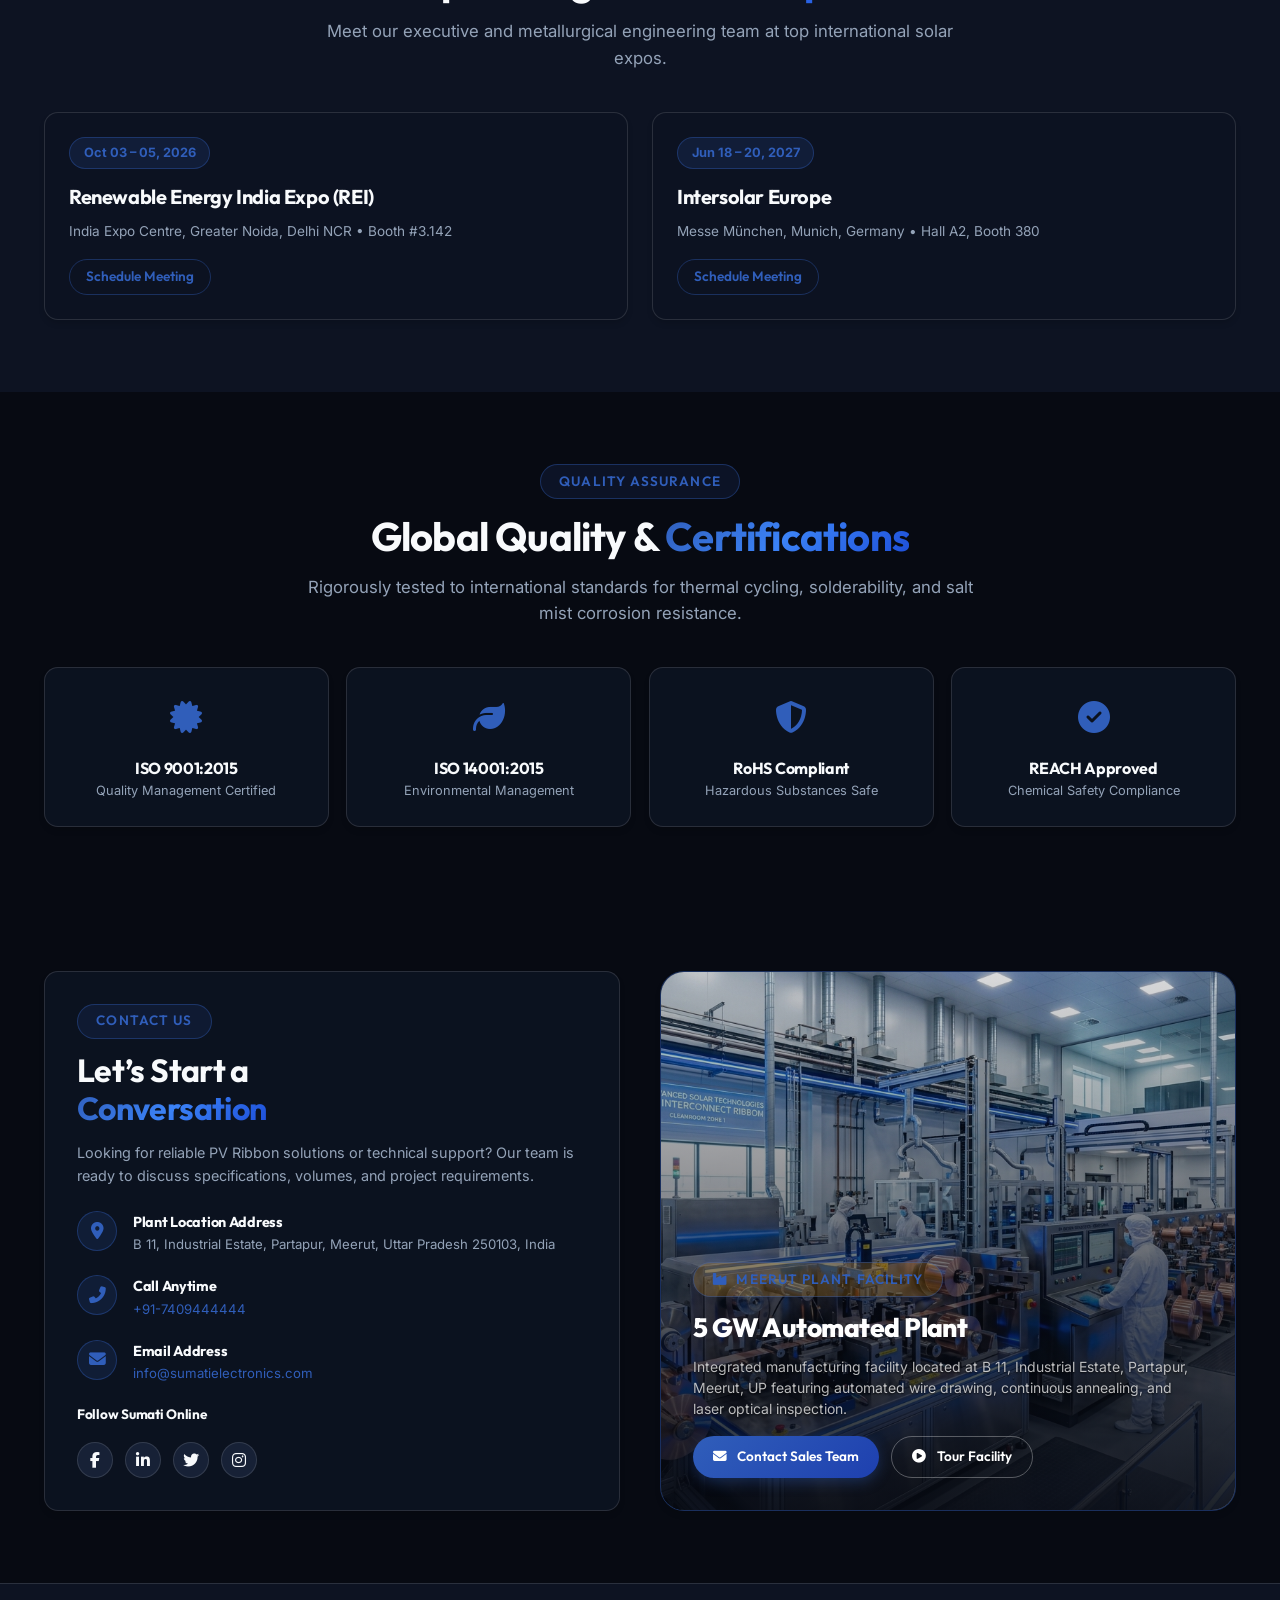
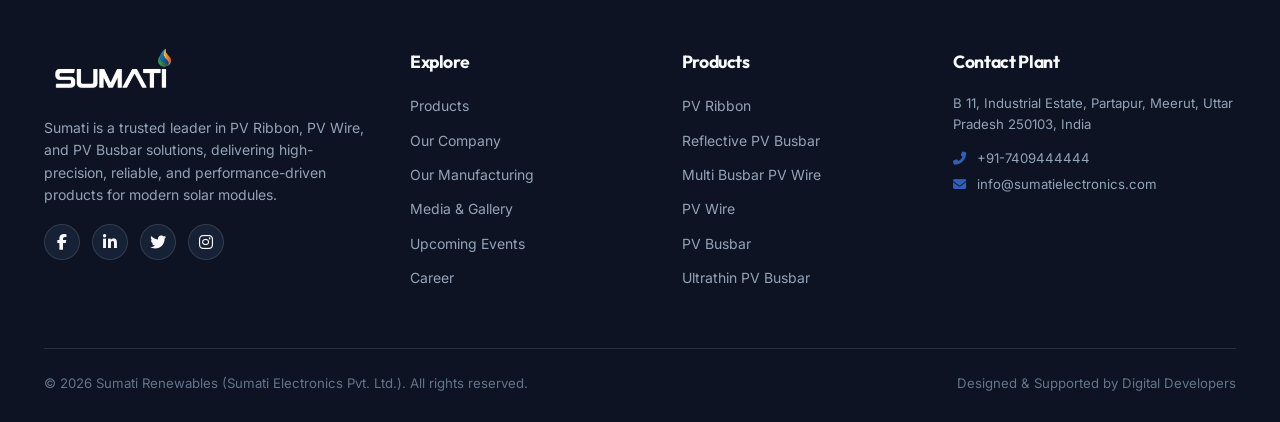
==== commit eb3a00fb: "final website" ====
--- a/index.html
+++ b/index.html
@@ -38,15 +38,10 @@
   <!-- Header Navigation -->
   <header class="header">
     <div class="container nav-wrapper">
-      <a href="index.html#home" class="brand-logo">
-        <svg viewBox="0 0 100 100" fill="none" xmlns="http://www.w3.org/2000/svg">
-          <circle cx="50" cy="50" r="45" stroke="#F59E0B" stroke-width="6" />
-          <path d="M50 15 L50 85 M15 50 L85 50 M25 25 L75 75 M25 75 L75 25" stroke="#F59E0B" stroke-width="4"
-            stroke-linecap="round" />
-          <circle cx="50" cy="50" r="18" fill="#F59E0B" />
-        </svg>
-        <span>Sumati <span class="text-gradient">Renewables</span></span>
-      </a>
+              <a href="index.html#home" class="brand-logo">
+          <img src="assets/images/logo_white.png" alt="Sumati Renewables Logo" class="logo-img logo-white">
+          <img src="assets/images/logo_blue.png" alt="Sumati Renewables Logo" class="logo-img logo-blue">
+        </a>
 
       <nav class="nav-menu" id="nav-menu">
         <div class="nav-item">
@@ -59,7 +54,6 @@
           <div class="dropdown-menu">
             <a href="our-company.html" class="dropdown-item">Our Company</a>
             <a href="our-manufacturing.html" class="dropdown-item">Our Manufacturing</a>
-            <a href="our-company.html#milestones" class="dropdown-item">Company Milestones</a>
           </div>
         </div>
 
@@ -291,8 +285,8 @@
             </div>
             <div class="product-card-footer">
               <a href="pv-ribbon.html" class="btn btn-outline"
-                style="padding: 0.5rem 0.85rem; font-size: 0.825rem;">Details Page</a>
-              <a href="contact.html" class="btn btn-primary" style="padding: 0.5rem 1rem; font-size: 0.85rem;">RFQ</a>
+                style="padding: 0.5rem 0.85rem; font-size: 0.825rem;">View Overview</a>
+              <a href="contact.html" class="btn btn-primary" style="padding: 0.5rem 1rem; font-size: 0.85rem;">Request Quote</a>
             </div>
           </div>
         </div>
@@ -323,8 +317,8 @@
             </div>
             <div class="product-card-footer">
               <a href="reflective-pv-busbar.html" class="btn btn-outline"
-                style="padding: 0.5rem 0.85rem; font-size: 0.825rem;">Details Page</a>
-              <a href="contact.html" class="btn btn-primary" style="padding: 0.5rem 1rem; font-size: 0.85rem;">RFQ</a>
+                style="padding: 0.5rem 0.85rem; font-size: 0.825rem;">View Overview</a>
+              <a href="contact.html" class="btn btn-primary" style="padding: 0.5rem 1rem; font-size: 0.85rem;">Request Quote</a>
             </div>
           </div>
         </div>
@@ -355,8 +349,8 @@
             </div>
             <div class="product-card-footer">
               <a href="multi-busbar-pv-wire.html" class="btn btn-outline"
-                style="padding: 0.5rem 0.85rem; font-size: 0.825rem;">Details Page</a>
-              <a href="contact.html" class="btn btn-primary" style="padding: 0.5rem 1rem; font-size: 0.85rem;">RFQ</a>
+                style="padding: 0.5rem 0.85rem; font-size: 0.825rem;">View Overview</a>
+              <a href="contact.html" class="btn btn-primary" style="padding: 0.5rem 1rem; font-size: 0.85rem;">Request Quote</a>
             </div>
           </div>
         </div>
@@ -387,8 +381,8 @@
             </div>
             <div class="product-card-footer">
               <a href="pv-wire.html" class="btn btn-outline"
-                style="padding: 0.5rem 0.85rem; font-size: 0.825rem;">Details Page</a>
-              <a href="contact.html" class="btn btn-primary" style="padding: 0.5rem 1rem; font-size: 0.85rem;">RFQ</a>
+                style="padding: 0.5rem 0.85rem; font-size: 0.825rem;">View Overview</a>
+              <a href="contact.html" class="btn btn-primary" style="padding: 0.5rem 1rem; font-size: 0.85rem;">Request Quote</a>
             </div>
           </div>
         </div>
@@ -419,8 +413,8 @@
             </div>
             <div class="product-card-footer">
               <a href="pv-busbar.html" class="btn btn-outline"
-                style="padding: 0.5rem 0.85rem; font-size: 0.825rem;">Details Page</a>
-              <a href="contact.html" class="btn btn-primary" style="padding: 0.5rem 1rem; font-size: 0.85rem;">RFQ</a>
+                style="padding: 0.5rem 0.85rem; font-size: 0.825rem;">View Overview</a>
+              <a href="contact.html" class="btn btn-primary" style="padding: 0.5rem 1rem; font-size: 0.85rem;">Request Quote</a>
             </div>
           </div>
         </div>
@@ -451,8 +445,8 @@
             </div>
             <div class="product-card-footer">
               <a href="ultrathin-pv-busbar.html" class="btn btn-outline"
-                style="padding: 0.5rem 0.85rem; font-size: 0.825rem;">Details Page</a>
-              <a href="contact.html" class="btn btn-primary" style="padding: 0.5rem 1rem; font-size: 0.85rem;">RFQ</a>
+                style="padding: 0.5rem 0.85rem; font-size: 0.825rem;">View Overview</a>
+              <a href="contact.html" class="btn btn-primary" style="padding: 0.5rem 1rem; font-size: 0.85rem;">Request Quote</a>
             </div>
           </div>
         </div>
@@ -902,26 +896,18 @@
     <div class="container">
       <div class="footer-grid">
         <div>
-          <a href="index.html#home" class="brand-logo" style="margin-bottom: 0.85rem;">
-            <svg viewBox="0 0 100 100" fill="none" width="32" height="32">
-              <circle cx="50" cy="50" r="45" stroke="#F59E0B" stroke-width="6" />
-              <circle cx="50" cy="50" r="18" fill="#F59E0B" />
-            </svg>
-            <span>Sumati <span class="text-gradient">Renewables</span></span>
+                    <a href="index.html#home" class="brand-logo" style="margin-bottom: 0.85rem;">
+            <img src="assets/images/logo_white.png" alt="Sumati Renewables Logo" class="logo-img logo-white">
+            <img src="assets/images/logo_blue.png" alt="Sumati Renewables Logo" class="logo-img logo-blue">
           </a>
           <p class="footer-desc">
-            Sumati is a trusted leader in PV Ribbon, PV Wire, and PV Busbar solutions, delivering high-precision,
-            reliable, and performance-driven products for modern solar modules.
+            Sumati is a trusted leader in PV Ribbon, PV Wire, and PV Busbar solutions, delivering high-precision, reliable, and performance-driven products for modern solar modules.
           </p>
           <div class="social-icon-bar">
-            <a href="https://www.facebook.com/profile.php?id=61550573093860" target="_blank" rel="noopener"
-              class="social-icon-link" aria-label="Facebook"><i class="fab fa-facebook-f"></i></a>
-            <a href="https://www.linkedin.com/company/sumati-electronics-pvt-ltd/" target="_blank" rel="noopener"
-              class="social-icon-link" aria-label="LinkedIn"><i class="fab fa-linkedin-in"></i></a>
-            <a href="https://x.com/SumatiElec" target="_blank" rel="noopener" class="social-icon-link"
-              aria-label="Twitter"><i class="fab fa-twitter"></i></a>
-            <a href="https://www.instagram.com/sumati_electronics/" target="_blank" rel="noopener"
-              class="social-icon-link" aria-label="Instagram"><i class="fab fa-instagram"></i></a>
+            <a href="https://www.facebook.com/profile.php?id=61550573093860" target="_blank" rel="noopener" class="social-icon-link" aria-label="Facebook"><i class="fab fa-facebook-f"></i></a>
+            <a href="https://www.linkedin.com/company/sumati-electronics-pvt-ltd/" target="_blank" rel="noopener" class="social-icon-link" aria-label="LinkedIn"><i class="fab fa-linkedin-in"></i></a>
+            <a href="https://x.com/SumatiElec" target="_blank" rel="noopener" class="social-icon-link" aria-label="Twitter"><i class="fab fa-twitter"></i></a>
+            <a href="https://www.instagram.com/sumati_electronics/" target="_blank" rel="noopener" class="social-icon-link" aria-label="Instagram"><i class="fab fa-instagram"></i></a>
           </div>
         </div>
 
@@ -955,11 +941,12 @@
             B 11, Industrial Estate, Partapur, Meerut, Uttar Pradesh 250103, India
           </p>
           <p style="color: var(--text-muted); font-size: 0.825rem; margin-bottom: 0.35rem;">
-            <i class="fas fa-phone-alt" style="color: var(--accent-gold); margin-right: 0.4rem;"></i> +91-7409444444
+            <i class="fas fa-phone-alt" style="color: var(--accent-gold); margin-right: 0.4rem;"></i>
+            <a href="tel:+917409444444" style="color: var(--text-muted); transition: color 0.2s ease;">+91-7409444444</a>
           </p>
           <p style="color: var(--text-muted); font-size: 0.825rem;">
             <i class="fas fa-envelope" style="color: var(--accent-gold); margin-right: 0.4rem;"></i>
-            info@sumatielectronics.com
+            <a href="mailto:info@sumatielectronics.com" style="color: var(--text-muted); transition: color 0.2s ease;">info@sumatielectronics.com</a>
           </p>
         </div>
       </div>
--- a/css/styles.css
+++ b/css/styles.css
@@ -12,30 +12,30 @@
   --bg-card: rgba(13, 19, 34, 0.9);
   --bg-card-hover: rgba(23, 33, 54, 0.95);
   --bg-header: rgba(7, 10, 18, 0.95);
-  
+
   --text-main: #f8fafc;
   --text-muted: #94a3b8;
   --text-subtle: #64748b;
-  
-  --accent-gold: #f59e0b;
-  --accent-gold-hover: #d97706;
-  --accent-gold-glow: rgba(245, 158, 11, 0.35);
-  --accent-copper: #ea580c;
+
+  --accent-gold: #305EBA;
+  --accent-gold-hover: #1e40af;
+  --accent-gold-glow: rgba(48, 94, 186, 0.35);
+  --accent-copper: #2563eb;
   --accent-cyan: #06b6d4;
   --accent-green: #10b981;
-  
+
   --border-light: rgba(255, 255, 255, 0.12);
-  --border-accent: rgba(245, 158, 11, 0.4);
-  --border-accent-strong: rgba(245, 158, 11, 0.85);
-  
+  --border-accent: rgba(48, 94, 186, 0.4);
+  --border-accent-strong: rgba(48, 94, 186, 0.85);
+
   --shadow-sm: 0 4px 6px -1px rgba(0, 0, 0, 0.15);
   --shadow-lg: 0 15px 30px -5px rgba(0, 0, 0, 0.4);
-  
+
   --radius-sm: 8px;
   --radius-md: 14px;
   --radius-lg: 24px;
   --radius-full: 9999px;
-  
+
   --transition-fast: 0.2s ease;
   --transition-normal: 0.3s ease;
 }
@@ -48,21 +48,23 @@
   --bg-card: #ffffff;
   --bg-card-hover: #f8fafc;
   --bg-header: rgba(255, 255, 255, 0.96);
-  
+
   --text-main: #0f172a;
   --text-muted: #475569;
   --text-subtle: #64748b;
-  
+
   --border-light: rgba(15, 23, 42, 0.12);
-  --border-accent: rgba(217, 119, 6, 0.45);
-  --border-accent-strong: rgba(217, 119, 6, 0.9);
-  
+  --border-accent: rgba(48, 94, 186, 0.45);
+  --border-accent-strong: rgba(48, 94, 186, 0.9);
+
   --shadow-sm: 0 2px 4px rgba(0, 0, 0, 0.05);
   --shadow-lg: 0 10px 25px rgba(15, 23, 42, 0.08);
 }
 
 /* --- Base & Reset --- */
-*, *::before, *::after {
+*,
+*::before,
+*::after {
   box-sizing: border-box;
   margin: 0;
   padding: 0;
@@ -84,11 +86,17 @@
 }
 
 /* Scroll Offset for Sticky Header Visibility */
-section[id], div[id] {
+section[id],
+div[id] {
   scroll-margin-top: 85px;
 }
 
-h1, h2, h3, h4, h5, h6 {
+h1,
+h2,
+h3,
+h4,
+h5,
+h6 {
   font-family: 'Outfit', sans-serif;
   font-weight: 700;
   letter-spacing: -0.02em;
@@ -111,7 +119,8 @@
   list-style: none;
 }
 
-img, video {
+img,
+video {
   max-width: 100%;
   height: auto;
   display: block;
@@ -130,7 +139,7 @@
 }
 
 .text-gradient {
-  background: linear-gradient(135deg, var(--accent-gold) 0%, #fbbf24 50%, var(--accent-copper) 100%);
+  background: linear-gradient(135deg, #305EBA 0%, #3b82f6 50%, #1d4ed8 100%);
   -webkit-background-clip: text;
   -webkit-text-fill-color: transparent;
 }
@@ -158,7 +167,7 @@
   align-items: center;
   gap: 0.5rem;
   padding: 0.35rem 1.15rem;
-  background: rgba(245, 158, 11, 0.12);
+  background: rgba(48, 94, 186, 0.12);
   border: 1px solid var(--border-accent);
   border-radius: var(--radius-full);
   font-family: 'Outfit', sans-serif;
@@ -198,14 +207,16 @@
 }
 
 .btn-primary {
-  background: linear-gradient(135deg, var(--accent-gold), var(--accent-gold-hover));
-  color: #070a12;
-  box-shadow: 0 4px 12px var(--accent-gold-glow);
+  background: linear-gradient(135deg, #305EBA 0%, #1e40af 100%);
+  color: #ffffff;
+  box-shadow: 0 4px 14px var(--accent-gold-glow);
 }
 
 .btn-primary:hover {
   transform: translateY(-2px);
-  box-shadow: 0 6px 20px rgba(245, 158, 11, 0.45);
+  box-shadow: 0 6px 20px rgba(48, 94, 186, 0.45);
+  background: linear-gradient(135deg, #2563eb 0%, #1d4ed8 100%);
+  color: #ffffff;
 }
 
 .btn-secondary {
@@ -215,7 +226,7 @@
 }
 
 .btn-secondary:hover {
-  background: rgba(245, 158, 11, 0.15);
+  background: rgba(48, 94, 186, 0.15);
   border-color: var(--accent-gold);
   color: var(--accent-gold);
 }
@@ -227,7 +238,7 @@
 
 .btn-outline:hover {
   background: var(--accent-gold);
-  color: #070a12;
+  color: #ffffff;
 }
 
 /* ==========================================================================
@@ -254,19 +265,33 @@
 }
 
 .brand-logo {
-  display: flex;
+  display: inline-flex;
   align-items: center;
   gap: 0.6rem;
-  font-family: 'Outfit', sans-serif;
-  font-weight: 800;
-  font-size: 1.4rem;
-  color: var(--text-main);
-}
-
-.brand-logo svg {
-  width: 36px;
-  height: 36px;
-  filter: drop-shadow(0 0 6px var(--accent-gold));
+  text-decoration: none;
+}
+
+.brand-logo .logo-img {
+  height: 42px;
+  width: auto;
+  object-fit: contain;
+  transition: opacity var(--transition-fast);
+}
+
+.brand-logo .logo-white {
+  display: block;
+}
+
+.brand-logo .logo-blue {
+  display: none;
+}
+
+[data-theme="light"] .brand-logo .logo-white {
+  display: none;
+}
+
+[data-theme="light"] .brand-logo .logo-blue {
+  display: block;
 }
 
 .nav-menu {
@@ -291,7 +316,8 @@
   gap: 0.25rem;
 }
 
-.nav-link:hover, .nav-link.active {
+.nav-link:hover,
+.nav-link.active {
   color: var(--accent-gold);
 }
 
@@ -329,7 +355,7 @@
 }
 
 .dropdown-item:hover {
-  background: rgba(245, 158, 11, 0.15);
+  background: rgba(48, 94, 186, 0.15);
   color: var(--accent-gold);
 }
 
@@ -402,7 +428,7 @@
   border: 1px solid var(--border-accent);
   border-radius: var(--radius-lg);
   padding: 1.25rem 2rem;
-  box-shadow: 0 15px 35px rgba(0, 0, 0, 0.5), 0 0 25px rgba(245, 158, 11, 0.25);
+  box-shadow: 0 15px 35px rgba(0, 0, 0, 0.5), 0 0 25px rgba(48, 94, 186, 0.25);
   transition: background var(--transition-normal), border-color var(--transition-normal);
 }
 
@@ -410,8 +436,8 @@
   background: rgba(255, 255, 255, 0.88);
   backdrop-filter: blur(24px);
   -webkit-backdrop-filter: blur(24px);
-  border: 1px solid rgba(217, 119, 6, 0.4);
-  box-shadow: 0 15px 35px rgba(15, 23, 42, 0.12), 0 0 20px rgba(245, 158, 11, 0.15);
+  border: 1px solid rgba(48, 94, 186, 0.4);
+  box-shadow: 0 15px 35px rgba(15, 23, 42, 0.12), 0 0 20px rgba(48, 94, 186, 0.15);
 }
 
 .overlay-metrics-grid {
@@ -500,10 +526,12 @@
   transition: all var(--transition-fast);
 }
 
-.filter-btn:hover, .filter-btn.active {
+.filter-btn:hover,
+.filter-btn.active {
   background: var(--accent-gold);
   border-color: var(--accent-gold);
-  color: #070a12;
+  color: #ffffff;
+  box-shadow: 0 4px 14px var(--accent-gold-glow);
 }
 
 .products-grid {
@@ -540,7 +568,8 @@
   background: #000;
 }
 
-.product-thumb video, .product-thumb img {
+.product-thumb video,
+.product-thumb img {
   width: 100%;
   height: 100%;
   object-fit: cover;
@@ -623,7 +652,7 @@
   background: var(--bg-card);
   border: 1px solid var(--border-accent);
   border-radius: var(--radius-lg);
-  box-shadow: 0 20px 45px rgba(0, 0, 0, 0.4), 0 0 30px rgba(245, 158, 11, 0.15);
+  box-shadow: 0 20px 45px rgba(0, 0, 0, 0.4), 0 0 30px rgba(48, 94, 186, 0.15);
 }
 
 .refraction-canvas-container {
@@ -633,7 +662,7 @@
   min-height: 420px;
   background: linear-gradient(180deg, #050814 0%, #0a1124 100%);
   border-radius: var(--radius-md);
-  border: 1px solid rgba(245, 158, 11, 0.35);
+  border: 1px solid rgba(48, 94, 186, 0.35);
   overflow: hidden;
   display: flex;
   box-shadow: inset 0 0 35px rgba(0, 0, 0, 0.8);
@@ -696,7 +725,7 @@
 
 .switch-btn.active {
   background: linear-gradient(135deg, var(--accent-gold), var(--accent-gold-hover));
-  color: #070a12;
+  color: #ffffff;
   box-shadow: 0 4px 15px var(--accent-gold-glow);
 }
 
@@ -779,7 +808,7 @@
   width: 28px;
   height: 28px;
   border-radius: var(--radius-full);
-  background: rgba(245, 158, 11, 0.15);
+  background: rgba(48, 94, 186, 0.15);
   color: var(--accent-gold);
   display: flex;
   align-items: center;
@@ -827,7 +856,7 @@
   width: 50px;
   height: 50px;
   border-radius: var(--radius-md);
-  background: rgba(245, 158, 11, 0.12);
+  background: rgba(48, 94, 186, 0.12);
   border: 1px solid var(--border-accent);
   color: var(--accent-gold);
   display: flex;
@@ -879,10 +908,12 @@
   transition: all var(--transition-fast);
 }
 
-.gallery-filter-btn:hover, .gallery-filter-btn.active {
+.gallery-filter-btn:hover,
+.gallery-filter-btn.active {
   background: var(--accent-gold);
   border-color: var(--accent-gold);
-  color: #070a12;
+  color: #ffffff;
+  box-shadow: 0 4px 14px var(--accent-gold-glow);
 }
 
 .gallery-grid {
@@ -900,14 +931,16 @@
   background: #000;
 }
 
-.gallery-card img, .gallery-card video {
+.gallery-card img,
+.gallery-card video {
   width: 100%;
   height: 100%;
   object-fit: cover;
   transition: transform 0.4s ease;
 }
 
-.gallery-card:hover img, .gallery-card:hover video {
+.gallery-card:hover img,
+.gallery-card:hover video {
   transform: scale(1.08);
 }
 
@@ -947,8 +980,8 @@
   width: 48px;
   height: 48px;
   border-radius: 50%;
-  background: rgba(245, 158, 11, 0.85);
-  color: #070a12;
+  background: rgba(48, 94, 186, 0.95);
+  color: #ffffff;
   display: flex;
   align-items: center;
   justify-content: center;
@@ -1042,7 +1075,7 @@
 .lightbox-nav-btn:hover {
   background: var(--accent-gold);
   border-color: var(--accent-gold);
-  color: #070a12;
+  color: #ffffff;
 }
 
 .lightbox-nav-btn.prev-btn {
@@ -1067,7 +1100,8 @@
   box-shadow: 0 20px 50px rgba(0, 0, 0, 0.8);
 }
 
-.lightbox-media-wrapper img, .lightbox-media-wrapper video {
+.lightbox-media-wrapper img,
+.lightbox-media-wrapper video {
   width: 100%;
   height: 100%;
   object-fit: contain;
@@ -1119,7 +1153,7 @@
 .event-date {
   display: inline-block;
   padding: 0.3rem 0.85rem;
-  background: rgba(245, 158, 11, 0.15);
+  background: rgba(48, 94, 186, 0.15);
   border: 1px solid var(--border-accent);
   border-radius: var(--radius-full);
   color: var(--accent-gold);
@@ -1152,7 +1186,7 @@
 .social-icon-link:hover {
   background: var(--accent-gold);
   border-color: var(--accent-gold);
-  color: #070a12;
+  color: #ffffff;
 }
 
 /* --- Company Heritage Milestones --- */
@@ -1245,7 +1279,8 @@
   align-items: stretch;
 }
 
-.contact-info-card, .rfq-form-card {
+.contact-info-card,
+.rfq-form-card {
   padding: 2rem;
   display: flex;
   flex-direction: column;
@@ -1264,7 +1299,7 @@
   width: 40px;
   height: 40px;
   border-radius: var(--radius-full);
-  background: rgba(245, 158, 11, 0.15);
+  background: rgba(48, 94, 186, 0.15);
   border: 1px solid var(--border-accent);
   color: var(--accent-gold);
   display: flex;
@@ -1367,7 +1402,8 @@
   margin: 1.1rem 0;
 }
 
-.tech-spec-table th, .tech-spec-table td {
+.tech-spec-table th,
+.tech-spec-table td {
   padding: 0.65rem 0.85rem;
   border-bottom: 1px solid var(--border-light);
   text-align: left;
@@ -1413,11 +1449,13 @@
 .footer-links a {
   color: var(--text-muted);
   font-size: 0.875rem;
-  transition: color var(--transition-fast);
+  display: inline-block;
+  transition: color var(--transition-fast), transform var(--transition-fast);
 }
 
 .footer-links a:hover {
   color: var(--accent-gold);
+  transform: translateX(4px);
 }
 
 .footer-bottom {
@@ -1434,33 +1472,44 @@
 
 /* --- Responsive Media Queries --- */
 @media (max-width: 1024px) {
-  .about-grid, .refraction-wrapper, .contact-grid {
+
+  .about-grid,
+  .refraction-wrapper,
+  .contact-grid {
     grid-template-columns: 1fr;
   }
+
   .refraction-controls {
     height: auto;
   }
+
   .mfg-minimal-grid {
     grid-template-columns: repeat(2, 1fr);
   }
+
   .footer-grid {
     grid-template-columns: 1fr 1fr;
   }
+
   .overlay-metrics-grid {
     grid-template-columns: repeat(2, 1fr);
     gap: 1rem;
   }
+
   .stat-card-overlay {
     border-right: none;
     border-bottom: 1px solid var(--border-light);
     padding-bottom: 0.75rem;
   }
+
   .stat-card-overlay:last-child {
     border-bottom: none;
   }
+
   .lightbox-nav-btn.prev-btn {
     left: 0.5rem;
   }
+
   .lightbox-nav-btn.next-btn {
     right: 0.5rem;
   }
@@ -1480,50 +1529,123 @@
     gap: 1.5rem;
     transition: right var(--transition-normal);
   }
+
   .nav-menu.active {
     right: 0;
   }
+
   .mobile-nav-toggle {
     display: block;
   }
+
   .section-title {
     font-size: 2rem;
   }
+
   .hero-bottom-stats-overlay {
     bottom: 1rem;
     width: 94%;
     padding: 1rem;
   }
+
   .overlay-metrics-grid {
     grid-template-columns: 1fr 1fr;
     gap: 0.75rem;
   }
+
   .mfg-minimal-grid {
     grid-template-columns: 1fr;
   }
+
   .timeline-container::before {
     left: 18px;
   }
-  .timeline-item, .timeline-item:nth-child(even) {
+
+  .timeline-item,
+  .timeline-item:nth-child(even) {
     width: 100%;
     padding-left: 2.75rem;
     padding-right: 0;
     margin-left: 0;
   }
-  .timeline-dot, .timeline-item:nth-child(even) .timeline-dot {
+
+  .timeline-dot,
+  .timeline-item:nth-child(even) .timeline-dot {
     left: 9px;
   }
+
   .footer-grid {
     grid-template-columns: 1fr;
   }
+
   .form-row {
     grid-template-columns: 1fr;
   }
+
   .hero-video-section {
     height: 480px;
     min-height: 440px;
   }
+
   .gallery-grid {
     grid-template-columns: 1fr;
   }
+}
+
+@media (max-width: 480px) {
+  .section-padding {
+    padding: 3rem 0;
+  }
+
+  .section-title {
+    font-size: 1.65rem;
+  }
+
+  .section-subtitle {
+    font-size: 0.925rem;
+    margin-bottom: 1.75rem;
+  }
+
+  .stat-number {
+    font-size: 1.6rem;
+  }
+
+  .stat-label {
+    font-size: 0.75rem;
+  }
+
+  .refraction-wrapper {
+    padding: 1rem;
+  }
+
+  .refraction-canvas-container {
+    min-height: 280px;
+  }
+
+  .switch-btn {
+    font-size: 0.78rem;
+    padding: 0.5rem 0.65rem;
+  }
+
+  .gallery-filter-bar, .products-filter-bar {
+    gap: 0.35rem;
+  }
+
+  .gallery-filter-btn, .filter-btn {
+    padding: 0.35rem 0.85rem;
+    font-size: 0.8rem;
+  }
+
+  .contact-info-card, .rfq-form-card {
+    padding: 1.25rem;
+  }
+
+  .hero-video-section {
+    height: 420px;
+    min-height: 380px;
+  }
+
+  .brand-logo .logo-img {
+    height: 32px;
+  }
 }
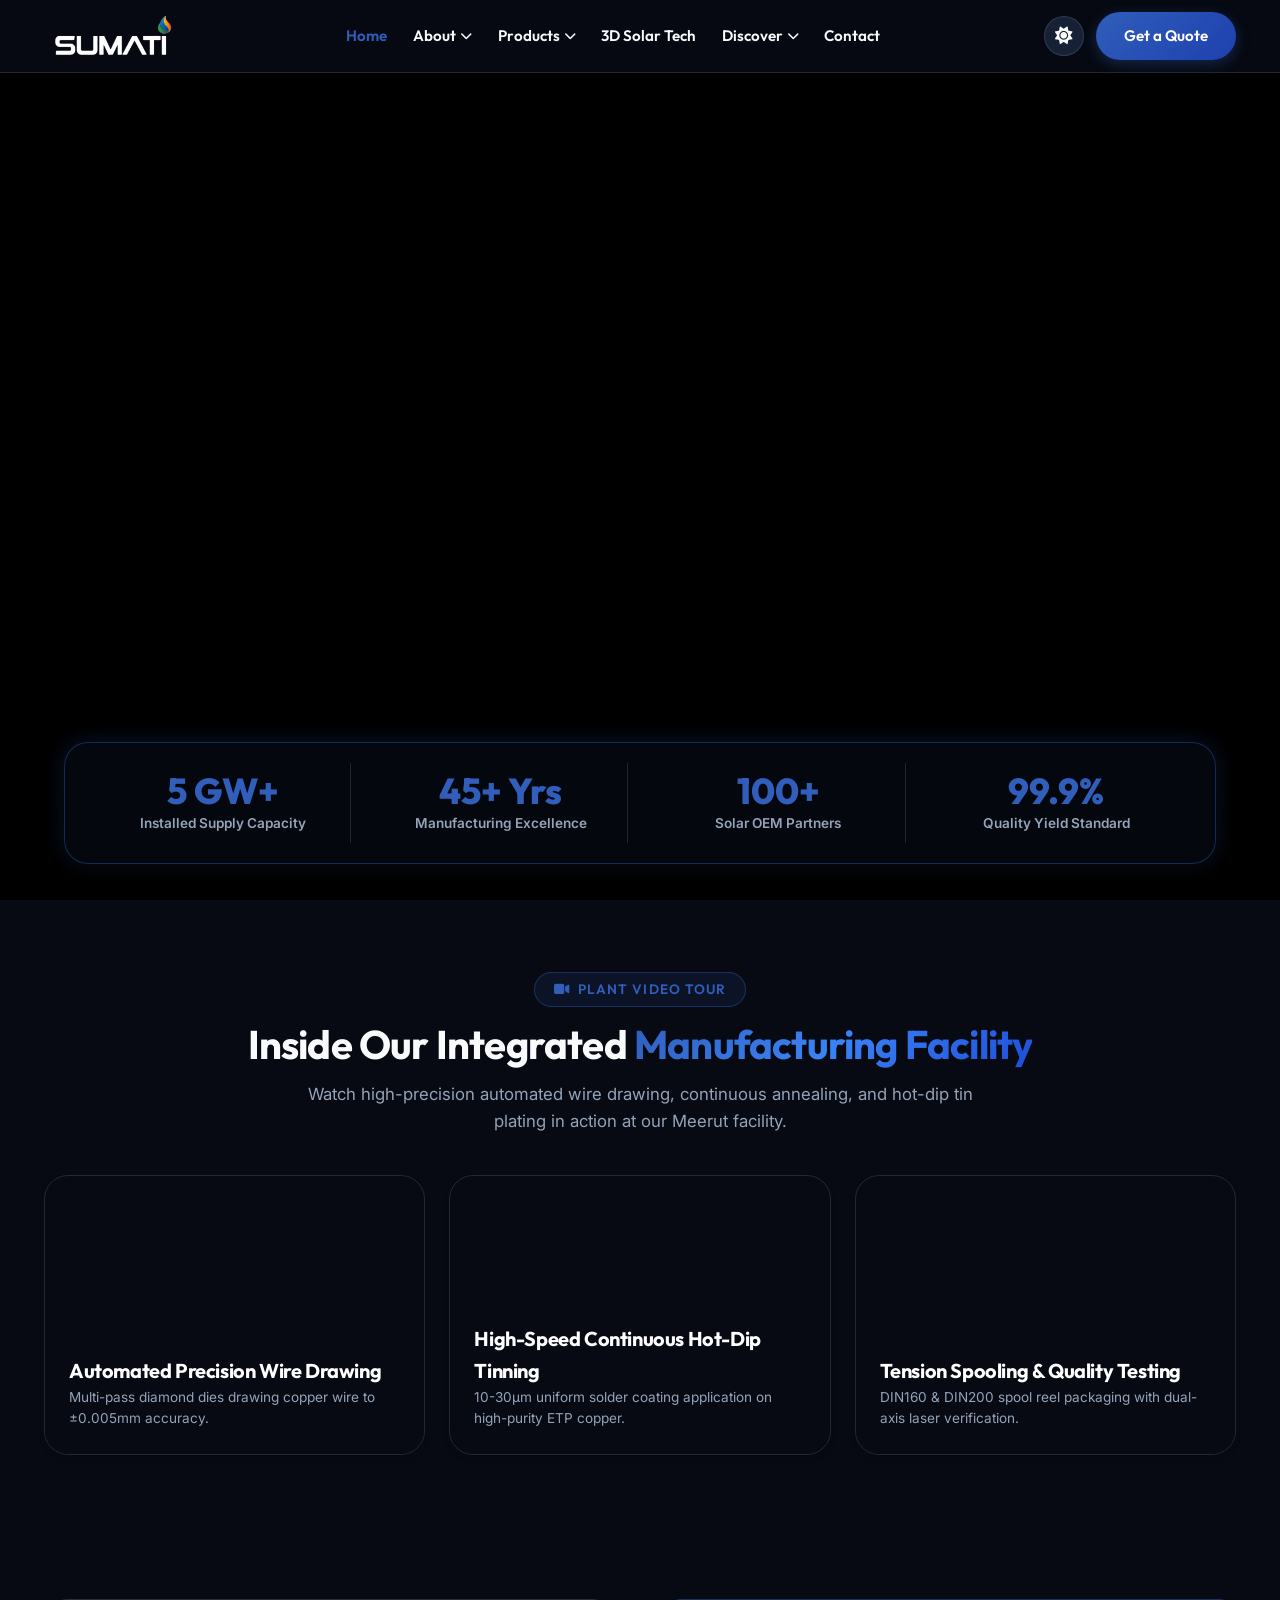
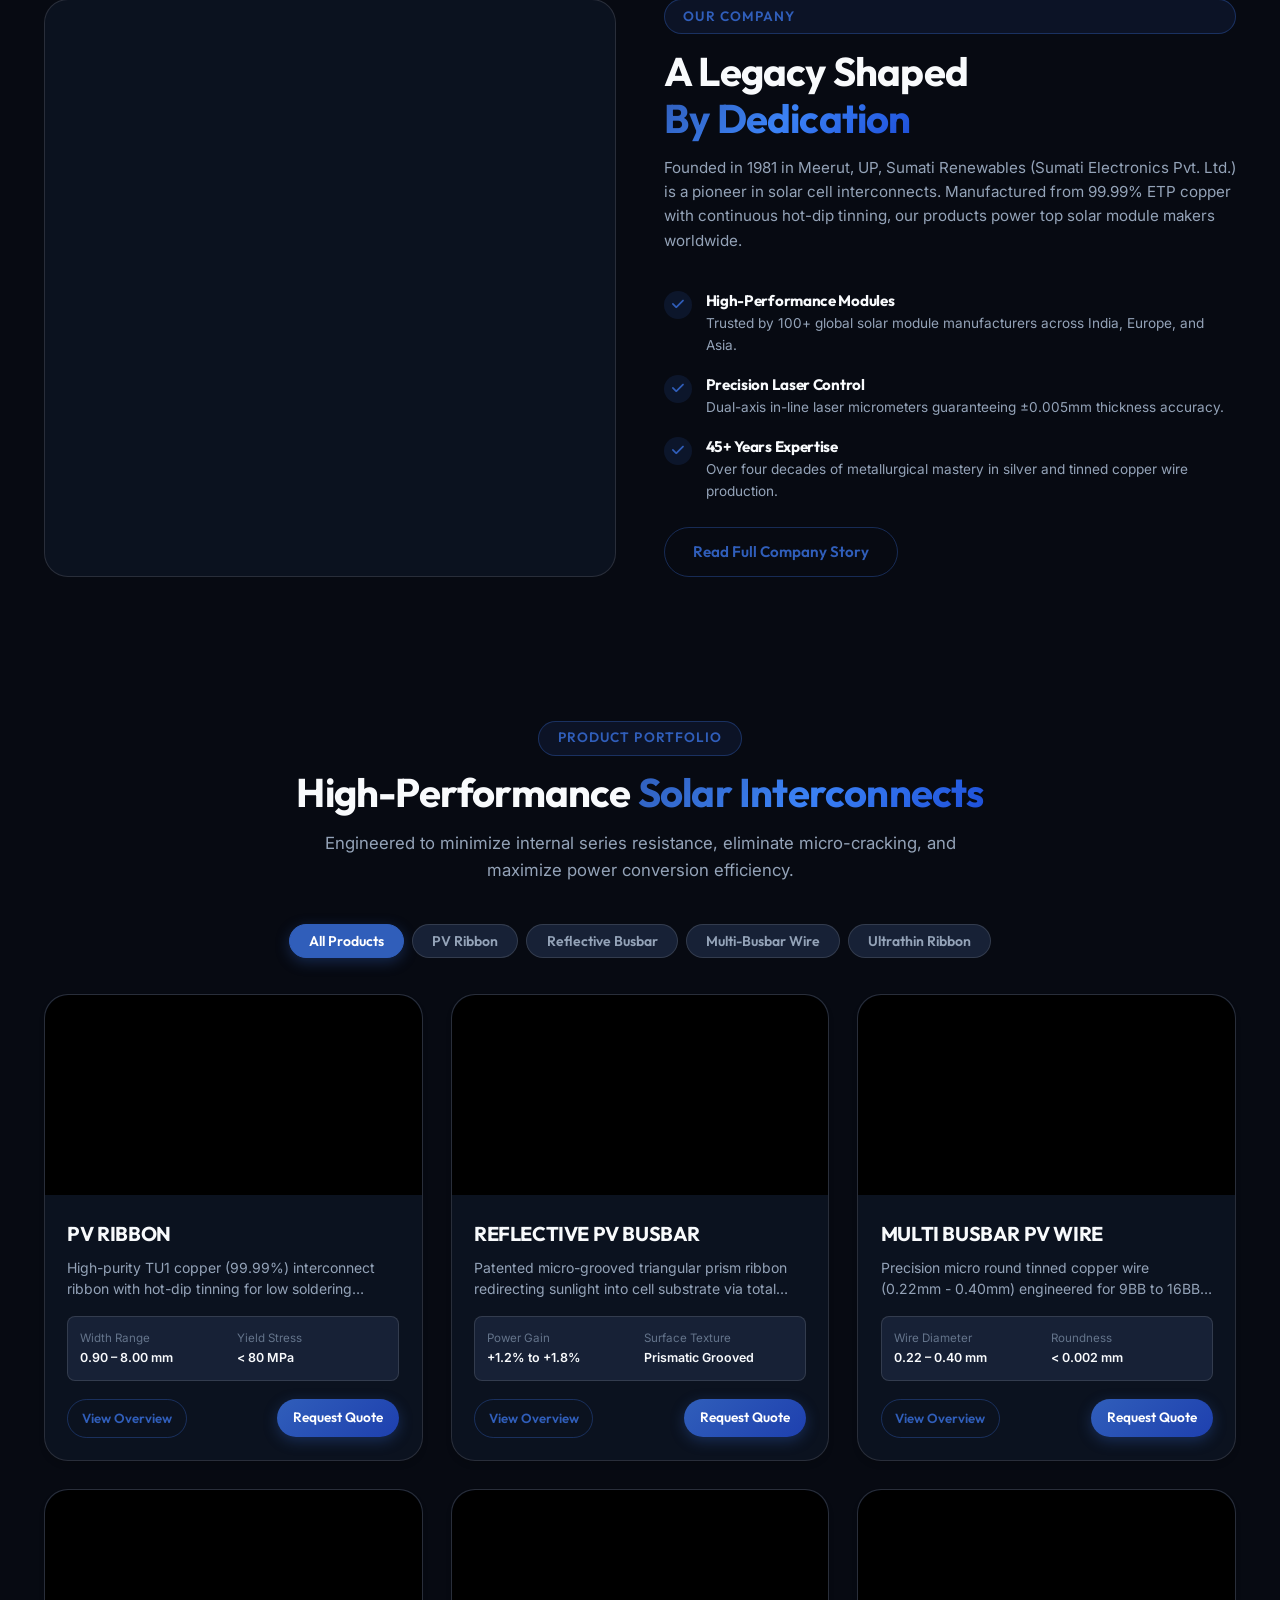
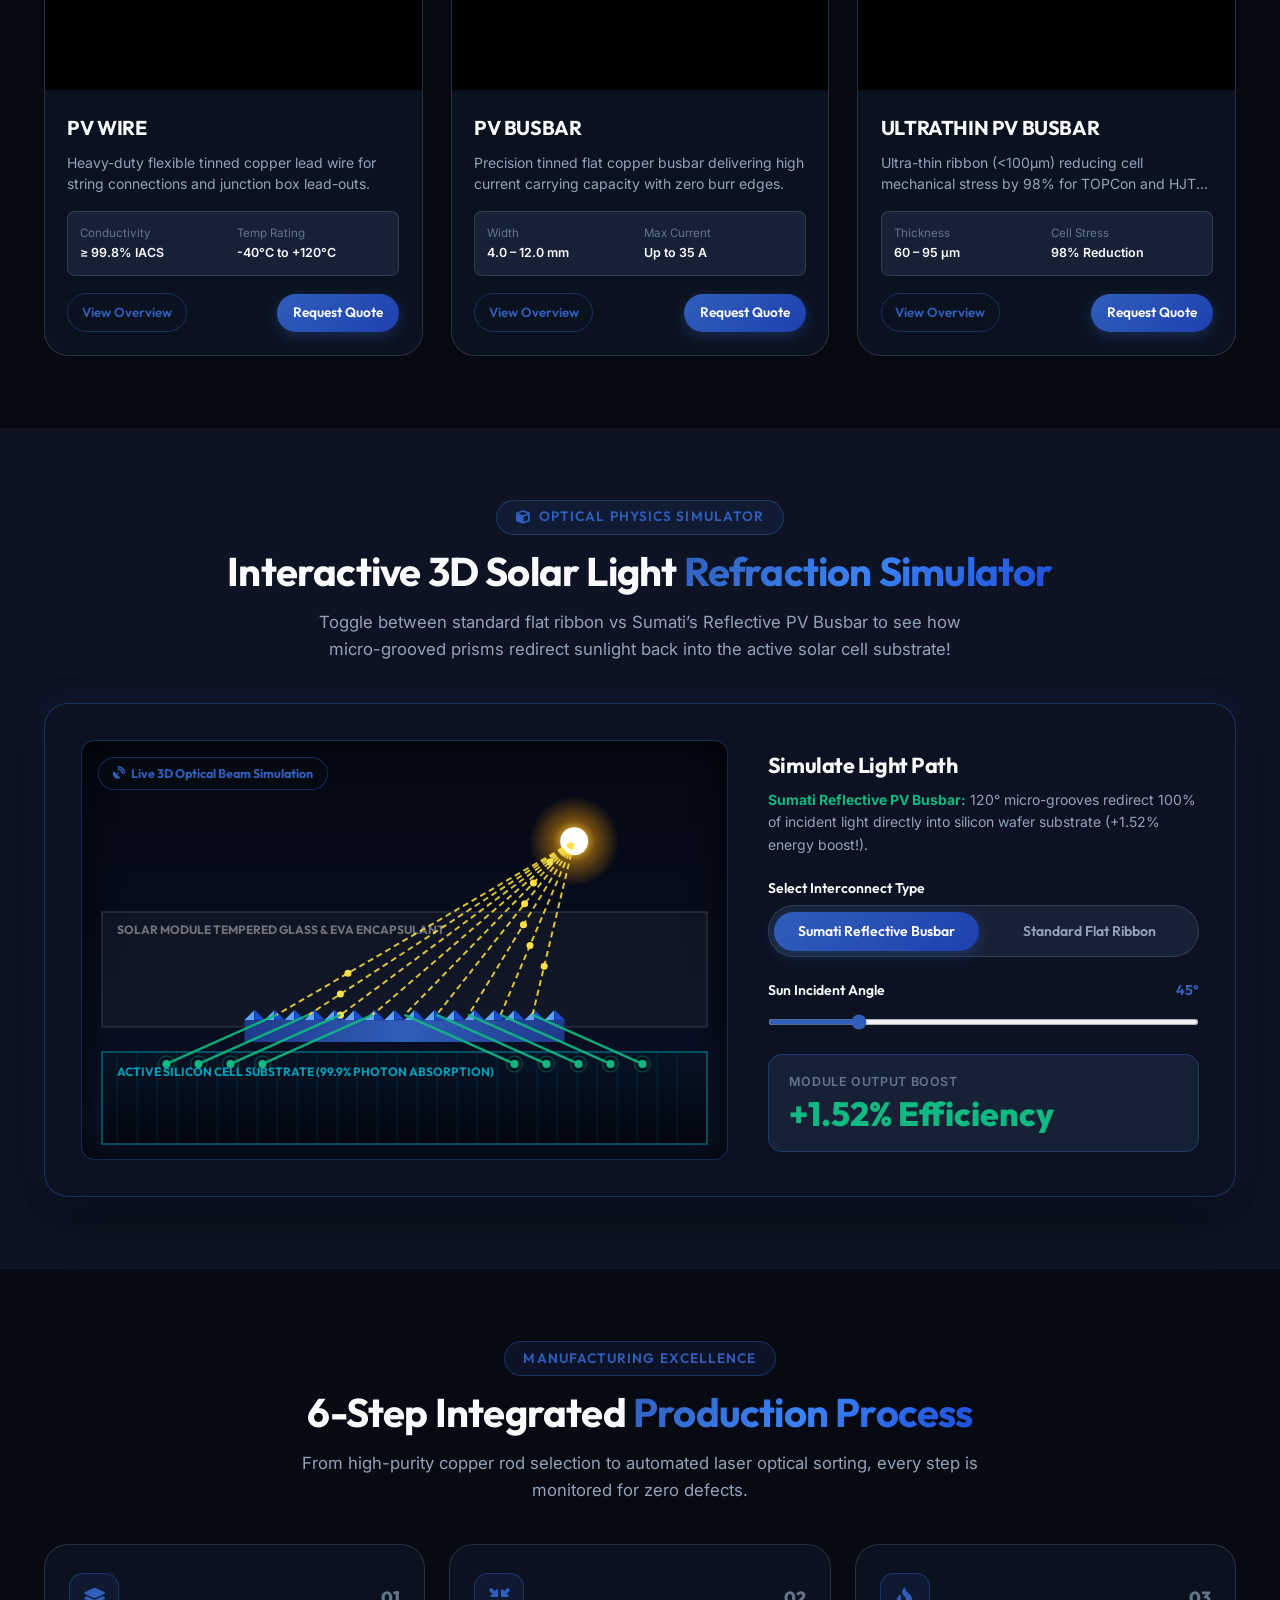
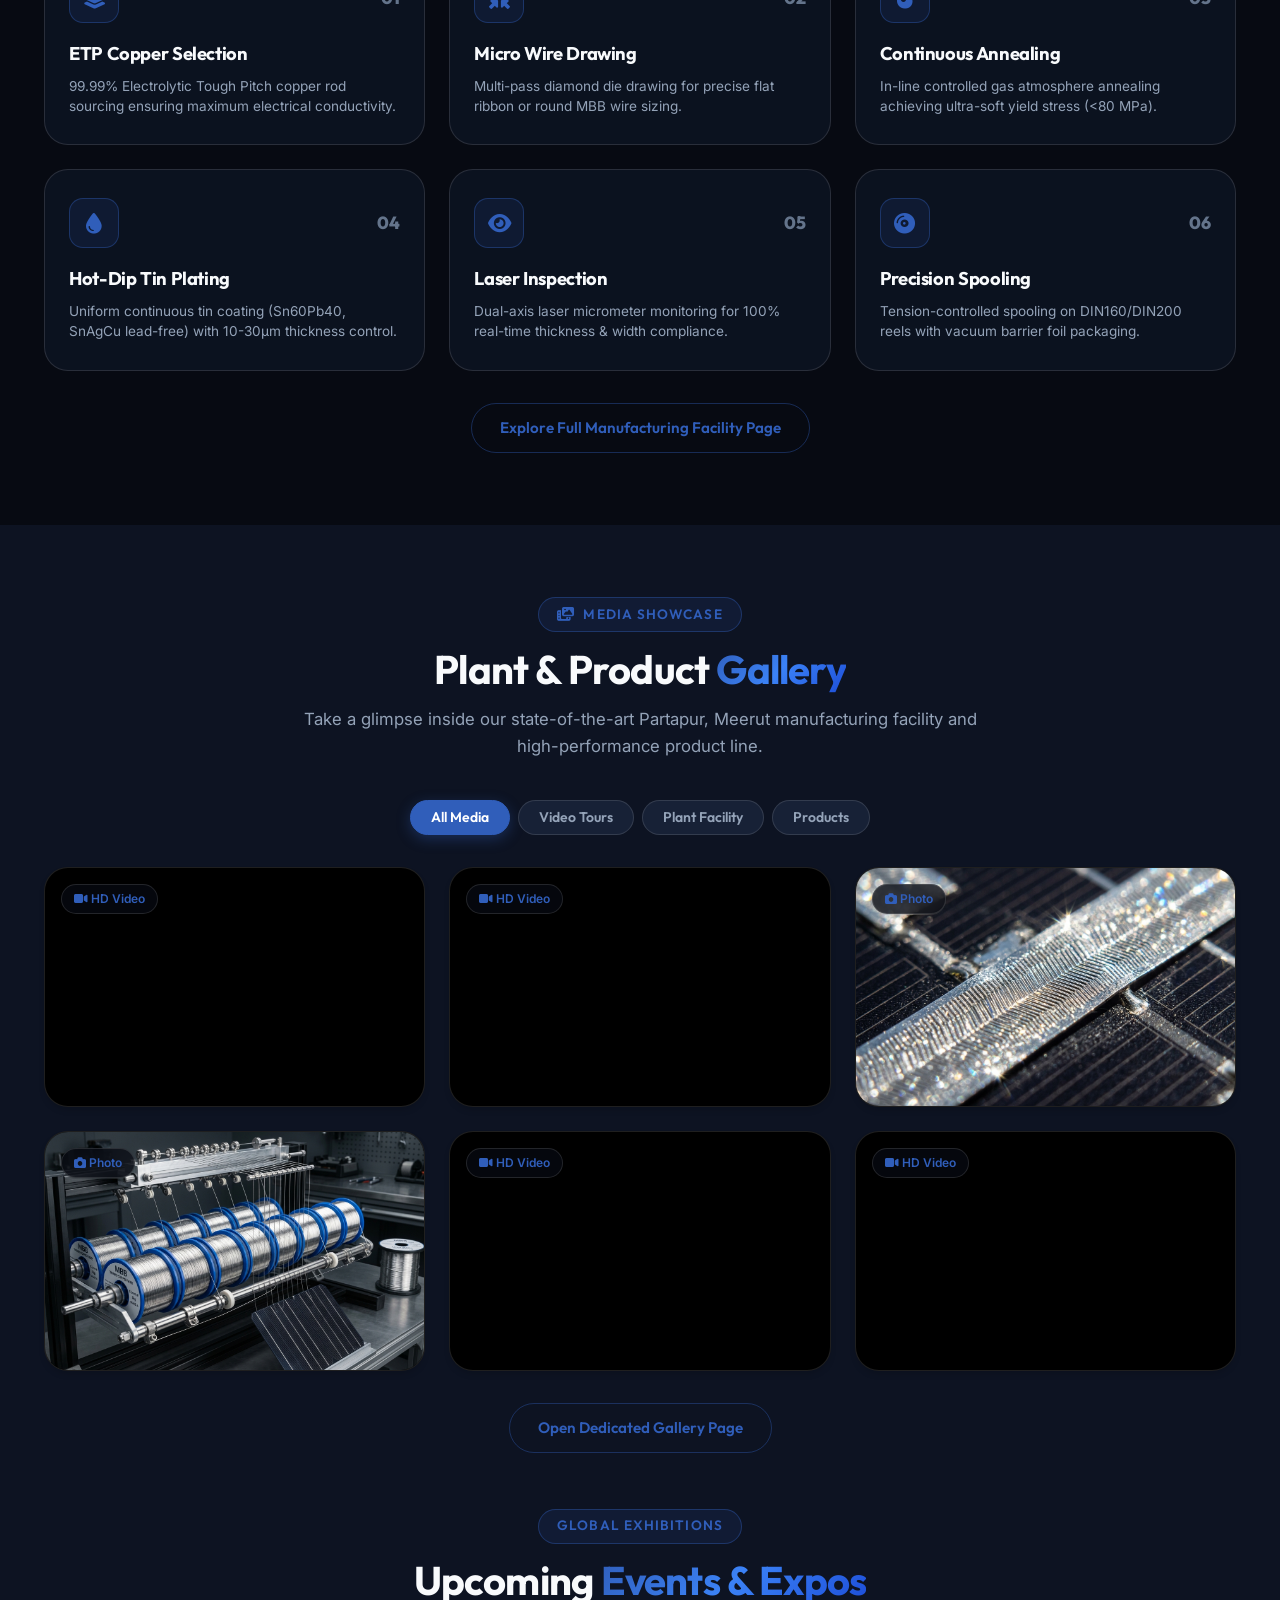
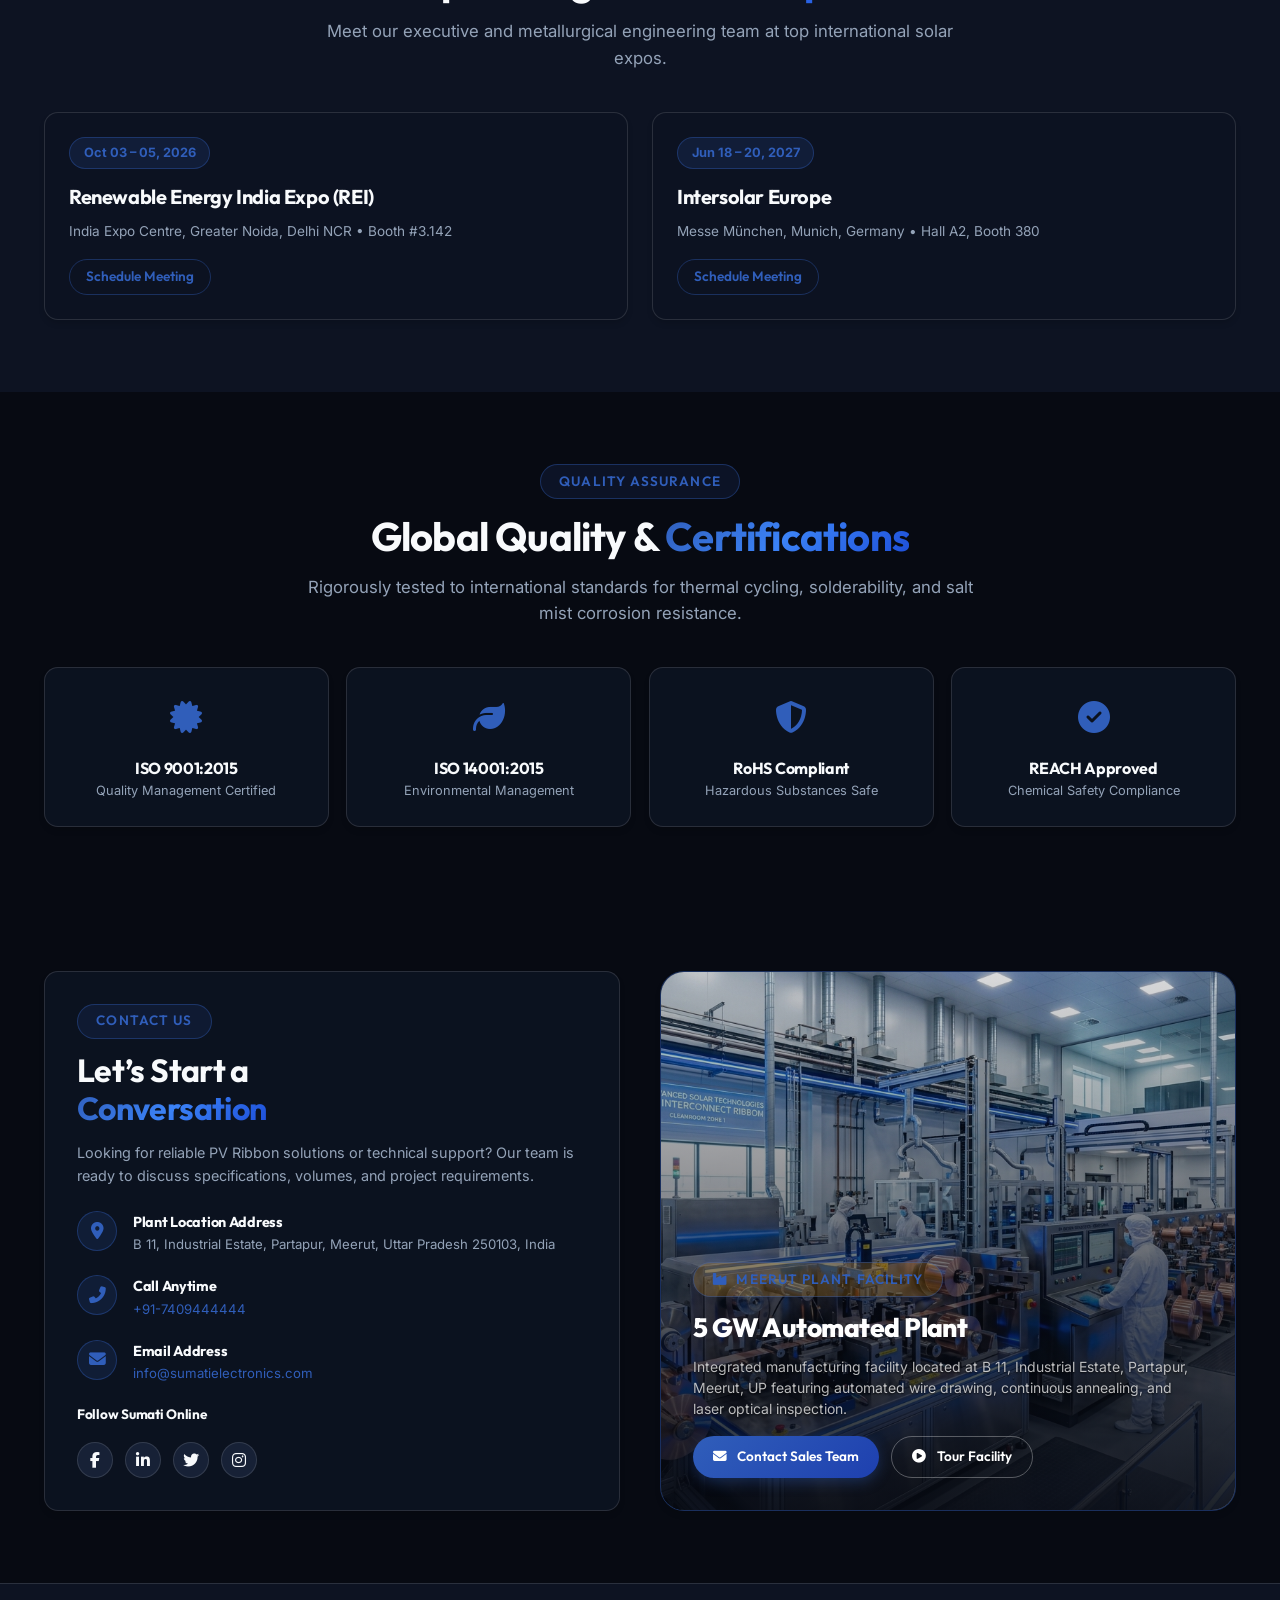
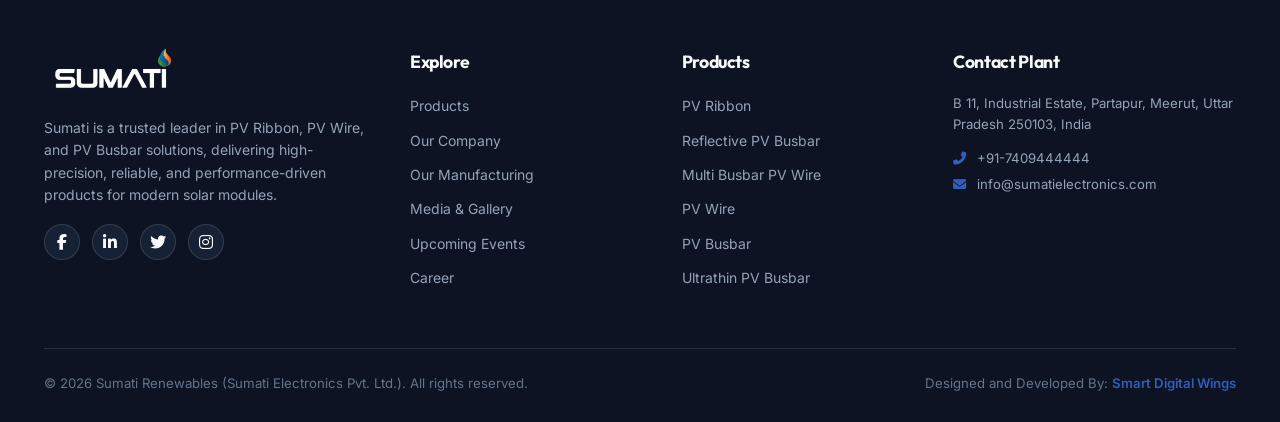
==== commit efd4aaae: "final with header and footer changes" ====
--- a/index.html
+++ b/index.html
@@ -38,14 +38,14 @@
   <!-- Header Navigation -->
   <header class="header">
     <div class="container nav-wrapper">
-              <a href="index.html#home" class="brand-logo">
+              <a href="index.html" class="brand-logo">
           <img src="assets/images/logo_white.png" alt="Sumati Renewables Logo" class="logo-img logo-white">
           <img src="assets/images/logo_blue.png" alt="Sumati Renewables Logo" class="logo-img logo-blue">
         </a>
 
       <nav class="nav-menu" id="nav-menu">
         <div class="nav-item">
-          <a href="index.html#home" class="nav-link active">Home</a>
+          <a href="index.html" class="nav-link active">Home</a>
         </div>
 
         <div class="nav-item">
@@ -896,7 +896,7 @@
     <div class="container">
       <div class="footer-grid">
         <div>
-                    <a href="index.html#home" class="brand-logo" style="margin-bottom: 0.85rem;">
+                    <a href="index.html" class="brand-logo" style="margin-bottom: 0.85rem;">
             <img src="assets/images/logo_white.png" alt="Sumati Renewables Logo" class="logo-img logo-white">
             <img src="assets/images/logo_blue.png" alt="Sumati Renewables Logo" class="logo-img logo-blue">
           </a>
@@ -953,7 +953,7 @@
 
       <div class="footer-bottom">
         <div>&copy; 2026 Sumati Renewables (Sumati Electronics Pvt. Ltd.). All rights reserved.</div>
-        <div>Designed & Supported by Digital Developers</div>
+        <div>Designed and Developed By: <a href="https://smartdigitalwings.com/" target="_blank" rel="noopener" style="color: var(--accent-gold); font-weight: 600; transition: color 0.2s ease;">Smart Digital Wings</a></div>
       </div>
     </div>
   </footer>
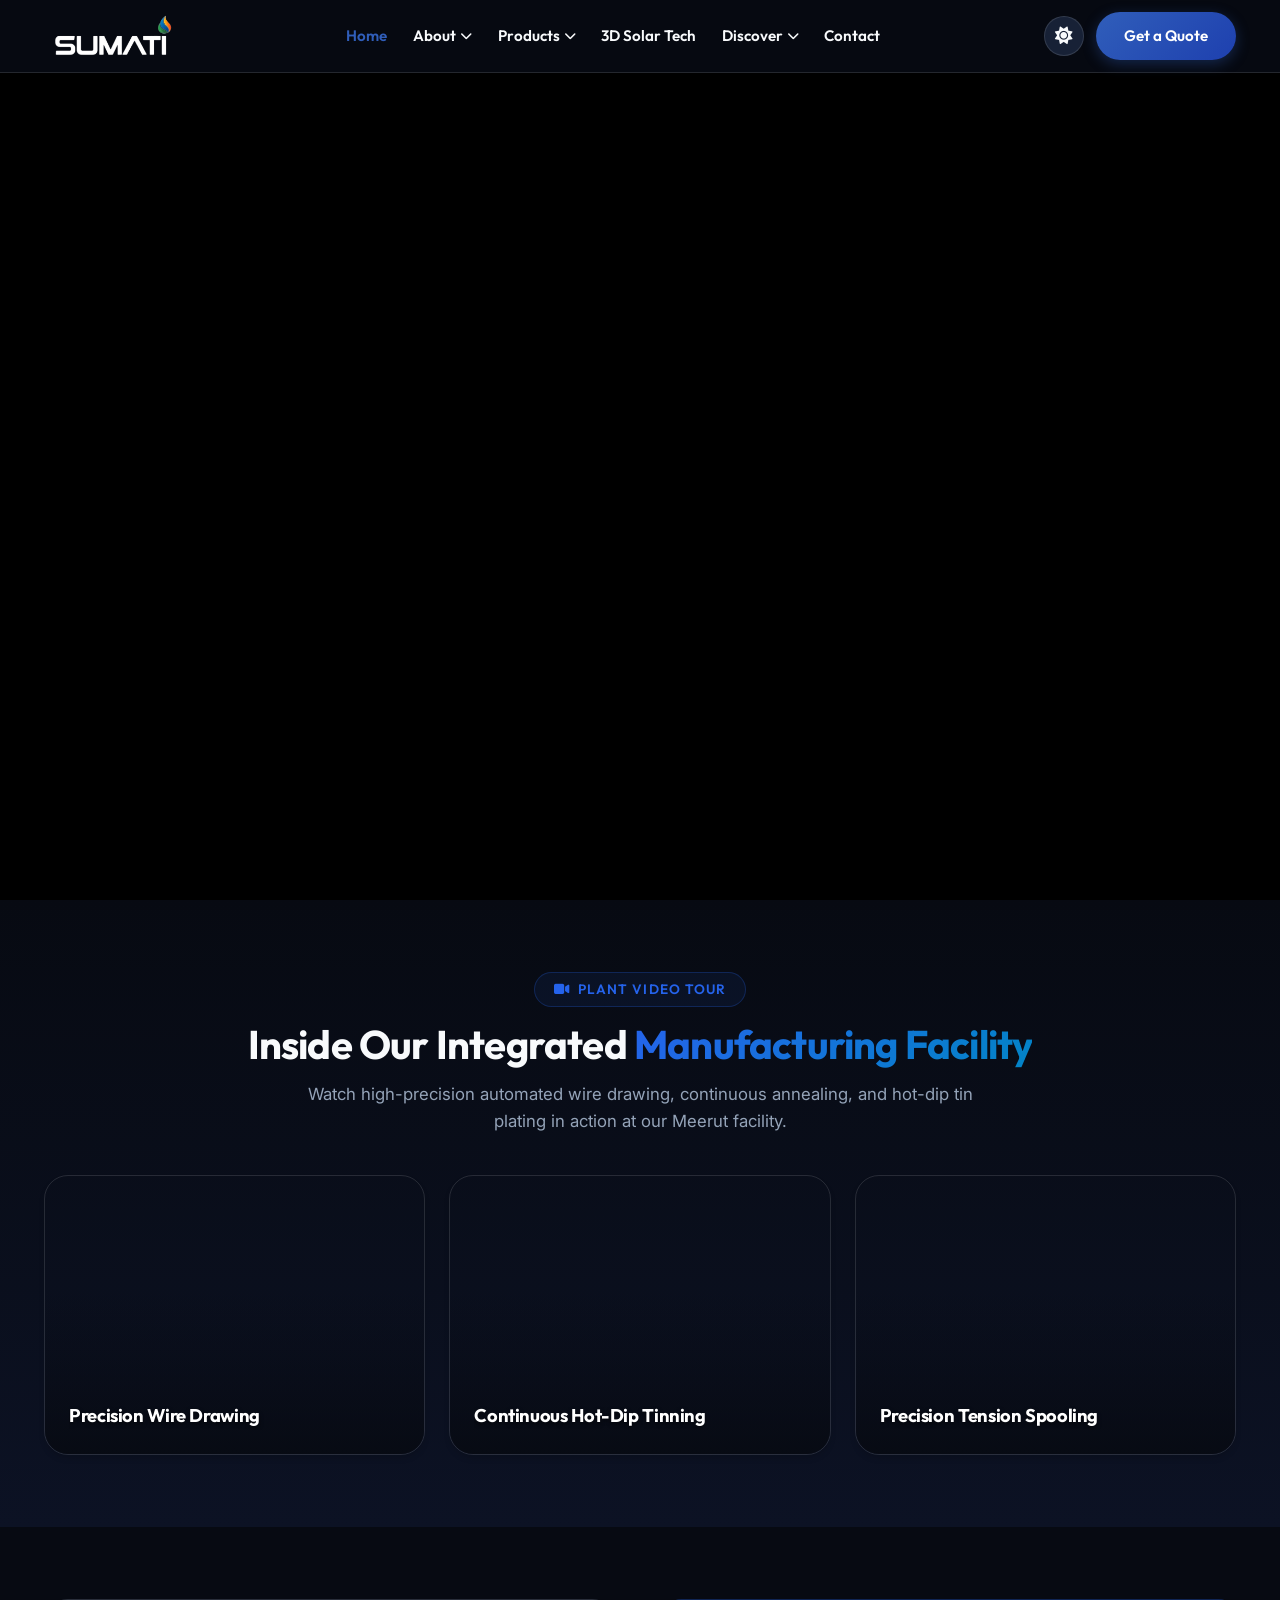
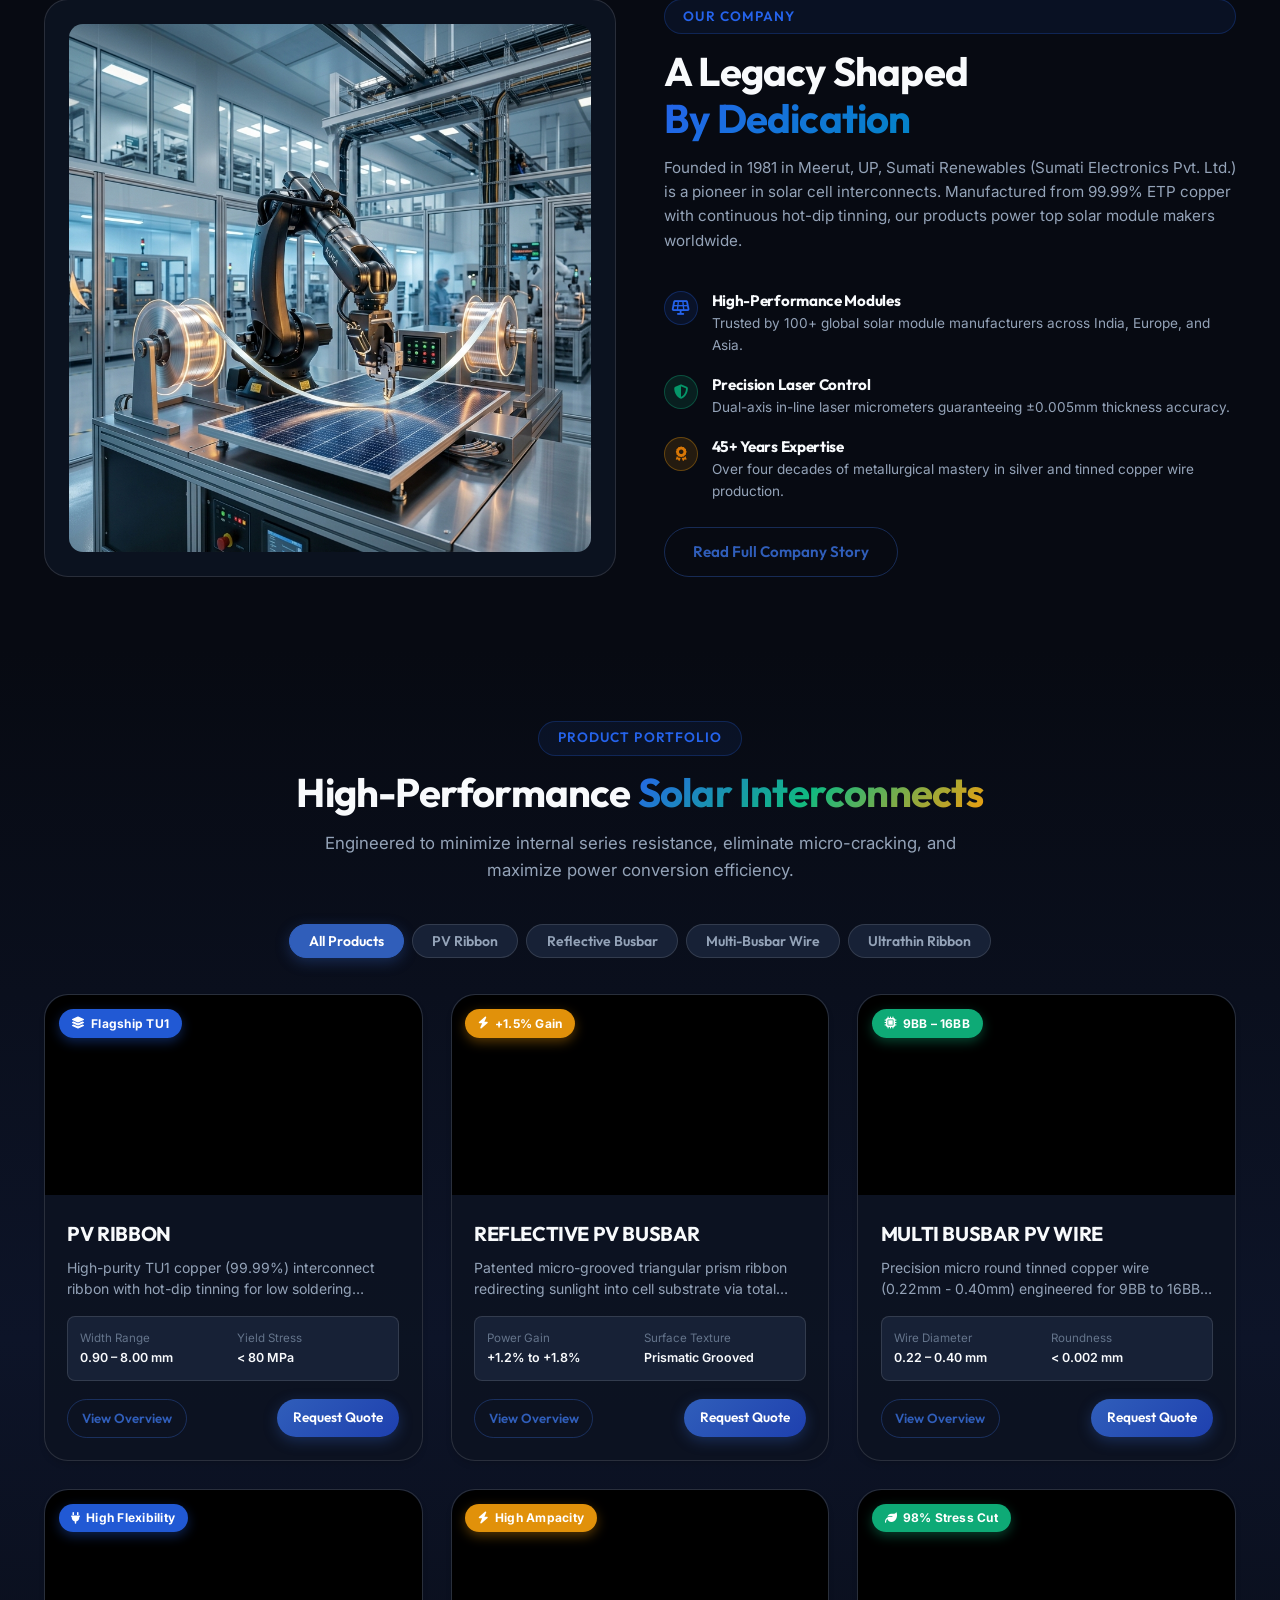
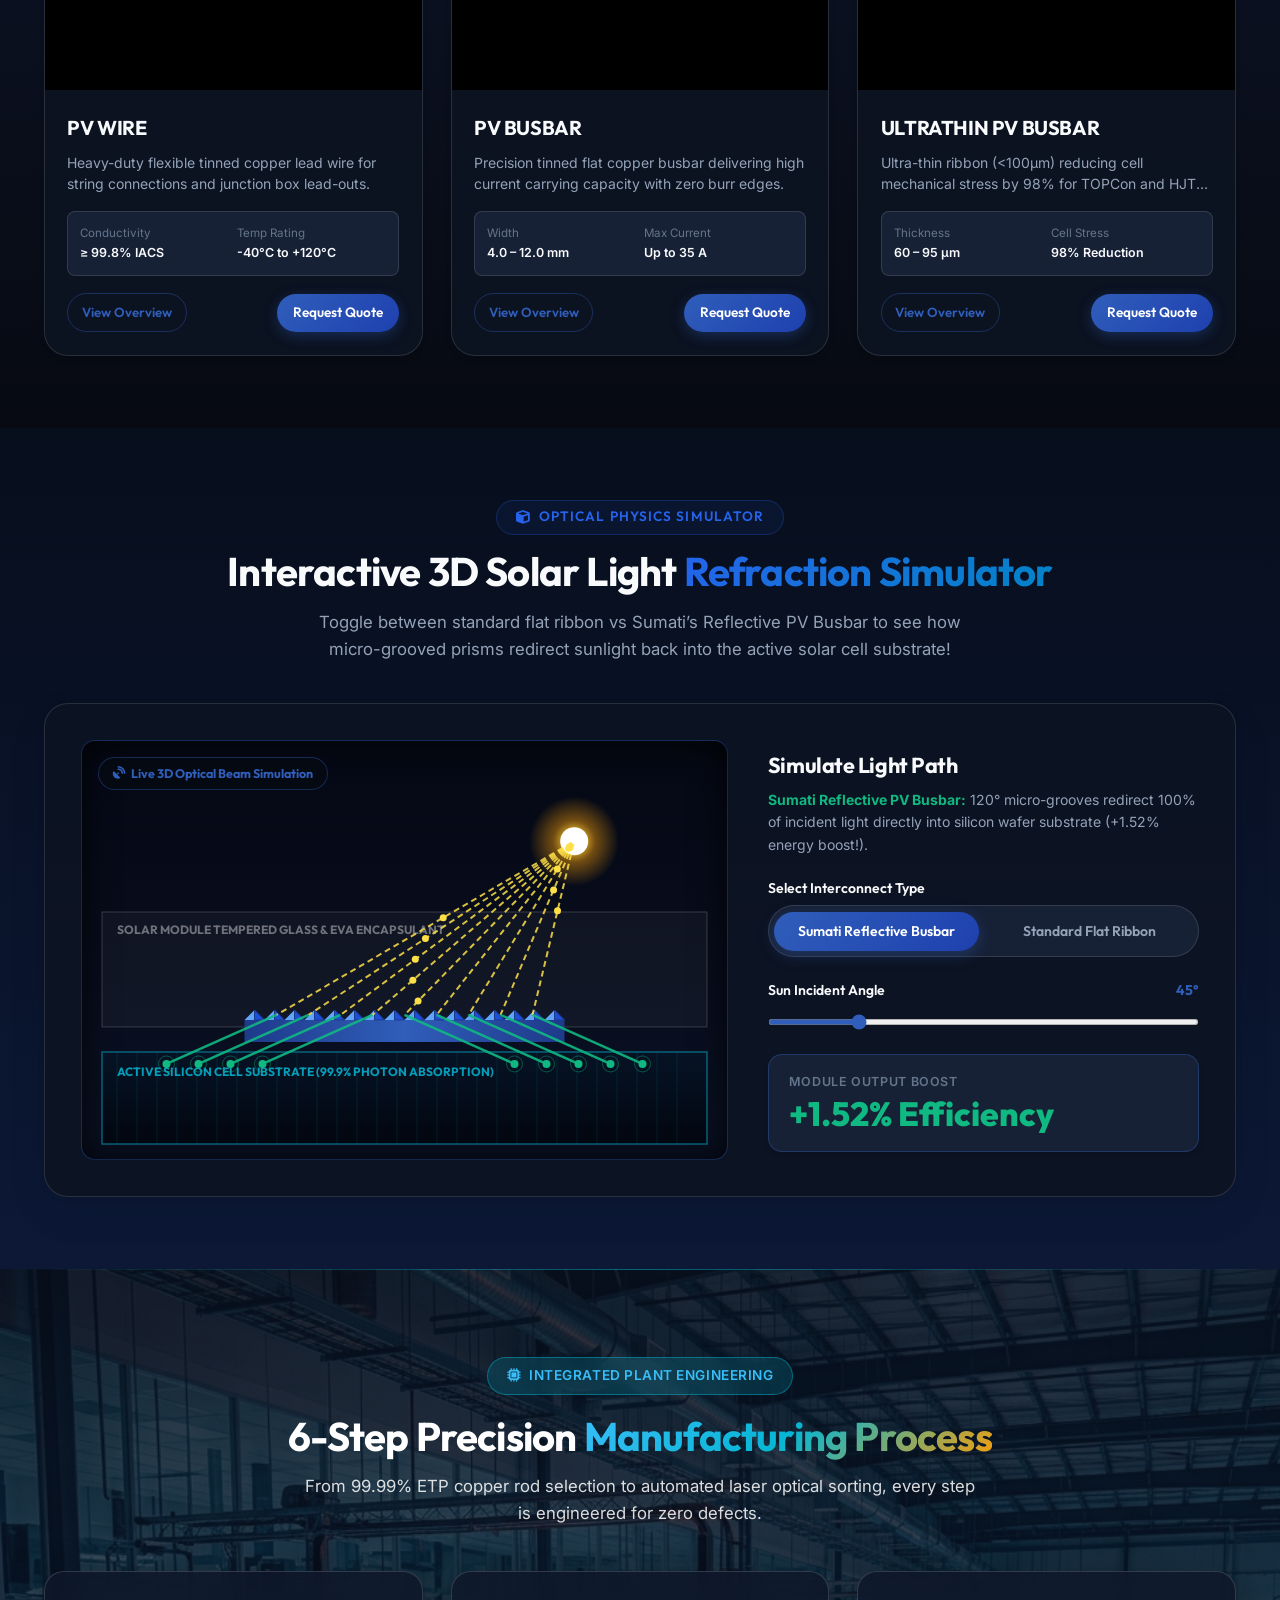
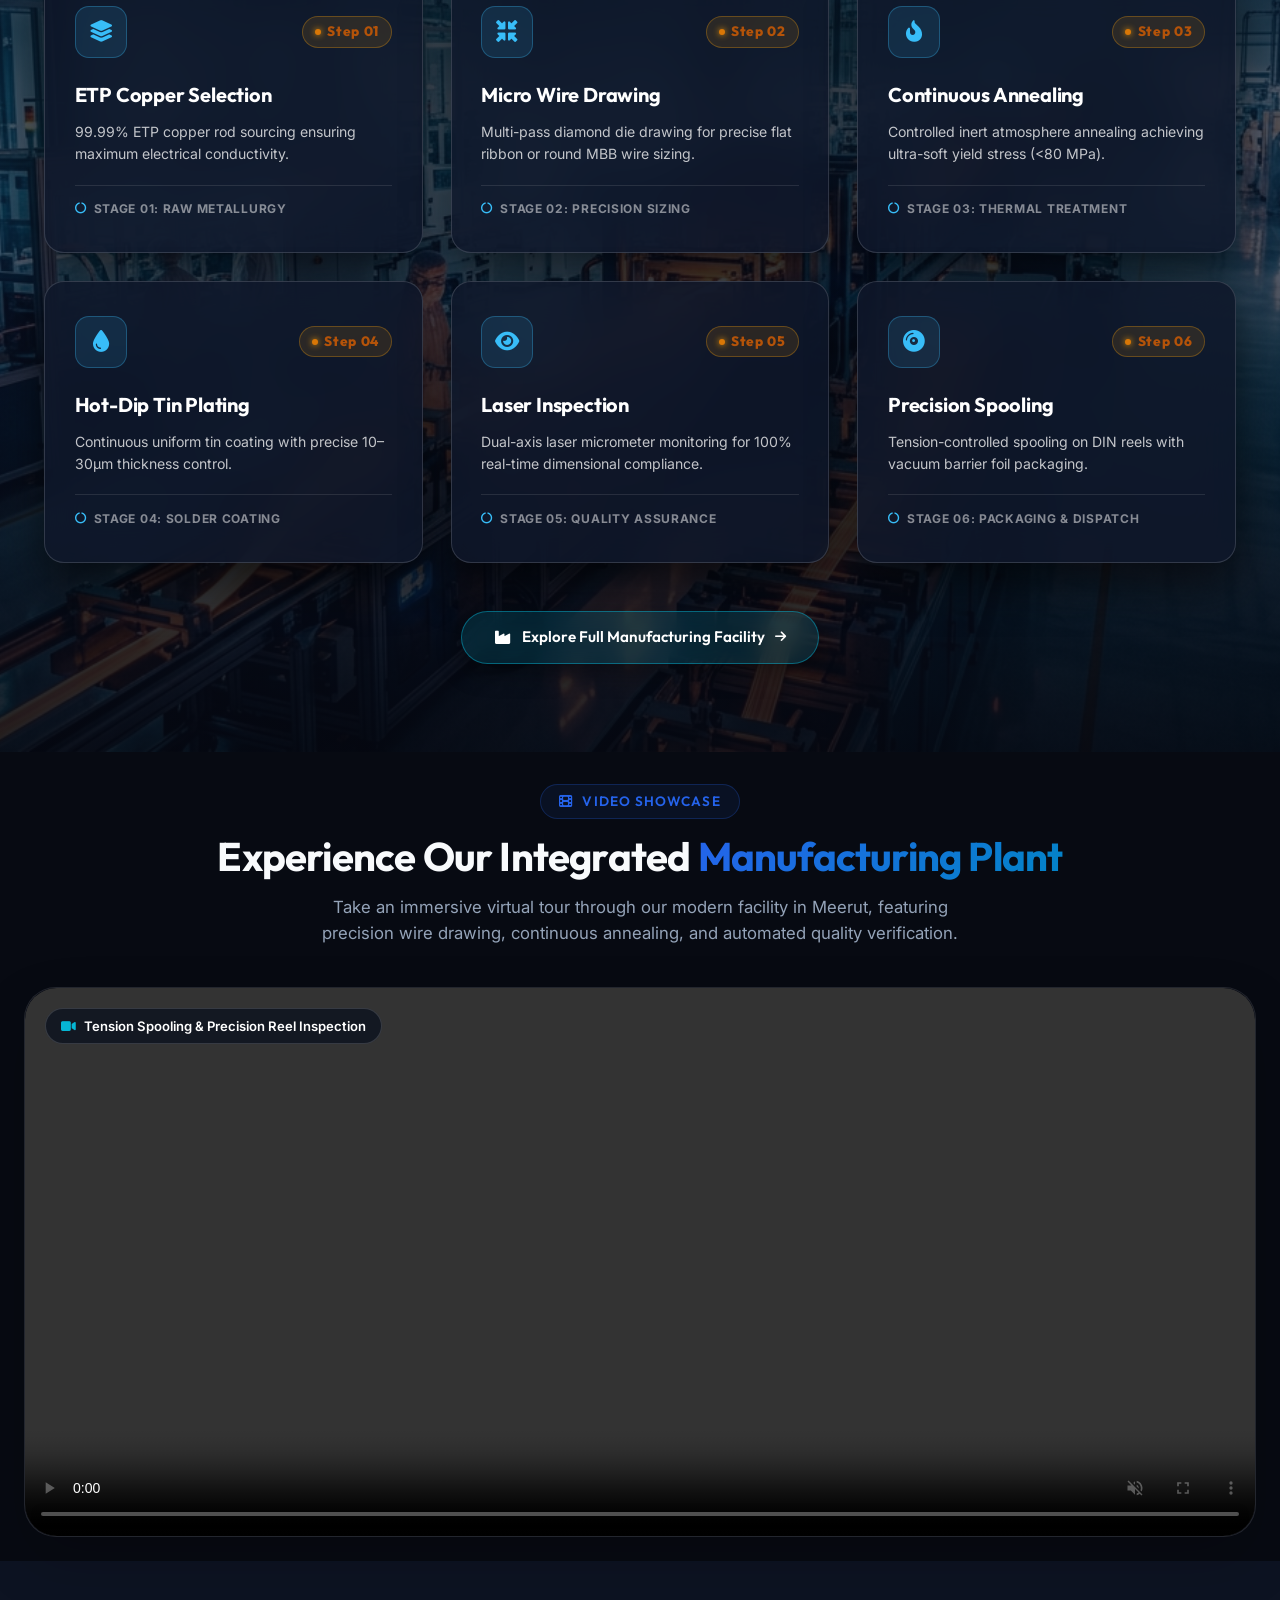
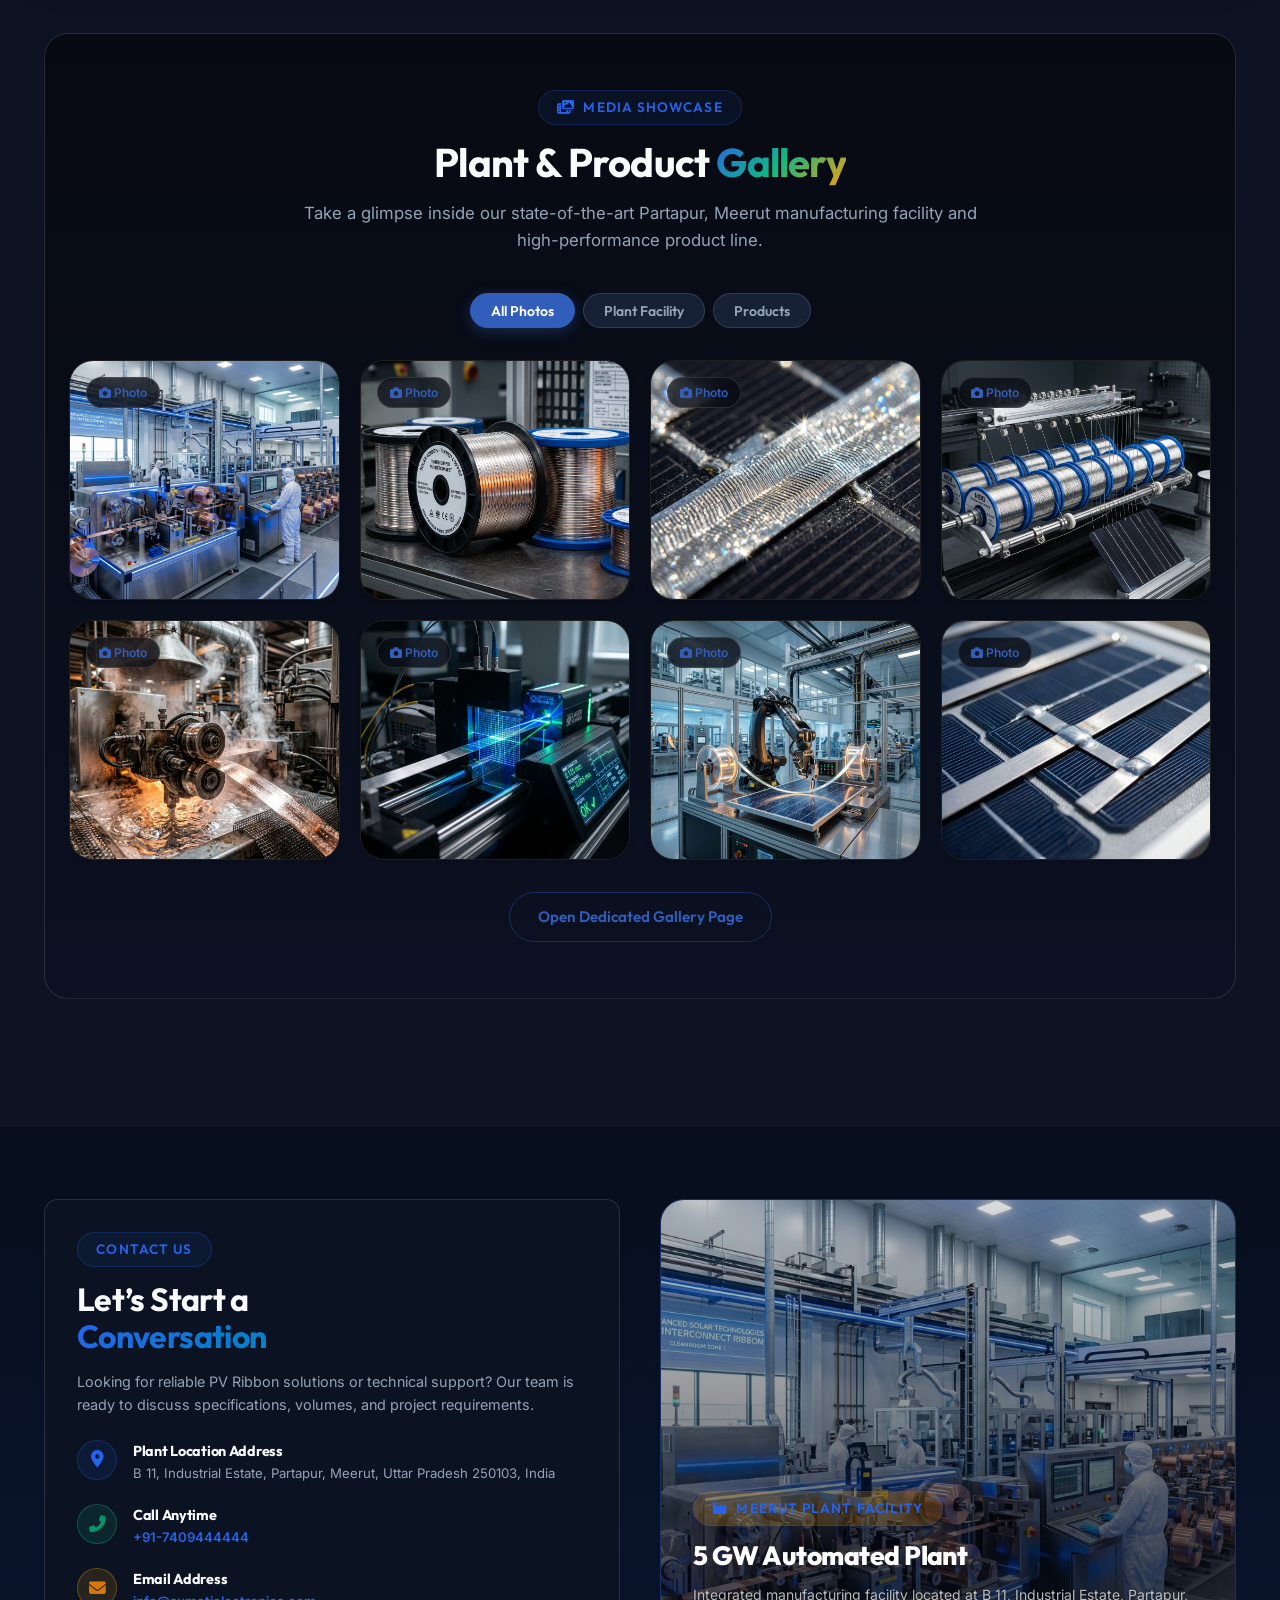
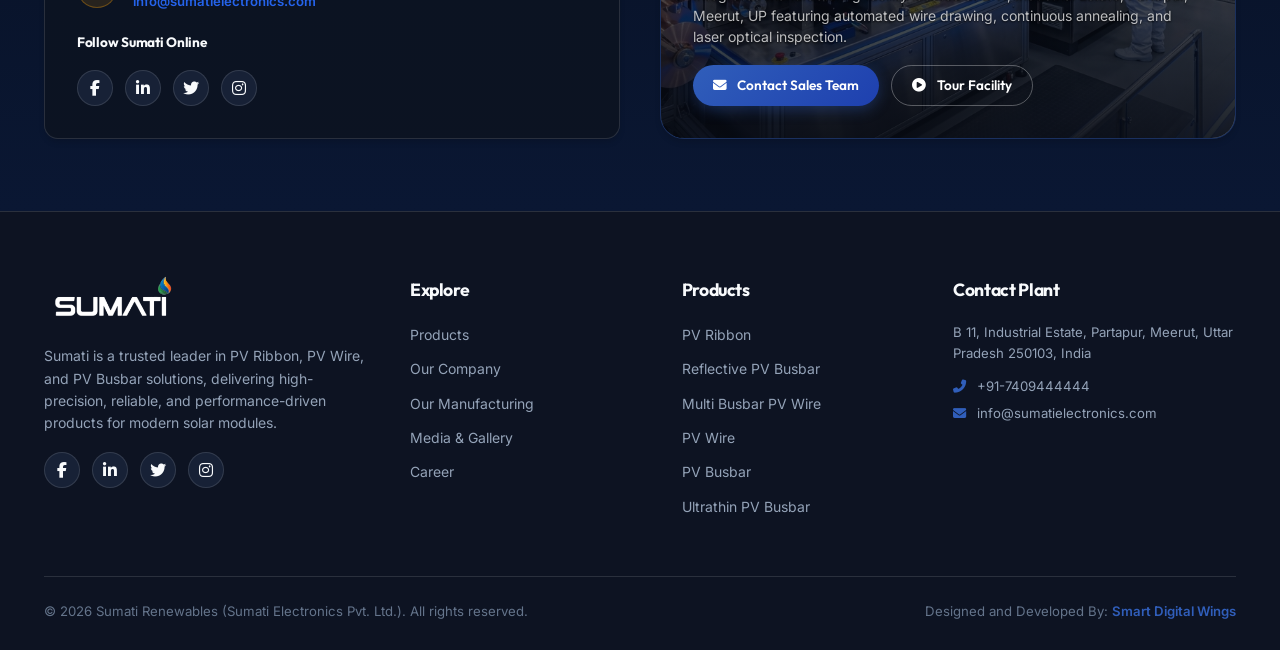
==== commit dae6d2ed: "final changes" ====
--- a/index.html
+++ b/index.html
@@ -38,10 +38,10 @@
   <!-- Header Navigation -->
   <header class="header">
     <div class="container nav-wrapper">
-              <a href="index.html" class="brand-logo">
-          <img src="assets/images/logo_white.png" alt="Sumati Renewables Logo" class="logo-img logo-white">
-          <img src="assets/images/logo_blue.png" alt="Sumati Renewables Logo" class="logo-img logo-blue">
-        </a>
+      <a href="index.html" class="brand-logo">
+        <img src="assets/images/logo_white.png" alt="Sumati Renewables Logo" class="logo-img logo-white">
+        <img src="assets/images/logo_blue.png" alt="Sumati Renewables Logo" class="logo-img logo-blue">
+      </a>
 
       <nav class="nav-menu" id="nav-menu">
         <div class="nav-item">
@@ -79,7 +79,6 @@
               style="font-size: 0.75rem;"></i></a>
           <div class="dropdown-menu">
             <a href="gallery.html" class="dropdown-item">Media & Gallery</a>
-            <a href="upcoming-events.html" class="dropdown-item">Upcoming Events</a>
             <a href="our-company.html" class="dropdown-item">Our Story</a>
             <a href="career.html" class="dropdown-item">Career</a>
           </div>
@@ -102,37 +101,15 @@
     </div>
   </header>
 
-  <!-- Full-Screen Video Hero Banner with Sleek Floating Bottom Stats Overlay -->
+  <!-- Full-Screen Video Hero Banner -->
   <section class="hero-video-section" id="home">
     <video autoplay loop muted playsinline class="hero-video-bg">
       <source src="assets/videos/hero_banner.mp4" type="video/mp4">
     </video>
-
-    <!-- Floating Stats Strip Overlay at Bottom of Video -->
-    <div class="hero-bottom-stats-overlay">
-      <div class="overlay-metrics-grid">
-        <div class="stat-card-overlay">
-          <div class="stat-number" data-target="5" data-suffix=" GW+">0</div>
-          <div class="stat-label">Installed Supply Capacity</div>
-        </div>
-        <div class="stat-card-overlay">
-          <div class="stat-number" data-target="45" data-suffix="+ Yrs">0</div>
-          <div class="stat-label">Manufacturing Excellence</div>
-        </div>
-        <div class="stat-card-overlay">
-          <div class="stat-number" data-target="100" data-suffix="+">0</div>
-          <div class="stat-label">Solar OEM Partners</div>
-        </div>
-        <div class="stat-card-overlay">
-          <div class="stat-number" data-target="99.9" data-suffix="%">0</div>
-          <div class="stat-label">Quality Yield Standard</div>
-        </div>
-      </div>
-    </div>
   </section>
 
   <!-- Plant Video Showcase Section -->
-  <section class="video-showcase-section section-padding">
+  <section class="video-showcase-section section-padding section-ambient-cool">
     <div class="container">
       <div class="text-center">
         <span class="section-tag"><i class="fas fa-video"></i> Plant Video Tour</span>
@@ -145,12 +122,10 @@
         <!-- Video Card 1 -->
         <div class="video-card-box">
           <video autoplay loop muted playsinline>
-            <source src="assets/videos/manufacturing_tour.mp4" type="video/mp4">
+            <source src="assets/videos/2.mp4" type="video/mp4">
           </video>
           <div class="video-card-overlay">
-            <h3 style="font-size: 1.25rem; color: #fff;">Automated Precision Wire Drawing</h3>
-            <p style="color: var(--text-muted); font-size: 0.85rem;">Multi-pass diamond dies drawing copper wire to
-              ±0.005mm accuracy.</p>
+            <h3>Precision Wire Drawing</h3>
           </div>
         </div>
 
@@ -160,9 +135,7 @@
             <source src="assets/videos/pv_ribbon.mp4" type="video/mp4">
           </video>
           <div class="video-card-overlay">
-            <h3 style="font-size: 1.25rem; color: #fff;">High-Speed Continuous Hot-Dip Tinning</h3>
-            <p style="color: var(--text-muted); font-size: 0.85rem;">10-30µm uniform solder coating application on
-              high-purity ETP copper.</p>
+            <h3>Continuous Hot-Dip Tinning</h3>
           </div>
         </div>
 
@@ -172,9 +145,7 @@
             <source src="assets/videos/banner_showcase.mp4" type="video/mp4">
           </video>
           <div class="video-card-overlay">
-            <h3 style="font-size: 1.25rem; color: #fff;">Tension Spooling & Quality Testing</h3>
-            <p style="color: var(--text-muted); font-size: 0.85rem;">DIN160 & DIN200 spool reel packaging with dual-axis
-              laser verification.</p>
+            <h3>Precision Tension Spooling</h3>
           </div>
         </div>
       </div>
@@ -187,9 +158,8 @@
       <div class="about-grid">
         <!-- Equal Left Media Card -->
         <div class="about-card-left">
-          <video autoplay loop muted playsinline>
-            <source src="assets/videos/manufacturing_tour.mp4" type="video/mp4">
-          </video>
+          <img src="assets/images/about_company.jpg" alt="Sumati Renewables Precision Solar Manufacturing Facility"
+            loading="lazy">
         </div>
 
         <!-- Equal Right Content Column -->
@@ -204,7 +174,7 @@
 
           <div class="about-features-list">
             <div class="about-feature-item">
-              <div class="about-feature-icon"><i class="fas fa-check"></i></div>
+              <div class="about-feature-icon icon-blue"><i class="fas fa-solar-panel"></i></div>
               <div>
                 <h4 style="font-size: 0.95rem; font-weight: 700;">High-Performance Modules</h4>
                 <p style="font-size: 0.85rem; color: var(--text-muted);">Trusted by 100+ global solar module
@@ -212,7 +182,7 @@
               </div>
             </div>
             <div class="about-feature-item">
-              <div class="about-feature-icon"><i class="fas fa-check"></i></div>
+              <div class="about-feature-icon icon-green"><i class="fas fa-shield-alt"></i></div>
               <div>
                 <h4 style="font-size: 0.95rem; font-weight: 700;">Precision Laser Control</h4>
                 <p style="font-size: 0.85rem; color: var(--text-muted);">Dual-axis in-line laser micrometers
@@ -220,7 +190,7 @@
               </div>
             </div>
             <div class="about-feature-item">
-              <div class="about-feature-icon"><i class="fas fa-check"></i></div>
+              <div class="about-feature-icon icon-amber"><i class="fas fa-award"></i></div>
               <div>
                 <h4 style="font-size: 0.95rem; font-weight: 700;">45+ Years Expertise</h4>
                 <p style="font-size: 0.85rem; color: var(--text-muted);">Over four decades of metallurgical mastery in
@@ -238,11 +208,11 @@
   </section>
 
   <!-- Products Showcase (Official pvribbon.in Product Videos & 2-Line Minimal Cards) -->
-  <section class="products section-padding" id="products">
+  <section class="products section-padding section-ambient-products" id="products">
     <div class="container">
       <div class="text-center">
         <span class="section-tag">Product Portfolio</span>
-        <h2 class="section-title">High-Performance <span class="text-gradient">Solar Interconnects</span></h2>
+        <h2 class="section-title">High-Performance <span class="text-gradient-flame">Solar Interconnects</span></h2>
         <p class="section-subtitle">Engineered to minimize internal series resistance, eliminate micro-cracking, and
           maximize power conversion efficiency.</p>
       </div>
@@ -265,7 +235,7 @@
             <video autoplay loop muted playsinline>
               <source src="assets/videos/pv.mp4" type="video/mp4">
             </video>
-            <span class="product-tag-badge">Flagship</span>
+            <span class="product-tag-badge badge-blue"><i class="fas fa-layer-group"></i> Flagship TU1</span>
           </div>
           <div class="product-body">
             <div>
@@ -286,7 +256,8 @@
             <div class="product-card-footer">
               <a href="pv-ribbon.html" class="btn btn-outline"
                 style="padding: 0.5rem 0.85rem; font-size: 0.825rem;">View Overview</a>
-              <a href="contact.html" class="btn btn-primary" style="padding: 0.5rem 1rem; font-size: 0.85rem;">Request Quote</a>
+              <a href="contact.html" class="btn btn-primary" style="padding: 0.5rem 1rem; font-size: 0.85rem;">Request
+                Quote</a>
             </div>
           </div>
         </div>
@@ -297,7 +268,7 @@
             <video autoplay loop muted playsinline>
               <source src="assets/videos/1.mp4" type="video/mp4">
             </video>
-            <span class="product-tag-badge">+1.5% Gain</span>
+            <span class="product-tag-badge badge-amber"><i class="fas fa-bolt"></i> +1.5% Gain</span>
           </div>
           <div class="product-body">
             <div>
@@ -318,7 +289,8 @@
             <div class="product-card-footer">
               <a href="reflective-pv-busbar.html" class="btn btn-outline"
                 style="padding: 0.5rem 0.85rem; font-size: 0.825rem;">View Overview</a>
-              <a href="contact.html" class="btn btn-primary" style="padding: 0.5rem 1rem; font-size: 0.85rem;">Request Quote</a>
+              <a href="contact.html" class="btn btn-primary" style="padding: 0.5rem 1rem; font-size: 0.85rem;">Request
+                Quote</a>
             </div>
           </div>
         </div>
@@ -329,7 +301,7 @@
             <video autoplay loop muted playsinline>
               <source src="assets/videos/2.mp4" type="video/mp4">
             </video>
-            <span class="product-tag-badge">9BB - 16BB</span>
+            <span class="product-tag-badge badge-green"><i class="fas fa-microchip"></i> 9BB – 16BB</span>
           </div>
           <div class="product-body">
             <div>
@@ -350,7 +322,8 @@
             <div class="product-card-footer">
               <a href="multi-busbar-pv-wire.html" class="btn btn-outline"
                 style="padding: 0.5rem 0.85rem; font-size: 0.825rem;">View Overview</a>
-              <a href="contact.html" class="btn btn-primary" style="padding: 0.5rem 1rem; font-size: 0.85rem;">Request Quote</a>
+              <a href="contact.html" class="btn btn-primary" style="padding: 0.5rem 1rem; font-size: 0.85rem;">Request
+                Quote</a>
             </div>
           </div>
         </div>
@@ -361,7 +334,7 @@
             <video autoplay loop muted playsinline>
               <source src="assets/videos/3.mp4" type="video/mp4">
             </video>
-            <span class="product-tag-badge">Flexible</span>
+            <span class="product-tag-badge badge-blue"><i class="fas fa-plug"></i> High Flexibility</span>
           </div>
           <div class="product-body">
             <div>
@@ -380,9 +353,10 @@
               </div>
             </div>
             <div class="product-card-footer">
-              <a href="pv-wire.html" class="btn btn-outline"
-                style="padding: 0.5rem 0.85rem; font-size: 0.825rem;">View Overview</a>
-              <a href="contact.html" class="btn btn-primary" style="padding: 0.5rem 1rem; font-size: 0.85rem;">Request Quote</a>
+              <a href="pv-wire.html" class="btn btn-outline" style="padding: 0.5rem 0.85rem; font-size: 0.825rem;">View
+                Overview</a>
+              <a href="contact.html" class="btn btn-primary" style="padding: 0.5rem 1rem; font-size: 0.85rem;">Request
+                Quote</a>
             </div>
           </div>
         </div>
@@ -393,7 +367,7 @@
             <video autoplay loop muted playsinline>
               <source src="assets/videos/4.mp4" type="video/mp4">
             </video>
-            <span class="product-tag-badge">Heavy Duty</span>
+            <span class="product-tag-badge badge-amber"><i class="fas fa-bolt"></i> High Ampacity</span>
           </div>
           <div class="product-body">
             <div>
@@ -414,7 +388,8 @@
             <div class="product-card-footer">
               <a href="pv-busbar.html" class="btn btn-outline"
                 style="padding: 0.5rem 0.85rem; font-size: 0.825rem;">View Overview</a>
-              <a href="contact.html" class="btn btn-primary" style="padding: 0.5rem 1rem; font-size: 0.85rem;">Request Quote</a>
+              <a href="contact.html" class="btn btn-primary" style="padding: 0.5rem 1rem; font-size: 0.85rem;">Request
+                Quote</a>
             </div>
           </div>
         </div>
@@ -425,7 +400,7 @@
             <video autoplay loop muted playsinline>
               <source src="assets/videos/5.mp4" type="video/mp4">
             </video>
-            <span class="product-tag-badge">TOPCon / HJT</span>
+            <span class="product-tag-badge badge-green"><i class="fas fa-leaf"></i> 98% Stress Cut</span>
           </div>
           <div class="product-body">
             <div>
@@ -446,7 +421,8 @@
             <div class="product-card-footer">
               <a href="ultrathin-pv-busbar.html" class="btn btn-outline"
                 style="padding: 0.5rem 0.85rem; font-size: 0.825rem;">View Overview</a>
-              <a href="contact.html" class="btn btn-primary" style="padding: 0.5rem 1rem; font-size: 0.85rem;">Request Quote</a>
+              <a href="contact.html" class="btn btn-primary" style="padding: 0.5rem 1rem; font-size: 0.85rem;">Request
+                Quote</a>
             </div>
           </div>
         </div>
@@ -517,97 +493,118 @@
   <section class="manufacturing section-padding" id="manufacturing">
     <div class="container">
       <div class="text-center">
-        <span class="section-tag">Manufacturing Excellence</span>
-        <h2 class="section-title">6-Step Integrated <span class="text-gradient">Production Process</span></h2>
-        <p class="section-subtitle">From high-purity copper rod selection to automated laser optical sorting, every step
-          is monitored for zero defects.</p>
-      </div>
-
-      <!-- Minimalist Icon Box Grid -->
-      <div class="mfg-minimal-grid">
+        <span class="section-tag-glow"><i class="fas fa-microchip"></i> Integrated Plant Engineering</span>
+        <h2 class="section-title">6-Step Precision <span class="text-gradient-cyan">Manufacturing Process</span></h2>
+        <p class="section-subtitle">From 99.99% ETP copper rod selection to automated laser optical sorting, every step is engineered for zero defects.</p>
+      </div>
+
+      <!-- Modern Glassmorphic Connected Process Grid -->
+      <div class="mfg-modern-grid">
 
         <!-- Step 1 Card -->
         <div class="mfg-step-card">
-          <div class="mfg-step-header">
-            <div class="mfg-icon-box"><i class="fas fa-layer-group"></i></div>
-            <span class="mfg-step-num">01</span>
-          </div>
-          <div>
+          <div>
+            <div class="mfg-step-header">
+              <div class="mfg-icon-box"><i class="fas fa-layer-group"></i></div>
+              <span class="mfg-step-num">Step 01</span>
+            </div>
             <h3 class="mfg-step-title">ETP Copper Selection</h3>
-            <p class="mfg-step-desc">99.99% Electrolytic Tough Pitch copper rod sourcing ensuring maximum electrical
-              conductivity.</p>
-          </div>
+            <p class="mfg-step-desc">99.99% ETP copper rod sourcing ensuring maximum electrical conductivity.</p>
+          </div>
+          <div class="mfg-step-tag"><i class="fas fa-circle-notch"></i> Stage 01: Raw Metallurgy</div>
         </div>
 
         <!-- Step 2 Card -->
         <div class="mfg-step-card">
-          <div class="mfg-step-header">
-            <div class="mfg-icon-box"><i class="fas fa-compress-arrows-alt"></i></div>
-            <span class="mfg-step-num">02</span>
-          </div>
-          <div>
+          <div>
+            <div class="mfg-step-header">
+              <div class="mfg-icon-box"><i class="fas fa-compress-arrows-alt"></i></div>
+              <span class="mfg-step-num">Step 02</span>
+            </div>
             <h3 class="mfg-step-title">Micro Wire Drawing</h3>
-            <p class="mfg-step-desc">Multi-pass diamond die drawing for precise flat ribbon or round MBB wire sizing.
-            </p>
-          </div>
+            <p class="mfg-step-desc">Multi-pass diamond die drawing for precise flat ribbon or round MBB wire sizing.</p>
+          </div>
+          <div class="mfg-step-tag"><i class="fas fa-circle-notch"></i> Stage 02: Precision Sizing</div>
         </div>
 
         <!-- Step 3 Card -->
         <div class="mfg-step-card">
-          <div class="mfg-step-header">
-            <div class="mfg-icon-box"><i class="fas fa-fire-alt"></i></div>
-            <span class="mfg-step-num">03</span>
-          </div>
-          <div>
+          <div>
+            <div class="mfg-step-header">
+              <div class="mfg-icon-box"><i class="fas fa-fire-alt"></i></div>
+              <span class="mfg-step-num">Step 03</span>
+            </div>
             <h3 class="mfg-step-title">Continuous Annealing</h3>
-            <p class="mfg-step-desc">In-line controlled gas atmosphere annealing achieving ultra-soft yield stress
-              (&lt;80 MPa).</p>
-          </div>
+            <p class="mfg-step-desc">Controlled inert atmosphere annealing achieving ultra-soft yield stress (&lt;80 MPa).</p>
+          </div>
+          <div class="mfg-step-tag"><i class="fas fa-circle-notch"></i> Stage 03: Thermal Treatment</div>
         </div>
 
         <!-- Step 4 Card -->
         <div class="mfg-step-card">
-          <div class="mfg-step-header">
-            <div class="mfg-icon-box"><i class="fas fa-tint"></i></div>
-            <span class="mfg-step-num">04</span>
-          </div>
-          <div>
+          <div>
+            <div class="mfg-step-header">
+              <div class="mfg-icon-box"><i class="fas fa-tint"></i></div>
+              <span class="mfg-step-num">Step 04</span>
+            </div>
             <h3 class="mfg-step-title">Hot-Dip Tin Plating</h3>
-            <p class="mfg-step-desc">Uniform continuous tin coating (Sn60Pb40, SnAgCu lead-free) with 10-30µm thickness
-              control.</p>
-          </div>
+            <p class="mfg-step-desc">Continuous uniform tin coating with precise 10–30µm thickness control.</p>
+          </div>
+          <div class="mfg-step-tag"><i class="fas fa-circle-notch"></i> Stage 04: Solder Coating</div>
         </div>
 
         <!-- Step 5 Card -->
         <div class="mfg-step-card">
-          <div class="mfg-step-header">
-            <div class="mfg-icon-box"><i class="fas fa-eye"></i></div>
-            <span class="mfg-step-num">05</span>
-          </div>
-          <div>
+          <div>
+            <div class="mfg-step-header">
+              <div class="mfg-icon-box"><i class="fas fa-eye"></i></div>
+              <span class="mfg-step-num">Step 05</span>
+            </div>
             <h3 class="mfg-step-title">Laser Inspection</h3>
-            <p class="mfg-step-desc">Dual-axis laser micrometer monitoring for 100% real-time thickness & width
-              compliance.</p>
-          </div>
+            <p class="mfg-step-desc">Dual-axis laser micrometer monitoring for 100% real-time dimensional compliance.</p>
+          </div>
+          <div class="mfg-step-tag"><i class="fas fa-circle-notch"></i> Stage 05: Quality Assurance</div>
         </div>
 
         <!-- Step 6 Card -->
         <div class="mfg-step-card">
-          <div class="mfg-step-header">
-            <div class="mfg-icon-box"><i class="fas fa-compact-disc"></i></div>
-            <span class="mfg-step-num">06</span>
-          </div>
-          <div>
+          <div>
+            <div class="mfg-step-header">
+              <div class="mfg-icon-box"><i class="fas fa-compact-disc"></i></div>
+              <span class="mfg-step-num">Step 06</span>
+            </div>
             <h3 class="mfg-step-title">Precision Spooling</h3>
-            <p class="mfg-step-desc">Tension-controlled spooling on DIN160/DIN200 reels with vacuum barrier foil
-              packaging.</p>
-          </div>
-        </div>
-
-      </div>
-
-      <div class="text-center" style="margin-top: 2rem;">
-        <a href="our-manufacturing.html" class="btn btn-outline">Explore Full Manufacturing Facility Page</a>
+            <p class="mfg-step-desc">Tension-controlled spooling on DIN reels with vacuum barrier foil packaging.</p>
+          </div>
+          <div class="mfg-step-tag"><i class="fas fa-circle-notch"></i> Stage 06: Packaging & Dispatch</div>
+        </div>
+
+      </div>
+
+      <div class="text-center" style="margin-top: 3rem;">
+        <a href="our-manufacturing.html" class="btn-glow-cyan">
+          <i class="fas fa-industry"></i> Explore Full Manufacturing Facility <i class="fas fa-arrow-right" style="font-size: 0.8rem;"></i>
+        </a>
+      </div>
+    </div>
+  </section>
+
+  <!-- Panoramic Plant Video Showcase Section -->
+  <section class="cinematic-tour-section section-padding" id="plant-video-tour">
+    <div class="container-wide">
+      <div class="text-center">
+        <span class="section-tag"><i class="fas fa-film"></i> Video Showcase</span>
+        <h2 class="section-title">Experience Our Integrated <span class="text-gradient">Manufacturing Plant</span></h2>
+        <p class="section-subtitle">Take an immersive virtual tour through our modern facility in Meerut, featuring
+          precision wire drawing, continuous annealing, and automated quality verification.</p>
+      </div>
+
+      <div class="cinematic-video-container">
+        <span class="cinematic-video-badge"><i class="fas fa-video"></i> Tension Spooling & Precision Reel
+          Inspection</span>
+        <video autoplay loop muted playsinline controls>
+          <source src="assets/videos/banner_showcase.mp4" type="video/mp4">
+        </video>
       </div>
     </div>
   </section>
@@ -617,18 +614,17 @@
     <div class="container">
 
       <!-- Media Gallery -->
-      <div id="gallery" style="margin-bottom: 3.5rem;">
+      <div id="gallery" class="section-ambient-gallery" style="margin-bottom: 3.5rem; padding: 3.5rem 1.5rem; border-radius: var(--radius-lg); border: 1px solid var(--border-light);">
         <div class="text-center">
           <span class="section-tag"><i class="fas fa-photo-video"></i> Media Showcase</span>
-          <h2 class="section-title">Plant & Product <span class="text-gradient">Gallery</span></h2>
+          <h2 class="section-title">Plant & Product <span class="text-gradient-flame">Gallery</span></h2>
           <p class="section-subtitle">Take a glimpse inside our state-of-the-art Partapur, Meerut manufacturing facility
             and high-performance product line.</p>
         </div>
 
         <!-- Interactive Category Filter -->
         <div class="gallery-filter-bar">
-          <button class="gallery-filter-btn active" data-filter="all">All Media</button>
-          <button class="gallery-filter-btn" data-filter="videos">Video Tours</button>
+          <button class="gallery-filter-btn active" data-filter="all">All Photos</button>
           <button class="gallery-filter-btn" data-filter="facility">Plant Facility</button>
           <button class="gallery-filter-btn" data-filter="products">Products</button>
         </div>
@@ -636,31 +632,27 @@
         <!-- Ultra-Premium Gallery Grid -->
         <div class="gallery-grid" id="gallery-grid">
 
-          <!-- Item 1: Plant Video Tour -->
-          <div class="gallery-card glass-card" data-category="videos facility" data-type="video"
-            data-src="assets/videos/manufacturing_tour.mp4" data-title="Integrated Manufacturing Plant Facility"
+          <!-- Item 1: Integrated Plant Facility -->
+          <div class="gallery-card glass-card" data-category="facility" data-type="image"
+            data-src="assets/images/factory_facility.jpg" data-title="Integrated Manufacturing Plant Facility"
             data-desc="Automated wire drawing, annealing, and hot-dip tinning at Partapur, Meerut.">
-            <video autoplay loop muted playsinline>
-              <source src="assets/videos/manufacturing_tour.mp4" type="video/mp4">
-            </video>
-            <span class="gallery-media-badge"><i class="fas fa-video"></i> HD Video</span>
+            <img src="assets/images/factory_facility.jpg" alt="Integrated Plant Facility">
+            <span class="gallery-media-badge"><i class="fas fa-camera"></i> Photo</span>
             <div class="gallery-overlay">
-              <div class="gallery-play-icon"><i class="fas fa-play"></i></div>
+              <div class="gallery-play-icon"><i class="fas fa-search-plus"></i></div>
               <h4 class="gallery-item-title">Integrated Plant Facility</h4>
               <p class="gallery-item-desc">Partapur Industrial Estate, Meerut</p>
             </div>
           </div>
 
-          <!-- Item 2: PV Ribbon Spool Video -->
-          <div class="gallery-card glass-card" data-category="videos products" data-type="video"
-            data-src="assets/videos/pv.mp4" data-title="Precision Tinned Copper Spool Array"
+          <!-- Item 2: PV Ribbon Spool Array -->
+          <div class="gallery-card glass-card" data-category="products" data-type="image"
+            data-src="assets/images/pv_ribbon_product.jpg" data-title="Precision Tinned Copper Spool Array"
             data-desc="DIN160 and DIN200 tension-controlled spools ready for packaging.">
-            <video autoplay loop muted playsinline>
-              <source src="assets/videos/pv.mp4" type="video/mp4">
-            </video>
-            <span class="gallery-media-badge"><i class="fas fa-video"></i> HD Video</span>
+            <img src="assets/images/pv_ribbon_product.jpg" alt="Precision Spool Reel Array">
+            <span class="gallery-media-badge"><i class="fas fa-camera"></i> Photo</span>
             <div class="gallery-overlay">
-              <div class="gallery-play-icon"><i class="fas fa-play"></i></div>
+              <div class="gallery-play-icon"><i class="fas fa-search-plus"></i></div>
               <h4 class="gallery-item-title">Precision Spool Reel Array</h4>
               <p class="gallery-item-desc">DIN160 & DIN200 Reel Packaging</p>
             </div>
@@ -692,36 +684,58 @@
             </div>
           </div>
 
-          <!-- Item 5: Continuous Hot-Dip Tinning Video -->
-          <div class="gallery-card glass-card" data-category="videos facility" data-type="video"
-            data-src="assets/videos/1.mp4" data-title="Continuous Hot-Dip Tinning Process"
+          <!-- Item 5: Continuous Hot-Dip Tinning -->
+          <div class="gallery-card glass-card" data-category="facility" data-type="image"
+            data-src="assets/images/hot_dip_tinning.jpg" data-title="Continuous Hot-Dip Tinning Process"
             data-desc="10-30µm uniform solder coating application on high-purity ETP copper.">
-            <video autoplay loop muted playsinline>
-              <source src="assets/videos/1.mp4" type="video/mp4">
-            </video>
-            <span class="gallery-media-badge"><i class="fas fa-video"></i> HD Video</span>
+            <img src="assets/images/hot_dip_tinning.jpg" alt="Continuous Hot-Dip Tinning Process">
+            <span class="gallery-media-badge"><i class="fas fa-camera"></i> Photo</span>
             <div class="gallery-overlay">
-              <div class="gallery-play-icon"><i class="fas fa-play"></i></div>
+              <div class="gallery-play-icon"><i class="fas fa-search-plus"></i></div>
               <h4 class="gallery-item-title">Continuous Hot-Dip Tinning</h4>
               <p class="gallery-item-desc">10–30µm Uniform Solder Coating</p>
             </div>
           </div>
 
-          <!-- Item 6: Laser Optical Micrometer Inspection Video -->
-          <div class="gallery-card glass-card" data-category="videos facility" data-type="video"
-            data-src="assets/videos/2.mp4" data-title="Dual-Axis Laser Micrometer Quality Control"
+          <!-- Item 6: Laser Optical Micrometer Inspection -->
+          <div class="gallery-card glass-card" data-category="facility" data-type="image"
+            data-src="assets/images/laser_micrometer_inspection.jpg" data-title="Dual-Axis Laser Micrometer Quality Control"
             data-desc="Real-time in-line dimension monitoring for ±0.005mm width and thickness tolerance.">
-            <video autoplay loop muted playsinline>
-              <source src="assets/videos/2.mp4" type="video/mp4">
-            </video>
-            <span class="gallery-media-badge"><i class="fas fa-video"></i> HD Video</span>
+            <img src="assets/images/laser_micrometer_inspection.jpg" alt="Laser Optical Inspection">
+            <span class="gallery-media-badge"><i class="fas fa-camera"></i> Photo</span>
             <div class="gallery-overlay">
-              <div class="gallery-play-icon"><i class="fas fa-play"></i></div>
+              <div class="gallery-play-icon"><i class="fas fa-search-plus"></i></div>
               <h4 class="gallery-item-title">Laser Optical Inspection</h4>
               <p class="gallery-item-desc">Dual-Axis Micrometer Monitoring</p>
             </div>
           </div>
 
+          <!-- Item 7: Cleanroom Robotics Facility -->
+          <div class="gallery-card glass-card" data-category="facility" data-type="image"
+            data-src="assets/images/about_company.jpg" data-title="Automated Cleanroom Robotics"
+            data-desc="Class 10,000 cleanroom environment for precision solar ribbon production.">
+            <img src="assets/images/about_company.jpg" alt="Automated Cleanroom Robotics">
+            <span class="gallery-media-badge"><i class="fas fa-camera"></i> Photo</span>
+            <div class="gallery-overlay">
+              <div class="gallery-play-icon"><i class="fas fa-search-plus"></i></div>
+              <h4 class="gallery-item-title">Cleanroom Robotics</h4>
+              <p class="gallery-item-desc">Automated Cleanroom Assembly</p>
+            </div>
+          </div>
+
+          <!-- Item 8: Precision PV Busbar Matrix -->
+          <div class="gallery-card glass-card" data-category="products" data-type="image"
+            data-src="assets/images/pv_busbar_product.jpg" data-title="Precision PV Busbar Matrix"
+            data-desc="Heavy-duty current collection busbars soldered across solar cell strings.">
+            <img src="assets/images/pv_busbar_product.jpg" alt="Precision PV Busbar Matrix">
+            <span class="gallery-media-badge"><i class="fas fa-camera"></i> Photo</span>
+            <div class="gallery-overlay">
+              <div class="gallery-play-icon"><i class="fas fa-search-plus"></i></div>
+              <h4 class="gallery-item-title">PV Busbar Matrix</h4>
+              <p class="gallery-item-desc">Heavy-Duty Cell Interconnect</p>
+            </div>
+          </div>
+
         </div>
 
         <div class="text-center" style="margin-top: 2rem;">
@@ -729,80 +743,10 @@
         </div>
       </div>
 
-      <!-- Upcoming Events -->
-      <div id="events">
-        <div class="text-center">
-          <span class="section-tag">Global Exhibitions</span>
-          <h2 class="section-title">Upcoming <span class="text-gradient">Events & Expos</span></h2>
-          <p class="section-subtitle">Meet our executive and metallurgical engineering team at top international solar
-            expos.</p>
-        </div>
-
-        <div class="events-grid">
-          <div class="event-card glass-card">
-            <div>
-              <span class="event-date">Oct 03 – 05, 2026</span>
-              <h3 style="font-size: 1.25rem; margin-bottom: 0.5rem;">Renewable Energy India Expo (REI)</h3>
-              <p style="color: var(--text-muted); font-size: 0.85rem; margin-bottom: 1rem;">India Expo Centre, Greater
-                Noida, Delhi NCR • Booth #3.142</p>
-            </div>
-            <a href="upcoming-events.html" class="btn btn-outline"
-              style="padding: 0.4rem 1rem; font-size: 0.85rem; align-self: flex-start;">Schedule Meeting</a>
-          </div>
-
-          <div class="event-card glass-card">
-            <div>
-              <span class="event-date">Jun 18 – 20, 2027</span>
-              <h3 style="font-size: 1.25rem; margin-bottom: 0.5rem;">Intersolar Europe</h3>
-              <p style="color: var(--text-muted); font-size: 0.85rem; margin-bottom: 1rem;">Messe München, Munich,
-                Germany • Hall A2, Booth 380</p>
-            </div>
-            <a href="upcoming-events.html" class="btn btn-outline"
-              style="padding: 0.4rem 1rem; font-size: 0.85rem; align-self: flex-start;">Schedule Meeting</a>
-          </div>
-        </div>
-      </div>
-
     </div>
   </section>
 
-  <!-- Quality Certifications -->
-  <section class="certifications section-padding" id="certifications">
-    <div class="container">
-      <div class="text-center">
-        <span class="section-tag">Quality Assurance</span>
-        <h2 class="section-title">Global Quality & <span class="text-gradient">Certifications</span></h2>
-        <p class="section-subtitle">Rigorously tested to international standards for thermal cycling, solderability, and
-          salt mist corrosion resistance.</p>
-      </div>
-
-      <div class="cert-grid">
-        <div class="cert-card glass-card">
-          <div class="cert-icon"><i class="fas fa-certificate"></i></div>
-          <h4 style="font-size: 1rem;">ISO 9001:2015</h4>
-          <p style="font-size: 0.8rem; color: var(--text-muted);">Quality Management Certified</p>
-        </div>
-
-        <div class="cert-card glass-card">
-          <div class="cert-icon"><i class="fas fa-leaf"></i></div>
-          <h4 style="font-size: 1rem;">ISO 14001:2015</h4>
-          <p style="font-size: 0.8rem; color: var(--text-muted);">Environmental Management</p>
-        </div>
-
-        <div class="cert-card glass-card">
-          <div class="cert-icon"><i class="fas fa-shield-alt"></i></div>
-          <h4 style="font-size: 1rem;">RoHS Compliant</h4>
-          <p style="font-size: 0.8rem; color: var(--text-muted);">Hazardous Substances Safe</p>
-        </div>
-
-        <div class="cert-card glass-card">
-          <div class="cert-icon"><i class="fas fa-check-circle"></i></div>
-          <h4 style="font-size: 1rem;">REACH Approved</h4>
-          <p style="font-size: 0.8rem; color: var(--text-muted);">Chemical Safety Compliance</p>
-        </div>
-      </div>
-    </div>
-  </section>
+
 
   <!-- Symmetrical Contact & RFQ Section -->
   <section class="contact section-padding" id="contact">
@@ -820,7 +764,7 @@
             </p>
 
             <div class="contact-detail-item">
-              <div class="contact-icon"><i class="fas fa-map-marker-alt"></i></div>
+              <div class="contact-icon icon-blue"><i class="fas fa-map-marker-alt"></i></div>
               <div>
                 <h4 style="font-size: 0.9rem; font-weight: 700;">Plant Location Address</h4>
                 <p style="font-size: 0.825rem; color: var(--text-muted);">B 11, Industrial Estate, Partapur, Meerut,
@@ -829,20 +773,20 @@
             </div>
 
             <div class="contact-detail-item">
-              <div class="contact-icon"><i class="fas fa-phone-alt"></i></div>
+              <div class="contact-icon icon-green"><i class="fas fa-phone-alt"></i></div>
               <div>
                 <h4 style="font-size: 0.9rem; font-weight: 700;">Call Anytime</h4>
                 <p style="font-size: 0.825rem; color: var(--text-muted);"><a href="tel:+917409444444"
-                    style="color: var(--accent-gold);">+91-7409444444</a></p>
+                    style="color: var(--brand-blue); font-weight: 600;">+91-7409444444</a></p>
               </div>
             </div>
 
             <div class="contact-detail-item">
-              <div class="contact-icon"><i class="fas fa-envelope"></i></div>
+              <div class="contact-icon icon-amber"><i class="fas fa-envelope"></i></div>
               <div>
                 <h4 style="font-size: 0.9rem; font-weight: 700;">Email Address</h4>
                 <p style="font-size: 0.825rem; color: var(--text-muted);"><a href="mailto:info@sumatielectronics.com"
-                    style="color: var(--accent-gold);">info@sumatielectronics.com</a></p>
+                    style="color: var(--brand-blue); font-weight: 600;">info@sumatielectronics.com</a></p>
               </div>
             </div>
           </div>
@@ -875,8 +819,10 @@
                 class="fas fa-industry"></i> Meerut Plant Facility</span>
             <h3 style="font-size: 1.65rem; color: #fff; margin-bottom: 0.4rem; font-weight: 800;">5 GW Automated Plant
             </h3>
-            <p style="color: rgba(255, 255, 255, 0.72); font-size: 0.875rem; margin-bottom: 1.1rem; line-height: 1.5; text-shadow: 0 1px 2px rgba(0,0,0,0.8);">
-              Integrated manufacturing facility located at B 11, Industrial Estate, Partapur, Meerut, UP featuring automated wire drawing, continuous annealing, and laser optical inspection.
+            <p
+              style="color: rgba(255, 255, 255, 0.72); font-size: 0.875rem; margin-bottom: 1.1rem; line-height: 1.5; text-shadow: 0 1px 2px rgba(0,0,0,0.8);">
+              Integrated manufacturing facility located at B 11, Industrial Estate, Partapur, Meerut, UP featuring
+              automated wire drawing, continuous annealing, and laser optical inspection.
             </p>
             <div style="display: flex; gap: 0.75rem; flex-wrap: wrap;">
               <a href="contact.html" class="btn btn-primary" style="padding: 0.55rem 1.25rem; font-size: 0.85rem;"><i
@@ -896,18 +842,23 @@
     <div class="container">
       <div class="footer-grid">
         <div>
-                    <a href="index.html" class="brand-logo" style="margin-bottom: 0.85rem;">
+          <a href="index.html" class="brand-logo" style="margin-bottom: 0.85rem;">
             <img src="assets/images/logo_white.png" alt="Sumati Renewables Logo" class="logo-img logo-white">
             <img src="assets/images/logo_blue.png" alt="Sumati Renewables Logo" class="logo-img logo-blue">
           </a>
           <p class="footer-desc">
-            Sumati is a trusted leader in PV Ribbon, PV Wire, and PV Busbar solutions, delivering high-precision, reliable, and performance-driven products for modern solar modules.
+            Sumati is a trusted leader in PV Ribbon, PV Wire, and PV Busbar solutions, delivering high-precision,
+            reliable, and performance-driven products for modern solar modules.
           </p>
           <div class="social-icon-bar">
-            <a href="https://www.facebook.com/profile.php?id=61550573093860" target="_blank" rel="noopener" class="social-icon-link" aria-label="Facebook"><i class="fab fa-facebook-f"></i></a>
-            <a href="https://www.linkedin.com/company/sumati-electronics-pvt-ltd/" target="_blank" rel="noopener" class="social-icon-link" aria-label="LinkedIn"><i class="fab fa-linkedin-in"></i></a>
-            <a href="https://x.com/SumatiElec" target="_blank" rel="noopener" class="social-icon-link" aria-label="Twitter"><i class="fab fa-twitter"></i></a>
-            <a href="https://www.instagram.com/sumati_electronics/" target="_blank" rel="noopener" class="social-icon-link" aria-label="Instagram"><i class="fab fa-instagram"></i></a>
+            <a href="https://www.facebook.com/profile.php?id=61550573093860" target="_blank" rel="noopener"
+              class="social-icon-link" aria-label="Facebook"><i class="fab fa-facebook-f"></i></a>
+            <a href="https://www.linkedin.com/company/sumati-electronics-pvt-ltd/" target="_blank" rel="noopener"
+              class="social-icon-link" aria-label="LinkedIn"><i class="fab fa-linkedin-in"></i></a>
+            <a href="https://x.com/SumatiElec" target="_blank" rel="noopener" class="social-icon-link"
+              aria-label="Twitter"><i class="fab fa-twitter"></i></a>
+            <a href="https://www.instagram.com/sumati_electronics/" target="_blank" rel="noopener"
+              class="social-icon-link" aria-label="Instagram"><i class="fab fa-instagram"></i></a>
           </div>
         </div>
 
@@ -918,7 +869,6 @@
             <li><a href="our-company.html">Our Company</a></li>
             <li><a href="our-manufacturing.html">Our Manufacturing</a></li>
             <li><a href="gallery.html">Media & Gallery</a></li>
-            <li><a href="upcoming-events.html">Upcoming Events</a></li>
             <li><a href="career.html">Career</a></li>
           </ul>
         </div>
@@ -942,18 +892,22 @@
           </p>
           <p style="color: var(--text-muted); font-size: 0.825rem; margin-bottom: 0.35rem;">
             <i class="fas fa-phone-alt" style="color: var(--accent-gold); margin-right: 0.4rem;"></i>
-            <a href="tel:+917409444444" style="color: var(--text-muted); transition: color 0.2s ease;">+91-7409444444</a>
+            <a href="tel:+917409444444"
+              style="color: var(--text-muted); transition: color 0.2s ease;">+91-7409444444</a>
           </p>
           <p style="color: var(--text-muted); font-size: 0.825rem;">
             <i class="fas fa-envelope" style="color: var(--accent-gold); margin-right: 0.4rem;"></i>
-            <a href="mailto:info@sumatielectronics.com" style="color: var(--text-muted); transition: color 0.2s ease;">info@sumatielectronics.com</a>
+            <a href="mailto:info@sumatielectronics.com"
+              style="color: var(--text-muted); transition: color 0.2s ease;">info@sumatielectronics.com</a>
           </p>
         </div>
       </div>
 
       <div class="footer-bottom">
         <div>&copy; 2026 Sumati Renewables (Sumati Electronics Pvt. Ltd.). All rights reserved.</div>
-        <div>Designed and Developed By: <a href="https://smartdigitalwings.com/" target="_blank" rel="noopener" style="color: var(--accent-gold); font-weight: 600; transition: color 0.2s ease;">Smart Digital Wings</a></div>
+        <div>Designed and Developed By: <a href="https://smartdigitalwings.com/" target="_blank" rel="noopener"
+            style="color: var(--accent-gold); font-weight: 600; transition: color 0.2s ease;">Smart Digital Wings</a>
+        </div>
       </div>
     </div>
   </footer>
--- a/css/styles.css
+++ b/css/styles.css
@@ -23,6 +23,15 @@
   --accent-copper: #2563eb;
   --accent-cyan: #06b6d4;
   --accent-green: #10b981;
+
+  /* Logo Flame Tri-Color Tokens */
+  --brand-blue: #2563eb;
+  --brand-blue-glow: rgba(37, 99, 235, 0.25);
+  --brand-amber: #f59e0b;
+  --brand-amber-glow: rgba(245, 158, 11, 0.25);
+  --brand-green: #10b981;
+  --brand-green-glow: rgba(16, 185, 129, 0.25);
+  --brand-flame-gradient: linear-gradient(135deg, #2563eb 0%, #10b981 50%, #f59e0b 100%);
 
   --border-light: rgba(255, 255, 255, 0.12);
   --border-accent: rgba(48, 94, 186, 0.4);
@@ -139,7 +148,25 @@
 }
 
 .text-gradient {
-  background: linear-gradient(135deg, #305EBA 0%, #3b82f6 50%, #1d4ed8 100%);
+  background: linear-gradient(135deg, #2563eb 0%, #0284c7 100%);
+  -webkit-background-clip: text;
+  -webkit-text-fill-color: transparent;
+}
+
+.text-gradient-flame {
+  background: linear-gradient(135deg, #2563eb 0%, #10b981 50%, #f59e0b 100%);
+  -webkit-background-clip: text;
+  -webkit-text-fill-color: transparent;
+}
+
+.text-gradient-amber {
+  background: linear-gradient(135deg, #f59e0b 0%, #ea580c 100%);
+  -webkit-background-clip: text;
+  -webkit-text-fill-color: transparent;
+}
+
+.text-gradient-green {
+  background: linear-gradient(135deg, #10b981 0%, #059669 100%);
   -webkit-background-clip: text;
   -webkit-text-fill-color: transparent;
 }
@@ -161,22 +188,34 @@
   box-shadow: var(--shadow-lg);
 }
 
-/* --- Section Titles --- */
+/* --- Section Titles & Colored Logo Badges --- */
 .section-tag {
   display: inline-flex;
   align-items: center;
   gap: 0.5rem;
   padding: 0.35rem 1.15rem;
-  background: rgba(48, 94, 186, 0.12);
-  border: 1px solid var(--border-accent);
+  background: rgba(37, 99, 235, 0.08);
+  border: 1px solid rgba(37, 99, 235, 0.25);
   border-radius: var(--radius-full);
   font-family: 'Outfit', sans-serif;
   font-size: 0.85rem;
   font-weight: 600;
-  color: var(--accent-gold);
+  color: #2563eb;
   text-transform: uppercase;
   letter-spacing: 0.08em;
   margin-bottom: 0.85rem;
+}
+
+.section-tag-amber {
+  background: rgba(245, 158, 11, 0.1);
+  border-color: rgba(245, 158, 11, 0.3);
+  color: #d97706;
+}
+
+.section-tag-green {
+  background: rgba(16, 185, 129, 0.1);
+  border-color: rgba(16, 185, 129, 0.3);
+  color: #059669;
 }
 
 .section-title {
@@ -484,6 +523,56 @@
   border: 1px solid var(--border-light);
   box-shadow: var(--shadow-sm);
   height: 280px;
+  transition: transform 0.3s ease, box-shadow 0.3s ease;
+}
+
+.video-card-box::before {
+  content: '';
+  position: absolute;
+  top: 0;
+  left: 0;
+  width: 100%;
+  height: 3px;
+  background: linear-gradient(90deg, #2563eb 0%, #10b981 50%, #f59e0b 100%);
+  opacity: 0;
+  transition: opacity 0.3s ease;
+  z-index: 10;
+}
+
+.video-card-box:hover {
+  transform: translateY(-4px);
+  box-shadow: 0 16px 36px rgba(0, 0, 0, 0.2);
+}
+
+.video-card-box:hover::before {
+  opacity: 1;
+}
+
+/* Section Background Alternating Flow */
+.section-ambient-cool {
+  background: linear-gradient(180deg, #ffffff 0%, #f3f7fd 100%);
+}
+
+[data-theme="dark"] .section-ambient-cool {
+  background: linear-gradient(180deg, #070a12 0%, #0c1224 100%);
+}
+
+.section-ambient-products {
+  background: linear-gradient(180deg, #f8fafc 0%, #f0f6fc 50%, #f8fafc 100%);
+  position: relative;
+}
+
+[data-theme="dark"] .section-ambient-products {
+  background: linear-gradient(180deg, #070a12 0%, #0d1428 50%, #070a12 100%);
+}
+
+.section-ambient-gallery {
+  background: linear-gradient(180deg, #ffffff 0%, #f1f7fd 100%);
+  position: relative;
+}
+
+[data-theme="dark"] .section-ambient-gallery {
+  background: linear-gradient(180deg, #070a12 0%, #0b1122 100%);
 }
 
 .video-card-box video {
@@ -500,6 +589,80 @@
   flex-direction: column;
   justify-content: flex-end;
   padding: 1.5rem;
+}
+
+.video-card-overlay h3 {
+  font-size: clamp(1.15rem, 1.4vw, 1.35rem);
+  font-weight: 700;
+  color: #fff;
+  margin: 0;
+  white-space: nowrap;
+  overflow: hidden;
+  text-overflow: ellipsis;
+  text-shadow: 0 2px 4px rgba(0, 0, 0, 0.6);
+}
+
+/* Widescreen Cinematic Video Showcase */
+.cinematic-tour-section {
+  position: relative;
+  background: var(--bg-primary);
+  padding: 2rem 0 1.5rem;
+}
+
+.cinematic-tour-section .container-wide {
+  width: 100%;
+  max-width: 1440px;
+  margin: 0 auto;
+  padding: 0 1.5rem;
+}
+
+.cinematic-video-container {
+  position: relative;
+  width: 100%;
+  max-width: 1400px;
+  height: 550px;
+  max-height: 580px;
+  margin: 0 auto;
+  border-radius: 32px;
+  overflow: hidden;
+  border: 1px solid var(--border-light);
+  box-shadow: 0 25px 60px rgba(0, 0, 0, 0.16);
+  background: #050811;
+  transform: translateZ(0);
+  isolation: isolate;
+}
+
+.cinematic-video-container video {
+  width: 100%;
+  height: 100%;
+  object-fit: cover;
+  object-position: center;
+  display: block;
+  border-radius: 32px;
+}
+
+.cinematic-video-badge {
+  position: absolute;
+  top: 1.25rem;
+  left: 1.25rem;
+  background: rgba(10, 17, 30, 0.75);
+  backdrop-filter: blur(10px);
+  -webkit-backdrop-filter: blur(10px);
+  color: #fff;
+  font-size: 0.82rem;
+  font-weight: 600;
+  padding: 0.4rem 0.95rem;
+  border-radius: var(--radius-full);
+  display: inline-flex;
+  align-items: center;
+  gap: 0.5rem;
+  border: 1px solid rgba(255, 255, 255, 0.15);
+  z-index: 2;
+  pointer-events: none;
+}
+
+.cinematic-video-badge i {
+  color: var(--accent-cyan);
 }
 
 /* ==========================================================================
@@ -551,13 +714,65 @@
   background: var(--bg-card);
   border: 1px solid var(--border-light);
   box-shadow: var(--shadow-sm);
-  transition: border-color 0.25s ease, box-shadow 0.25s ease, transform 0.25s ease;
+  transition: all 0.3s cubic-bezier(0.16, 1, 0.3, 1);
+}
+
+.product-card::before {
+  content: '';
+  position: absolute;
+  top: 0;
+  left: 0;
+  width: 100%;
+  height: 3px;
+  background: linear-gradient(90deg, #2563eb 0%, #10b981 50%, #f59e0b 100%);
+  opacity: 0;
+  transition: opacity 0.3s ease;
+  z-index: 10;
 }
 
 .product-card:hover {
-  transform: translateY(-4px);
-  border-color: var(--border-accent);
-  box-shadow: 0 12px 28px rgba(0, 0, 0, 0.25);
+  transform: translateY(-5px);
+  border-color: rgba(37, 99, 235, 0.4);
+  box-shadow: 0 16px 36px rgba(15, 23, 42, 0.12);
+}
+
+.product-card:hover::before {
+  opacity: 1;
+}
+
+.product-tag-badge {
+  position: absolute;
+  top: 0.85rem;
+  left: 0.85rem;
+  padding: 0.3rem 0.8rem;
+  border-radius: var(--radius-full);
+  font-size: 0.75rem;
+  font-weight: 700;
+  backdrop-filter: blur(10px);
+  -webkit-backdrop-filter: blur(10px);
+  z-index: 5;
+  display: inline-flex;
+  align-items: center;
+  gap: 0.35rem;
+  letter-spacing: 0.02em;
+}
+
+.product-tag-badge.badge-blue {
+  background: rgba(37, 99, 235, 0.9);
+  color: #ffffff;
+  box-shadow: 0 4px 12px rgba(37, 99, 235, 0.35);
+}
+
+.product-tag-badge.badge-amber {
+  background: rgba(245, 158, 11, 0.92);
+  color: #ffffff;
+  box-shadow: 0 4px 12px rgba(245, 158, 11, 0.35);
+}
+
+.product-tag-badge.badge-green {
+  background: rgba(16, 185, 129, 0.92);
+  color: #ffffff;
+  box-shadow: 0 4px 12px rgba(16, 185, 129, 0.35);
 }
 
 .product-thumb {
@@ -640,7 +855,103 @@
    Ultra-Premium 3D Refraction Simulator Section
    ========================================================================== */
 .refraction-section {
-  background: var(--bg-secondary);
+  position: relative;
+  background: linear-gradient(180deg, #f8fafc 0%, #edf5fc 100%);
+  overflow: hidden;
+}
+
+[data-theme="dark"] .refraction-section {
+  background: linear-gradient(180deg, #070e1c 0%, #0c1836 100%);
+}
+
+.refraction-section .section-title {
+  color: var(--text-main);
+}
+
+.refraction-section .section-subtitle {
+  color: var(--text-muted);
+}
+
+/* Rich Brand Navy Engineering Insights Section for All Product Pages */
+.section-engineering-insights {
+  position: relative;
+  background: linear-gradient(180deg, #09152e 0%, #0d214a 50%, #071024 100%);
+  overflow: hidden;
+}
+
+.section-engineering-insights::before {
+  content: '';
+  position: absolute;
+  top: 0;
+  left: 0;
+  right: 0;
+  height: 1px;
+  background: linear-gradient(90deg, transparent, rgba(16, 185, 129, 0.6), transparent);
+}
+
+.section-engineering-insights .section-title {
+  color: #ffffff;
+}
+
+.section-engineering-insights .section-subtitle {
+  color: rgba(255, 255, 255, 0.82);
+}
+
+.section-engineering-insights .glass-card {
+  background: rgba(255, 255, 255, 0.95);
+  backdrop-filter: blur(20px);
+  border: 1px solid rgba(255, 255, 255, 0.85);
+  box-shadow: 0 20px 45px rgba(0, 0, 0, 0.35);
+  color: #334155;
+}
+
+.section-engineering-insights .glass-card h3 {
+  color: #0f172a;
+}
+
+[data-theme="dark"] .section-engineering-insights .glass-card {
+  background: rgba(15, 23, 42, 0.88);
+  border-color: rgba(255, 255, 255, 0.15);
+  color: rgba(255, 255, 255, 0.8);
+}
+
+[data-theme="dark"] .section-engineering-insights .glass-card h3 {
+  color: #ffffff;
+}
+
+/* Company Mission & Vision Rich Brand Section */
+.section-brand-mission {
+  position: relative;
+  background: linear-gradient(180deg, #09152e 0%, #0e224c 50%, #071024 100%);
+  overflow: hidden;
+}
+
+.section-brand-mission .glass-card {
+  background: rgba(255, 255, 255, 0.95);
+  backdrop-filter: blur(20px);
+  border: 1px solid rgba(255, 255, 255, 0.9);
+  box-shadow: 0 20px 45px rgba(0, 0, 0, 0.35);
+}
+
+.section-brand-mission .glass-card h3 {
+  color: #0f172a;
+}
+
+.section-brand-mission .glass-card p {
+  color: #475569;
+}
+
+[data-theme="dark"] .section-brand-mission .glass-card {
+  background: rgba(15, 23, 42, 0.88);
+  border-color: rgba(255, 255, 255, 0.15);
+}
+
+[data-theme="dark"] .section-brand-mission .glass-card h3 {
+  color: #ffffff;
+}
+
+[data-theme="dark"] .section-brand-mission .glass-card p {
+  color: rgba(255, 255, 255, 0.75);
 }
 
 .refraction-wrapper {
@@ -650,9 +961,9 @@
   align-items: stretch;
   padding: 2.25rem;
   background: var(--bg-card);
-  border: 1px solid var(--border-accent);
+  border: 1px solid var(--border-light);
   border-radius: var(--radius-lg);
-  box-shadow: 0 20px 45px rgba(0, 0, 0, 0.4), 0 0 30px rgba(48, 94, 186, 0.15);
+  box-shadow: 0 16px 40px rgba(15, 23, 42, 0.08), 0 2px 8px rgba(0, 0, 0, 0.04);
 }
 
 .refraction-canvas-container {
@@ -777,7 +1088,8 @@
   box-sizing: border-box;
 }
 
-.about-card-left video {
+.about-card-left video,
+.about-card-left img {
   width: 100%;
   height: 100%;
   object-fit: cover;
@@ -805,83 +1117,294 @@
 }
 
 .about-feature-icon {
-  width: 28px;
-  height: 28px;
+  width: 34px;
+  height: 34px;
   border-radius: var(--radius-full);
-  background: rgba(48, 94, 186, 0.15);
-  color: var(--accent-gold);
+  background: rgba(37, 99, 235, 0.1);
+  border: 1px solid rgba(37, 99, 235, 0.25);
+  color: #2563eb;
   display: flex;
   align-items: center;
   justify-content: center;
   flex-shrink: 0;
+  font-size: 0.9rem;
+  margin-top: 0.15rem;
+  transition: all var(--transition-fast);
+}
+
+.about-feature-icon.icon-blue {
+  background: rgba(37, 99, 235, 0.1);
+  border-color: rgba(37, 99, 235, 0.28);
+  color: #2563eb;
+}
+
+.about-feature-icon.icon-amber {
+  background: rgba(245, 158, 11, 0.12);
+  border-color: rgba(245, 158, 11, 0.32);
+  color: #d97706;
+}
+
+.about-feature-icon.icon-green {
+  background: rgba(16, 185, 129, 0.12);
+  border-color: rgba(16, 185, 129, 0.32);
+  color: #059669;
+}
+
+/* ==========================================================================
+   Modern Cinematic 6-Step Manufacturing Process Showcase
+   ========================================================================== */
+.manufacturing {
+  position: relative;
+  background-color: #060a14;
+  background-image: 
+    linear-gradient(180deg, rgba(8, 14, 28, 0.82) 0%, rgba(10, 20, 42, 0.68) 50%, rgba(5, 8, 18, 0.88) 100%),
+    url('../assets/images/mfg_process_hero_bg.jpg');
+  background-repeat: no-repeat;
+  background-position: center center;
+  background-size: cover;
+  padding: 5.5rem 0;
+  overflow: hidden;
+}
+
+.manufacturing::before {
+  content: '';
+  position: absolute;
+  top: 0;
+  left: 0;
+  right: 0;
+  height: 1px;
+  background: linear-gradient(90deg, transparent, rgba(6, 182, 212, 0.5), transparent);
+}
+
+.manufacturing .section-tag-glow {
+  display: inline-flex;
+  align-items: center;
+  gap: 0.5rem;
+  padding: 0.45rem 1.15rem;
+  border-radius: 9999px;
+  background: rgba(6, 182, 212, 0.18);
+  border: 1px solid rgba(6, 182, 212, 0.45);
+  color: #38bdf8;
   font-size: 0.85rem;
-  margin-top: 0.15rem;
-}
-
-/* ==========================================================================
-   Minimalist 6-Step Manufacturing Process Icon Cards
-   ========================================================================== */
+  font-weight: 600;
+  letter-spacing: 0.04em;
+  text-transform: uppercase;
+  margin-bottom: 1.1rem;
+  backdrop-filter: blur(10px);
+}
+
+.manufacturing .section-title {
+  color: #ffffff;
+}
+
+.text-gradient-cyan {
+  background: linear-gradient(135deg, #38bdf8 0%, #06b6d4 50%, #f59e0b 100%);
+  -webkit-background-clip: text;
+  -webkit-text-fill-color: transparent;
+}
+
+.manufacturing .section-subtitle {
+  color: rgba(255, 255, 255, 0.85);
+}
+
+.mfg-modern-grid,
 .mfg-minimal-grid {
   display: grid;
   grid-template-columns: repeat(3, 1fr);
-  gap: 1.5rem;
-  margin-top: 1.5rem;
+  gap: 1.75rem;
+  margin-top: 2.75rem;
 }
 
 .mfg-step-card {
-  padding: 1.75rem 1.5rem;
-  border-radius: var(--radius-lg);
-  background: var(--bg-card);
-  border: 1px solid var(--border-light);
-  transition: all var(--transition-fast);
+  position: relative;
+  border-radius: 20px;
+  background: rgba(255, 255, 255, 0.94);
+  backdrop-filter: blur(20px);
+  -webkit-backdrop-filter: blur(20px);
+  border: 1px solid rgba(255, 255, 255, 0.9);
+  padding: 2.1rem 1.85rem;
   display: flex;
   flex-direction: column;
   justify-content: space-between;
+  box-shadow: 0 20px 45px rgba(0, 0, 0, 0.35), 0 2px 8px rgba(0, 0, 0, 0.08);
+  transition: all 0.35s cubic-bezier(0.16, 1, 0.3, 1);
+  overflow: hidden;
+}
+
+.mfg-step-card::before {
+  content: '';
+  position: absolute;
+  top: 0;
+  left: 0;
+  width: 100%;
+  height: 3px;
+  background: linear-gradient(90deg, #06b6d4, #f59e0b);
+  opacity: 0;
+  transition: opacity 0.35s ease;
 }
 
 .mfg-step-card:hover {
-  border-color: var(--border-accent);
-  transform: translateY(-3px);
-  box-shadow: 0 10px 25px rgba(0, 0, 0, 0.25);
+  transform: translateY(-6px);
+  background: #ffffff;
+  border-color: #06b6d4;
+  box-shadow: 0 25px 60px rgba(0, 0, 0, 0.45), 0 0 25px rgba(6, 182, 212, 0.3);
+}
+
+.mfg-step-card:hover::before {
+  opacity: 1;
 }
 
 .mfg-step-header {
   display: flex;
   align-items: center;
   justify-content: space-between;
-  margin-bottom: 1rem;
+  margin-bottom: 1.35rem;
 }
 
 .mfg-icon-box {
-  width: 50px;
-  height: 50px;
-  border-radius: var(--radius-md);
-  background: rgba(48, 94, 186, 0.12);
-  border: 1px solid var(--border-accent);
-  color: var(--accent-gold);
+  width: 52px;
+  height: 52px;
+  border-radius: 14px;
+  background: rgba(48, 94, 186, 0.08);
+  border: 1px solid rgba(48, 94, 186, 0.2);
+  color: #1e40af;
   display: flex;
   align-items: center;
   justify-content: center;
-  font-size: 1.3rem;
+  font-size: 1.35rem;
+  transition: all 0.3s ease;
+}
+
+.mfg-step-card:hover .mfg-icon-box {
+  background: #1e40af;
+  color: #ffffff;
+  border-color: #1e40af;
+  box-shadow: 0 0 16px rgba(30, 64, 175, 0.35);
+  transform: scale(1.06);
 }
 
 .mfg-step-num {
   font-family: 'Outfit', sans-serif;
   font-weight: 800;
-  font-size: 1.1rem;
-  color: var(--text-subtle);
+  font-size: 0.85rem;
+  color: #b45309;
+  background: rgba(245, 158, 11, 0.12);
+  border: 1px solid rgba(245, 158, 11, 0.3);
+  padding: 0.25rem 0.75rem;
+  border-radius: 9999px;
+  letter-spacing: 0.05em;
+  display: inline-flex;
+  align-items: center;
+  gap: 0.4rem;
+}
+
+.mfg-step-num::before {
+  content: '';
+  width: 6px;
+  height: 6px;
+  border-radius: 50%;
+  background: #d97706;
+  box-shadow: 0 0 6px #f59e0b;
 }
 
 .mfg-step-title {
-  font-size: 1.15rem;
-  margin-bottom: 0.45rem;
-  color: var(--text-main);
+  font-family: 'Outfit', sans-serif;
+  font-size: 1.25rem;
+  font-weight: 700;
+  color: #0f172a;
+  margin-bottom: 0.6rem;
+  letter-spacing: -0.01em;
 }
 
 .mfg-step-desc {
-  font-size: 0.85rem;
-  color: var(--text-muted);
-  line-height: 1.5;
+  font-size: 0.88rem;
+  line-height: 1.55;
+  color: #475569;
+  margin-bottom: 1.25rem;
+  display: -webkit-box;
+  -webkit-line-clamp: 2;
+  -webkit-box-orient: vertical;
+  overflow: hidden;
+  height: 3.1em;
+}
+
+.mfg-step-tag {
+  display: inline-flex;
+  align-items: center;
+  gap: 0.45rem;
+  font-size: 0.75rem;
+  text-transform: uppercase;
+  font-weight: 700;
+  letter-spacing: 0.06em;
+  color: #64748b;
+  border-top: 1px solid rgba(0, 0, 0, 0.08);
+  padding-top: 0.85rem;
+  width: 100%;
+}
+
+.mfg-step-tag i {
+  color: #0284c7;
+  font-size: 0.7rem;
+}
+
+/* Dark Mode Adaptation */
+[data-theme="dark"] .mfg-step-card {
+  background: rgba(15, 23, 42, 0.85);
+  border-color: rgba(255, 255, 255, 0.15);
+  box-shadow: 0 20px 45px rgba(0, 0, 0, 0.6);
+}
+
+[data-theme="dark"] .mfg-step-title {
+  color: #ffffff;
+}
+
+[data-theme="dark"] .mfg-step-desc {
+  color: rgba(255, 255, 255, 0.75);
+}
+
+[data-theme="dark"] .mfg-step-tag {
+  color: rgba(255, 255, 255, 0.5);
+  border-top-color: rgba(255, 255, 255, 0.1);
+}
+
+[data-theme="dark"] .mfg-step-tag i {
+  color: #38bdf8;
+}
+
+[data-theme="dark"] .mfg-icon-box {
+  background: rgba(56, 189, 248, 0.12);
+  border-color: rgba(56, 189, 248, 0.3);
+  color: #38bdf8;
+}
+
+[data-theme="dark"] .mfg-step-card:hover .mfg-icon-box {
+  background: #38bdf8;
+  color: #0f172a;
+}
+
+.btn-glow-cyan {
+  display: inline-flex;
+  align-items: center;
+  gap: 0.65rem;
+  padding: 0.85rem 2rem;
+  border-radius: 9999px;
+  background: rgba(6, 182, 212, 0.15);
+  border: 1px solid rgba(6, 182, 212, 0.45);
+  color: #ffffff;
+  font-family: 'Outfit', sans-serif;
+  font-weight: 600;
+  font-size: 0.95rem;
+  backdrop-filter: blur(10px);
+  transition: all 0.3s ease;
+  box-shadow: 0 8px 24px rgba(0, 0, 0, 0.35);
+}
+
+.btn-glow-cyan:hover {
+  background: #06b6d4;
+  color: #070d1a;
+  border-color: #06b6d4;
+  box-shadow: 0 10px 30px rgba(6, 182, 212, 0.45);
+  transform: translateY(-2px);
 }
 
 /* ==========================================================================
@@ -918,8 +1441,8 @@
 
 .gallery-grid {
   display: grid;
-  grid-template-columns: repeat(auto-fill, minmax(320px, 1fr));
-  gap: 1.5rem;
+  grid-template-columns: repeat(4, 1fr);
+  gap: 1.25rem;
 }
 
 .gallery-card {
@@ -1271,7 +1794,16 @@
   margin-bottom: 0.75rem;
 }
 
-/* --- Contact & RFQ Grid --- */
+/* --- Contact & RFQ Section --- */
+.contact {
+  position: relative;
+  background: linear-gradient(180deg, #f0f6ff 0%, #e6effd 100%);
+}
+
+[data-theme="dark"] .contact {
+  background: linear-gradient(180deg, #070e1c 0%, #0a1733 100%);
+}
+
 .contact-grid {
   display: grid;
   grid-template-columns: 1fr 1fr;
@@ -1299,14 +1831,33 @@
   width: 40px;
   height: 40px;
   border-radius: var(--radius-full);
-  background: rgba(48, 94, 186, 0.15);
-  border: 1px solid var(--border-accent);
-  color: var(--accent-gold);
+  background: rgba(37, 99, 235, 0.1);
+  border: 1px solid rgba(37, 99, 235, 0.25);
+  color: #2563eb;
   display: flex;
   align-items: center;
   justify-content: center;
   font-size: 1.05rem;
   flex-shrink: 0;
+  transition: all var(--transition-fast);
+}
+
+.contact-icon.icon-blue {
+  background: rgba(37, 99, 235, 0.1);
+  border-color: rgba(37, 99, 235, 0.28);
+  color: #2563eb;
+}
+
+.contact-icon.icon-green {
+  background: rgba(16, 185, 129, 0.12);
+  border-color: rgba(16, 185, 129, 0.32);
+  color: #059669;
+}
+
+.contact-icon.icon-amber {
+  background: rgba(245, 158, 11, 0.12);
+  border-color: rgba(245, 158, 11, 0.32);
+  color: #d97706;
 }
 
 .form-row {
@@ -1484,6 +2035,10 @@
   }
 
   .mfg-minimal-grid {
+    grid-template-columns: repeat(2, 1fr);
+  }
+
+  .gallery-grid {
     grid-template-columns: repeat(2, 1fr);
   }
 
@@ -1542,6 +2097,15 @@
     font-size: 2rem;
   }
 
+  .cinematic-video-container {
+    height: 260px;
+    border-radius: 18px;
+  }
+
+  .cinematic-video-container video {
+    border-radius: 18px;
+  }
+
   .hero-bottom-stats-overlay {
     bottom: 1rem;
     width: 94%;
@@ -1627,16 +2191,19 @@
     padding: 0.5rem 0.65rem;
   }
 
-  .gallery-filter-bar, .products-filter-bar {
+  .gallery-filter-bar,
+  .products-filter-bar {
     gap: 0.35rem;
   }
 
-  .gallery-filter-btn, .filter-btn {
+  .gallery-filter-btn,
+  .filter-btn {
     padding: 0.35rem 0.85rem;
     font-size: 0.8rem;
   }
 
-  .contact-info-card, .rfq-form-card {
+  .contact-info-card,
+  .rfq-form-card {
     padding: 1.25rem;
   }
 
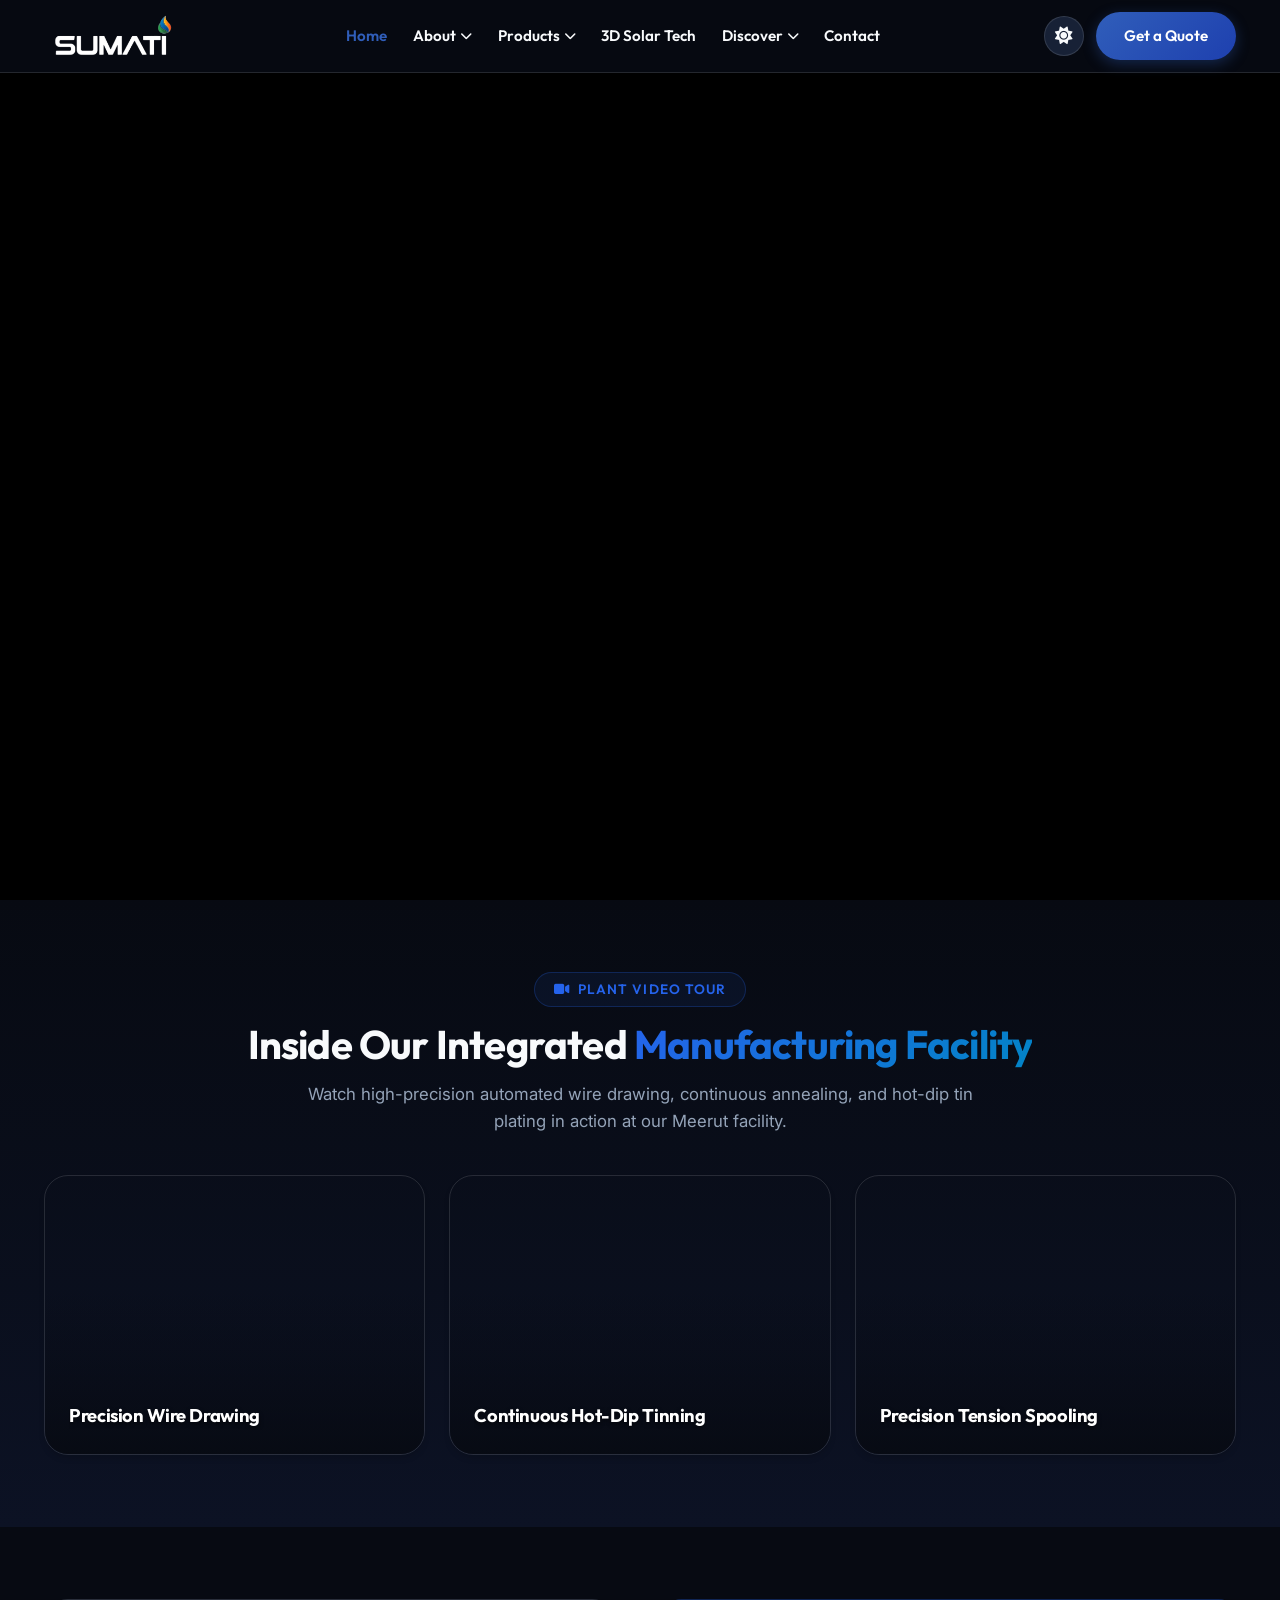
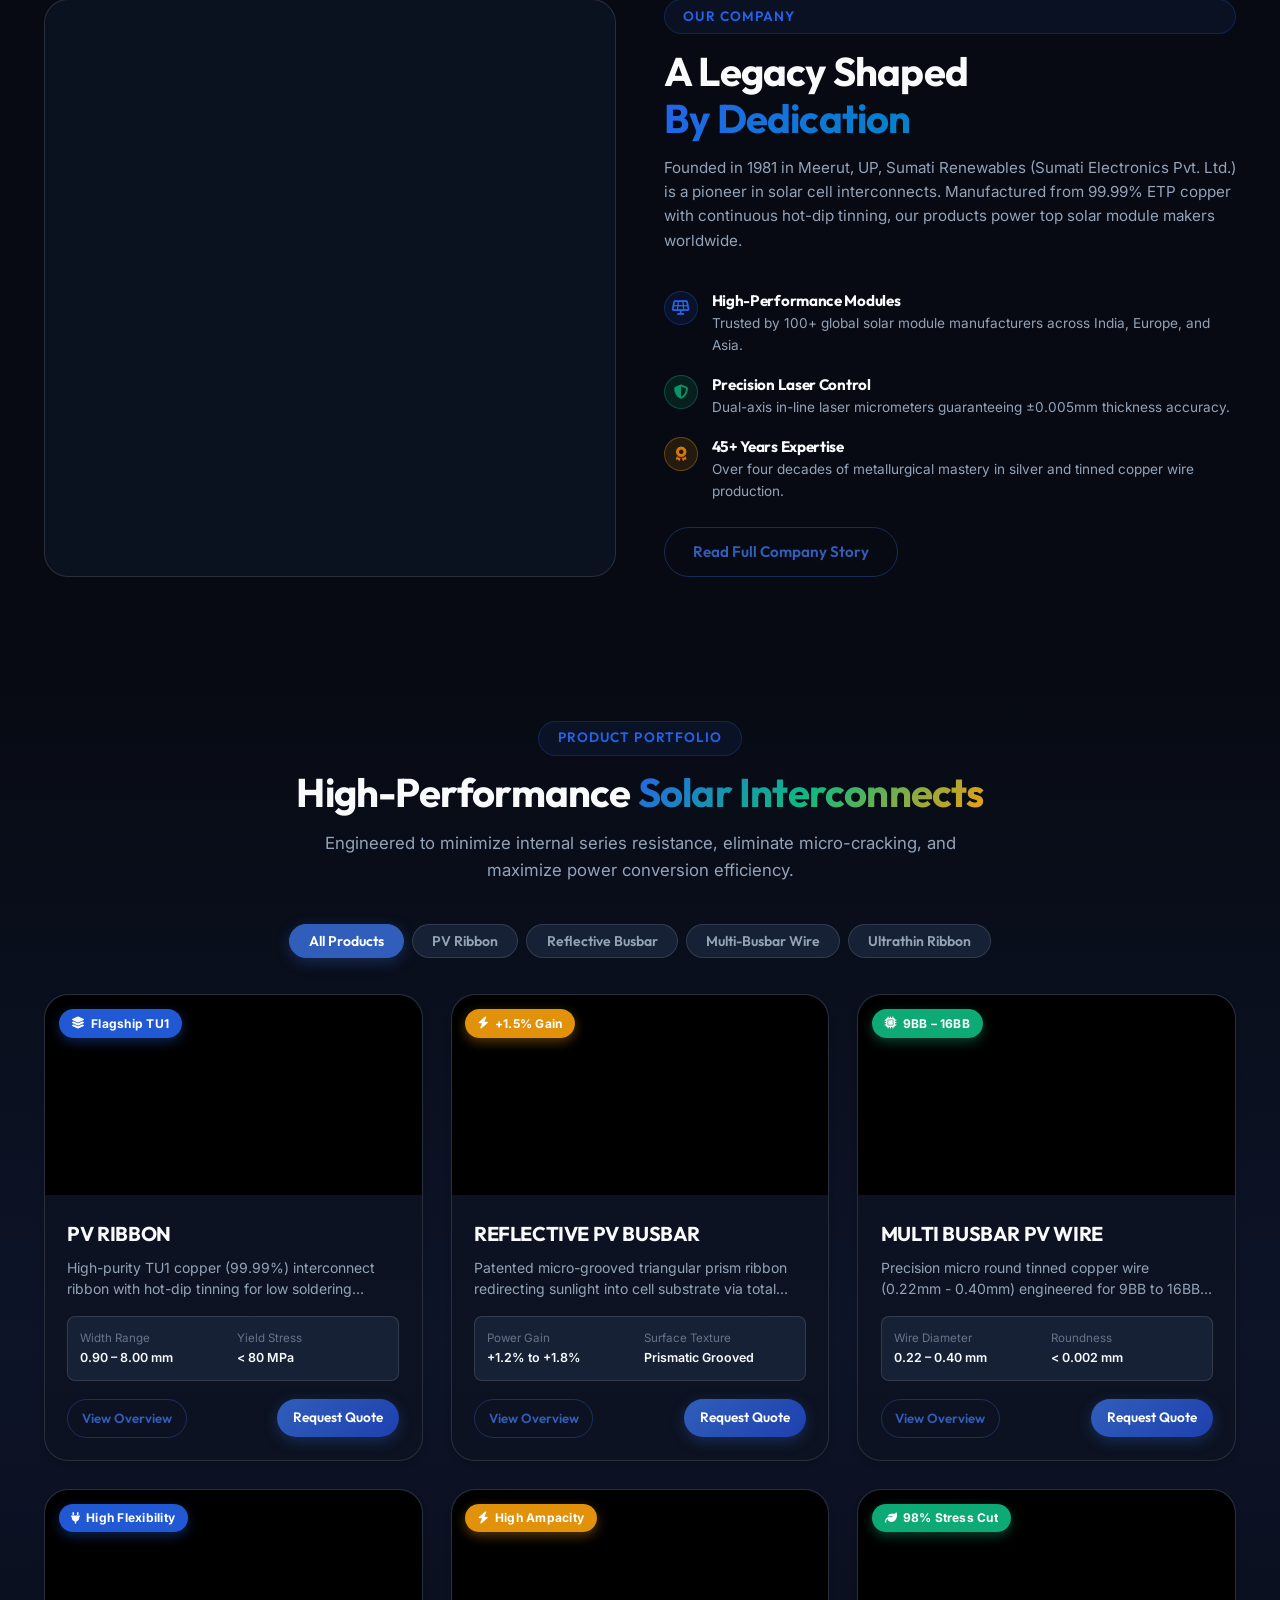
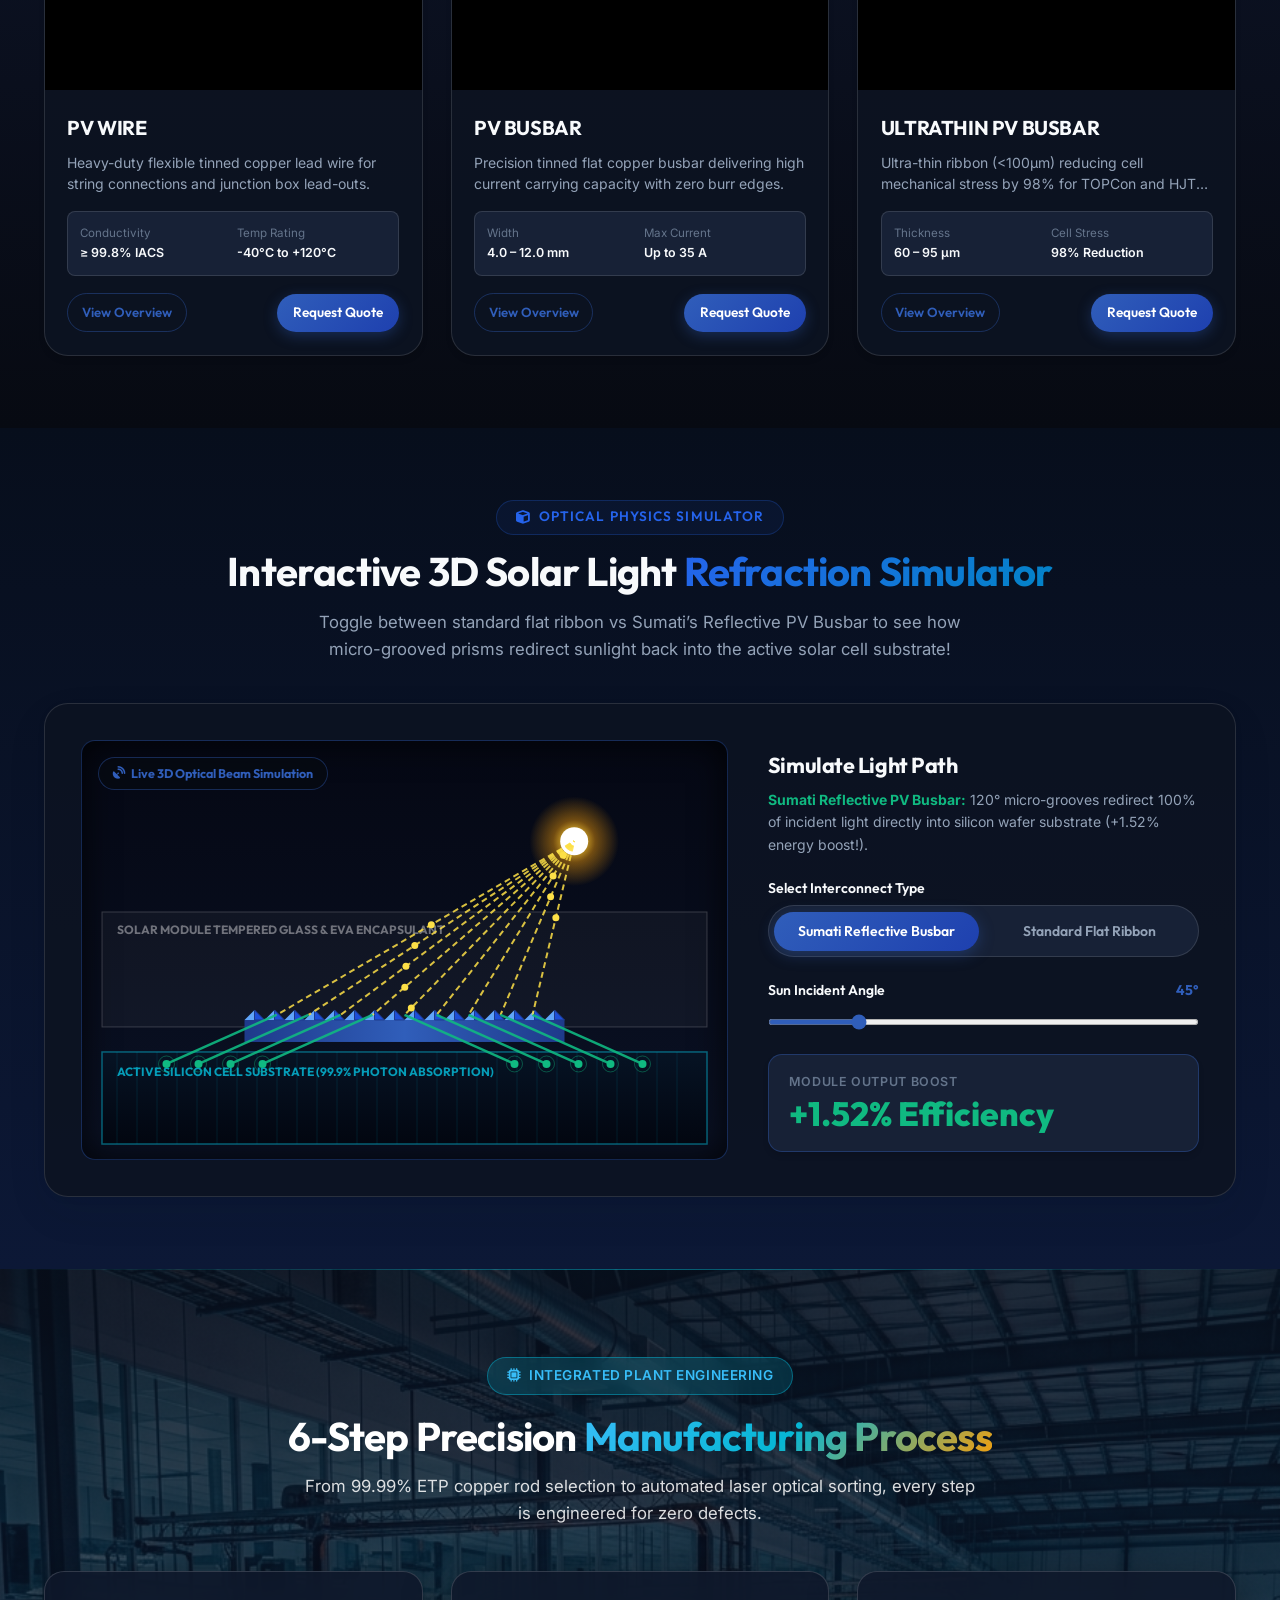
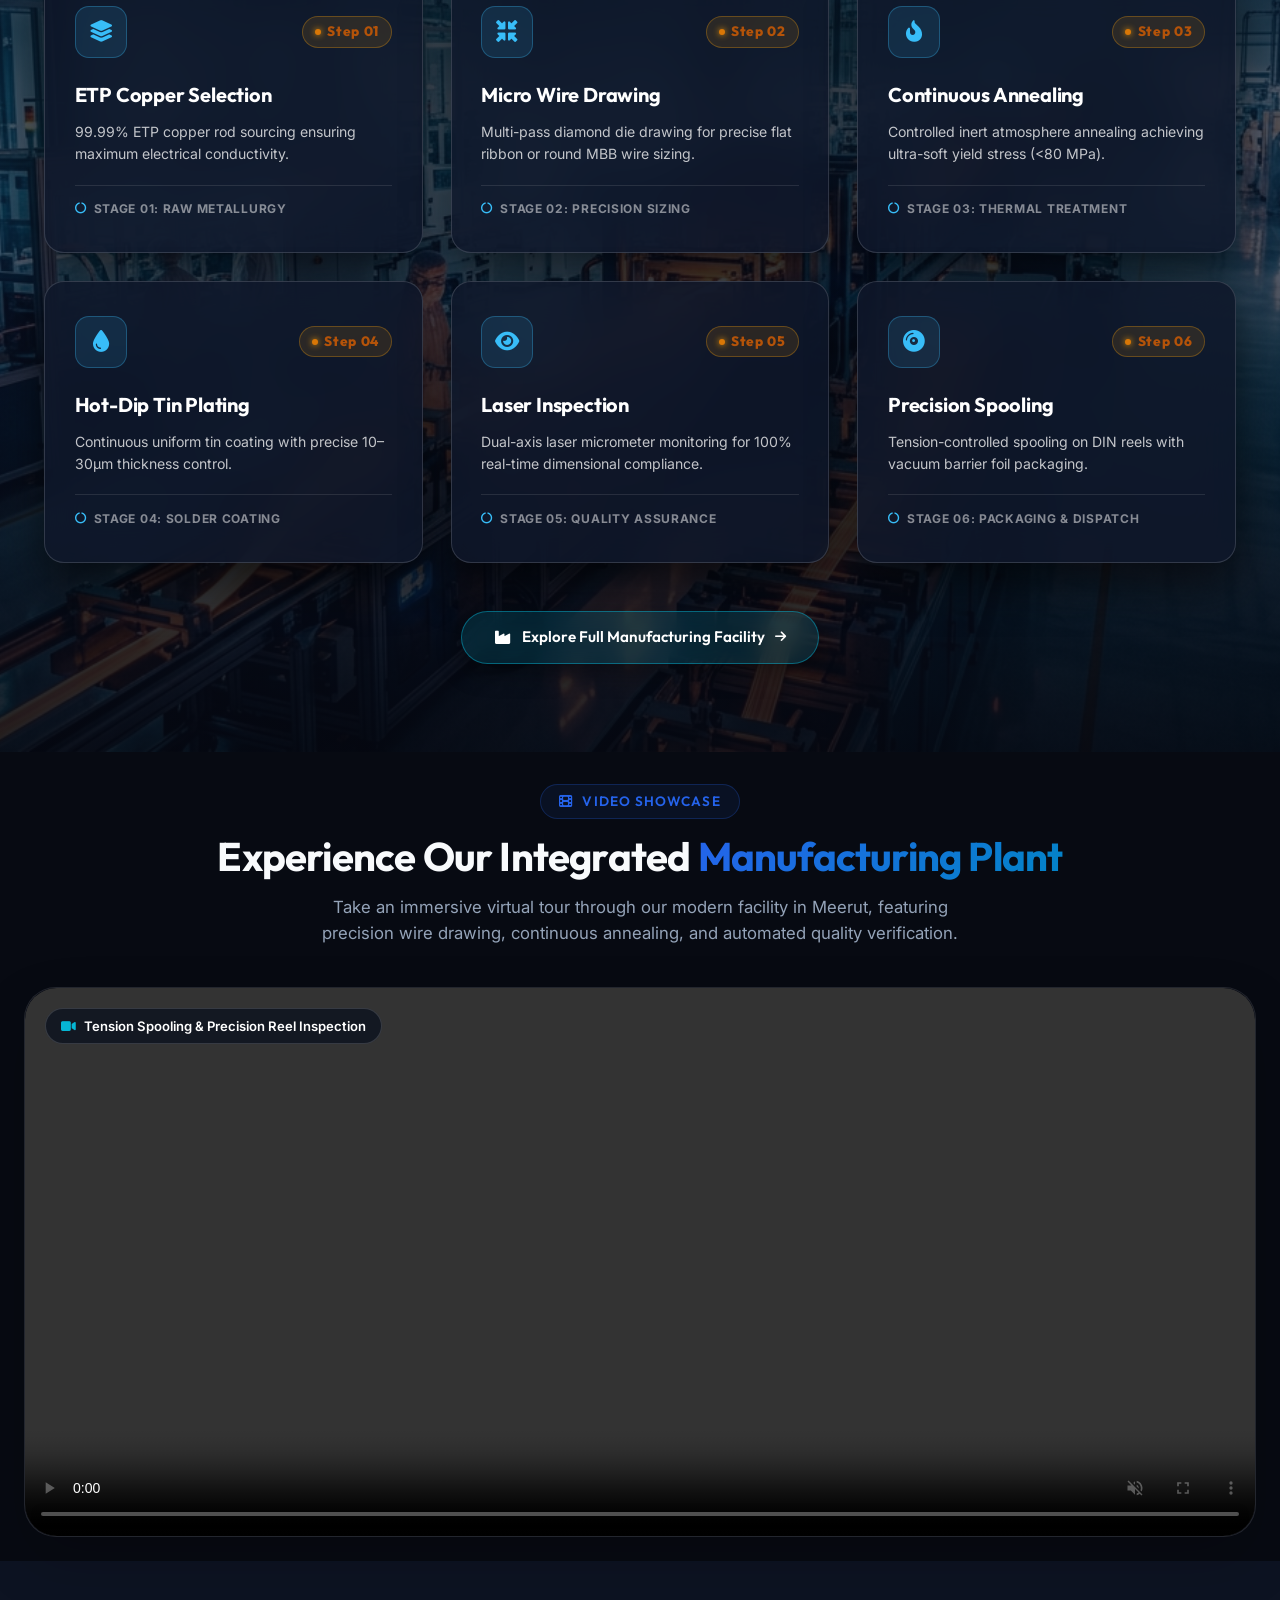
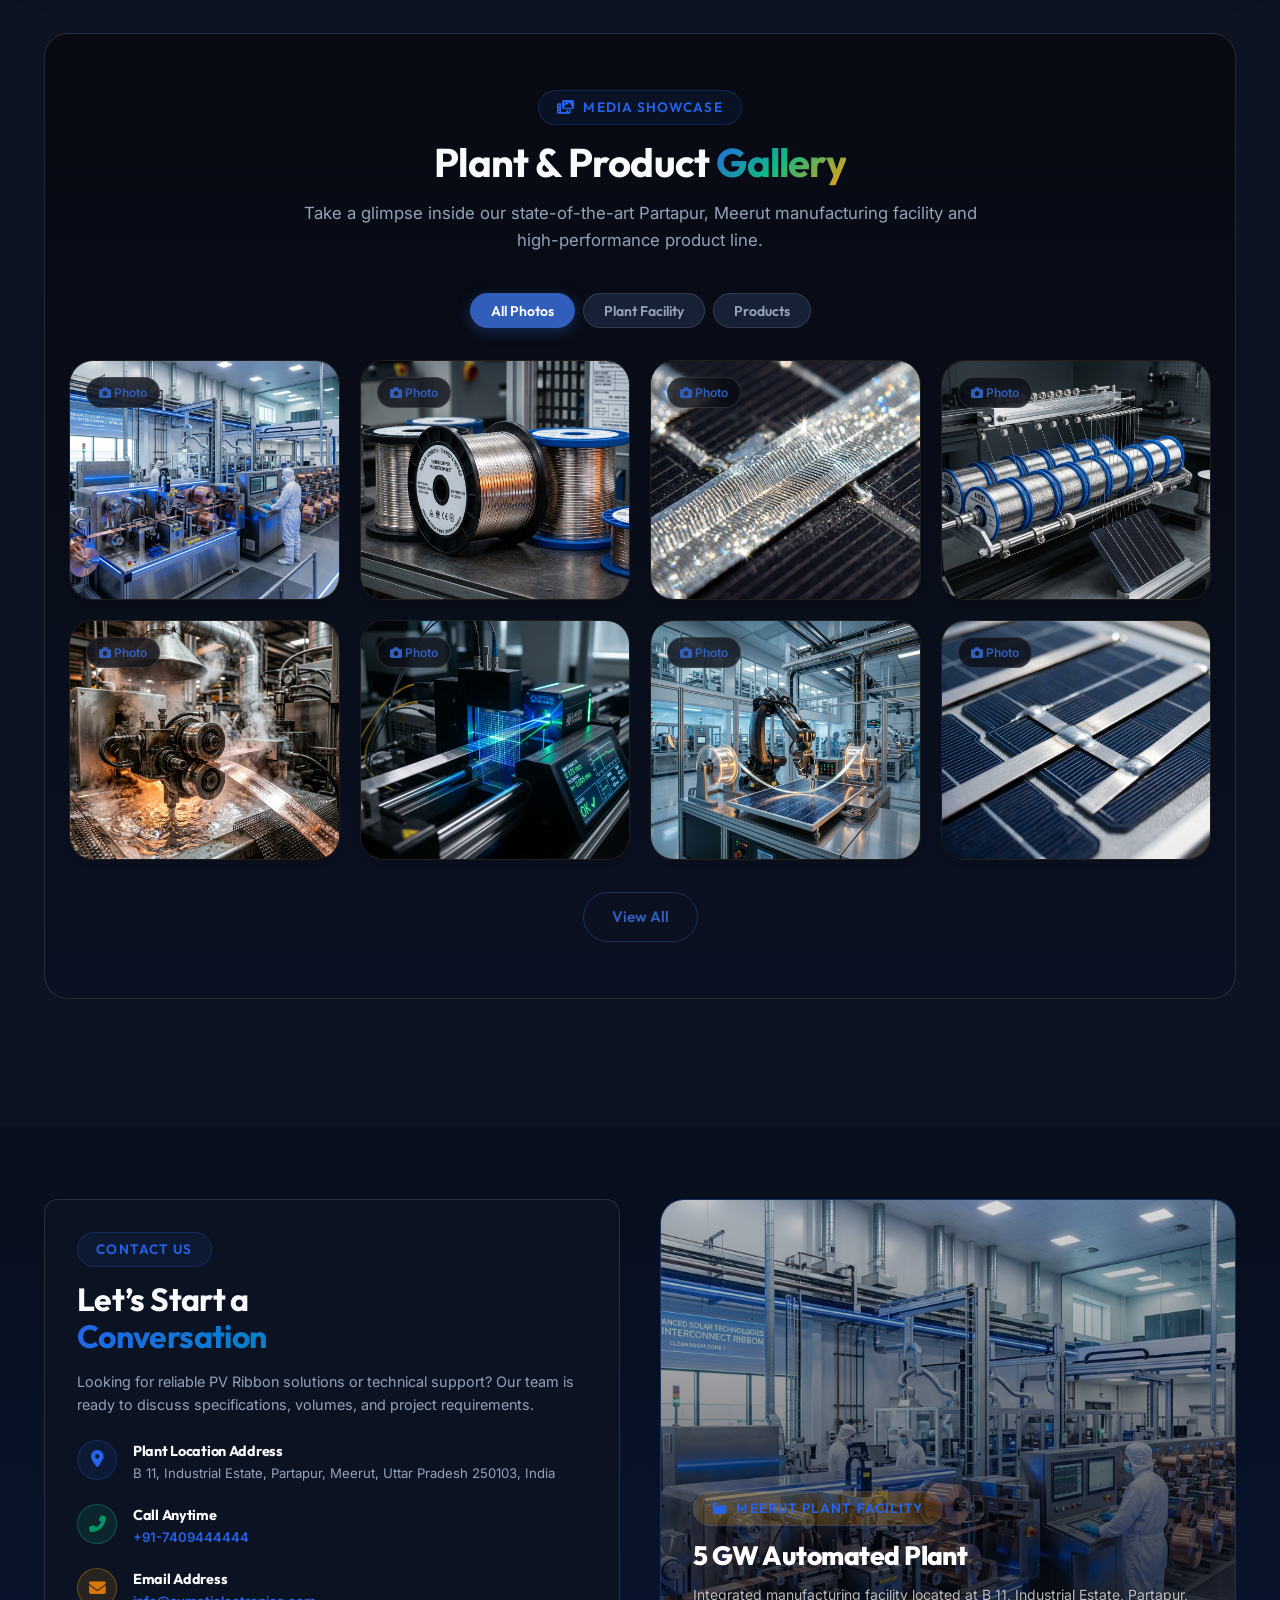
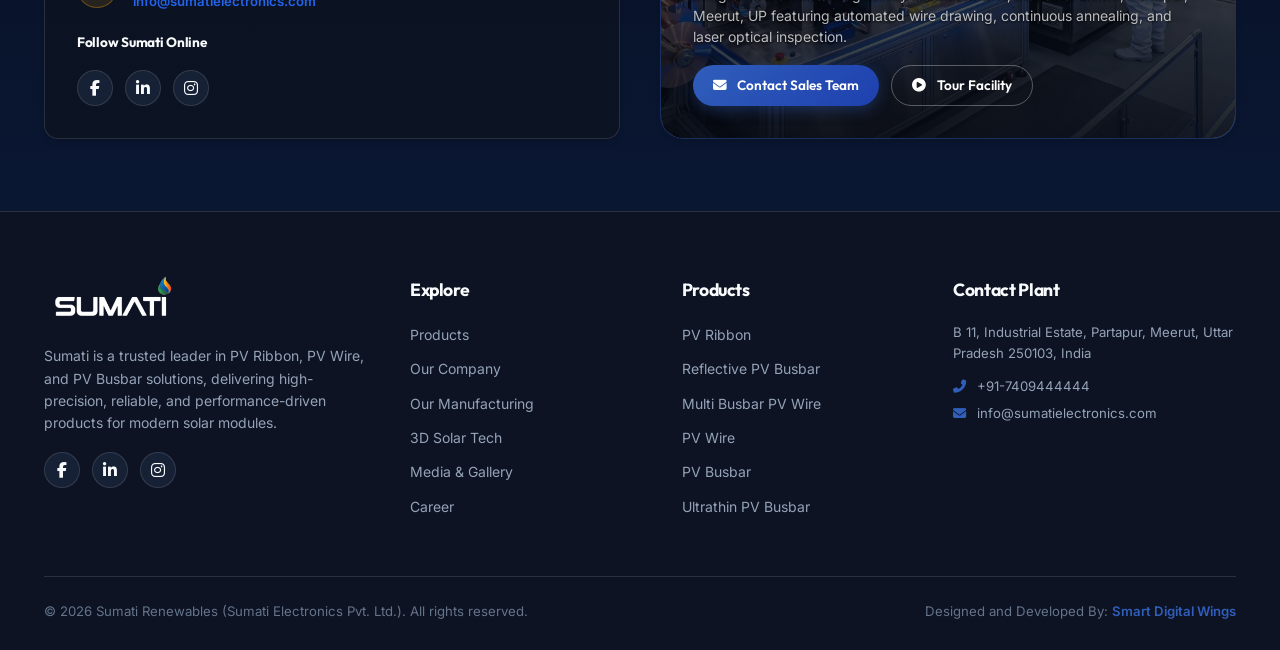
==== commit 219e9fd7: "new changes" ====
--- a/index.html
+++ b/index.html
@@ -71,7 +71,7 @@
         </div>
 
         <div class="nav-item">
-          <a href="index.html#3d-demo" class="nav-link">3D Solar Tech</a>
+          <a href="3d-solar-tech.html" class="nav-link">3D Solar Tech</a>
         </div>
 
         <div class="nav-item">
@@ -158,8 +158,9 @@
       <div class="about-grid">
         <!-- Equal Left Media Card -->
         <div class="about-card-left">
-          <img src="assets/images/about_company.jpg" alt="Sumati Renewables Precision Solar Manufacturing Facility"
-            loading="lazy">
+          <video autoplay loop muted playsinline style="width: 100%; height: 100%; object-fit: cover; border-radius: var(--radius-md);">
+            <source src="assets/videos/manufacturing_tour.mp4" type="video/mp4">
+          </video>
         </div>
 
         <!-- Equal Right Content Column -->
@@ -640,8 +641,6 @@
             <span class="gallery-media-badge"><i class="fas fa-camera"></i> Photo</span>
             <div class="gallery-overlay">
               <div class="gallery-play-icon"><i class="fas fa-search-plus"></i></div>
-              <h4 class="gallery-item-title">Integrated Plant Facility</h4>
-              <p class="gallery-item-desc">Partapur Industrial Estate, Meerut</p>
             </div>
           </div>
 
@@ -653,8 +652,6 @@
             <span class="gallery-media-badge"><i class="fas fa-camera"></i> Photo</span>
             <div class="gallery-overlay">
               <div class="gallery-play-icon"><i class="fas fa-search-plus"></i></div>
-              <h4 class="gallery-item-title">Precision Spool Reel Array</h4>
-              <p class="gallery-item-desc">DIN160 & DIN200 Reel Packaging</p>
             </div>
           </div>
 
@@ -666,8 +663,6 @@
             <span class="gallery-media-badge"><i class="fas fa-camera"></i> Photo</span>
             <div class="gallery-overlay">
               <div class="gallery-play-icon"><i class="fas fa-search-plus"></i></div>
-              <h4 class="gallery-item-title">Micro-Grooved Texture</h4>
-              <p class="gallery-item-desc">Prismatic Light Refraction Surface</p>
             </div>
           </div>
 
@@ -679,8 +674,6 @@
             <span class="gallery-media-badge"><i class="fas fa-camera"></i> Photo</span>
             <div class="gallery-overlay">
               <div class="gallery-play-icon"><i class="fas fa-search-plus"></i></div>
-              <h4 class="gallery-item-title">Multi-Busbar Micro Wire</h4>
-              <p class="gallery-item-desc">0.22mm - 0.40mm Ultra-Fine Wire</p>
             </div>
           </div>
 
@@ -692,8 +685,6 @@
             <span class="gallery-media-badge"><i class="fas fa-camera"></i> Photo</span>
             <div class="gallery-overlay">
               <div class="gallery-play-icon"><i class="fas fa-search-plus"></i></div>
-              <h4 class="gallery-item-title">Continuous Hot-Dip Tinning</h4>
-              <p class="gallery-item-desc">10–30µm Uniform Solder Coating</p>
             </div>
           </div>
 
@@ -705,8 +696,6 @@
             <span class="gallery-media-badge"><i class="fas fa-camera"></i> Photo</span>
             <div class="gallery-overlay">
               <div class="gallery-play-icon"><i class="fas fa-search-plus"></i></div>
-              <h4 class="gallery-item-title">Laser Optical Inspection</h4>
-              <p class="gallery-item-desc">Dual-Axis Micrometer Monitoring</p>
             </div>
           </div>
 
@@ -718,8 +707,6 @@
             <span class="gallery-media-badge"><i class="fas fa-camera"></i> Photo</span>
             <div class="gallery-overlay">
               <div class="gallery-play-icon"><i class="fas fa-search-plus"></i></div>
-              <h4 class="gallery-item-title">Cleanroom Robotics</h4>
-              <p class="gallery-item-desc">Automated Cleanroom Assembly</p>
             </div>
           </div>
 
@@ -731,15 +718,13 @@
             <span class="gallery-media-badge"><i class="fas fa-camera"></i> Photo</span>
             <div class="gallery-overlay">
               <div class="gallery-play-icon"><i class="fas fa-search-plus"></i></div>
-              <h4 class="gallery-item-title">PV Busbar Matrix</h4>
-              <p class="gallery-item-desc">Heavy-Duty Cell Interconnect</p>
             </div>
           </div>
 
         </div>
 
         <div class="text-center" style="margin-top: 2rem;">
-          <a href="gallery.html" class="btn btn-outline">Open Dedicated Gallery Page</a>
+          <a href="gallery.html" class="btn btn-outline">View All</a>
         </div>
       </div>
 
@@ -794,13 +779,11 @@
           <div>
             <h4 style="font-size: 0.85rem; font-weight: 700; margin-bottom: 0.5rem;">Follow Sumati Online</h4>
             <div class="social-icon-bar">
-              <a href="https://www.facebook.com/profile.php?id=61550573093860" target="_blank" rel="noopener"
+              <a href="https://www.facebook.com/SumatiRenewables/" target="_blank" rel="noopener"
                 class="social-icon-link" aria-label="Facebook"><i class="fab fa-facebook-f"></i></a>
-              <a href="https://www.linkedin.com/company/sumati-electronics-pvt-ltd/" target="_blank" rel="noopener"
+              <a href="https://in.linkedin.com/company/sumati-renewables-ltd" target="_blank" rel="noopener"
                 class="social-icon-link" aria-label="LinkedIn"><i class="fab fa-linkedin-in"></i></a>
-              <a href="https://x.com/SumatiElec" target="_blank" rel="noopener" class="social-icon-link"
-                aria-label="Twitter"><i class="fab fa-twitter"></i></a>
-              <a href="https://www.instagram.com/sumati_electronics/" target="_blank" rel="noopener"
+              <a href="https://www.instagram.com/sumati_renewables_ltd/" target="_blank" rel="noopener"
                 class="social-icon-link" aria-label="Instagram"><i class="fab fa-instagram"></i></a>
             </div>
           </div>
@@ -851,13 +834,11 @@
             reliable, and performance-driven products for modern solar modules.
           </p>
           <div class="social-icon-bar">
-            <a href="https://www.facebook.com/profile.php?id=61550573093860" target="_blank" rel="noopener"
+            <a href="https://www.facebook.com/SumatiRenewables/" target="_blank" rel="noopener"
               class="social-icon-link" aria-label="Facebook"><i class="fab fa-facebook-f"></i></a>
-            <a href="https://www.linkedin.com/company/sumati-electronics-pvt-ltd/" target="_blank" rel="noopener"
+            <a href="https://in.linkedin.com/company/sumati-renewables-ltd" target="_blank" rel="noopener"
               class="social-icon-link" aria-label="LinkedIn"><i class="fab fa-linkedin-in"></i></a>
-            <a href="https://x.com/SumatiElec" target="_blank" rel="noopener" class="social-icon-link"
-              aria-label="Twitter"><i class="fab fa-twitter"></i></a>
-            <a href="https://www.instagram.com/sumati_electronics/" target="_blank" rel="noopener"
+            <a href="https://www.instagram.com/sumati_renewables_ltd/" target="_blank" rel="noopener"
               class="social-icon-link" aria-label="Instagram"><i class="fab fa-instagram"></i></a>
           </div>
         </div>
@@ -868,6 +849,7 @@
             <li><a href="index.html#products">Products</a></li>
             <li><a href="our-company.html">Our Company</a></li>
             <li><a href="our-manufacturing.html">Our Manufacturing</a></li>
+            <li><a href="3d-solar-tech.html">3D Solar Tech</a></li>
             <li><a href="gallery.html">Media & Gallery</a></li>
             <li><a href="career.html">Career</a></li>
           </ul>
@@ -960,11 +942,7 @@
       </div>
 
       <div class="lightbox-caption-bar">
-        <div>
-          <h3 id="lightbox-title">Media Title</h3>
-          <p id="lightbox-desc">Media Description</p>
-        </div>
-        <div class="lightbox-counter" id="lightbox-counter">1 / 6</div>
+        <div class="lightbox-counter" id="lightbox-counter">1 / 8</div>
       </div>
     </div>
   </div>
--- a/css/styles.css
+++ b/css/styles.css
@@ -431,6 +431,82 @@
 }
 
 /* ==========================================================================
+   Minimalist Breadcrumb Navigation
+   ========================================================================== */
+.page-breadcrumb {
+  padding-top: 5.4rem;
+  padding-bottom: 0.75rem;
+  background: var(--bg-secondary);
+  border-bottom: 1px solid var(--border-light);
+  position: relative;
+  z-index: 20;
+}
+
+.page-breadcrumb + section,
+.page-breadcrumb + .section-padding {
+  padding-top: 2rem !important;
+}
+
+.breadcrumb-list {
+  display: flex;
+  align-items: center;
+  flex-wrap: wrap;
+  gap: 0.5rem;
+  list-style: none;
+  margin: 0;
+  padding: 0;
+  font-size: 0.85rem;
+  font-weight: 500;
+}
+
+.breadcrumb-item {
+  display: inline-flex;
+  align-items: center;
+  color: var(--text-muted);
+}
+
+.breadcrumb-link {
+  display: inline-flex;
+  align-items: center;
+  gap: 0.35rem;
+  color: var(--text-muted);
+  text-decoration: none;
+  transition: color var(--transition-fast);
+}
+
+.breadcrumb-link:hover {
+  color: var(--accent-gold);
+}
+
+.breadcrumb-separator {
+  color: var(--text-subtle);
+  font-size: 0.625rem;
+  opacity: 0.6;
+  display: inline-flex;
+  align-items: center;
+}
+
+.breadcrumb-item.active {
+  color: var(--text-main);
+  font-weight: 600;
+}
+
+@media (max-width: 768px) {
+  .page-breadcrumb {
+    padding-top: 4.8rem;
+    padding-bottom: 0.6rem;
+  }
+  .page-breadcrumb + section,
+  .page-breadcrumb + .section-padding {
+    padding-top: 1.5rem !important;
+  }
+  .breadcrumb-list {
+    font-size: 0.8rem;
+    gap: 0.35rem;
+  }
+}
+
+/* ==========================================================================
    Full-Screen Video Hero Banner
    ========================================================================== */
 .hero-video-section {
@@ -1367,6 +1443,149 @@
   border-top-color: rgba(255, 255, 255, 0.1);
 }
 
+/* ==========================================================================
+   Product Internal Page - 4 Images In a Row Slider
+   ========================================================================== */
+.product-slider-container {
+  position: relative;
+  width: 100%;
+  margin-top: 2.25rem;
+}
+
+.product-slider-wrapper {
+  position: relative;
+  width: 100%;
+  display: flex;
+  align-items: center;
+}
+
+.product-slider-track {
+  display: flex;
+  gap: 1.25rem;
+  overflow-x: auto;
+  scroll-behavior: smooth;
+  scroll-snap-type: x mandatory;
+  scrollbar-width: none;
+  -ms-overflow-style: none;
+  padding: 0.75rem 0.25rem;
+  width: 100%;
+}
+
+.product-slider-track::-webkit-scrollbar {
+  display: none;
+}
+
+.product-slide-item {
+  flex: 0 0 calc((100% - (3 * 1.25rem)) / 4);
+  min-width: calc((100% - (3 * 1.25rem)) / 4);
+  scroll-snap-align: start;
+  box-sizing: border-box;
+}
+
+.slide-img-box {
+  position: relative;
+  width: 100%;
+  height: 210px;
+  border-radius: var(--radius-lg);
+  overflow: hidden;
+  border: 1px solid var(--border-light);
+  background: var(--bg-card);
+  box-shadow: 0 8px 24px rgba(0, 0, 0, 0.12);
+  transition: transform var(--transition-normal), box-shadow var(--transition-normal), border-color var(--transition-normal);
+  cursor: pointer;
+}
+
+.slide-img-box img {
+  width: 100%;
+  height: 100%;
+  object-fit: cover;
+  display: block;
+  transition: transform 0.4s cubic-bezier(0.16, 1, 0.3, 1);
+}
+
+.slide-img-box:hover {
+  transform: translateY(-5px);
+  border-color: var(--accent-gold);
+  box-shadow: 0 16px 36px rgba(48, 94, 186, 0.28);
+}
+
+.slide-img-box:hover img {
+  transform: scale(1.08);
+}
+
+.slider-arrow {
+  position: absolute;
+  top: 50%;
+  transform: translateY(-50%);
+  width: 44px;
+  height: 44px;
+  border-radius: 50%;
+  background: var(--bg-card);
+  backdrop-filter: blur(12px);
+  -webkit-backdrop-filter: blur(12px);
+  border: 1px solid var(--border-light);
+  color: var(--text-main);
+  display: flex;
+  align-items: center;
+  justify-content: center;
+  font-size: 1.05rem;
+  cursor: pointer;
+  z-index: 10;
+  box-shadow: 0 4px 16px rgba(0, 0, 0, 0.2);
+  transition: all var(--transition-fast);
+}
+
+.slider-arrow:hover {
+  background: var(--accent-gold);
+  border-color: var(--accent-gold);
+  color: #ffffff;
+  box-shadow: 0 6px 20px var(--accent-gold-glow);
+  transform: translateY(-50%) scale(1.08);
+}
+
+.slider-arrow.prev-arrow {
+  left: -22px;
+}
+
+.slider-arrow.next-arrow {
+  right: -22px;
+}
+
+@media (max-width: 1024px) {
+  .product-slide-item {
+    flex: 0 0 calc((100% - 1.25rem) / 2);
+    min-width: calc((100% - 1.25rem) / 2);
+  }
+  .slider-arrow.prev-arrow {
+    left: -12px;
+  }
+  .slider-arrow.next-arrow {
+    right: -12px;
+  }
+}
+
+@media (max-width: 640px) {
+  .product-slide-item {
+    flex: 0 0 85%;
+    min-width: 85%;
+  }
+  .slide-img-box {
+    height: 190px;
+  }
+  .slider-arrow {
+    width: 36px;
+    height: 36px;
+    font-size: 0.9rem;
+  }
+  .slider-arrow.prev-arrow {
+    left: -8px;
+  }
+  .slider-arrow.next-arrow {
+    right: -8px;
+  }
+}
+
+
 [data-theme="dark"] .mfg-step-tag i {
   color: #38bdf8;
 }
@@ -1485,11 +1704,11 @@
 .gallery-overlay {
   position: absolute;
   inset: 0;
-  background: linear-gradient(180deg, transparent 20%, rgba(7, 10, 18, 0.92) 100%);
-  display: flex;
-  flex-direction: column;
-  justify-content: flex-end;
-  padding: 1.5rem;
+  background: rgba(10, 15, 29, 0.55);
+  backdrop-filter: blur(2px);
+  display: flex;
+  align-items: center;
+  justify-content: center;
   opacity: 0;
   transition: opacity var(--transition-normal);
   z-index: 5;
@@ -1500,34 +1719,28 @@
 }
 
 .gallery-play-icon {
-  width: 48px;
-  height: 48px;
+  width: 52px;
+  height: 52px;
   border-radius: 50%;
   background: rgba(48, 94, 186, 0.95);
   color: #ffffff;
   display: flex;
   align-items: center;
   justify-content: center;
-  font-size: 1.1rem;
-  margin-bottom: 0.75rem;
-  box-shadow: 0 0 20px var(--accent-gold-glow);
-  transform: translateY(10px);
+  font-size: 1.25rem;
+  margin-bottom: 0;
+  box-shadow: 0 4px 20px rgba(0, 0, 0, 0.35);
+  transform: scale(0.85);
   transition: transform var(--transition-normal);
 }
 
 .gallery-card:hover .gallery-play-icon {
-  transform: translateY(0);
-}
-
-.gallery-item-title {
-  color: #fff;
-  font-size: 1.15rem;
-  margin-bottom: 0.2rem;
-}
-
+  transform: scale(1);
+}
+
+.gallery-item-title,
 .gallery-item-desc {
-  color: var(--text-muted);
-  font-size: 0.825rem;
+  display: none;
 }
 
 /* Lightbox Modal */
@@ -1634,27 +1847,26 @@
   width: 100%;
   display: flex;
   align-items: center;
-  justify-content: space-between;
-  margin-top: 1.25rem;
+  justify-content: center;
+  margin-top: 1rem;
   padding: 0 0.5rem;
 }
 
-.lightbox-caption-bar h3 {
-  font-size: 1.35rem;
-  color: #fff;
-  margin-bottom: 0.2rem;
-}
-
+#lightbox-title,
+#lightbox-desc,
+.lightbox-caption-bar h3,
 .lightbox-caption-bar p {
-  color: var(--text-muted);
-  font-size: 0.9rem;
+  display: none !important;
 }
 
 .lightbox-counter {
   font-family: 'Outfit', sans-serif;
-  font-weight: 700;
-  font-size: 1.1rem;
+  font-weight: 600;
+  font-size: 0.95rem;
   color: var(--accent-gold);
+  background: rgba(255, 255, 255, 0.08);
+  padding: 0.35rem 0.9rem;
+  border-radius: var(--radius-full);
 }
 
 /* --- Events & Careers --- */
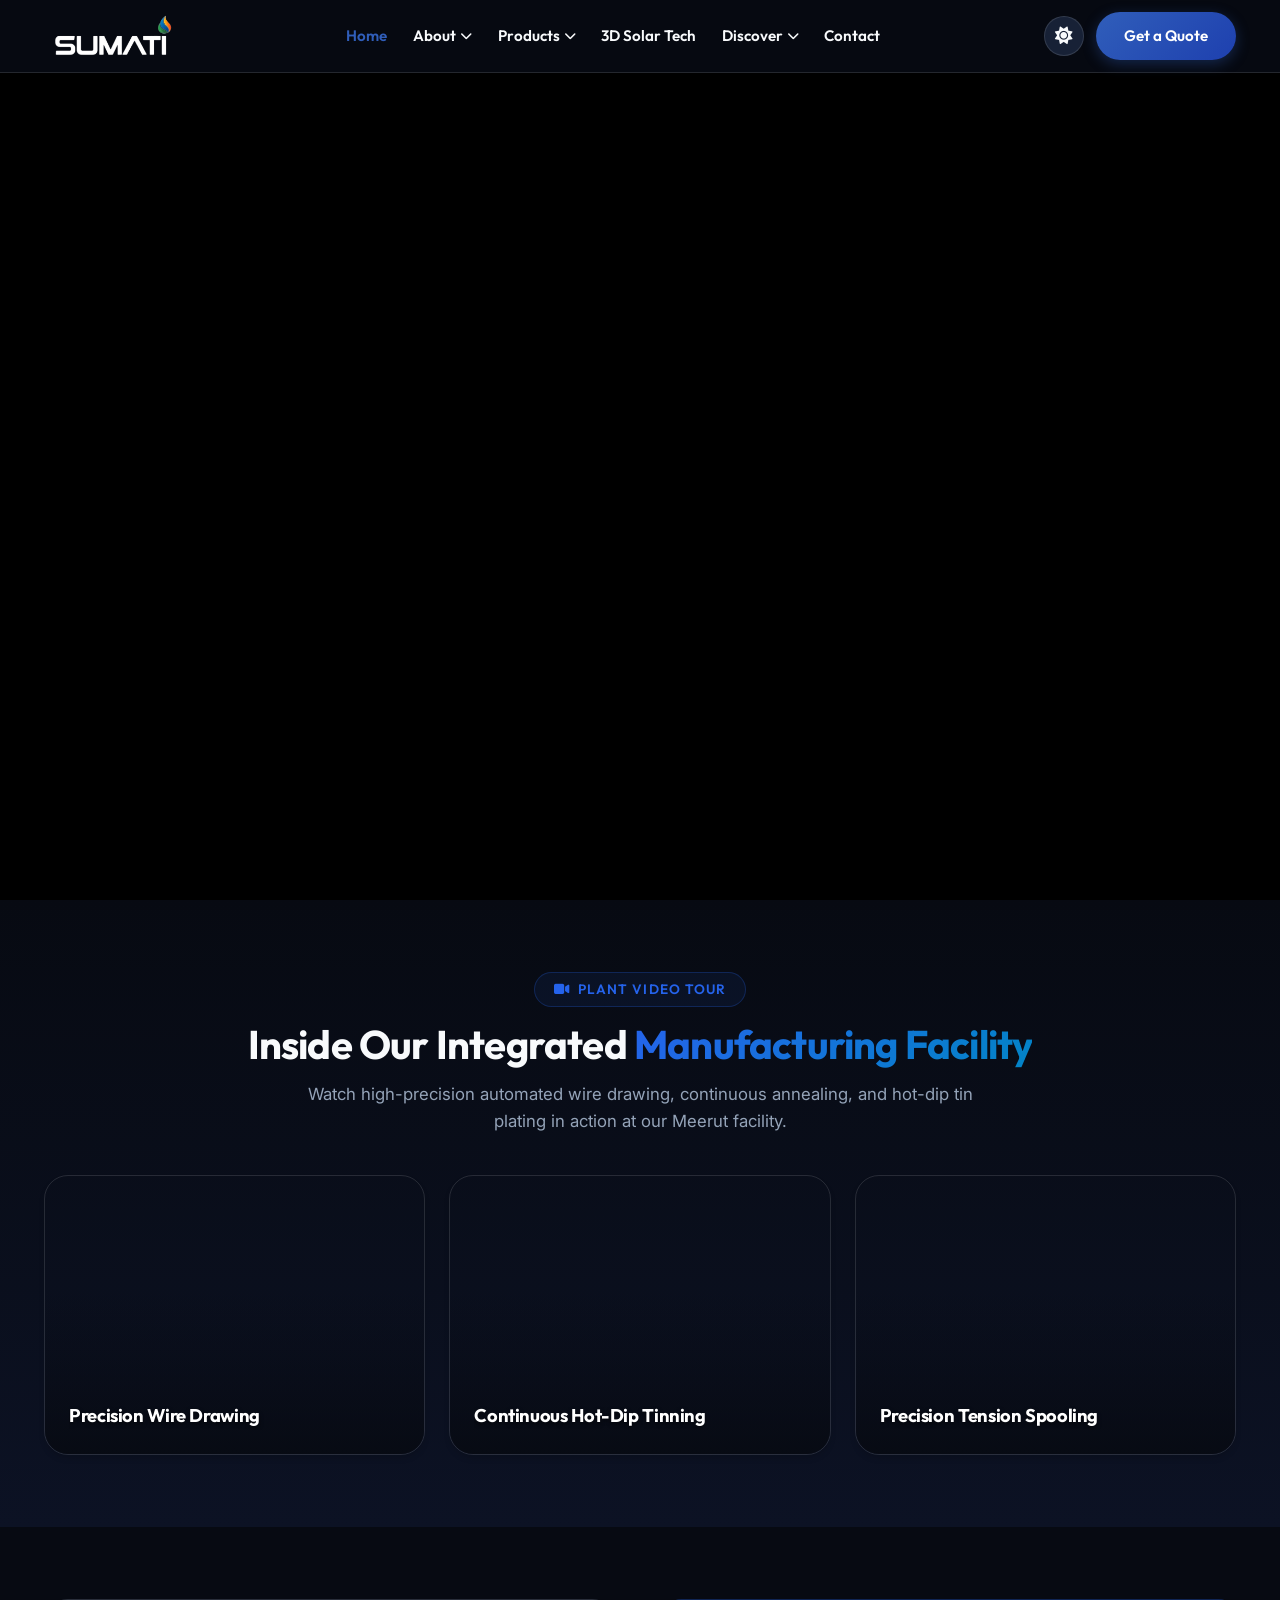
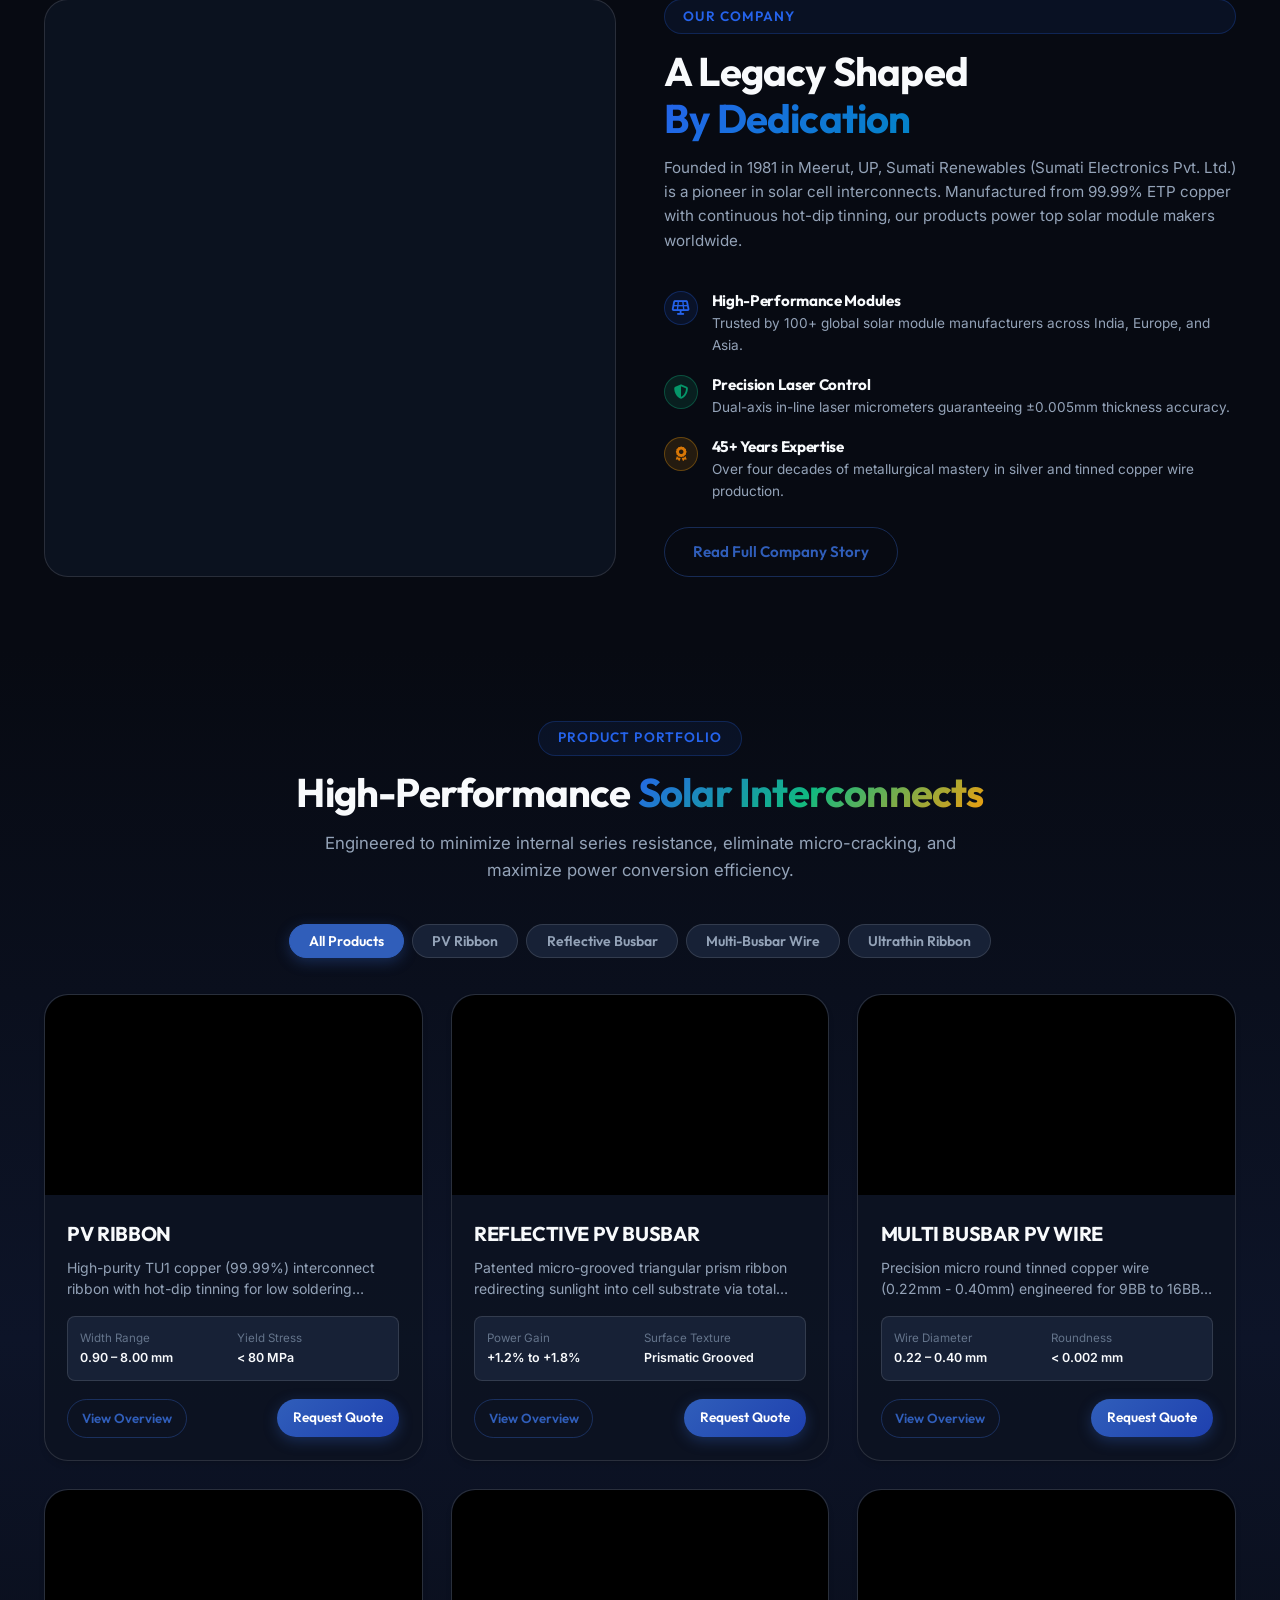
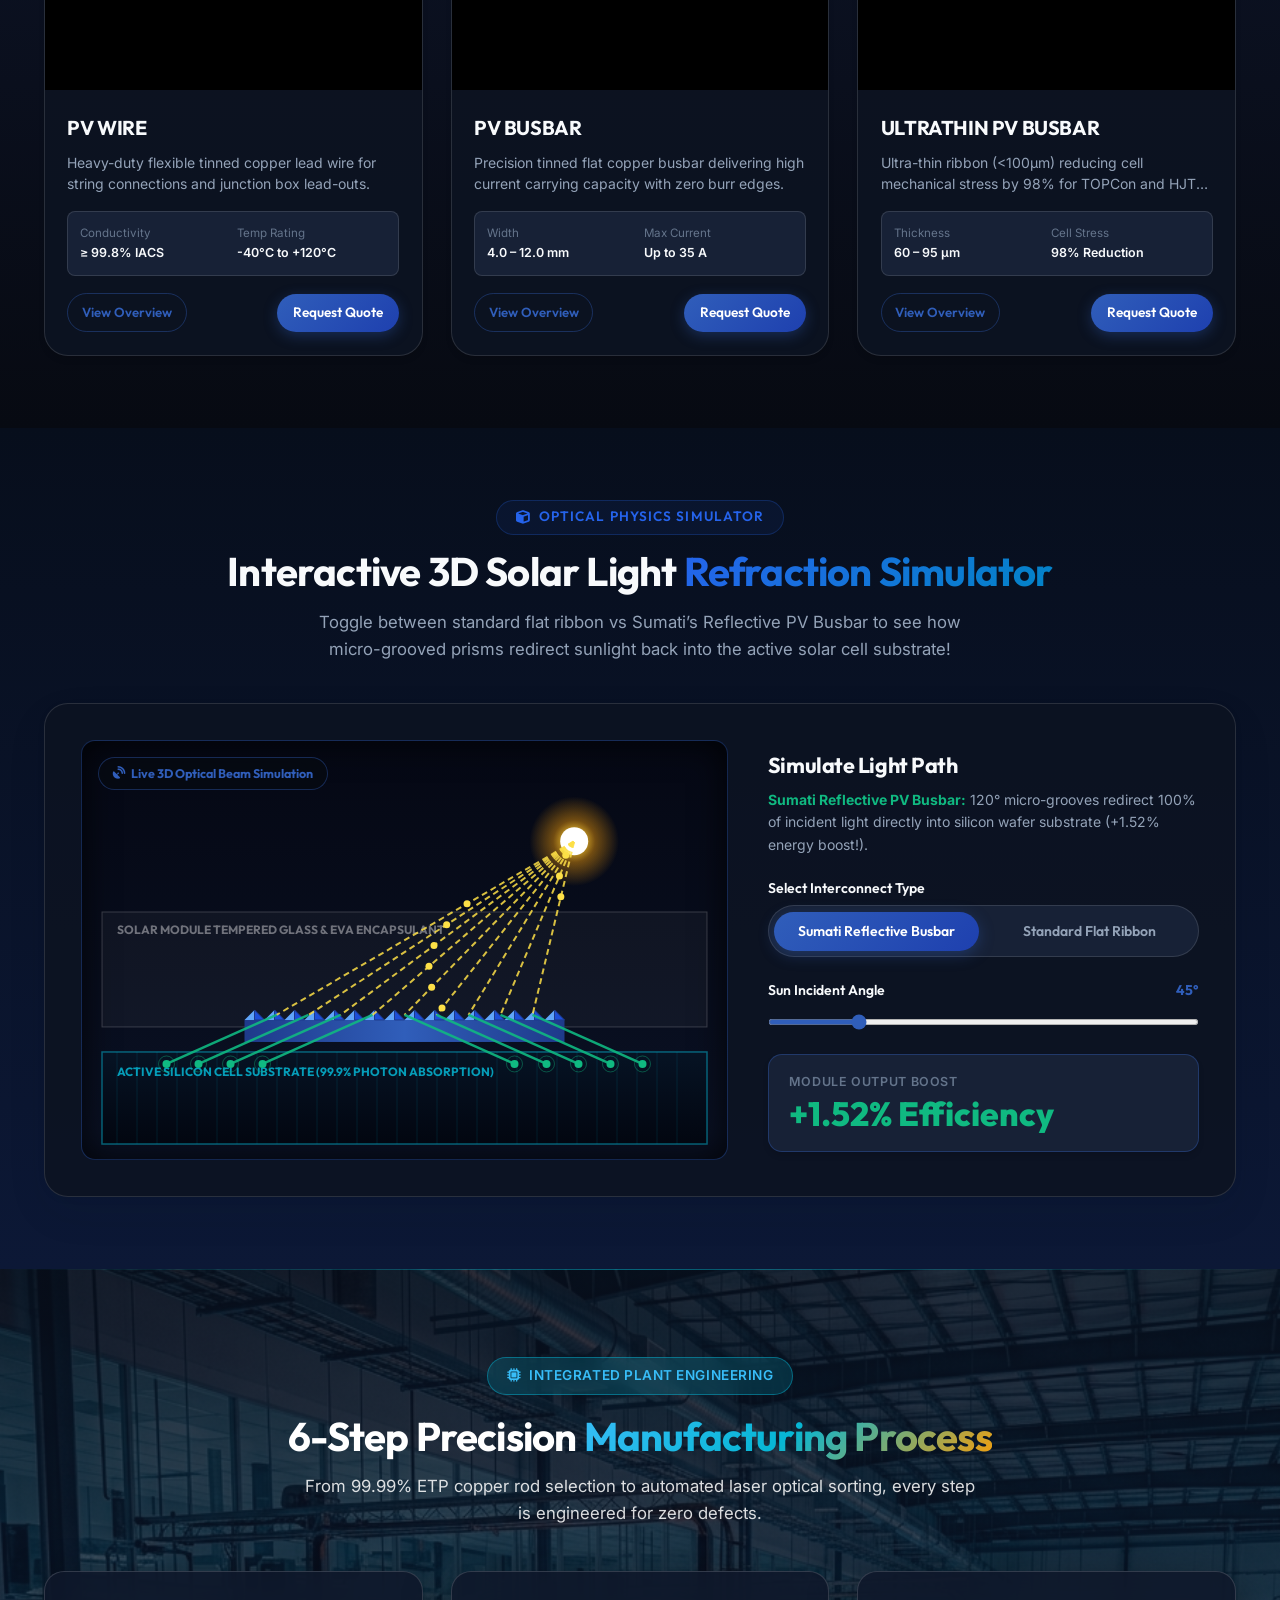
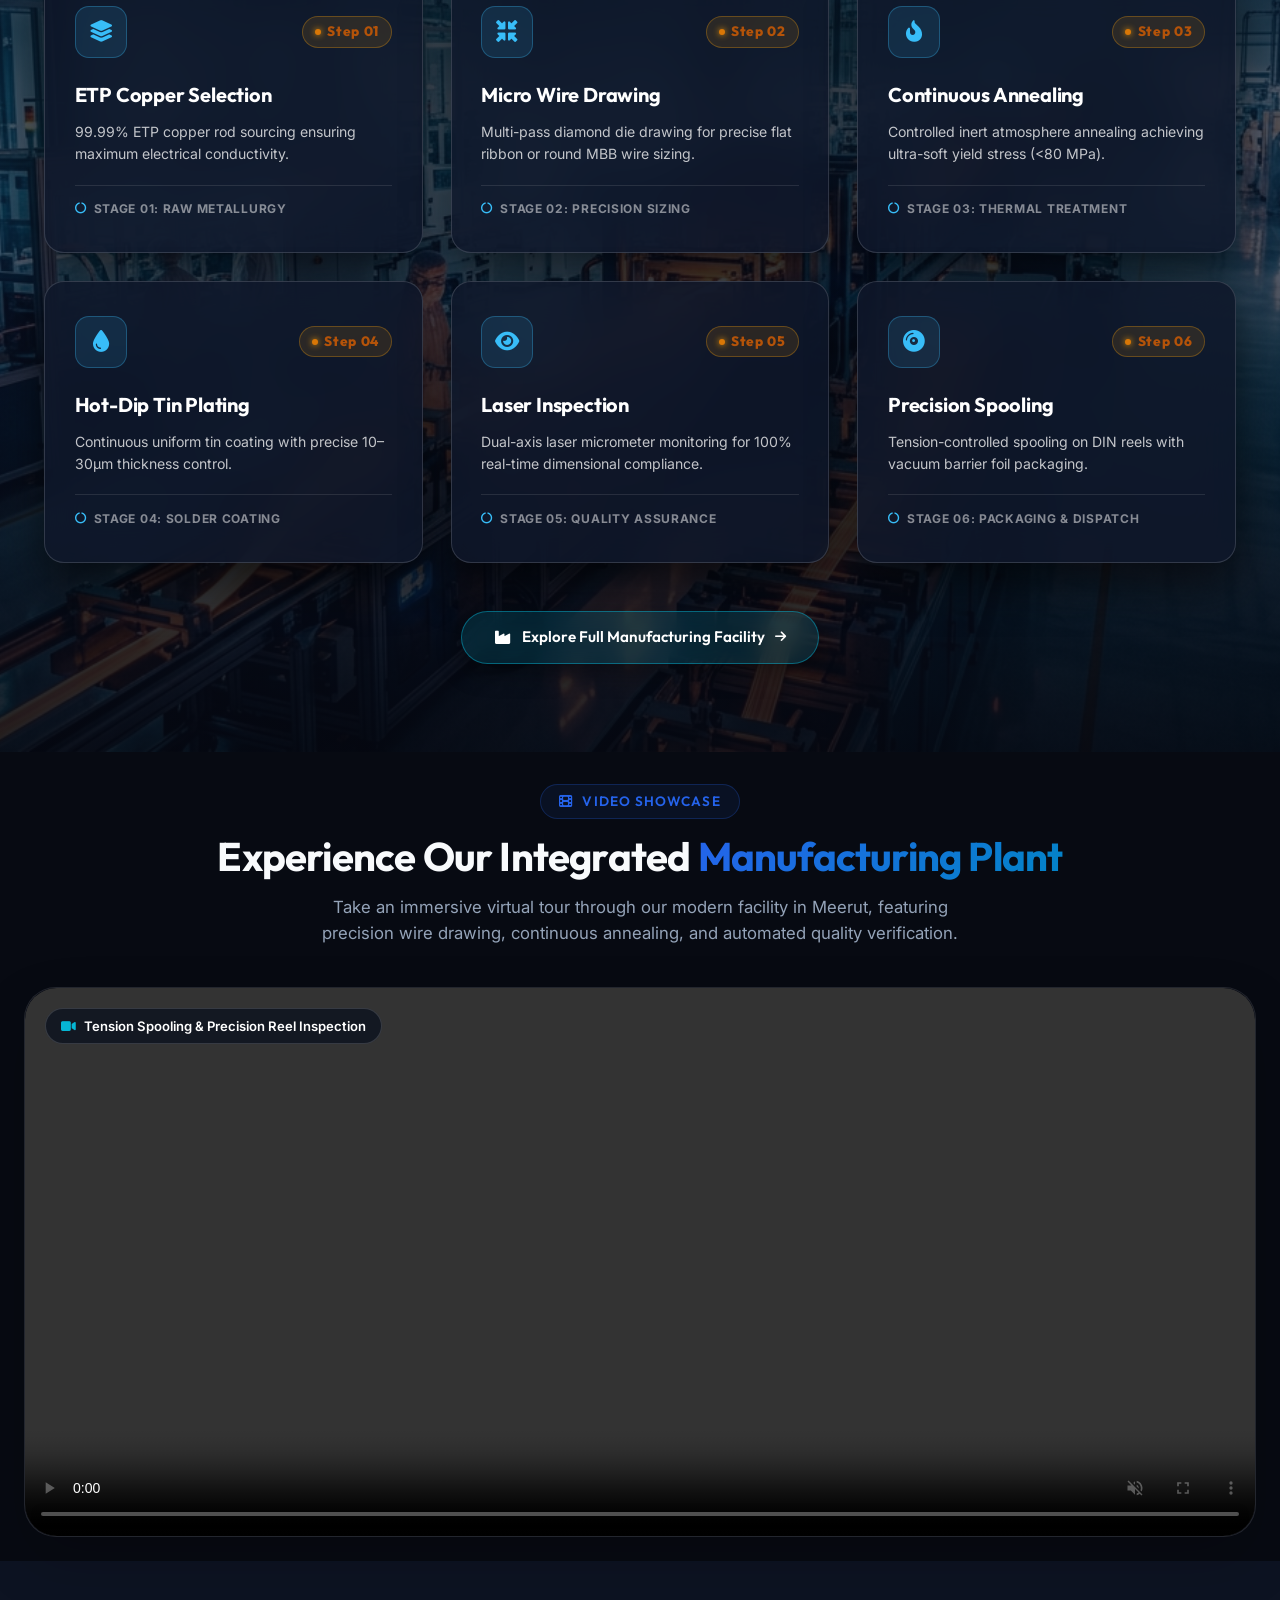
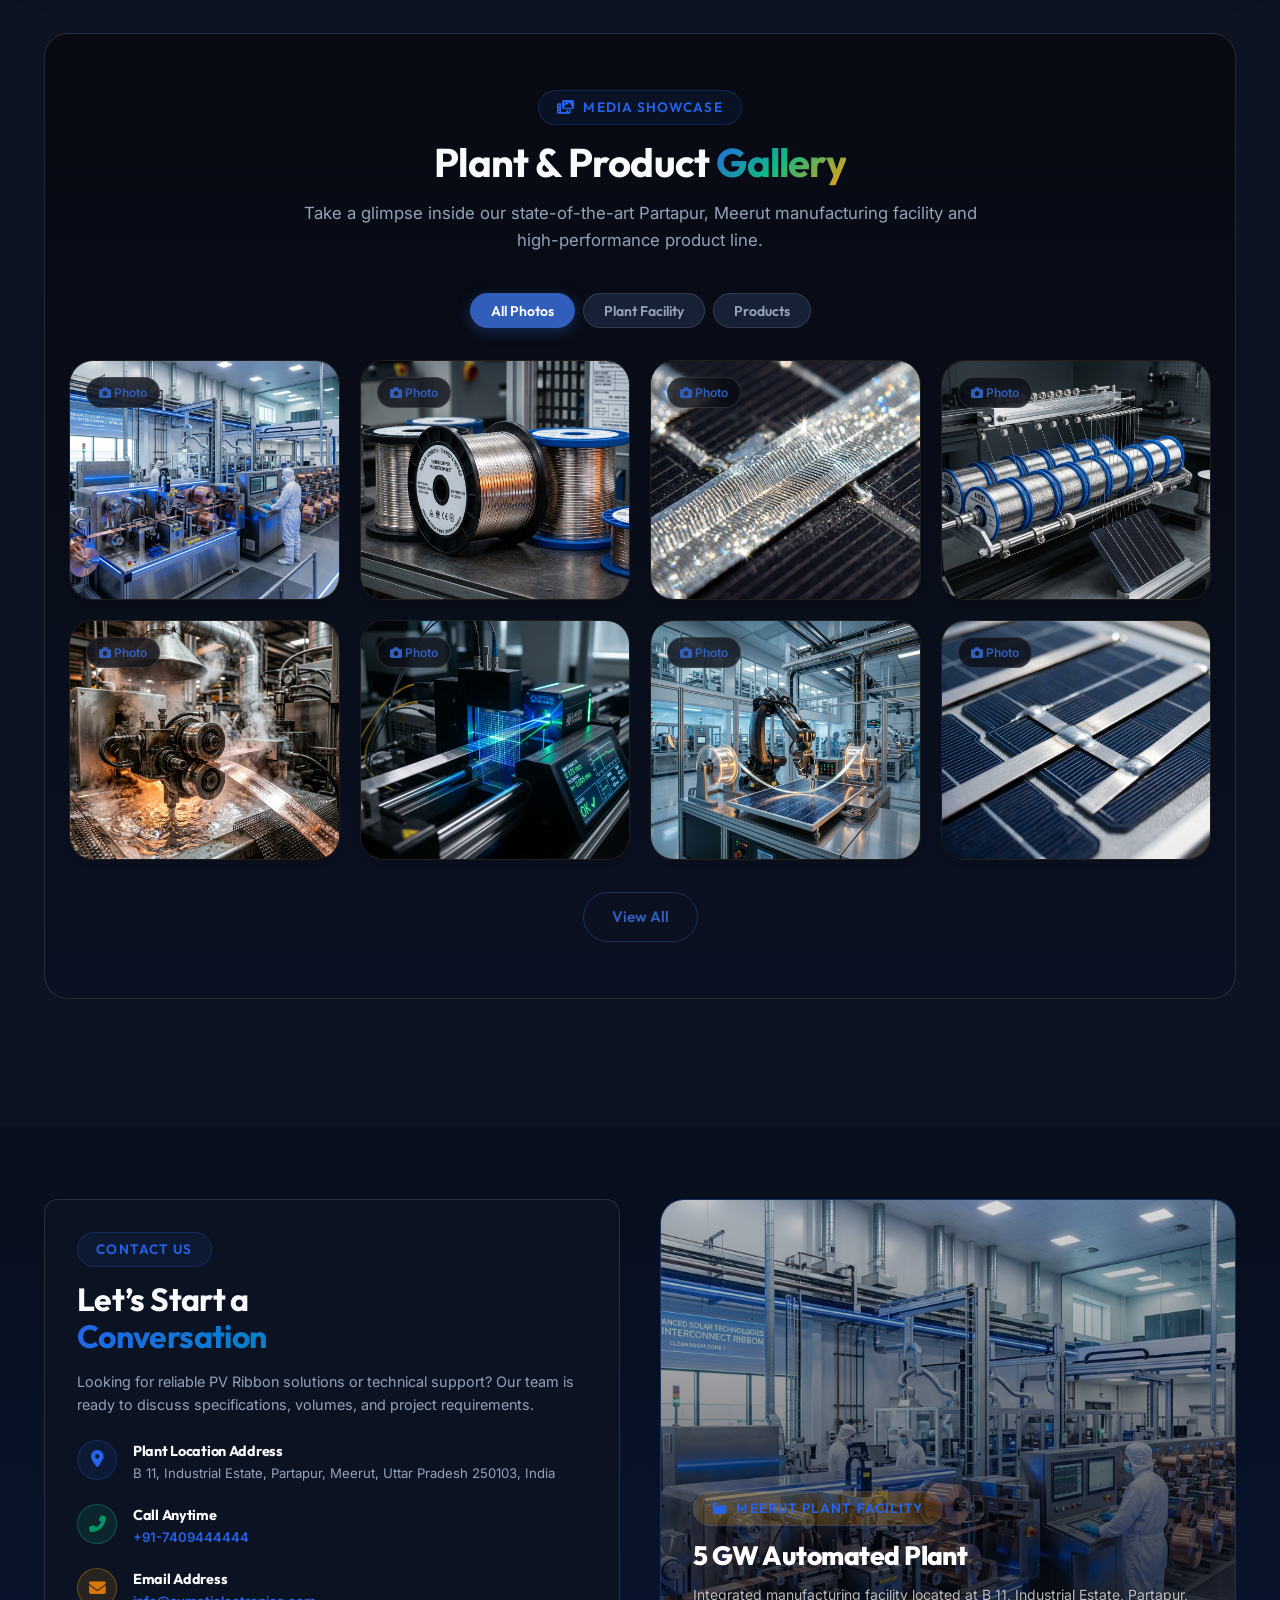
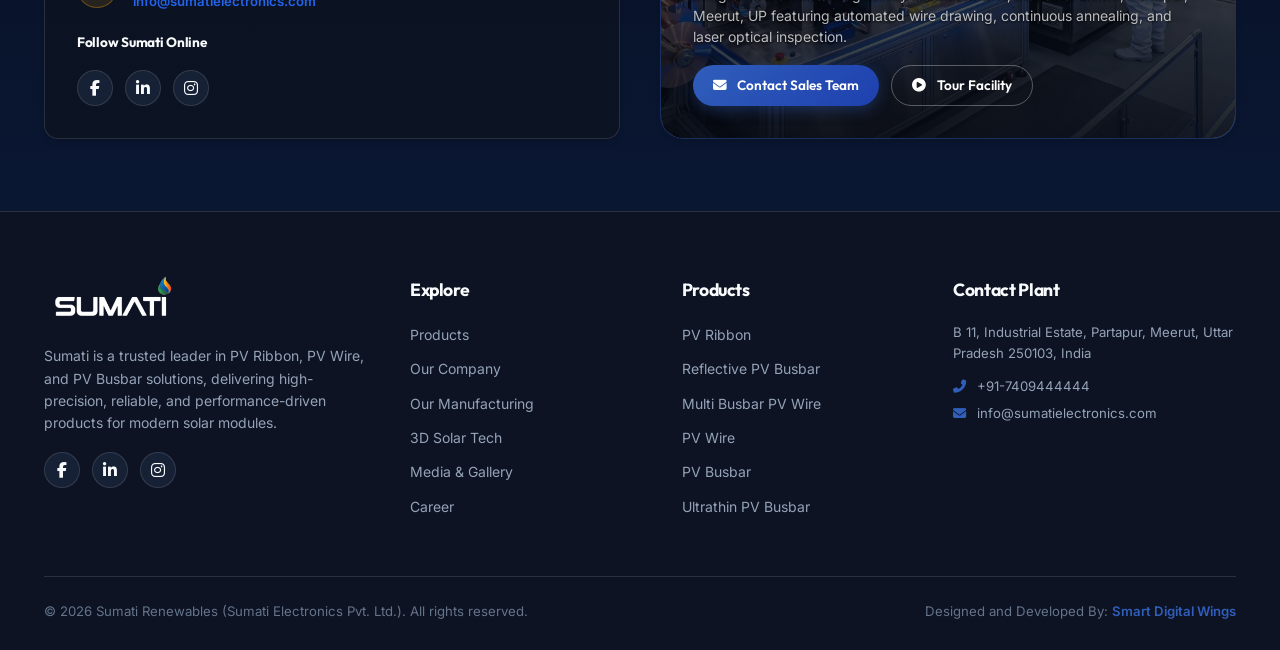
==== commit 93bf0332: "final backup new" ====
--- a/index.html
+++ b/index.html
@@ -79,7 +79,6 @@
               style="font-size: 0.75rem;"></i></a>
           <div class="dropdown-menu">
             <a href="gallery.html" class="dropdown-item">Media & Gallery</a>
-            <a href="our-company.html" class="dropdown-item">Our Story</a>
             <a href="career.html" class="dropdown-item">Career</a>
           </div>
         </div>
--- a/css/styles.css
+++ b/css/styles.css
@@ -43,6 +43,7 @@
   --radius-sm: 8px;
   --radius-md: 14px;
   --radius-lg: 24px;
+  --radius-xl: 28px;
   --radius-full: 9999px;
 
   --transition-fast: 0.2s ease;
@@ -428,6 +429,11 @@
   font-size: 1.4rem;
   color: var(--text-main);
   padding: 0.4rem;
+  background: transparent;
+  border: none;
+  cursor: pointer;
+  align-items: center;
+  justify-content: center;
 }
 
 /* ==========================================================================
@@ -995,6 +1001,159 @@
   color: #ffffff;
 }
 
+/* --- Engineering Insights 4-Column Feature Grid --- */
+.product-feature-grid {
+  display: grid;
+  grid-template-columns: repeat(4, 1fr);
+  gap: 1.25rem;
+  margin-bottom: 2.25rem;
+}
+
+.product-feature-card {
+  padding: 1.5rem;
+  border-radius: var(--radius-md);
+  display: flex;
+  flex-direction: column;
+  justify-content: flex-start;
+  transition: transform var(--transition-fast), border-color var(--transition-fast);
+}
+
+.product-feature-card:hover {
+  transform: translateY(-3px);
+  border-color: var(--accent-gold);
+}
+
+.product-feature-card .icon-box {
+  width: 44px;
+  height: 44px;
+  border-radius: 12px;
+  display: flex;
+  align-items: center;
+  justify-content: center;
+  font-size: 1.2rem;
+  margin-bottom: 1rem;
+}
+
+@media (max-width: 991px) {
+  .product-feature-grid {
+    grid-template-columns: repeat(2, 1fr);
+  }
+}
+
+@media (max-width: 576px) {
+  .product-feature-grid {
+    grid-template-columns: 1fr;
+  }
+}
+
+/* --- Compact Product Showcase Hero Section --- */
+.product-hero-section {
+  padding-top: 1.75rem !important;
+  padding-bottom: 2.25rem !important;
+}
+
+.product-hero-grid {
+  display: grid;
+  grid-template-columns: minmax(300px, 420px) 1fr;
+  gap: 2.5rem;
+  align-items: center;
+}
+
+.product-hero-media {
+  position: relative;
+  background: #000;
+  padding: 0;
+  overflow: hidden;
+  border-radius: var(--radius-lg);
+  aspect-ratio: 1 / 1;
+  max-height: 400px;
+  width: 100%;
+  box-shadow: 0 10px 30px rgba(0, 0, 0, 0.18);
+  border: 1px solid var(--border-light);
+}
+
+.product-hero-media video,
+.product-hero-media img {
+  width: 100%;
+  height: 100%;
+  object-fit: cover;
+  display: block;
+}
+
+.product-hero-content {
+  display: flex;
+  flex-direction: column;
+  justify-content: center;
+}
+
+.product-hero-content .section-tag {
+  margin-bottom: 0.45rem;
+  font-size: 0.725rem;
+  padding: 0.2rem 0.65rem;
+  width: fit-content;
+}
+
+.product-hero-content .section-title {
+  font-size: 1.85rem;
+  line-height: 1.2;
+  margin-bottom: 0.6rem;
+}
+
+.product-hero-content .product-intro {
+  color: var(--text-muted);
+  font-size: 0.88rem;
+  line-height: 1.55;
+  margin-bottom: 0.85rem;
+}
+
+.product-mini-spec {
+  width: 100%;
+  border-collapse: collapse;
+  margin-bottom: 1.15rem;
+  font-size: 0.84rem;
+}
+
+.product-mini-spec tr {
+  border-bottom: 1px solid var(--border-light);
+}
+
+.product-mini-spec tr:last-child {
+  border-bottom: none;
+}
+
+.product-mini-spec td {
+  padding: 0.35rem 0.5rem;
+  line-height: 1.4;
+}
+
+.product-mini-spec td:first-child {
+  color: var(--text-muted);
+  width: 38%;
+  font-weight: 600;
+}
+
+.product-mini-spec td:last-child {
+  color: var(--text-main);
+  font-weight: 500;
+}
+
+.product-hero-content .btn {
+  padding: 0.6rem 1.35rem;
+  font-size: 0.88rem;
+}
+
+@media (max-width: 991px) {
+  .product-hero-grid {
+    grid-template-columns: 1fr;
+    gap: 1.75rem;
+  }
+  .product-hero-media {
+    max-height: 350px;
+    aspect-ratio: auto;
+    height: 350px;
+  }
+}
+
 /* Company Mission & Vision Rich Brand Section */
 .section-brand-mission {
   position: relative;
@@ -1927,8 +2086,8 @@
 /* --- Company Heritage Milestones --- */
 .timeline-container {
   position: relative;
-  max-width: 860px;
-  margin: 2.25rem auto 0;
+  max-width: 1140px;
+  margin: 2.5rem auto 0;
 }
 
 .timeline-container::before {
@@ -1945,9 +2104,9 @@
 .timeline-item {
   display: flex;
   justify-content: flex-end;
-  padding-right: 2.25rem;
+  padding-right: 2.75rem;
   position: relative;
-  margin-bottom: 1.75rem;
+  margin-bottom: 2rem;
   width: 50%;
 }
 
@@ -1955,37 +2114,80 @@
   align-self: flex-end;
   justify-content: flex-start;
   padding-right: 0;
-  padding-left: 2.25rem;
+  padding-left: 2.75rem;
   margin-left: auto;
 }
 
 .timeline-dot {
   position: absolute;
-  top: 1.1rem;
-  right: -8px;
-  width: 16px;
-  height: 16px;
+  top: 1.5rem;
+  right: -9px;
+  width: 18px;
+  height: 18px;
   border-radius: var(--radius-full);
   background: var(--accent-gold);
+  border: 3px solid var(--bg-secondary);
+  box-shadow: 0 0 10px rgba(48, 94, 186, 0.4);
   z-index: 5;
 }
 
 .timeline-item:nth-child(even) .timeline-dot {
   right: auto;
-  left: -8px;
+  left: -9px;
 }
 
 .timeline-card {
-  padding: 1.1rem;
-  width: 100%;
+  padding: 1.6rem 1.85rem;
+  width: 100%;
+  border-radius: 20px;
+  transition: transform var(--transition-fast), border-color var(--transition-fast), box-shadow var(--transition-fast);
+}
+
+.timeline-card:hover {
+  transform: translateY(-3px);
+  border-color: var(--accent-gold);
+  box-shadow: 0 10px 25px rgba(0, 0, 0, 0.12);
 }
 
 .timeline-year {
   font-family: 'Outfit', sans-serif;
-  font-size: 1.15rem;
+  font-size: 1.25rem;
   font-weight: 800;
   color: var(--accent-gold);
-  margin-bottom: 0.2rem;
+  margin-bottom: 0.35rem;
+  display: flex;
+  align-items: center;
+  gap: 0.5rem;
+}
+
+.timeline-tag {
+  display: inline-flex;
+  align-items: center;
+  gap: 0.35rem;
+  font-size: 0.725rem;
+  font-weight: 700;
+  text-transform: uppercase;
+  letter-spacing: 0.04em;
+  padding: 0.25rem 0.65rem;
+  border-radius: var(--radius-full);
+  background: rgba(48, 94, 186, 0.1);
+  color: var(--brand-blue);
+}
+
+.timeline-header .timeline-tag {
+  margin-left: auto;
+}
+
+.product-tech-badge {
+  display: inline-flex;
+  align-items: center;
+  gap: 0.35rem;
+  font-size: 0.725rem;
+  font-weight: 700;
+  text-transform: uppercase;
+  letter-spacing: 0.04em;
+  padding: 0.25rem 0.65rem;
+  border-radius: var(--radius-full);
 }
 
 /* --- Certifications --- */
@@ -2023,13 +2225,37 @@
   align-items: stretch;
 }
 
-.contact-info-card,
-.rfq-form-card {
+.contact-info-card {
   padding: 2rem;
   display: flex;
   flex-direction: column;
   justify-content: space-between;
   height: 100%;
+}
+
+.rfq-form-card {
+  padding: 2rem;
+  display: flex;
+  flex-direction: column;
+  justify-content: flex-start;
+  height: 100%;
+}
+
+#rfq-form {
+  display: flex;
+  flex-direction: column;
+  flex: 1;
+}
+
+#rfq-form .form-group:last-of-type {
+  flex: 1;
+  display: flex;
+  flex-direction: column;
+}
+
+#rfq-form textarea.form-control {
+  flex: 1;
+  min-height: 110px;
 }
 
 .contact-detail-item {
@@ -2282,29 +2508,102 @@
   }
 }
 
-@media (max-width: 768px) {
+@media (max-width: 1199px) and (min-width: 992px) {
+  .nav-menu {
+    gap: 1.1rem;
+  }
+  .nav-link {
+    font-size: 0.9rem;
+  }
+  .header-actions {
+    gap: 0.5rem;
+  }
+  .brand-logo .logo-img {
+    height: 38px;
+  }
+}
+
+@media (max-width: 991px) {
+  .mobile-nav-toggle {
+    display: flex;
+  }
+
   .nav-menu {
     position: fixed;
     top: 0;
     right: -100%;
-    width: 280px;
+    width: min(310px, 85vw);
     height: 100vh;
     background: var(--bg-secondary);
+    backdrop-filter: blur(20px);
+    -webkit-backdrop-filter: blur(20px);
     border-left: 1px solid var(--border-light);
     flex-direction: column;
-    padding: 5.5rem 1.75rem 2rem;
-    gap: 1.5rem;
+    align-items: stretch;
+    padding: 5.5rem 1.5rem 2.5rem;
+    gap: 0.35rem;
     transition: right var(--transition-normal);
+    overflow-y: auto;
+    z-index: 999;
+    box-shadow: -10px 0 35px rgba(0, 0, 0, 0.35);
   }
 
   .nav-menu.active {
     right: 0;
   }
 
-  .mobile-nav-toggle {
+  .nav-item {
+    width: 100%;
+  }
+
+  .nav-link {
+    width: 100%;
+    display: flex;
+    justify-content: space-between;
+    align-items: center;
+    padding: 0.65rem 0.5rem;
+    font-size: 0.98rem;
+    border-bottom: 1px solid var(--border-light);
+  }
+
+  .nav-link i.fa-chevron-down {
+    transition: transform 0.25s ease;
+    font-size: 0.75rem;
+  }
+
+  .dropdown-menu {
+    position: static;
+    width: 100%;
+    min-width: 100%;
+    box-shadow: none;
+    background: rgba(48, 94, 186, 0.08);
+    border: 1px solid rgba(48, 94, 186, 0.2);
+    margin-top: 0.25rem;
+    margin-bottom: 0.4rem;
+    display: none;
+    opacity: 1;
+    visibility: visible;
+    transform: none;
+    padding: 0.35rem;
+    border-radius: var(--radius-sm);
+  }
+
+  .nav-item.dropdown-open .dropdown-menu {
     display: block;
   }
 
+  .nav-item.dropdown-open .nav-link i.fa-chevron-down {
+    transform: rotate(180deg);
+    color: var(--accent-gold);
+  }
+
+  .dropdown-item {
+    padding: 0.5rem 0.75rem;
+    font-size: 0.88rem;
+  }
+}
+
+@media (max-width: 768px) {
   .section-title {
     font-size: 2rem;
   }
@@ -2369,6 +2668,25 @@
 }
 
 @media (max-width: 480px) {
+  .brand-logo .logo-img {
+    height: 34px;
+  }
+
+  .header-actions {
+    gap: 0.4rem;
+  }
+
+  .header-actions .btn {
+    padding: 0.45rem 0.75rem;
+    font-size: 0.8rem;
+  }
+
+  .theme-toggle-btn {
+    width: 36px;
+    height: 36px;
+    font-size: 0.95rem;
+  }
+
   .section-padding {
     padding: 3rem 0;
   }
